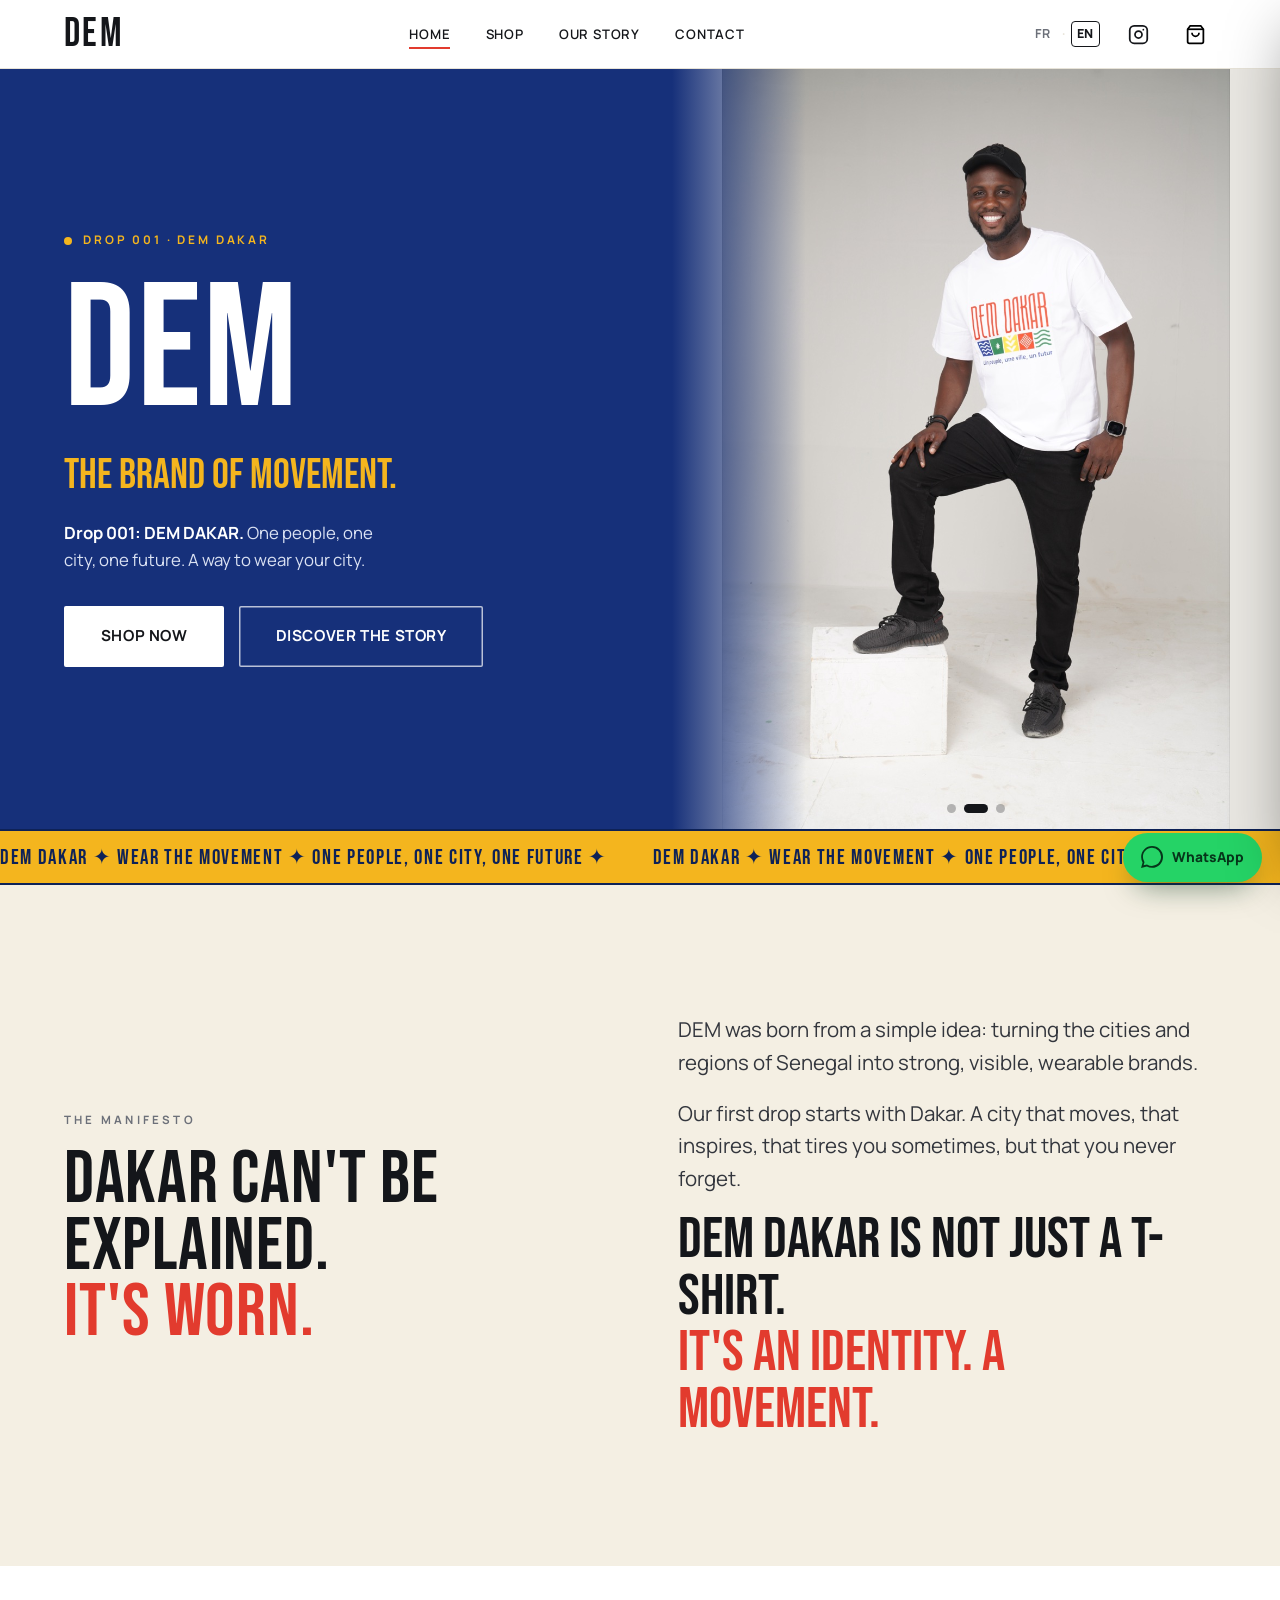
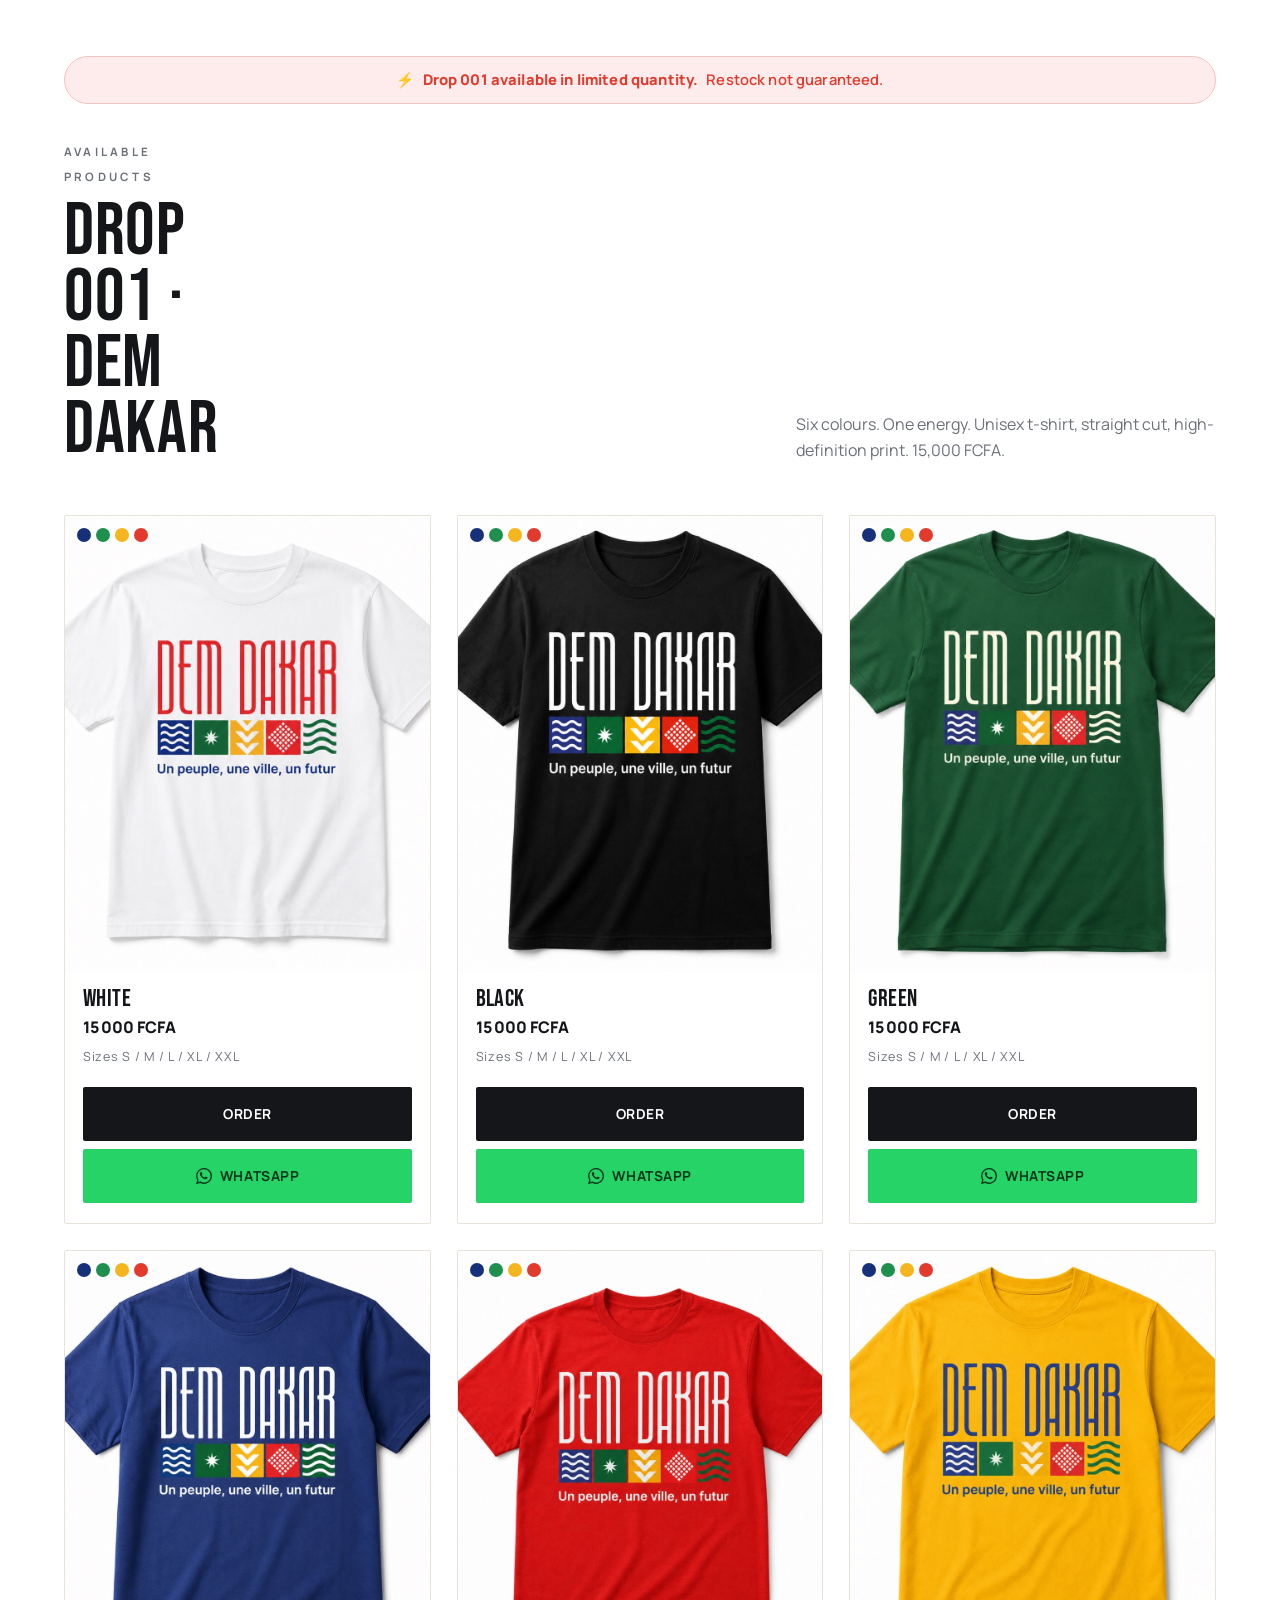
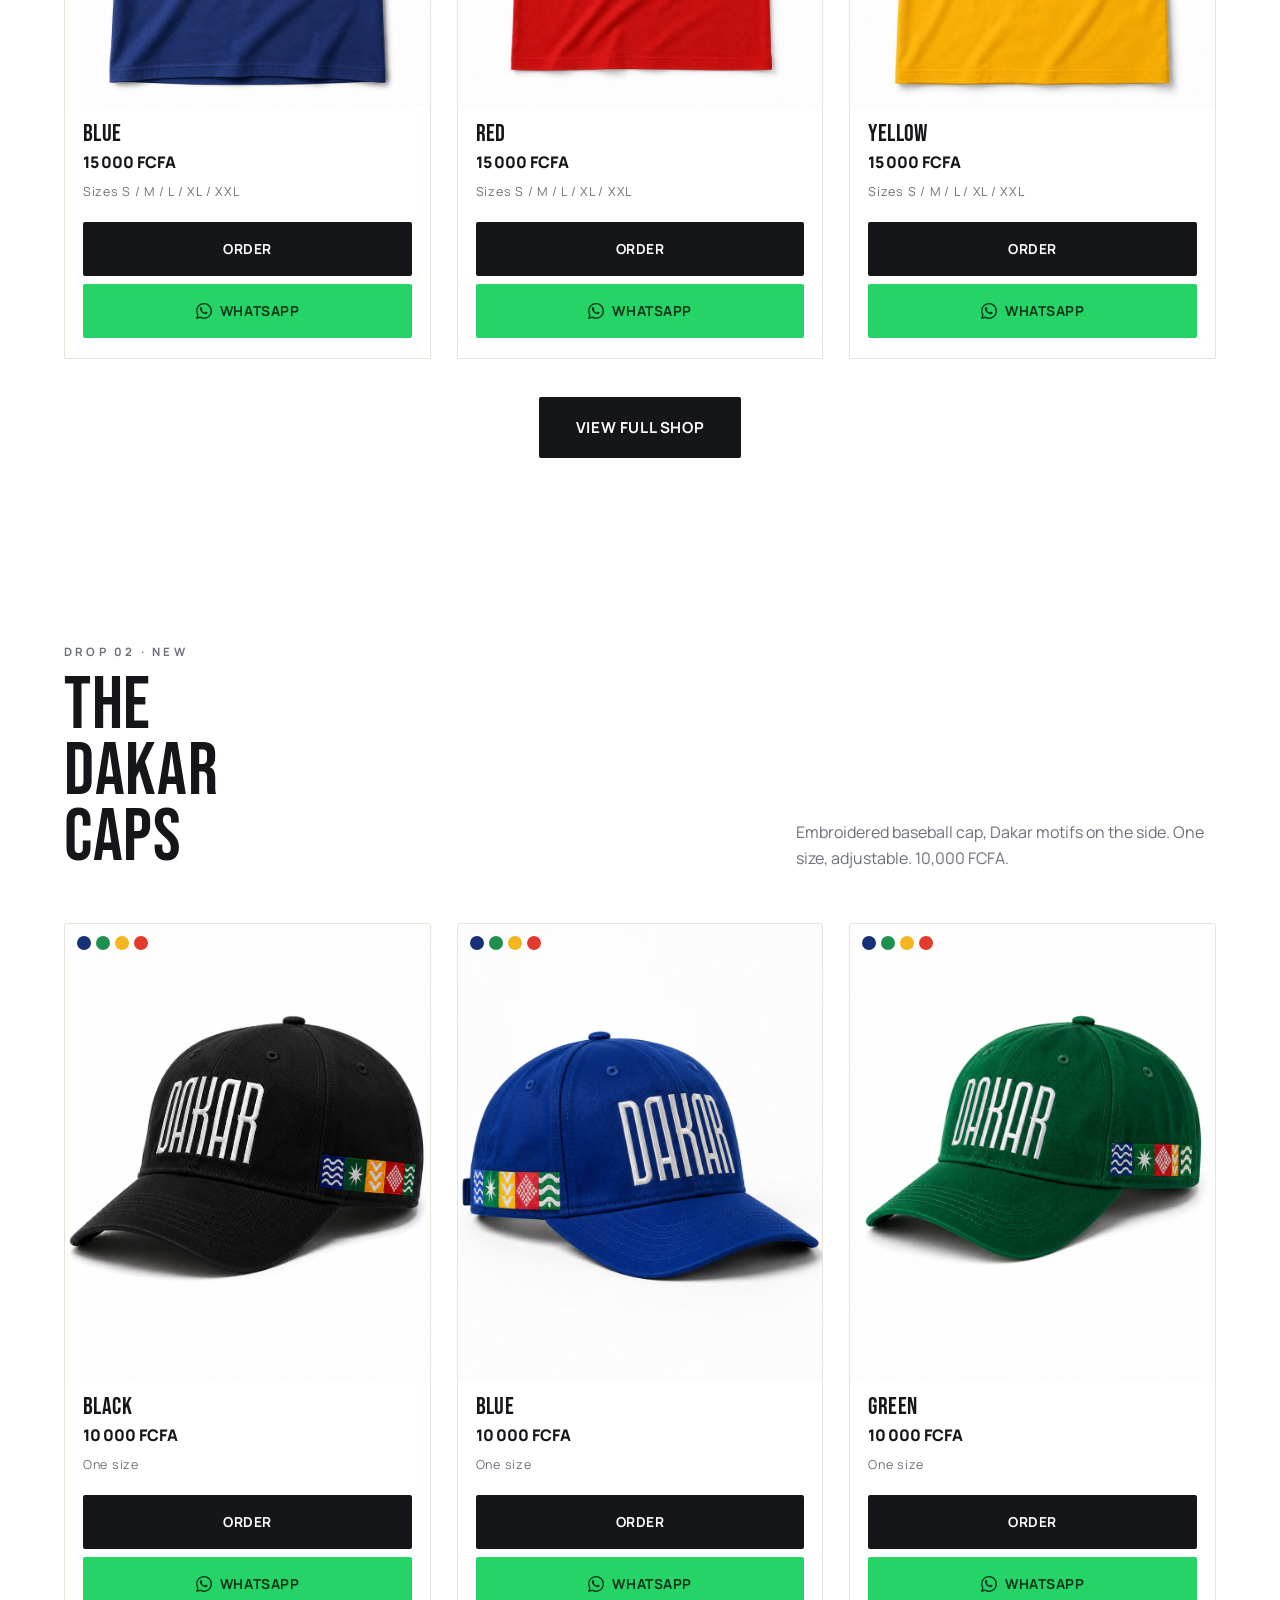
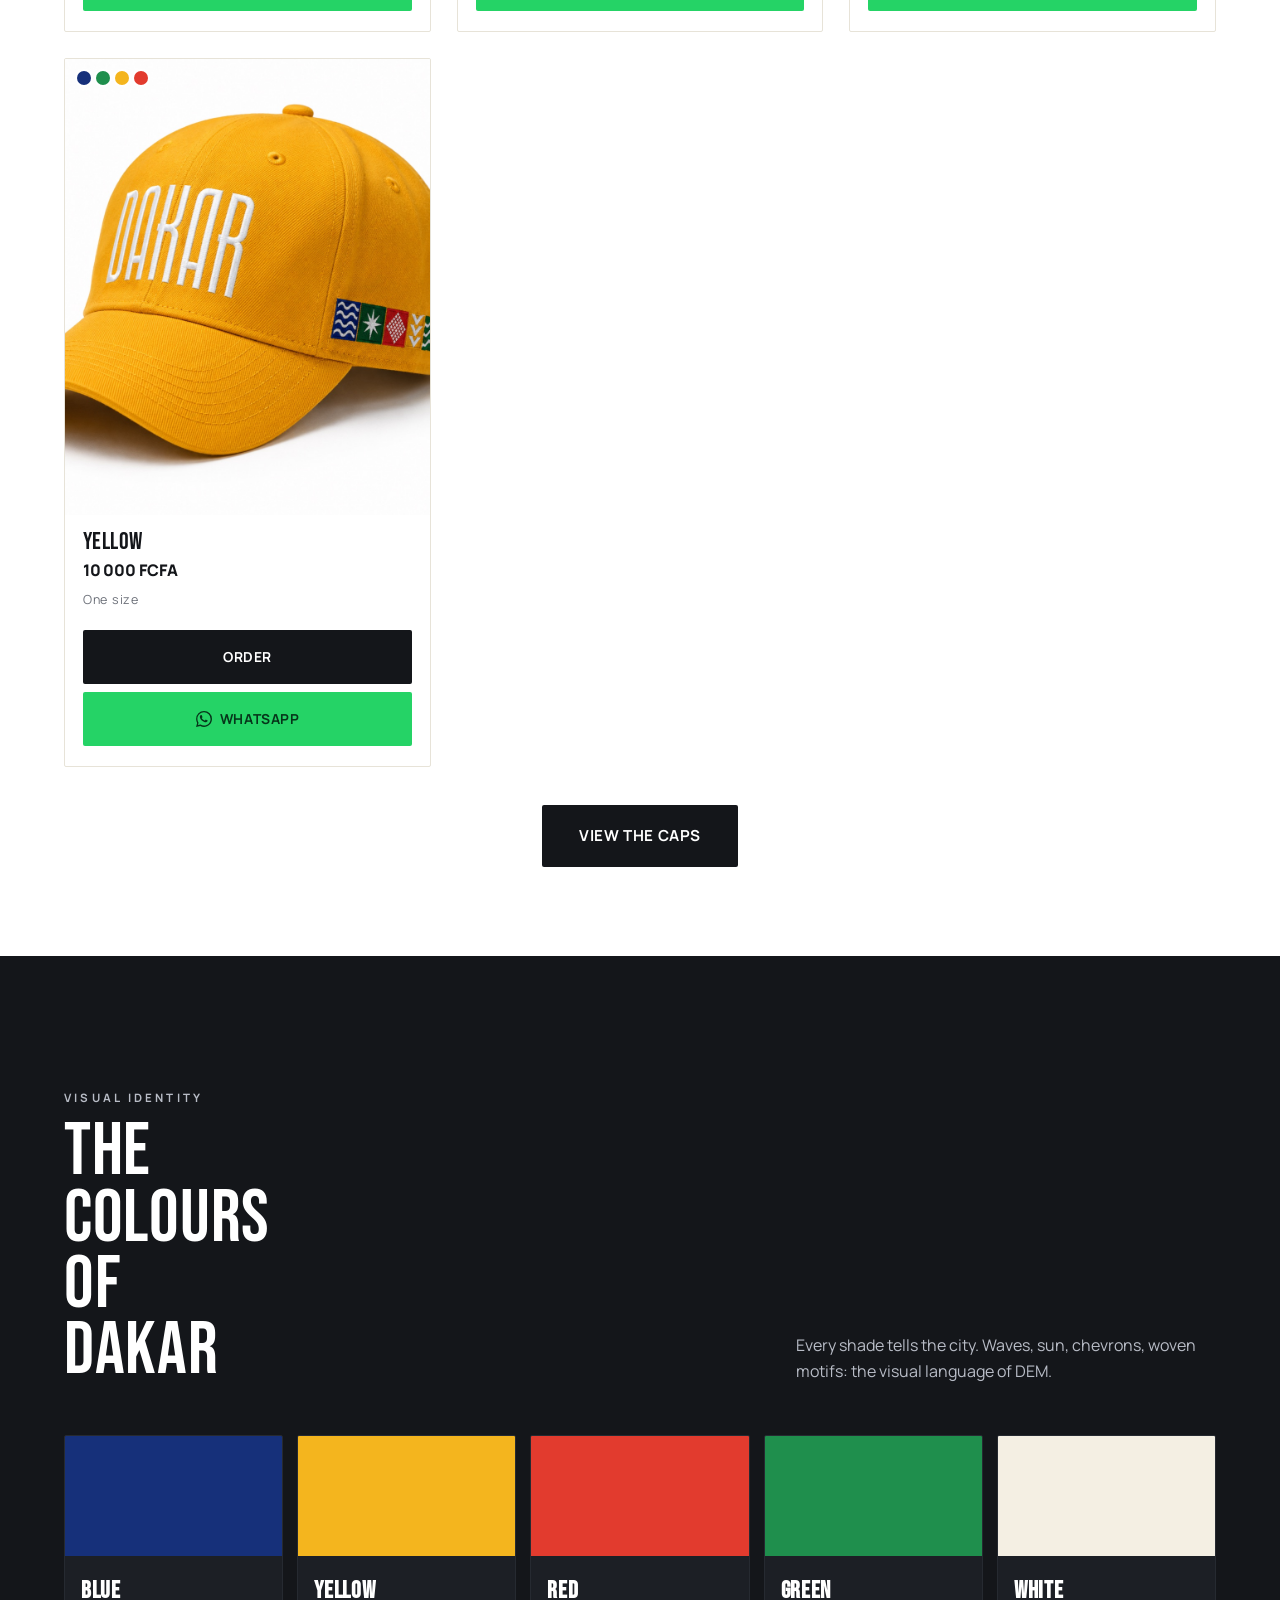
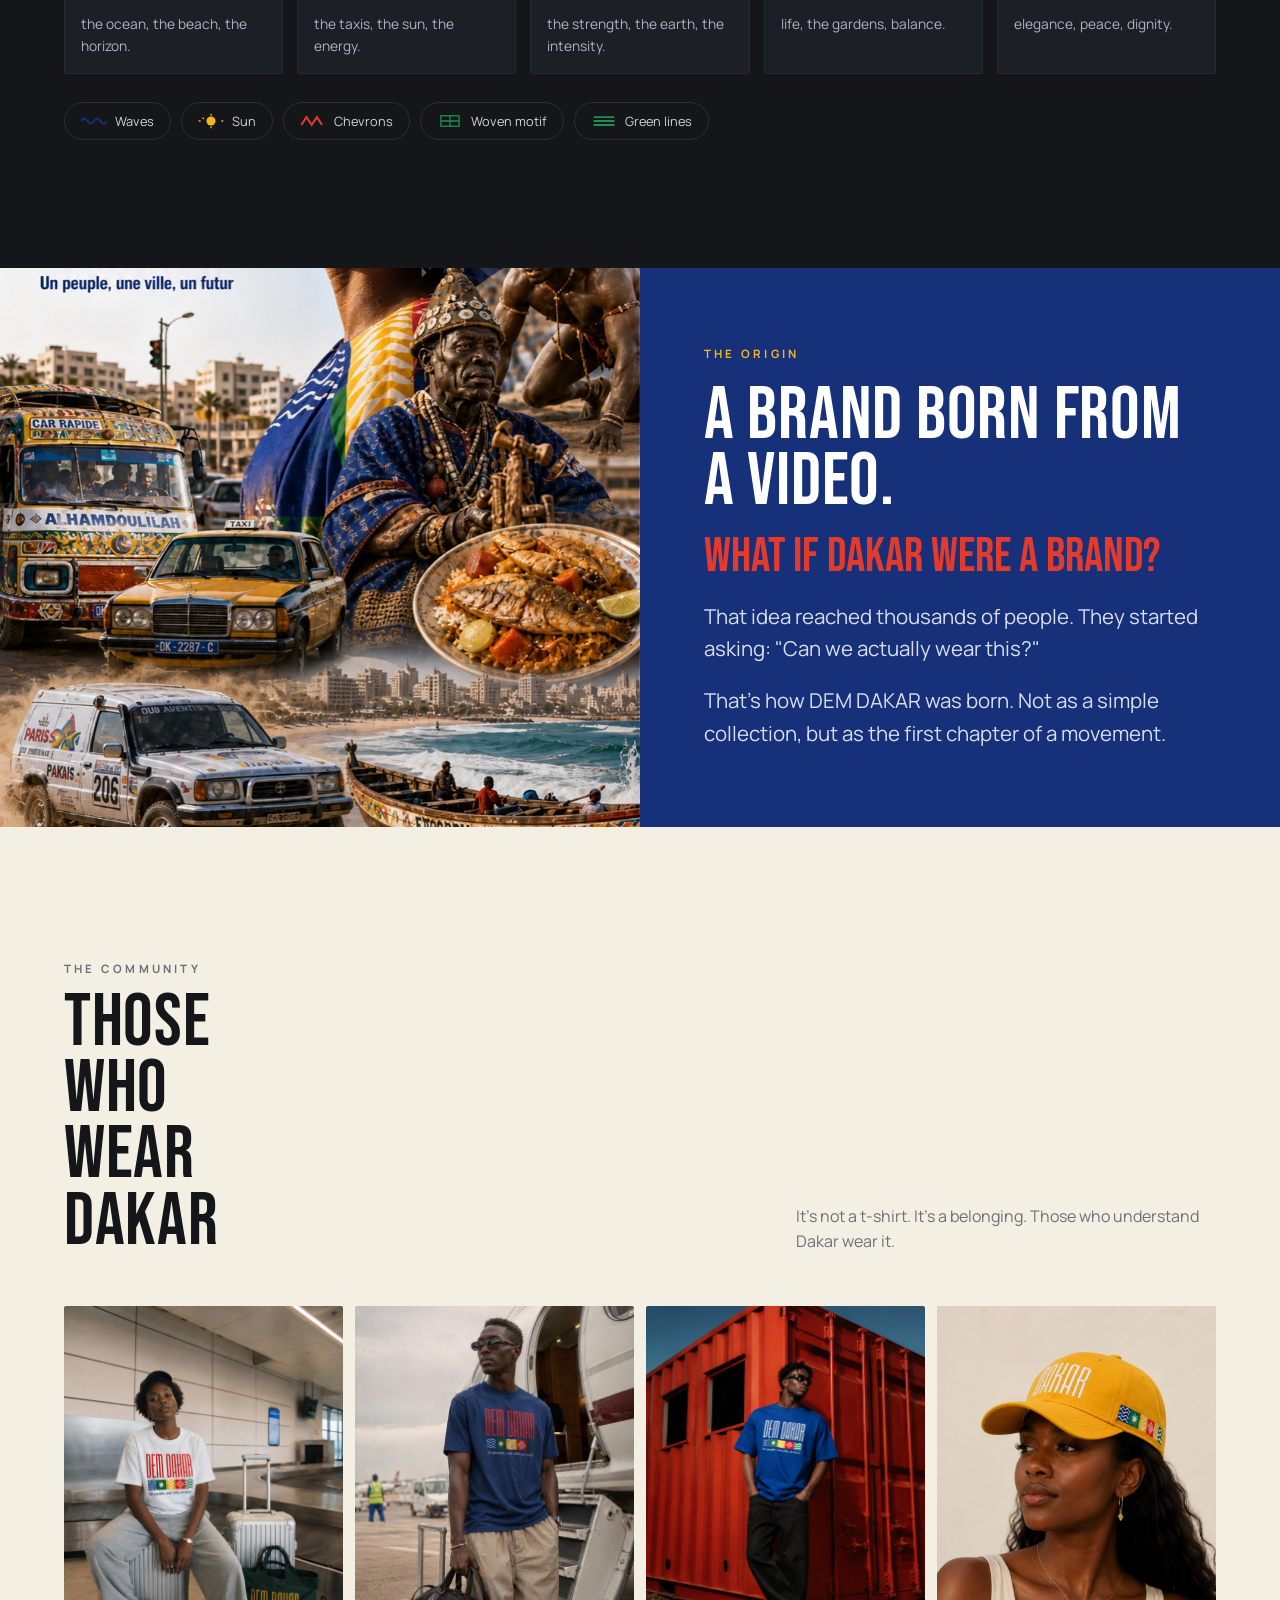
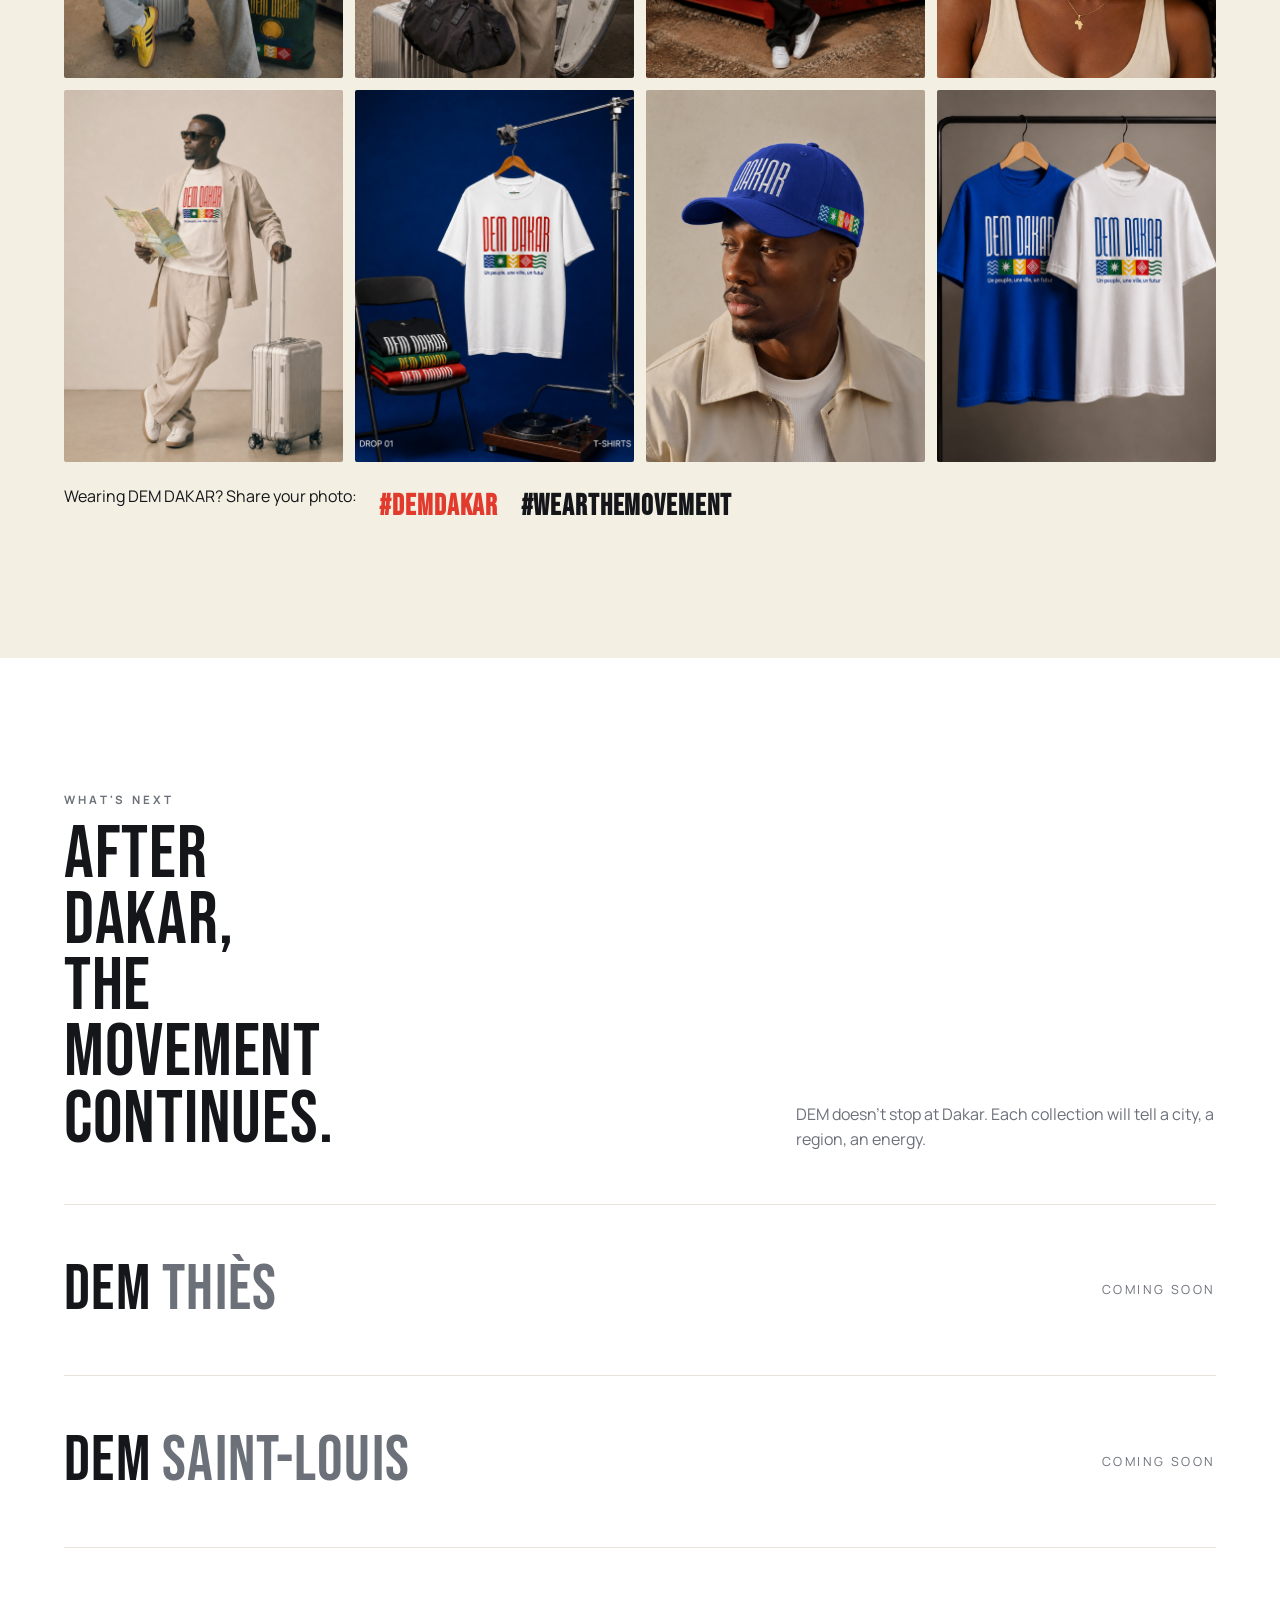
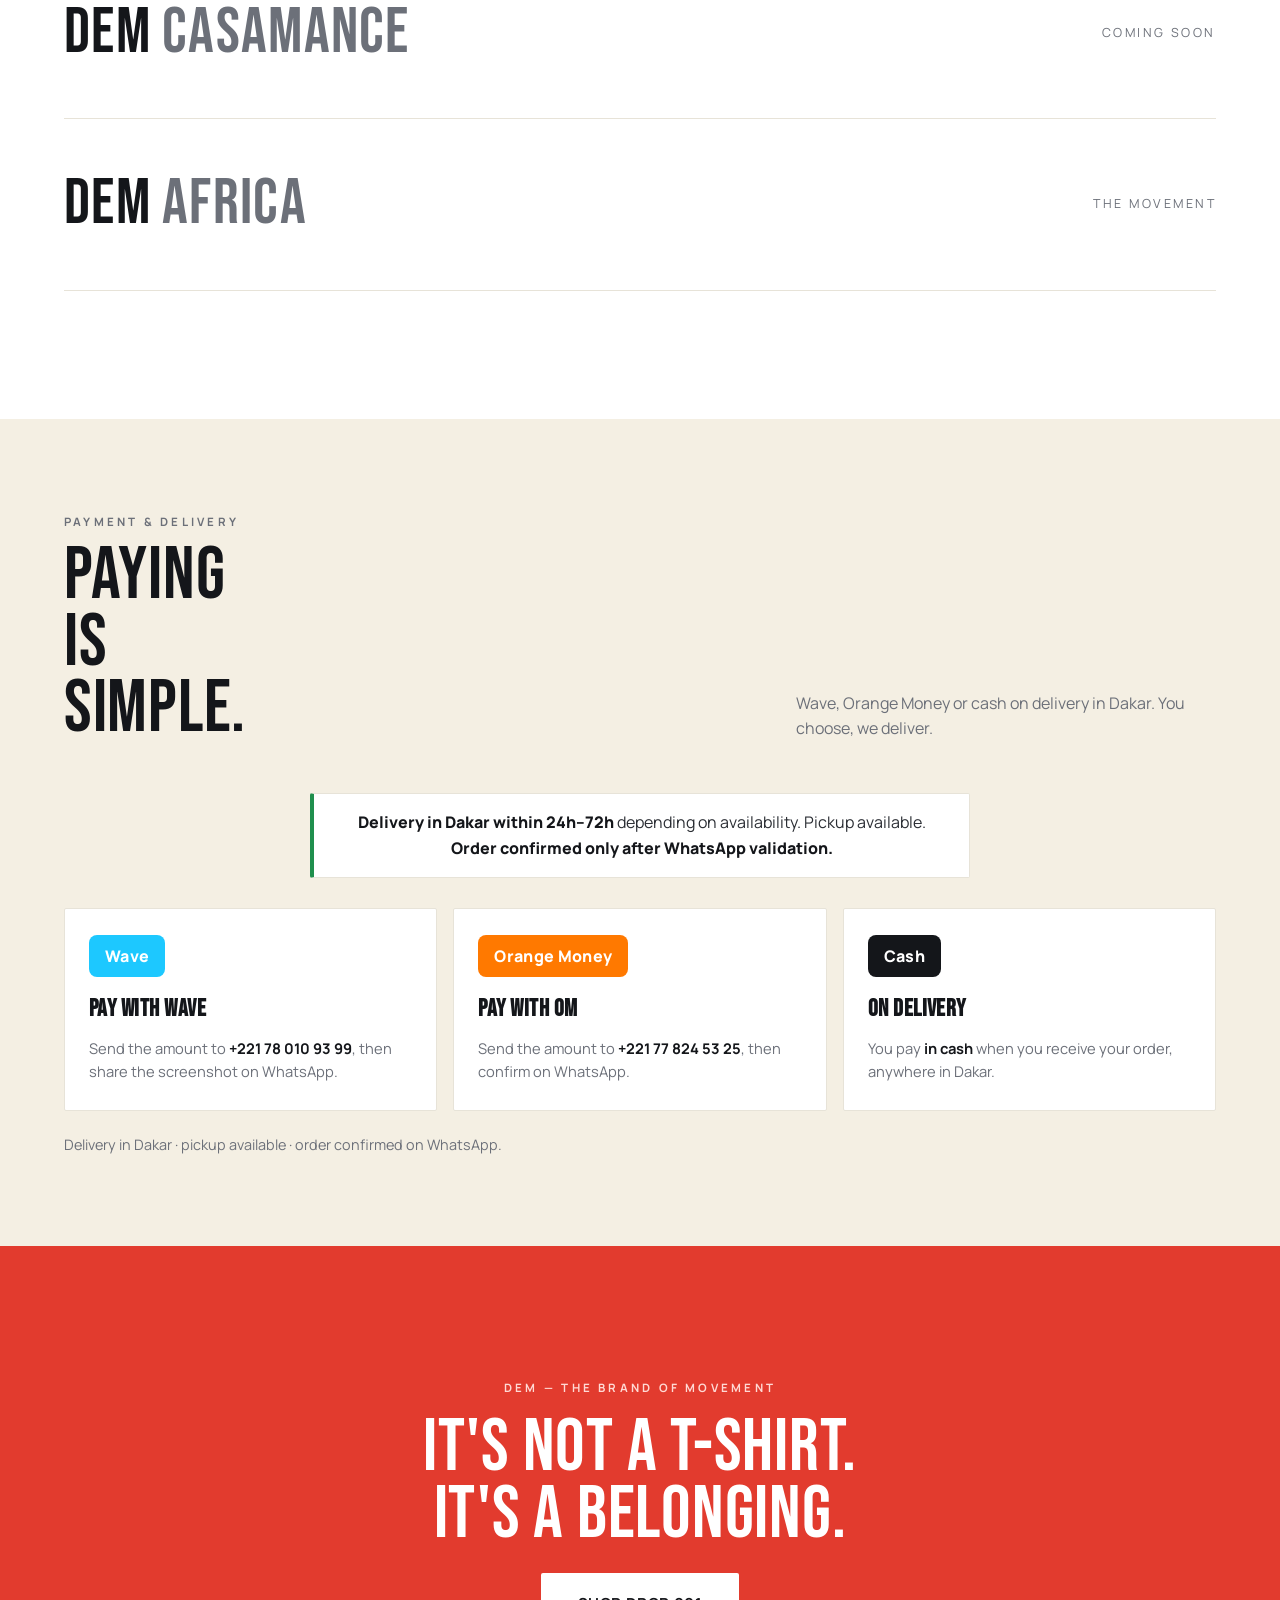
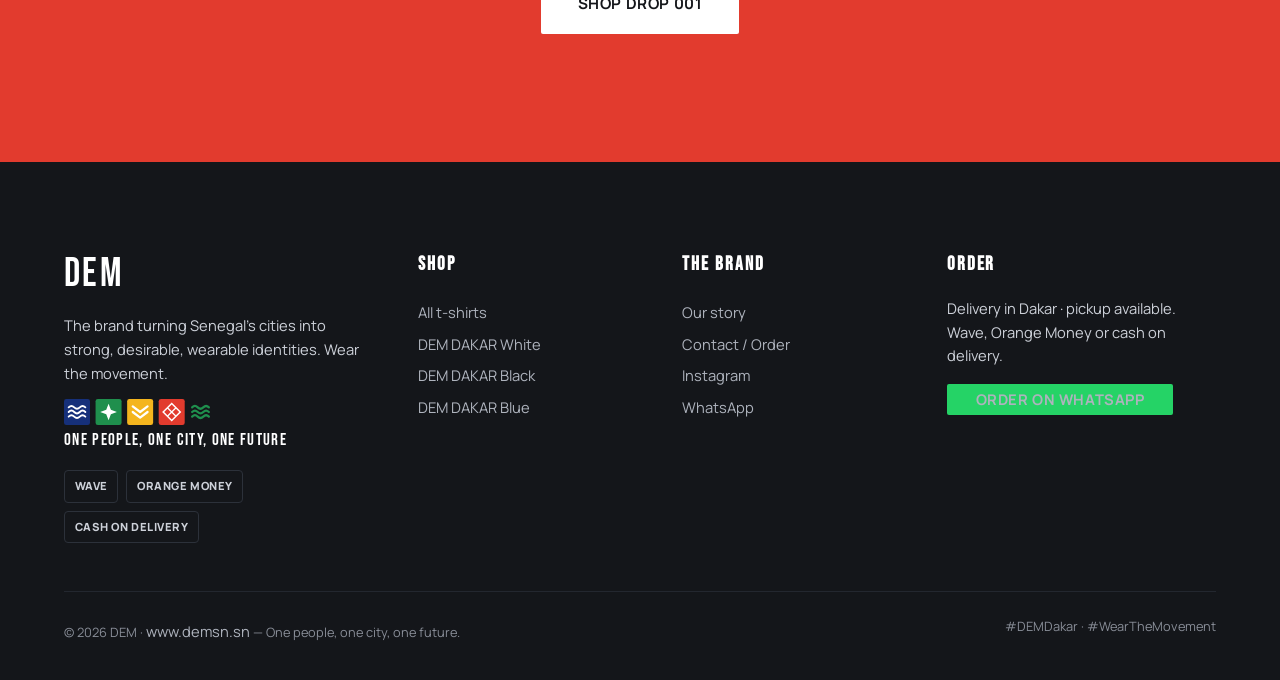
==== en/index.html @ 46beb291 "Photos verticales : cache-bust hero (v2) + grille communauté en portrait (3/4) Co-Authored-By: Claud" ====
<!DOCTYPE html>
<html lang="en">
<head>
<meta charset="UTF-8">
<meta name="viewport" content="width=device-width, initial-scale=1">
<meta name="google-site-verification" content="v9NeFC_WLlWBevtPf4V9yKY7LDp27qsuk6rSTomujPk">
<title>DEM DAKAR — Senegalese streetwear t-shirts, caps & art prints from Dakar</title>
<meta name="description" content="DEM DAKAR — the Senegalese streetwear brand of movement. T-shirts (15,000 FCFA), caps and art prints inspired by Dakar. Delivery in Dakar, Wave / Orange Money. One people, one city, one future.">
<meta name="keywords" content="DEM DAKAR, Senegalese streetwear, Dakar t-shirt, African streetwear, Dakar cap, Senegal fashion, Dakar brand, demsn">
<meta name="robots" content="index, follow, max-image-preview:large">
<meta name="author" content="DEM">
<meta name="theme-color" content="#16307a">
<link rel="canonical" href="https://www.demsn.sn/en/">
<meta property="og:type" content="website">
<meta property="og:site_name" content="DEM DAKAR">
<meta property="og:locale" content="en">
<meta property="og:title" content="DEM DAKAR — The brand of movement">
<meta property="og:description" content="Senegalese streetwear t-shirts, caps & art prints inspired by Dakar. Delivery in Dakar · Wave / Orange Money. One people, one city, one future.">
<meta property="og:url" content="https://www.demsn.sn/en/">
<meta property="og:image" content="https://www.demsn.sn/assets/lifestyle/hero-couple.jpg">
<meta name="twitter:card" content="summary_large_image">
<meta name="twitter:title" content="DEM DAKAR — The brand of movement">
<meta name="twitter:description" content="Senegalese streetwear t-shirts, caps & art prints inspired by Dakar.">
<meta name="twitter:image" content="https://www.demsn.sn/assets/lifestyle/hero-couple.jpg">
<link rel="preconnect" href="https://fonts.googleapis.com">
<link rel="preconnect" href="https://fonts.gstatic.com" crossorigin>
<link href="https://fonts.googleapis.com/css2?family=Bebas+Neue&family=Manrope:wght@400;500;600;700;800&display=swap" rel="stylesheet">
<link rel="icon" href="data:image/svg+xml,<svg xmlns='http://www.w3.org/2000/svg' viewBox='0 0 100 100'><rect width='100' height='100' fill='%23e23b2e'/><text x='50' y='72' font-family='Arial Narrow,sans-serif' font-size='62' font-weight='bold' fill='white' text-anchor='middle'>D</text></svg>">
<link rel="stylesheet" href="../css/styles.css">
<script type="application/ld+json">
{
  "@context": "https://schema.org",
  "@type": "ClothingStore",
  "@id": "https://www.demsn.sn/#store",
  "name": "DEM DAKAR",
  "alternateName": "DEM",
  "url": "https://www.demsn.sn/en/",
  "image": "https://www.demsn.sn/assets/lifestyle/hero-couple.jpg",
  "description": "Senegalese streetwear brand of movement: t-shirts, caps and art prints inspired by Dakar.",
  "slogan": "One people, one city, one future.",
  "telephone": "+221780109399",
  "currenciesAccepted": "XOF",
  "paymentAccepted": "Wave, Orange Money, Cash on delivery",
  "priceRange": "10,000 – 45,000 FCFA",
  "areaServed": "Dakar, Senegal",
  "address": { "@type": "PostalAddress", "addressLocality": "Dakar", "addressCountry": "SN" },
  "sameAs": ["https://www.instagram.com/__demsn__/"]
}
</script>
</head>
<body>

<header class="site-header">
  <div class="wrap nav">
    <a class="brand" href="index.html"><span class="brand__mark">DEM</span><span class="brand__sub">Dakar</span></a>
    <nav class="nav__links" id="navLinks">
      <a href="index.html">Home</a>
      <a href="boutique.html">Shop</a>
      <a href="histoire.html">Our story</a>
      <a href="contact.html">Contact</a>
    </nav>
    <div class="nav__actions">
      <a class="icon-btn" data-ig target="_blank" rel="noopener" aria-label="Instagram">
        <svg viewBox="0 0 24 24" fill="none" stroke="currentColor" stroke-width="2"><rect x="2" y="2" width="20" height="20" rx="5"/><circle cx="12" cy="12" r="4"/><circle cx="17.5" cy="6.5" r="1" fill="currentColor" stroke="none"/></svg>
      </a>
      <button class="icon-btn" data-open-cart aria-label="Cart">
        <svg viewBox="0 0 24 24" fill="none" stroke="currentColor" stroke-width="2"><path d="M6 2L3 6v14a2 2 0 0 0 2 2h14a2 2 0 0 0 2-2V6l-3-4z"/><path d="M3 6h18"/><path d="M16 10a4 4 0 0 1-8 0"/></svg>
        <span class="cart-count" data-count="0">0</span>
      </button>
      <button class="burger" id="burger" aria-label="Menu"><span></span><span></span><span></span></button>
    </div>
  </div>
</header>

<section class="hero">
  <div class="hero__grid">
    <div class="hero__content">
      <span class="hero__kicker"><span class="dot"></span> Drop 001 · DEM DAKAR</span>
      <h1>DEM</h1>
      <p class="hero__tag">The brand of movement.</p>
      <p class="hero__sub"><b>Drop 001: DEM DAKAR.</b> One people, one city, one future. A way to wear your city.</p>
      <div class="hero__cta">
        <a href="boutique.html" class="btn btn--light btn--lg">Shop now</a>
        <a href="histoire.html" class="btn btn--ghost btn--lg" style="box-shadow:inset 0 0 0 1.5px rgba(255,255,255,.7);color:#fff">Discover the story</a>
      </div>
    </div>
    <div class="hero__media">
      <div class="hero-slides">
        <img class="hero-slide is-active" src="../assets/lifestyle/hero-1.jpg?v=2" alt="Model wearing the blue DEM DAKAR t-shirt">
        <img class="hero-slide" src="../assets/lifestyle/hero-2.jpg?v=2" alt="Model wearing the white DEM DAKAR t-shirt">
        <img class="hero-slide" src="../assets/lifestyle/hero-3.jpg?v=2" alt="Model seated wearing the blue DEM DAKAR t-shirt">
      </div>
      <div class="hero-dots" id="heroDots"></div>
    </div>
  </div>
</section>

<div class="marquee" aria-hidden="true">
  <div class="marquee__track">
    <span>DEM&nbsp;DAKAR&nbsp;✦&nbsp;WEAR&nbsp;THE&nbsp;MOVEMENT&nbsp;✦&nbsp;ONE&nbsp;PEOPLE,&nbsp;ONE&nbsp;CITY,&nbsp;ONE&nbsp;FUTURE&nbsp;✦&nbsp;</span>
    <span>DEM&nbsp;DAKAR&nbsp;✦&nbsp;WEAR&nbsp;THE&nbsp;MOVEMENT&nbsp;✦&nbsp;ONE&nbsp;PEOPLE,&nbsp;ONE&nbsp;CITY,&nbsp;ONE&nbsp;FUTURE&nbsp;✦&nbsp;</span>
  </div>
</div>

<!-- MANIFESTO -->
<section class="section manifeste">
  <div class="wrap manifeste__inner">
    <div>
      <span class="eyebrow">The manifesto</span>
      <h2 style="margin-top:1rem">Dakar can't be explained.<br><span style="color:var(--red)">It's worn.</span></h2>
    </div>
    <div class="stack">
      <p class="lead">DEM was born from a simple idea: turning the cities and regions of Senegal into strong, visible, wearable brands.</p>
      <p class="lead">Our first drop starts with Dakar. A city that moves, that inspires, that tires you sometimes, but that you never forget.</p>
      <p class="bigquote">DEM DAKAR is not just a t-shirt.<br><em>It's an identity. A movement.</em></p>
    </div>
  </div>
</section>

<!-- PRODUCTS -->
<section class="section section--tight" id="boutique">
  <div class="wrap">
    <p class="stock-urgency">⚡ <strong>Drop 001 available in limited quantity.</strong> Restock not guaranteed.</p>
    <div class="sec-head">
      <div class="sec-head__t">
        <span class="eyebrow">Available products</span>
        <h2 style="margin-top:.6rem">Drop 001 · DEM DAKAR</h2>
      </div>
      <p>Six colours. One energy. Unisex t-shirt, straight cut, high-definition print. 15,000 FCFA.</p>
    </div>
    <div class="grid-products" id="homeGrid"></div>
    <div class="center" style="margin-top:2.4rem">
      <a href="boutique.html" class="btn btn--solid btn--lg">View full shop</a>
    </div>
  </div>
</section>

<!-- CAPS (DROP 02) -->
<section class="section section--tight" id="casquettes">
  <div class="wrap">
    <div class="sec-head">
      <div class="sec-head__t">
        <span class="eyebrow">Drop 02 · New</span>
        <h2 style="margin-top:.6rem">The DAKAR caps</h2>
      </div>
      <p>Embroidered baseball cap, Dakar motifs on the side. One size, adjustable. 10,000 FCFA.</p>
    </div>
    <div class="grid-products" id="homeCapsGrid"></div>
    <div class="center" style="margin-top:2.4rem">
      <a href="boutique.html#casquettes" class="btn btn--solid btn--lg">View the caps</a>
    </div>
  </div>
</section>

<!-- COLOURS OF DAKAR -->
<section class="section colors">
  <div class="wrap">
    <div class="sec-head">
      <div class="sec-head__t">
        <span class="eyebrow">Visual identity</span>
        <h2 style="color:#fff;margin-top:.6rem">The colours of Dakar</h2>
      </div>
      <p>Every shade tells the city. Waves, sun, chevrons, woven motifs: the visual language of DEM.</p>
    </div>
    <div class="color-grid">
      <div class="color-card"><div class="color-card__swatch" style="background:#16307a"></div><div class="color-card__b"><h4>Blue</h4><p>the ocean, the beach, the horizon.</p></div></div>
      <div class="color-card"><div class="color-card__swatch" style="background:#f4b51e"></div><div class="color-card__b"><h4>Yellow</h4><p>the taxis, the sun, the energy.</p></div></div>
      <div class="color-card"><div class="color-card__swatch" style="background:#e23b2e"></div><div class="color-card__b"><h4>Red</h4><p>the strength, the earth, the intensity.</p></div></div>
      <div class="color-card"><div class="color-card__swatch" style="background:#1f8f4d"></div><div class="color-card__b"><h4>Green</h4><p>life, the gardens, balance.</p></div></div>
      <div class="color-card"><div class="color-card__swatch" style="background:#f4efe3"></div><div class="color-card__b"><h4 style="color:#fff">White</h4><p>elegance, peace, dignity.</p></div></div>
    </div>
    <div class="motifs">
      <span class="motif"><svg viewBox="0 0 40 24"><path d="M0 12 Q5 4 10 12 T20 12 T30 12 T40 12" fill="none" stroke="#16307a" stroke-width="3"/></svg> Waves</span>
      <span class="motif"><svg viewBox="0 0 40 24"><circle cx="20" cy="12" r="7" fill="#f4b51e"/><g stroke="#f4b51e" stroke-width="2"><path d="M20 1v3M20 20v3M1 12h3M36 12h3M7 7l2 2M31 31"/></g></svg> Sun</span>
      <span class="motif"><svg viewBox="0 0 40 24"><path d="M2 18 L10 6 L18 18 L26 6 L34 18" fill="none" stroke="#e23b2e" stroke-width="3"/></svg> Chevrons</span>
      <span class="motif"><svg viewBox="0 0 40 24"><rect x="6" y="4" width="28" height="16" fill="none" stroke="#1f8f4d" stroke-width="2"/><path d="M6 12h28M20 4v16" stroke="#1f8f4d" stroke-width="2"/></svg> Woven motif</span>
      <span class="motif"><svg viewBox="0 0 40 24"><path d="M4 6h32M4 12h32M4 18h32" stroke="#1f8f4d" stroke-width="3"/></svg> Green lines</span>
    </div>
  </div>
</section>

<!-- STORYTELLING -->
<section class="split split--blue">
  <div class="split__media"><img src="../assets/lifestyle/collage.jpg" alt="Dakar — taxis, wrestling, sea, culture"></div>
  <div class="split__body">
    <span class="eyebrow" style="color:var(--yellow)">The origin</span>
    <h2 style="color:#fff">A brand born from a video.</h2>
    <p class="askquote">What if Dakar were a brand?</p>
    <p class="lead">That idea reached thousands of people. They started asking: "Can we actually wear this?"</p>
    <p class="lead">That's how DEM DAKAR was born. Not as a simple collection, but as the first chapter of a movement.</p>
  </div>
</section>

<!-- COMMUNITY -->
<section class="section community">
  <div class="wrap">
    <div class="sec-head">
      <div class="sec-head__t">
        <span class="eyebrow">The community</span>
        <h2 style="margin-top:.6rem">Those who wear Dakar</h2>
      </div>
      <p>It's not a t-shirt. It's a belonging. Those who understand Dakar wear it.</p>
    </div>
    <div class="comm-grid">
      <figure><img src="../assets/lifestyle/travel-airport.jpg" alt="DEM DAKAR — airport, the movement" loading="lazy"></figure>
      <figure><img src="../assets/lifestyle/travel-jet.jpg" alt="DEM DAKAR — departure" loading="lazy"></figure>
      <figure><img src="../assets/lifestyle/street-container.jpg" alt="DEM DAKAR — streetwear" loading="lazy"></figure>
      <figure><img src="../assets/caps/cap-jaune-worn.jpg" alt="DEM DAKAR — cap" loading="lazy"></figure>
      <figure><img src="../assets/lifestyle/travel-suit.jpg" alt="DEM DAKAR — premium travel" loading="lazy"></figure>
      <figure><img src="../assets/lifestyle/studio-rack.jpg" alt="DEM DAKAR — the collection" loading="lazy"></figure>
      <figure><img src="../assets/caps/cap-bleu-worn.jpg" alt="DEM DAKAR — cap" loading="lazy"></figure>
      <figure><img src="../assets/lifestyle/rack-duo.jpg" alt="DEM DAKAR — t-shirts" loading="lazy"></figure>
    </div>
    <div class="hashtags">
      <span>Wearing DEM DAKAR? Share your photo:</span>
      <b>#DEMDakar</b><b>#WearTheMovement</b>
    </div>
  </div>
</section>

<!-- FUTURE COLLECTIONS -->
<section class="section future">
  <div class="wrap">
    <div class="sec-head">
      <div class="sec-head__t">
        <span class="eyebrow">What's next</span>
        <h2 style="margin-top:.6rem">After Dakar,<br>the movement continues.</h2>
      </div>
      <p>DEM doesn't stop at Dakar. Each collection will tell a city, a region, an energy.</p>
    </div>
    <div class="drop-list">
      <div class="drop"><div class="drop__name">DEM <span>Thiès</span></div><div class="drop__meta">Coming soon</div></div>
      <div class="drop"><div class="drop__name">DEM <span>Saint-Louis</span></div><div class="drop__meta">Coming soon</div></div>
      <div class="drop"><div class="drop__name">DEM <span>Casamance</span></div><div class="drop__meta">Coming soon</div></div>
      <div class="drop"><div class="drop__name">DEM <span>Africa</span></div><div class="drop__meta">The movement</div></div>
    </div>
  </div>
</section>

<!-- PAYMENT METHODS -->
<section class="section section--tight paymethods">
  <div class="wrap">
    <div class="sec-head">
      <div class="sec-head__t">
        <span class="eyebrow">Payment &amp; delivery</span>
        <h2 style="margin-top:.6rem">Paying is simple.</h2>
      </div>
      <p>Wave, Orange Money or cash on delivery in Dakar. You choose, we deliver.</p>
    </div>
    <p class="reassurance"><strong>Delivery in Dakar within 24h–72h</strong> depending on availability. Pickup available. <strong>Order confirmed only after WhatsApp validation.</strong></p>
    <div class="pm-grid">
      <div class="pm-card">
        <span class="pm-card__badge pm-card__badge--wave">Wave</span>
        <h4>Pay with Wave</h4>
        <p>Send the amount to <b data-pay-wave>+221 78 010 93 99</b>, then share the screenshot on WhatsApp.</p>
      </div>
      <div class="pm-card">
        <span class="pm-card__badge pm-card__badge--om">Orange Money</span>
        <h4>Pay with OM</h4>
        <p>Send the amount to <b data-pay-om>+221 77 824 53 25</b>, then confirm on WhatsApp.</p>
      </div>
      <div class="pm-card">
        <span class="pm-card__badge pm-card__badge--cod">Cash</span>
        <h4>On delivery</h4>
        <p>You pay <b>in cash</b> when you receive your order, anywhere in Dakar.</p>
      </div>
    </div>
    <p class="pm-note">Delivery in Dakar · pickup available · order confirmed on WhatsApp.</p>
  </div>
</section>

<!-- CTA BAND -->
<section class="section cta-band">
  <div class="wrap">
    <span class="eyebrow" style="color:#ffd9d4">DEM — The brand of movement</span>
    <h2 style="margin-top:1rem;max-width:16ch;margin-inline:auto">It's not a t-shirt.<br>It's a belonging.</h2>
    <a href="boutique.html" class="btn btn--light btn--lg">Shop Drop 001</a>
  </div>
</section>

<!-- FOOTER -->
<footer class="site-footer">
  <div class="wrap">
    <div class="footer-grid">
      <div class="footer-brand">
        <a class="brand" href="index.html"><span class="brand__mark">DEM</span><span class="brand__sub">Dakar</span></a>
        <p>The brand turning Senegal's cities into strong, desirable, wearable identities. Wear the movement.</p>
        <div class="pay-row"><span class="pay">WAVE</span><span class="pay">ORANGE MONEY</span><span class="pay">CASH ON DELIVERY</span></div>
      </div>
      <div>
        <h4>Shop</h4>
        <a href="boutique.html">All t-shirts</a><br>
        <a href="produit.html?id=blanc">DEM DAKAR White</a><br>
        <a href="produit.html?id=noir">DEM DAKAR Black</a><br>
        <a href="produit.html?id=bleu">DEM DAKAR Blue</a>
      </div>
      <div>
        <h4>The brand</h4>
        <a href="histoire.html">Our story</a><br>
        <a href="contact.html">Contact / Order</a><br>
        <a data-ig target="_blank" rel="noopener">Instagram</a><br>
        <a data-wa target="_blank" rel="noopener">WhatsApp</a>
      </div>
      <div>
        <h4>Order</h4>
        <p style="font-size:.92rem">Delivery in Dakar · pickup available.<br>Wave, Orange Money or cash on delivery.</p>
        <a class="btn btn--wa" data-wa target="_blank" rel="noopener" style="margin-top:1rem">Order on WhatsApp</a>
      </div>
    </div>
    <div class="foot-bottom">
      <span>© <span data-year></span> DEM · <a href="https://www.demsn.sn" style="color:#aeb3bd">www.demsn.sn</a> — One people, one city, one future.</span>
      <span>#DEMDakar · #WearTheMovement</span>
    </div>
  </div>
</footer>

<a class="wa-float" data-wa="Hello, I'd like to order a DEM DAKAR t-shirt." target="_blank" rel="noopener">
  <svg viewBox="0 0 24 24" fill="currentColor"><path d="M.06 24l1.68-6.13A11.86 11.86 0 0 1 .16 11.9 11.94 11.94 0 0 1 12.07 0a11.86 11.86 0 0 1 8.44 3.5 11.82 11.82 0 0 1 3.49 8.42c0 6.56-5.35 11.9-11.93 11.9a12 12 0 0 1-5.7-1.45L.06 24zM6.6 20.13l.36.21a9.86 9.86 0 0 0 5.02 1.38h.01c5.45 0 9.9-4.43 9.9-9.88a9.82 9.82 0 0 0-2.9-6.99 9.8 9.8 0 0 0-6.99-2.9c-5.46 0-9.9 4.44-9.9 9.89a9.83 9.83 0 0 0 1.51 5.26l.24.38-1 3.63 3.75-.98z"/></svg>
  <span>WhatsApp</span>
</a>

<div class="overlay" id="overlay"></div>
<aside class="drawer" id="cartDrawer" aria-label="Cart">
  <div class="drawer__head">
    <h3>Your cart</h3>
    <button class="icon-btn" id="cartClose" aria-label="Close">
      <svg viewBox="0 0 24 24" fill="none" stroke="currentColor" stroke-width="2"><path d="M6 6l12 12M18 6L6 18"/></svg>
    </button>
  </div>
  <div class="drawer__body" id="cartBody"></div>
  <div class="drawer__foot" id="cartFoot">
    <div class="drawer__total"><span>Total</span><span id="cartTotal">0 FCFA</span></div>
    <button class="btn btn--wa btn--block btn--lg" id="cartCheckout">
      <svg viewBox="0 0 24 24" fill="currentColor" width="18" height="18"><path d="M.06 24l1.68-6.13A11.86 11.86 0 0 1 .16 11.9 11.94 11.94 0 0 1 12.07 0a11.86 11.86 0 0 1 8.44 3.5 11.82 11.82 0 0 1 3.49 8.42c0 6.56-5.35 11.9-11.93 11.9a12 12 0 0 1-5.7-1.45L.06 24z"/></svg>
      Order on WhatsApp
    </button>
    <p class="drawer__note">Wave · Orange Money · cash on delivery in Dakar</p>
  </div>
</aside>

<script src="../js/main.js"></script>
</body>
</html>
---- css/styles.css ----
/* =========================================================
   DEM — La marque du mouvement
   Design system : premium / streetwear / africain moderne
   ========================================================= */

:root{
  /* Couleurs de Dakar */
  --blue:   #16307a;   /* océan, profondeur */
  --blue-d: #0e2257;
  --red:    #e23b2e;   /* force, terre */
  --green:  #1f8f4d;   /* vie, équilibre */
  --yellow: #f4b51e;   /* taxis, soleil */
  --black:  #121212;
  --white:  #ffffff;
  --cream:  #f4efe3;   /* fond doux, élégant */
  --ink:    #14161a;   /* texte principal */
  --muted:  #6c7079;   /* texte secondaire */
  --line:   #e7e3d8;   /* filets / bordures */
  --wa:     #25d366;   /* whatsapp */

  --maxw: 1280px;
  --gutter: clamp(20px, 5vw, 64px);
  --radius: 2px;

  --font-display: "Bebas Neue", "Arial Narrow", sans-serif;
  --font-body: "Manrope", -apple-system, BlinkMacSystemFont, "Segoe UI", sans-serif;

  --ease: cubic-bezier(.22,.61,.36,1);
}

/* ---------- Reset ---------- */
*,*::before,*::after{box-sizing:border-box;margin:0;padding:0}
html{scroll-behavior:smooth;-webkit-text-size-adjust:100%}
body{
  font-family:var(--font-body);
  color:var(--ink);
  background:var(--white);
  line-height:1.6;
  font-size:16px;
  -webkit-font-smoothing:antialiased;
  overflow-x:hidden;
}
img{display:block;max-width:100%;height:auto}
a{color:inherit;text-decoration:none}
ul{list-style:none}
button{font-family:inherit;cursor:pointer;border:none;background:none}

/* ---------- Typo ---------- */
.display{
  font-family:var(--font-display);
  font-weight:400;
  line-height:.86;
  letter-spacing:.01em;
  text-transform:uppercase;
}
h1,h2,h3{font-family:var(--font-display);font-weight:400;line-height:.9;text-transform:uppercase;letter-spacing:.01em}
h1{font-size:clamp(3.4rem,12vw,9rem)}
h2{font-size:clamp(2.4rem,6vw,4.6rem)}
h3{font-size:clamp(1.6rem,3.4vw,2.4rem)}
.eyebrow{
  font-family:var(--font-body);
  font-weight:700;
  font-size:.72rem;
  letter-spacing:.28em;
  text-transform:uppercase;
  color:var(--muted);
}
.lead{font-size:clamp(1.05rem,1.6vw,1.3rem);color:#33363d;max-width:60ch}

/* ---------- Layout ---------- */
.wrap{max-width:var(--maxw);margin-inline:auto;padding-inline:var(--gutter)}
.section{padding-block:clamp(72px,10vw,140px)}
.section--tight{padding-block:clamp(48px,7vw,90px)}
.center{text-align:center}
.stack>*+*{margin-top:1.1rem}

/* ---------- Buttons ---------- */
.btn{
  display:inline-flex;align-items:center;gap:.6em;
  font-weight:700;font-size:.86rem;letter-spacing:.04em;
  padding:1rem 1.8rem;border-radius:var(--radius);
  transition:transform .25s var(--ease), background .25s, color .25s, box-shadow .25s;
  text-transform:uppercase;white-space:nowrap;
}
.btn:active{transform:translateY(1px)}
.btn--solid{background:var(--ink);color:#fff}
.btn--solid:hover{background:var(--blue)}
.btn--ghost{background:transparent;color:var(--ink);box-shadow:inset 0 0 0 1.5px var(--ink)}
.btn--ghost:hover{background:var(--ink);color:#fff}
.btn--light{background:#fff;color:var(--ink)}
.btn--light:hover{background:var(--yellow)}
.btn--wa{background:var(--wa);color:#06351a}
.btn--wa:hover{background:#1fb857;color:#fff}
.btn--block{display:flex;width:100%;justify-content:center}
.btn--lg{padding:1.15rem 2.3rem;font-size:.95rem}

/* ---------- Header ---------- */
.site-header{
  position:sticky;top:0;z-index:60;
  background:rgba(255,255,255,.86);
  backdrop-filter:saturate(160%) blur(12px);
  border-bottom:1px solid var(--line);
}
.nav{display:flex;align-items:center;justify-content:space-between;height:68px}
.brand{display:flex;align-items:baseline;gap:.5rem}
.brand__mark{font-family:var(--font-display);font-size:2.5rem;line-height:1;letter-spacing:.06em;color:var(--ink)}
.brand__sub{display:none}
.nav__links{display:flex;align-items:center;gap:2.2rem}
.nav__links a{
  font-weight:600;font-size:.82rem;letter-spacing:.06em;text-transform:uppercase;
  position:relative;padding-block:4px;color:var(--ink);
}
.nav__links a::after{
  content:"";position:absolute;left:0;bottom:0;height:2px;width:0;background:var(--red);
  transition:width .3s var(--ease);
}
.nav__links a:hover::after,.nav__links a.is-active::after{width:100%}
.nav__actions{display:flex;align-items:center;gap:.9rem}
.icon-btn{
  display:grid;place-items:center;width:42px;height:42px;border-radius:50%;
  position:relative;transition:background .2s;
}
.icon-btn:hover{background:var(--cream)}
.icon-btn svg{width:21px;height:21px}
.cart-count{
  position:absolute;top:2px;right:2px;min-width:18px;height:18px;padding:0 4px;
  background:var(--red);color:#fff;border-radius:9px;font-size:.66rem;font-weight:800;
  display:grid;place-items:center;line-height:1;
}
.cart-count:empty,.cart-count[data-count="0"]{display:none}
.burger{display:none;flex-direction:column;gap:5px;width:42px;height:42px;align-items:center;justify-content:center}
.burger span{width:22px;height:2px;background:var(--ink);transition:.3s var(--ease)}

/* ---------- Hero ---------- */
.hero{position:relative;background:var(--blue);color:#fff;overflow:hidden}
.hero__grid{
  display:grid;grid-template-columns:1.05fr .95fr;align-items:stretch;min-height:min(86vh,760px);
}
.hero__content{display:flex;flex-direction:column;justify-content:center;padding:clamp(40px,6vw,80px) var(--gutter);gap:1.5rem;z-index:2}
.hero__kicker{display:inline-flex;align-items:center;gap:.7rem;font-weight:700;font-size:.74rem;letter-spacing:.24em;text-transform:uppercase;color:var(--yellow)}
.hero__kicker .dot{width:8px;height:8px;border-radius:50%;background:var(--yellow);animation:pulse 2s infinite}
@keyframes pulse{0%,100%{opacity:1}50%{opacity:.35}}
.hero h1{font-size:clamp(4.5rem,16vw,11rem);color:#fff}
.hero__tag{font-family:var(--font-display);font-size:clamp(1.5rem,3.4vw,2.6rem);color:var(--yellow);line-height:.95}
.hero__sub{max-width:34ch;color:#dbe2f3;font-size:1.05rem}
.hero__sub b{color:#fff}
.hero__cta{display:flex;flex-wrap:wrap;gap:.9rem;margin-top:.5rem}
.hero__media{position:relative;background:#e9e7e2}
.hero__media img{position:absolute;inset:0;width:100%;height:100%;object-fit:cover}
.hero__media::after{content:"";position:absolute;inset:0;background:linear-gradient(90deg,var(--blue) 0%,transparent 22%);pointer-events:none}
.marquee{
  background:var(--yellow);color:var(--blue-d);overflow:hidden;white-space:nowrap;
  border-block:2px solid var(--blue-d);
}
.marquee__track{display:inline-flex;gap:2.5rem;padding-block:.6rem;font-family:var(--font-display);font-size:1.3rem;letter-spacing:.08em;animation:scroll 24s linear infinite}
.marquee__track span{display:inline-flex;gap:2.5rem}
@keyframes scroll{from{transform:translateX(0)}to{transform:translateX(-50%)}}

/* ---------- Manifeste ---------- */
.manifeste{background:var(--cream)}
.manifeste__inner{display:grid;grid-template-columns:1fr 1fr;gap:clamp(32px,6vw,80px);align-items:center}
.manifeste h2{max-width:14ch}
.manifeste .lead+.lead{margin-top:1.1rem}
.bigquote{font-family:var(--font-display);font-size:clamp(2rem,5vw,3.6rem);line-height:.98;color:var(--ink)}
.bigquote em{font-style:normal;color:var(--red)}

/* ---------- Section heading ---------- */
.sec-head{display:flex;align-items:flex-end;justify-content:space-between;gap:2rem;margin-bottom:clamp(28px,4vw,52px);flex-wrap:wrap}
.sec-head__t{max-width:18ch}
.sec-head p{color:var(--muted);max-width:42ch}

/* ---------- Product grid ---------- */
.grid-products{display:grid;grid-template-columns:repeat(3,1fr);gap:clamp(16px,2vw,28px)}
.pcard{
  display:flex;flex-direction:column;background:#fff;border:1px solid var(--line);border-radius:var(--radius);
  overflow:hidden;transition:transform .35s var(--ease),box-shadow .35s var(--ease);
}
.pcard:hover{transform:translateY(-6px);box-shadow:0 24px 50px -28px rgba(20,22,26,.45)}
.pcard__media{position:relative;aspect-ratio:4/5;background:var(--cream);overflow:hidden}
.pcard__media img{width:100%;height:100%;object-fit:cover;transition:transform .6s var(--ease),opacity .4s}
.pcard__media img.alt{position:absolute;inset:0;opacity:0}
.pcard:hover .pcard__media img.main{transform:scale(1.04)}
.pcard:hover .pcard__media img.alt{opacity:1}
.pcard__flag{position:absolute;top:12px;left:12px;display:flex;gap:5px}
.pcard__flag i{width:14px;height:14px;border-radius:50%;box-shadow:0 0 0 2px #fff}
.pcard__body{padding:16px 18px 20px;display:flex;flex-direction:column;gap:6px;flex:1}
.pcard__name{font-family:var(--font-display);font-size:1.5rem;letter-spacing:.02em}
.pcard__price{font-weight:800;color:var(--ink)}
.pcard__sizes{font-size:.78rem;color:var(--muted);letter-spacing:.06em}
.pcard__actions{margin-top:auto;padding-top:14px;display:grid;gap:8px}
.swatch-row{display:flex;gap:7px;margin-top:4px}
.swatch{width:20px;height:20px;border-radius:50%;box-shadow:inset 0 0 0 1px rgba(0,0,0,.15)}

/* ---------- Couleurs de Dakar ---------- */
.colors{background:var(--ink);color:#fff}
.colors .sec-head p,.colors .eyebrow{color:#b8bcc6}
.color-grid{display:grid;grid-template-columns:repeat(5,1fr);gap:14px}
.color-card{border-radius:var(--radius);overflow:hidden;background:#1c1f25;border:1px solid #262a31}
.color-card__swatch{height:120px}
.color-card__b{padding:16px}
.color-card__b h4{font-family:var(--font-display);font-size:1.5rem;letter-spacing:.03em}
.color-card__b p{font-size:.86rem;color:#aeb3bd;margin-top:2px}
.motifs{display:flex;flex-wrap:wrap;gap:10px;margin-top:28px}
.motif{display:inline-flex;align-items:center;gap:.5rem;font-size:.8rem;color:#cfd3db;border:1px solid #2a2e36;border-radius:40px;padding:.5rem 1rem}
.motif svg{width:26px;height:18px}

/* ---------- Storytelling / split ---------- */
.split{display:grid;grid-template-columns:1fr 1fr;align-items:stretch;min-height:520px}
.split__media{position:relative;overflow:hidden;min-height:360px}
.split__media img{position:absolute;inset:0;width:100%;height:100%;object-fit:cover}
.split__body{display:flex;flex-direction:column;justify-content:center;padding:clamp(40px,6vw,90px) var(--gutter);gap:1.2rem}
.split--blue .split__body{background:var(--blue);color:#fff}
.split--blue .split__body .lead{color:#d8def0}
.split--cream .split__body{background:var(--cream)}
.askquote{font-family:var(--font-display);font-size:clamp(1.8rem,4vw,3rem);color:var(--red);line-height:.96}

/* ---------- Communauté ---------- */
.community{background:var(--cream)}
.comm-grid{display:grid;grid-template-columns:repeat(4,1fr);gap:12px}
.comm-grid figure{position:relative;aspect-ratio:3/4;overflow:hidden;border-radius:var(--radius);background:#ddd}
.comm-grid img{width:100%;height:100%;object-fit:cover;transition:transform .6s var(--ease)}
.comm-grid figure:hover img{transform:scale(1.06)}
.hashtags{display:flex;gap:1.4rem;flex-wrap:wrap;margin-top:1.4rem}
.hashtags b{font-family:var(--font-display);font-size:1.8rem;letter-spacing:.03em}
.hashtags b:nth-child(2){color:var(--red)}

/* ---------- Future collections ---------- */
.future{background:#fff}
.drop-list{border-top:1px solid var(--line)}
.drop{
  display:flex;align-items:center;justify-content:space-between;gap:1rem;
  padding:clamp(18px,3vw,34px) 0;border-bottom:1px solid var(--line);
  transition:padding-left .3s var(--ease),background .3s;
}
.drop:hover{padding-left:18px;background:linear-gradient(90deg,var(--cream),transparent)}
.drop__name{font-family:var(--font-display);font-size:clamp(2rem,6vw,4rem);letter-spacing:.02em}
.drop__name span{color:var(--muted)}
.drop:hover .drop__name span{color:var(--red)}
.drop__meta{font-size:.78rem;letter-spacing:.2em;text-transform:uppercase;color:var(--muted)}

/* ---------- CTA band ---------- */
.cta-band{background:var(--red);color:#fff;text-align:center}
.cta-band h2{color:#fff}
.cta-band .btn--light{margin-top:1.6rem}

/* ---------- Footer ---------- */
.site-footer{background:var(--ink);color:#cdd1d9;padding-block:clamp(56px,7vw,88px) 32px}
.footer-grid{display:grid;grid-template-columns:1.4fr 1fr 1fr 1.2fr;gap:40px}
.site-footer h4{font-family:var(--font-display);color:#fff;font-size:1.2rem;letter-spacing:.1em;margin-bottom:1rem}
.site-footer a{color:#aeb3bd;font-size:.92rem;display:inline-block;padding-block:4px;transition:color .2s}
.site-footer a:hover{color:#fff}
.footer-brand .brand__mark{color:#fff}
.footer-brand p{margin-top:1rem;max-width:34ch;font-size:.92rem}
.pay-row{display:flex;gap:8px;margin-top:1rem;flex-wrap:wrap}
.pay{font-size:.7rem;font-weight:800;letter-spacing:.05em;border:1px solid #2c313a;border-radius:4px;padding:.4rem .6rem;color:#cdd1d9}
.foot-bottom{display:flex;justify-content:space-between;gap:1rem;flex-wrap:wrap;margin-top:48px;padding-top:24px;border-top:1px solid #23272f;font-size:.8rem;color:#888d97}

/* ---------- Cart drawer ---------- */
.overlay{position:fixed;inset:0;background:rgba(10,12,16,.5);opacity:0;visibility:hidden;transition:.3s;z-index:90}
.overlay.open{opacity:1;visibility:visible}
.drawer{
  position:fixed;top:0;right:0;height:100%;width:min(420px,92vw);background:#fff;z-index:100;
  transform:translateX(100%);transition:transform .4s var(--ease);display:flex;flex-direction:column;
  box-shadow:-20px 0 60px -30px rgba(0,0,0,.4);
}
.drawer.open{transform:none}
.drawer__head{display:flex;align-items:center;justify-content:space-between;padding:22px 24px;border-bottom:1px solid var(--line)}
.drawer__head h3{font-size:1.6rem}
.drawer__body{flex:1;overflow-y:auto;padding:20px 24px;display:flex;flex-direction:column;gap:18px}
.drawer__empty{color:var(--muted);text-align:center;margin:auto;padding:40px 0}
.citem{display:grid;grid-template-columns:64px 1fr auto;gap:14px;align-items:start}
.citem img{width:64px;height:80px;object-fit:cover;border-radius:var(--radius);background:var(--cream)}
.citem__t{font-weight:700;font-size:.95rem;line-height:1.2}
.citem__m{font-size:.78rem;color:var(--muted);margin-top:2px}
.qty{display:inline-flex;align-items:center;border:1px solid var(--line);border-radius:40px;margin-top:8px}
.qty button{width:28px;height:28px;font-weight:800;color:var(--ink)}
.qty span{min-width:26px;text-align:center;font-weight:700;font-size:.85rem}
.citem__price{font-weight:800;font-size:.9rem;white-space:nowrap}
.citem__rm{font-size:.72rem;color:var(--muted);text-decoration:underline;margin-top:8px}
.drawer__foot{border-top:1px solid var(--line);padding:20px 24px;display:grid;gap:12px}
.drawer__total{display:flex;justify-content:space-between;font-weight:800;font-size:1.05rem}
.drawer__note{font-size:.76rem;color:var(--muted);text-align:center}

/* ---------- Sélecteur de paiement ---------- */
.pay-select{display:grid;gap:8px}
.pay-select__label{font-size:.72rem;font-weight:800;letter-spacing:.14em;text-transform:uppercase;color:var(--muted)}
.pay-opt{display:flex;align-items:center;gap:.7rem;border:1.5px solid var(--line);border-radius:var(--radius);padding:.7rem .9rem;cursor:pointer;transition:border-color .2s,background .2s}
.pay-opt:hover{border-color:var(--ink)}
.pay-opt input{position:absolute;opacity:0;pointer-events:none}
.pay-opt__dot{width:18px;height:18px;border-radius:50%;border:2px solid var(--line);flex:none;display:grid;place-items:center;transition:border-color .2s}
.pay-opt__dot::after{content:"";width:8px;height:8px;border-radius:50%;background:var(--red);transform:scale(0);transition:transform .2s var(--ease)}
.pay-opt__txt{font-weight:700;font-size:.92rem}
.pay-opt:has(input:checked){border-color:var(--ink);background:var(--cream)}
.pay-opt:has(input:checked) .pay-opt__dot{border-color:var(--red)}
.pay-opt:has(input:checked) .pay-opt__dot::after{transform:scale(1)}

/* ---------- Section moyens de paiement (accueil) ---------- */
.paymethods{background:var(--cream)}
.pm-grid{display:grid;grid-template-columns:repeat(3,1fr);gap:16px;margin-top:8px}
.pm-card{background:#fff;border:1px solid var(--line);border-radius:var(--radius);padding:26px 24px;display:flex;flex-direction:column;gap:.5rem}
.pm-card__badge{display:inline-flex;align-items:center;justify-content:center;height:42px;padding:0 16px;border-radius:8px;font-weight:800;letter-spacing:.02em;font-size:1rem;width:max-content;color:#fff}
.pm-card__badge--wave{background:#1dc8ff}
.pm-card__badge--om{background:#ff7900}
.pm-card__badge--cod{background:var(--ink)}
.pm-card h4{font-family:var(--font-display);font-size:1.5rem;letter-spacing:.02em;margin-top:.3rem}
.pm-card p{font-size:.92rem;color:var(--muted)}
.pm-card b{color:var(--ink)}
.pm-note{margin-top:1.4rem;font-size:.9rem;color:var(--muted)}

/* ---------- Catégorie boutique (séparateur) ---------- */
.cat-head{display:flex;align-items:flex-end;justify-content:space-between;gap:1.5rem;flex-wrap:wrap;margin-bottom:clamp(20px,3vw,36px);padding-top:clamp(20px,4vw,48px);border-top:2px solid var(--ink)}
.cat-head h2{font-size:clamp(2rem,5vw,3.4rem)}
.cat-head .eyebrow{color:var(--red)}
.cat-head p{color:var(--muted);max-width:36ch}

/* ---------- Bouton small ---------- */
.btn--sm{padding:.6rem 1rem;font-size:.74rem}

/* ---------- Tableau Timbres à imprimer ---------- */
.timbres{background:#fff}
.tbl-wrap{border:1px solid var(--line);border-radius:var(--radius);overflow:hidden}
.tbl-timbres{width:100%;border-collapse:collapse;font-size:.95rem}
.tbl-timbres thead th{
  text-align:left;font-family:var(--font-body);font-weight:800;font-size:.7rem;letter-spacing:.16em;
  text-transform:uppercase;color:var(--muted);padding:16px 18px;background:var(--cream);border-bottom:1px solid var(--line);
}
.tbl-timbres th:last-child,.tbl-timbres td:last-child{text-align:right}
.tbl-timbres tbody tr{border-bottom:1px solid var(--line);transition:background .2s}
.tbl-timbres tbody tr:last-child{border-bottom:none}
.tbl-timbres tbody tr:hover{background:var(--cream)}
.tbl-timbres td{padding:14px 18px;vertical-align:middle}
.tbl-thumb{cursor:zoom-in;position:relative;width:62px}
.tbl-thumb img{width:62px;height:80px;object-fit:cover;border-radius:4px;box-shadow:0 6px 16px -10px rgba(0,0,0,.5);background:var(--cream);transition:transform .3s var(--ease)}
.tbl-thumb__zoom{position:absolute;inset:0;display:grid;place-items:center;color:#fff;font-size:1.3rem;background:rgba(20,22,26,.42);border-radius:4px;opacity:0;transition:opacity .25s}
.tbl-timbres tbody tr:hover .tbl-thumb img{transform:scale(1.05)}
.tbl-timbres tbody tr:hover .tbl-thumb__zoom{opacity:1}
.tbl-name{display:block;font-family:var(--font-display);font-size:1.45rem;letter-spacing:.02em;line-height:1}
.tbl-serie-m{display:none;font-size:.78rem;color:var(--muted);margin-top:4px}
.tbl-zoom{display:inline-flex;align-items:center;gap:.3rem;margin-top:7px;font-size:.76rem;font-weight:700;letter-spacing:.02em;color:var(--blue);text-decoration:underline;text-underline-offset:2px;cursor:zoom-in}
.tbl-zoom:hover{color:var(--red)}

/* ---------- Lightbox tableaux (aperçu grand format) ---------- */
.lbx{position:fixed;inset:0;z-index:120;background:rgba(9,11,15,.93);backdrop-filter:blur(5px);display:none;align-items:center;justify-content:center;padding:28px;animation:lbxFade .25s var(--ease)}
.lbx.open{display:flex}
@keyframes lbxFade{from{opacity:0}to{opacity:1}}
.lbx__fig{display:flex;flex-direction:column;align-items:center;gap:16px;max-height:100%;max-width:min(640px,94vw)}
.lbx__fig img{max-height:80vh;max-width:100%;width:auto;object-fit:contain;border-radius:3px;box-shadow:0 40px 90px -25px rgba(0,0,0,.8)}
.lbx__cap{display:flex;align-items:center;justify-content:space-between;gap:20px;width:100%;color:#fff;flex-wrap:wrap}
.lbx__actions{display:flex;gap:10px;flex-wrap:wrap}
.lbx__name{font-family:var(--font-display);font-size:1.9rem;letter-spacing:.02em;line-height:1;display:block}
.lbx__meta{display:block;color:#b8bcc6;font-size:.92rem;margin-top:3px}
.lbx__close{position:fixed;top:18px;right:20px;width:46px;height:46px;border-radius:50%;background:rgba(255,255,255,.12);color:#fff;font-size:1.7rem;line-height:1;display:grid;place-items:center;transition:background .2s}
.lbx__close:hover{background:rgba(255,255,255,.24)}
.lbx__nav{position:fixed;top:50%;transform:translateY(-50%);width:54px;height:54px;border-radius:50%;background:rgba(255,255,255,.12);color:#fff;font-size:2rem;line-height:1;display:grid;place-items:center;transition:background .2s}
.lbx__nav:hover{background:rgba(255,255,255,.24)}
.lbx__prev{left:18px}
.lbx__next{right:18px}
@media (max-width:560px){
  .lbx{padding:16px}
  .lbx__fig img{max-height:72vh}
  .lbx__name{font-size:1.5rem}
  .lbx__nav{width:42px;height:42px;font-size:1.5rem}
  .lbx__prev{left:8px}.lbx__next{right:8px}
  .lbx__cap{justify-content:center;text-align:center}
}
.col-serie{font-size:.86rem;color:var(--muted)}
.tbl-price{font-weight:800;white-space:nowrap}
.tbl-note{margin-top:1.1rem;font-size:.86rem;color:var(--muted)}

@media (max-width:680px){
  .tbl-timbres .col-serie{display:none}
  .tbl-timbres .tbl-serie-m{display:block}
  .tbl-timbres td,.tbl-timbres thead th{padding:12px 12px}
  .tbl-thumb img{width:48px;height:62px}
  .tbl-name{font-size:1.2rem}
  .btn--sm{padding:.55rem .7rem;font-size:.7rem}
  .btn--sm svg{display:none}
}

/* ---------- Floating WhatsApp ---------- */
.wa-float{
  position:fixed;right:18px;bottom:18px;z-index:80;
  display:inline-flex;align-items:center;gap:.6rem;
  background:var(--wa);color:#06351a;font-weight:800;font-size:.86rem;
  padding:.85rem 1.1rem;border-radius:40px;box-shadow:0 14px 30px -12px rgba(7,53,26,.6);
  transition:transform .25s var(--ease);
}
.wa-float:hover{transform:translateY(-3px)}
.wa-float svg{width:22px;height:22px}

/* =========================================================
   PRODUCT DETAIL PAGE
   ========================================================= */
.pd{display:grid;grid-template-columns:1.05fr .95fr;gap:clamp(28px,5vw,64px);align-items:start}
.pd__gallery{display:grid;gap:14px;position:sticky;top:88px}
.pd__main{aspect-ratio:4/5;background:var(--cream);border-radius:var(--radius);overflow:hidden}
.pd__main img{width:100%;height:100%;object-fit:cover}
.pd__thumbs{display:grid;grid-template-columns:repeat(3,1fr);gap:10px}
.pd__thumb{aspect-ratio:1;border-radius:var(--radius);overflow:hidden;background:var(--cream);border:2px solid transparent;cursor:pointer}
.pd__thumb.is-active{border-color:var(--ink)}
.pd__thumb img{width:100%;height:100%;object-fit:cover}
.pd__info{padding-top:6px}
.pd__price{font-size:1.5rem;font-weight:800;margin-top:.4rem}
.pd__opt{margin-top:1.6rem}
.pd__opt h5{font-size:.76rem;letter-spacing:.18em;text-transform:uppercase;color:var(--muted);margin-bottom:.7rem;font-weight:800}
.size-row,.color-row{display:flex;flex-wrap:wrap;gap:10px}
.size{
  min-width:48px;padding:.6rem .4rem;text-align:center;border:1.5px solid var(--line);
  border-radius:var(--radius);font-weight:700;font-size:.9rem;transition:.2s;color:var(--ink);
}
.size:hover{border-color:var(--ink)}
.size.is-active{background:var(--ink);color:#fff;border-color:var(--ink)}
.color-dot{width:34px;height:34px;border-radius:50%;box-shadow:inset 0 0 0 1px rgba(0,0,0,.15);position:relative}
.color-dot.is-active{outline:2px solid var(--ink);outline-offset:3px}
.pd__qtyrow{display:flex;align-items:center;gap:16px;margin-top:1.6rem}
.pd__buy{display:grid;gap:10px;margin-top:1.8rem}
.pd__meta{margin-top:2.4rem;border-top:1px solid var(--line);padding-top:1.6rem}
.pd__meta ul{display:grid;gap:.5rem}
.pd__meta li{display:flex;gap:.7rem;font-size:.94rem}
.pd__meta li::before{content:"";width:6px;height:6px;border-radius:50%;background:var(--red);margin-top:.6rem;flex:none}
.longdesc{color:#33363d;margin-top:1rem}
.longdesc p+p{margin-top:.8rem}

/* ---------- Form ---------- */
.form-card{background:var(--cream);border-radius:var(--radius);padding:clamp(24px,4vw,44px)}
.field{margin-bottom:1.1rem}
.field label{display:block;font-size:.78rem;font-weight:800;letter-spacing:.1em;text-transform:uppercase;color:var(--ink);margin-bottom:.45rem}
.field input,.field select,.field textarea{
  width:100%;font-family:inherit;font-size:1rem;color:var(--ink);
  background:#fff;border:1.5px solid var(--line);border-radius:var(--radius);padding:.85rem 1rem;
  transition:border-color .2s;
}
.field input:focus,.field select:focus,.field textarea:focus{outline:none;border-color:var(--blue)}
.field textarea{resize:vertical;min-height:110px}
.field-2{display:grid;grid-template-columns:1fr 1fr;gap:1.1rem}
.contact-grid{display:grid;grid-template-columns:1fr 1fr;gap:clamp(28px,5vw,60px);align-items:start}
.contact-side .lead{margin-bottom:1.4rem}
.contact-card{border:1px solid var(--line);border-radius:var(--radius);padding:22px;margin-bottom:14px}
.contact-card h4{font-family:var(--font-display);font-size:1.4rem;margin-bottom:.3rem}
.contact-card a{color:var(--blue);font-weight:700}

/* ---------- Page hero (interior) ---------- */
.page-hero{background:var(--cream);padding-block:clamp(56px,8vw,110px)}
.page-hero .eyebrow{color:var(--red)}
.page-hero h1{font-size:clamp(3rem,9vw,6.5rem)}
.breadcrumb{font-size:.8rem;color:var(--muted);margin-bottom:1rem;letter-spacing:.04em}
.breadcrumb a:hover{color:var(--ink)}

/* page-hero coloré (page commander) */
.page-hero--order{background:var(--blue);color:#fff}
.page-hero--order h1{color:#fff}
.page-hero--order .breadcrumb{color:#aab4d4}
.page-hero--order .breadcrumb a:hover{color:#fff}

/* Bandeau urgence */
.urgency-bar{background:var(--red);color:#fff;text-align:center;font-weight:600;font-size:.88rem;letter-spacing:.01em;padding:.7rem 1rem;display:flex;align-items:center;justify-content:center;gap:.55rem;flex-wrap:wrap}
.urgency-bar b{font-weight:800}
.urgency-bar .pulse{width:9px;height:9px;border-radius:50%;background:#fff;animation:pulse 1.5s infinite;flex:none}

/* ---------- Urgence stock + réassurance ---------- */
.stock-urgency{
  display:flex;align-items:center;justify-content:center;gap:.5rem;flex-wrap:wrap;
  background:#fdeceb;color:var(--red);border:1px solid #f3c3bf;border-radius:40px;
  padding:.7rem 1.3rem;margin-bottom:clamp(20px,3vw,34px);
  font-size:.92rem;font-weight:600;text-align:center;letter-spacing:.01em;
}
.stock-urgency strong{font-weight:800}
.reassurance{
  max-width:66ch;margin:0 auto clamp(20px,3vw,30px);text-align:center;line-height:1.6;
  font-size:1rem;color:#2b2e34;background:#fff;border:1px solid var(--line);
  border-left:4px solid var(--green);border-radius:var(--radius);padding:1rem 1.3rem;
}
.reassurance strong{color:var(--ink);font-weight:800}

/* Bloc motifs du logo (footer) */
.logo-motifs{display:block;height:26px;width:auto;margin:14px 0 2px}
.footer-tag{font-family:var(--font-display);font-size:1.05rem;letter-spacing:.08em;color:#fff}

/* ---------- Histoire ---------- */
.prose{max-width:62ch}
.prose p{margin-bottom:1.1rem;font-size:1.1rem;color:#2b2e34}
.prose .big{font-family:var(--font-display);font-size:clamp(2rem,5vw,3.4rem);line-height:.98;color:var(--ink);margin-block:1.4rem}
.values{display:grid;grid-template-columns:repeat(3,1fr);gap:18px;margin-top:8px}
.value{border-top:3px solid var(--ink);padding-top:16px}
.value h4{font-family:var(--font-display);font-size:1.5rem;margin-bottom:.4rem}
.value:nth-child(1){border-color:var(--blue)}
.value:nth-child(2){border-color:var(--red)}
.value:nth-child(3){border-color:var(--green)}

/* =========================================================
   RESPONSIVE
   ========================================================= */
@media (max-width:1000px){
  .grid-products{grid-template-columns:repeat(2,1fr)}
  .color-grid{grid-template-columns:repeat(3,1fr)}
  .footer-grid{grid-template-columns:1fr 1fr}
  .comm-grid{grid-template-columns:repeat(3,1fr)}
}
@media (max-width:820px){
  .nav__links{
    position:fixed;inset:68px 0 auto 0;flex-direction:column;gap:0;align-items:stretch;
    background:#fff;border-bottom:1px solid var(--line);padding:8px var(--gutter) 20px;
    transform:translateY(-130%);transition:transform .35s var(--ease);box-shadow:0 20px 40px -24px rgba(0,0,0,.3);
  }
  .nav__links.open{transform:none}
  .nav__links a{padding:14px 0;border-bottom:1px solid var(--line);font-size:1rem}
  .nav__links a::after{display:none}
  .burger{display:flex}
  .burger.open span:nth-child(1){transform:translateY(7px) rotate(45deg)}
  .burger.open span:nth-child(2){opacity:0}
  .burger.open span:nth-child(3){transform:translateY(-7px) rotate(-45deg)}

  .hero__grid{grid-template-columns:1fr}
  .hero__media{min-height:54vh;order:-1}
  .hero__media::after{background:linear-gradient(0deg,var(--blue) 2%,transparent 40%)}
  .manifeste__inner,.split,.pd,.contact-grid,.field-2{grid-template-columns:1fr}
  .split__media{min-height:300px}
  .pd__gallery{position:static}
  .values{grid-template-columns:1fr}
}
@media (max-width:560px){
  .grid-products{grid-template-columns:1fr 1fr;gap:12px}
  .color-grid{grid-template-columns:1fr 1fr}
  .comm-grid{grid-template-columns:1fr 1fr}
  .pm-grid{grid-template-columns:1fr}
  .footer-grid{grid-template-columns:1fr}
  .pcard__name{font-size:1.25rem}
  .hero__cta .btn{flex:1}
  .wa-float span{display:none}
  .wa-float{padding:.9rem;right:14px;bottom:14px}
}

/* ============================================================
   URGENCE — UNIQUEMENT les en-têtes de page en ROUGE
   (le reste — manifeste, communauté, paiement, splits — reste beige)
   ============================================================ */
.page-hero:not(.page-hero--order){ background:var(--red); color:#fff; }
.page-hero:not(.page-hero--order) h1,
.page-hero:not(.page-hero--order) .lead,
.page-hero:not(.page-hero--order) .lead b{ color:#fff; }
.page-hero:not(.page-hero--order) .eyebrow{ color:#ffe2de; }
.page-hero:not(.page-hero--order) .breadcrumb{ color:#ffd4cf; }
.page-hero:not(.page-hero--order) .breadcrumb a:hover{ color:#fff; }
.page-hero:not(.page-hero--order) .btn--ghost{ box-shadow:inset 0 0 0 1.5px #fff; color:#fff; }
.page-hero:not(.page-hero--order) .btn--ghost:hover{ background:#fff; color:var(--red); }

/* ---------- Sélecteur de langue FR / EN ---------- */
.lang-switch{display:inline-flex;align-items:center;gap:.35rem;font-weight:700;font-size:.78rem;letter-spacing:.05em;margin-right:.2rem}
.lang-switch a{color:var(--muted);padding:3px 5px;border-radius:4px;transition:color .2s,background .2s}
.lang-switch a:hover{color:var(--ink);background:var(--cream)}
.lang-switch .lang-active{color:var(--ink);font-weight:800;border:1.5px solid var(--ink);border-radius:4px;padding:2px 5px;pointer-events:none}
.lang-switch .sep{color:var(--line)}
@media (max-width:380px){ .lang-switch{font-size:.72rem} }

/* ---------- Hero slideshow (photo verticale entière) ---------- */
.hero-slides{position:absolute;inset:0}
.hero__media .hero-slide{position:absolute;inset:0;width:100%;height:100%;object-fit:contain;object-position:center bottom;opacity:0;transition:opacity 1.1s var(--ease)}
.hero__media .hero-slide.is-active{opacity:1}
.hero-dots{position:absolute;bottom:16px;left:50%;transform:translateX(-50%);display:flex;gap:8px;z-index:3}
.hero-dot{width:9px;height:9px;padding:0;border-radius:50%;background:rgba(20,22,26,.28);cursor:pointer;transition:background .3s,width .3s}
.hero-dot.is-active{background:var(--ink);width:24px;border-radius:5px}
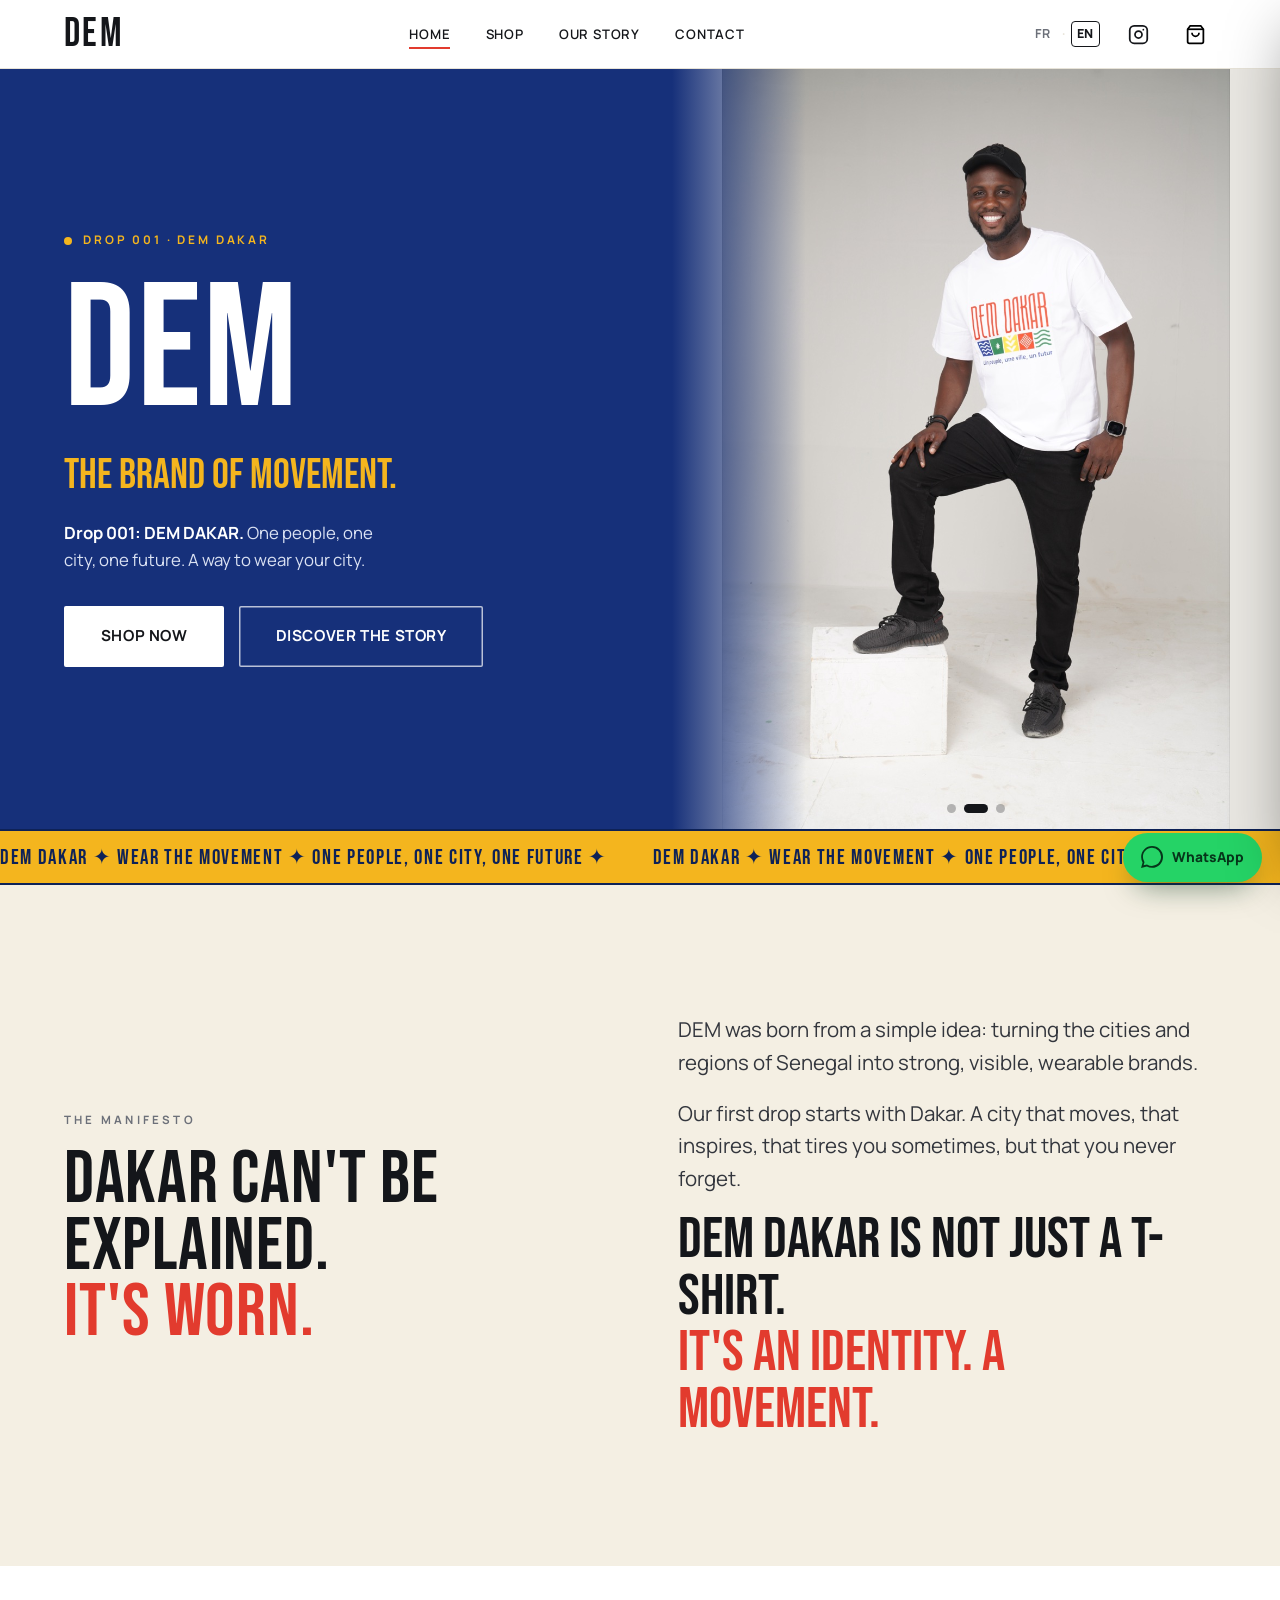
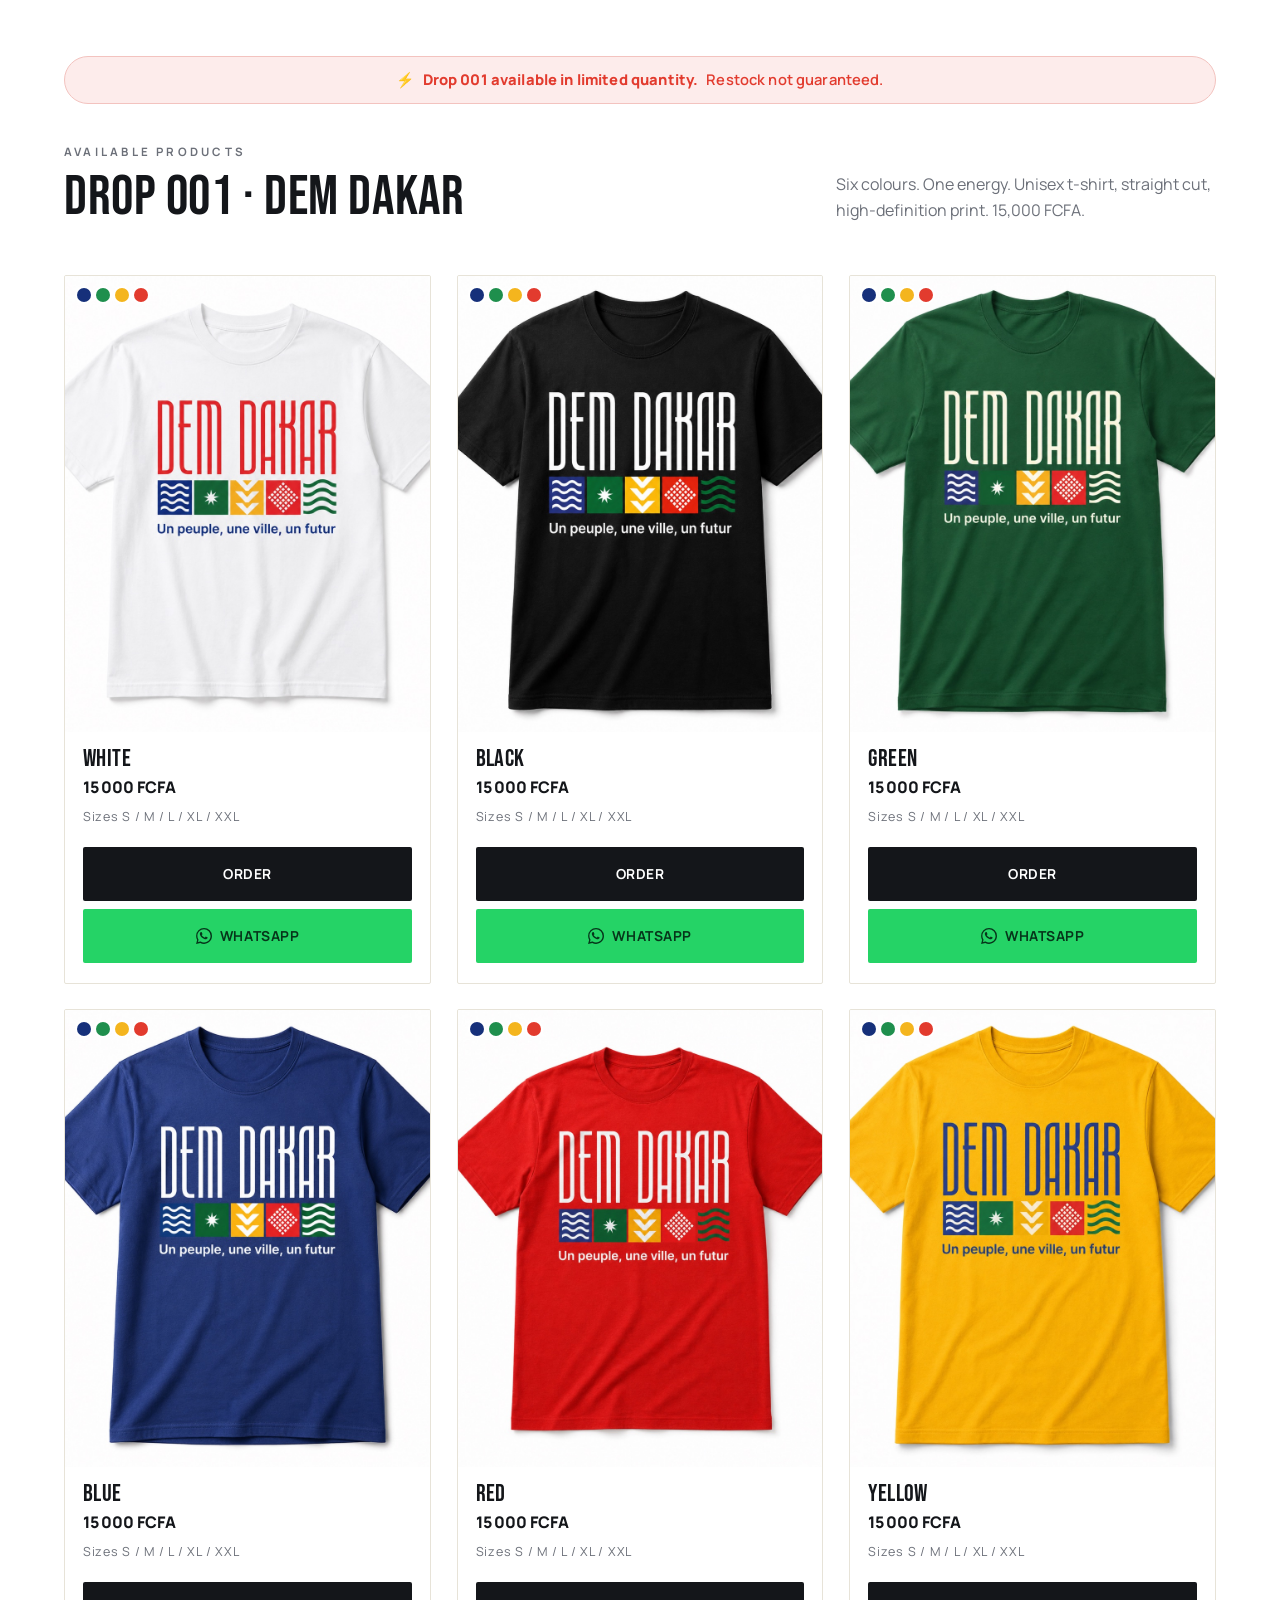
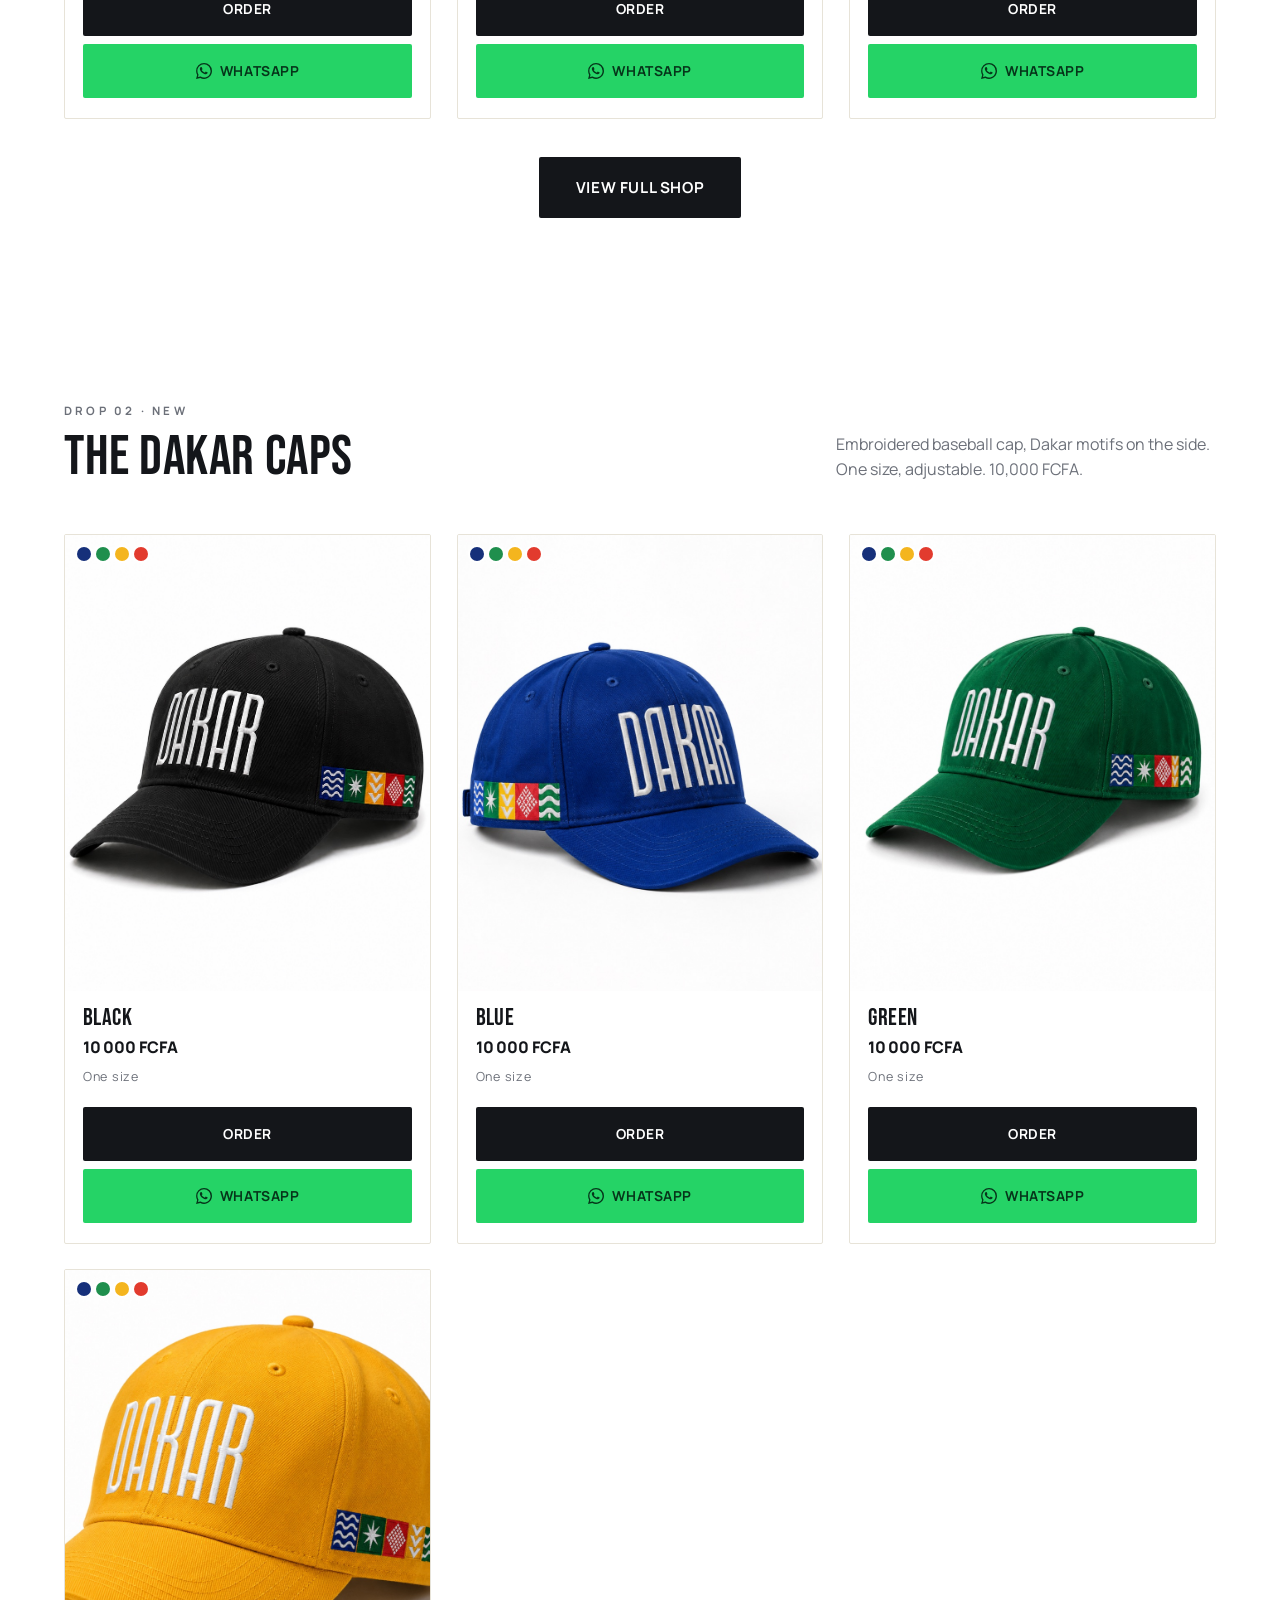
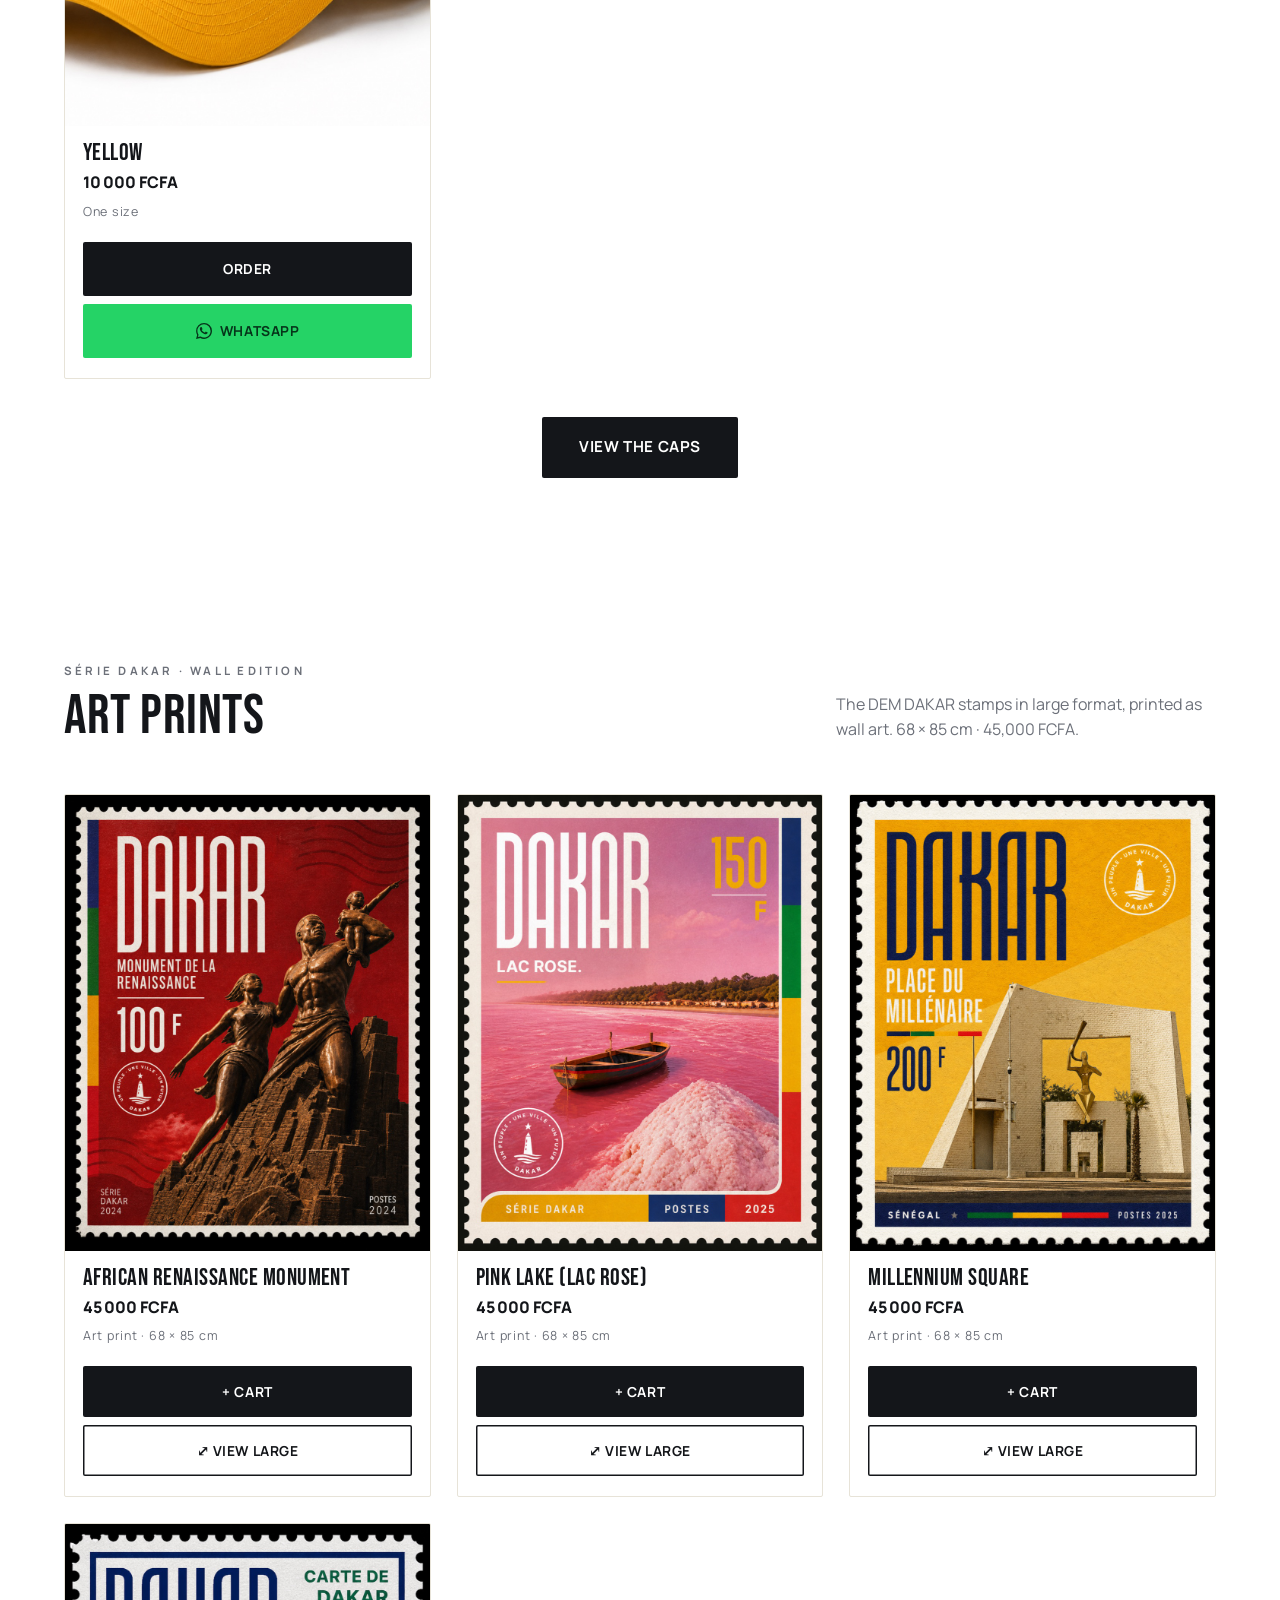
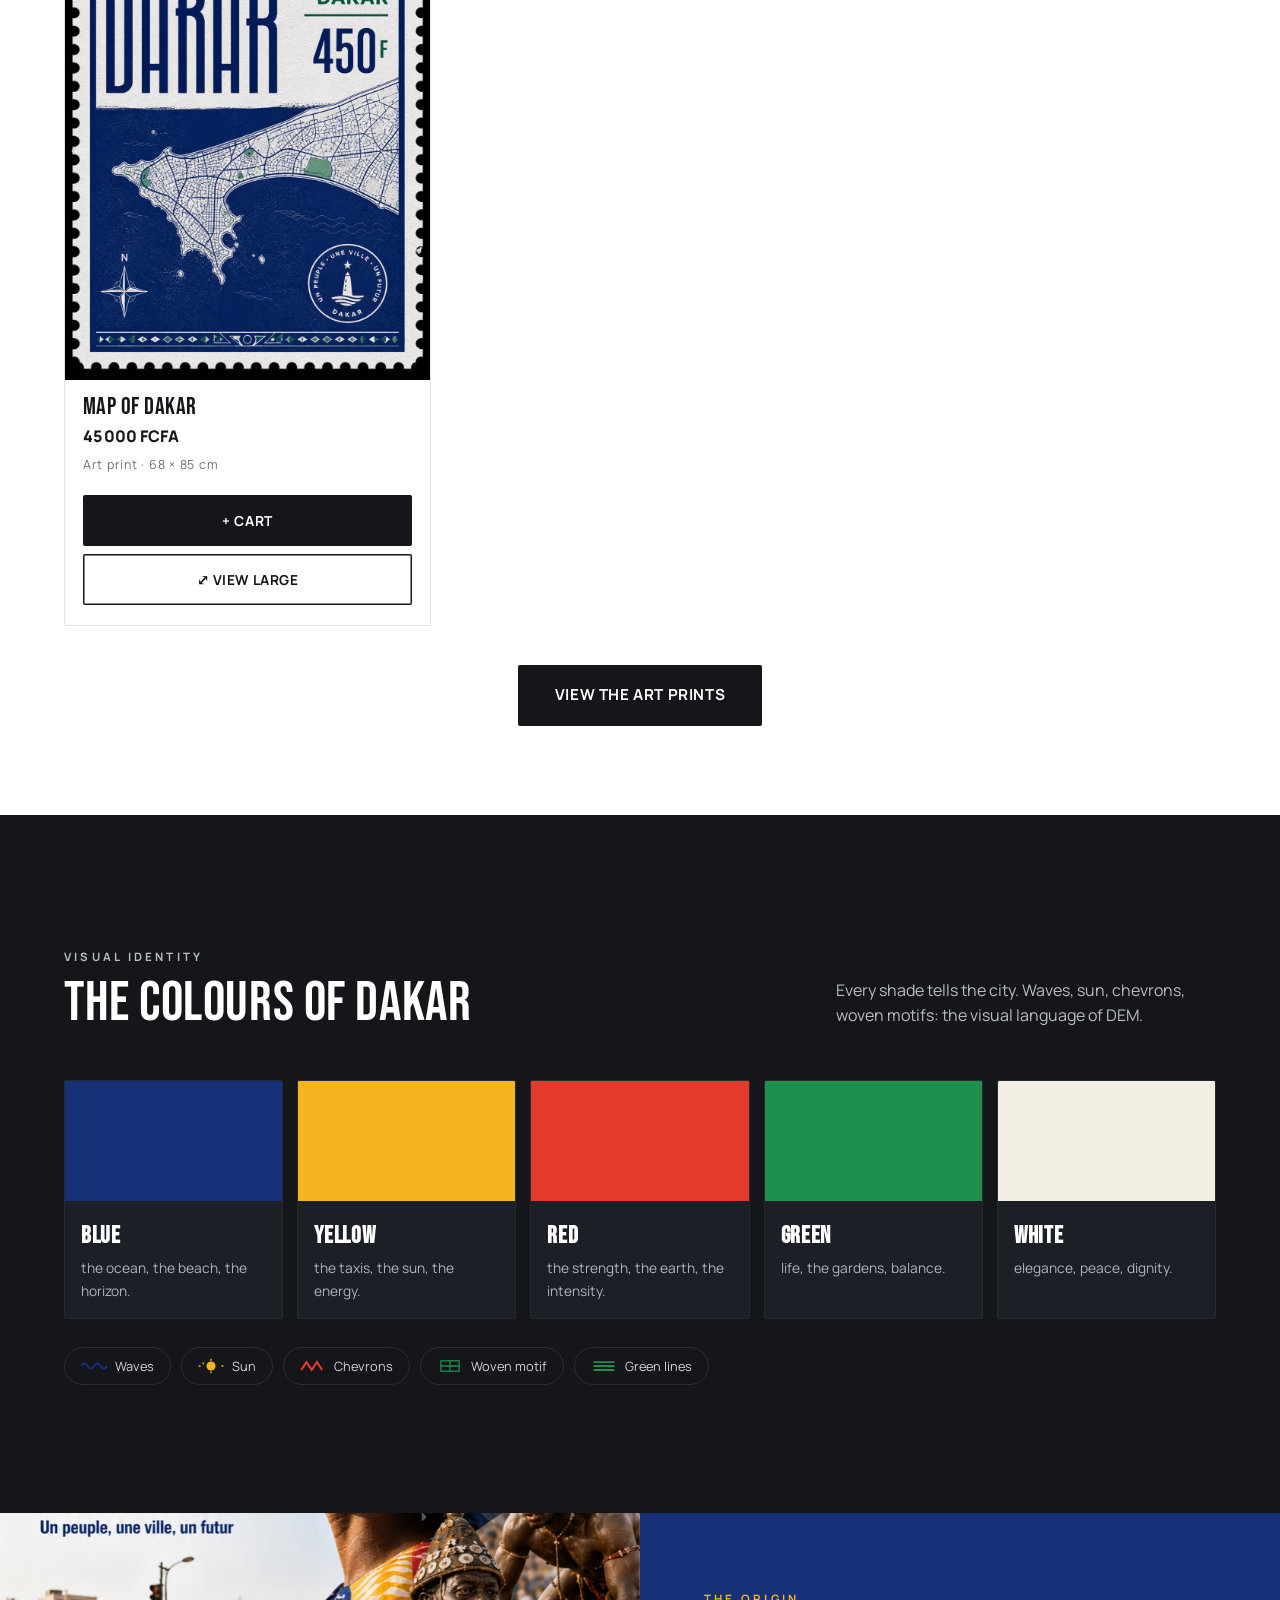
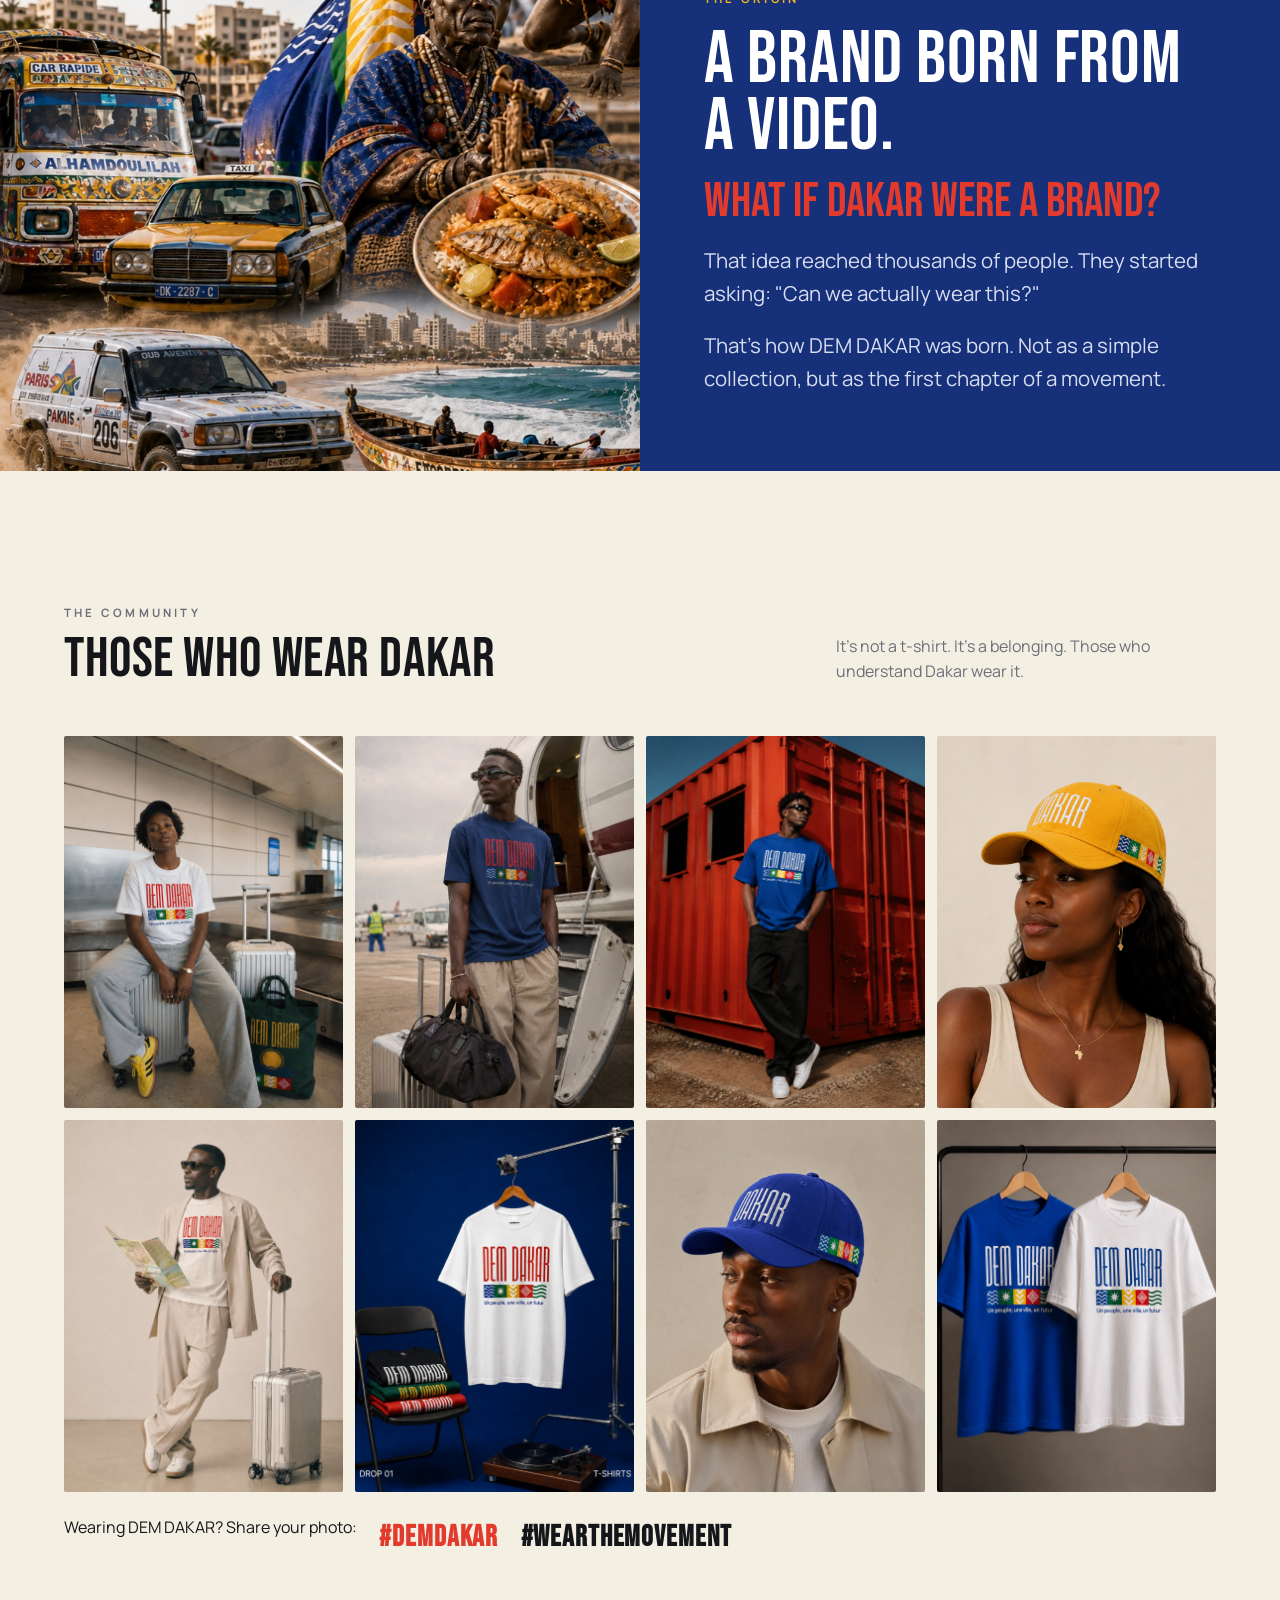
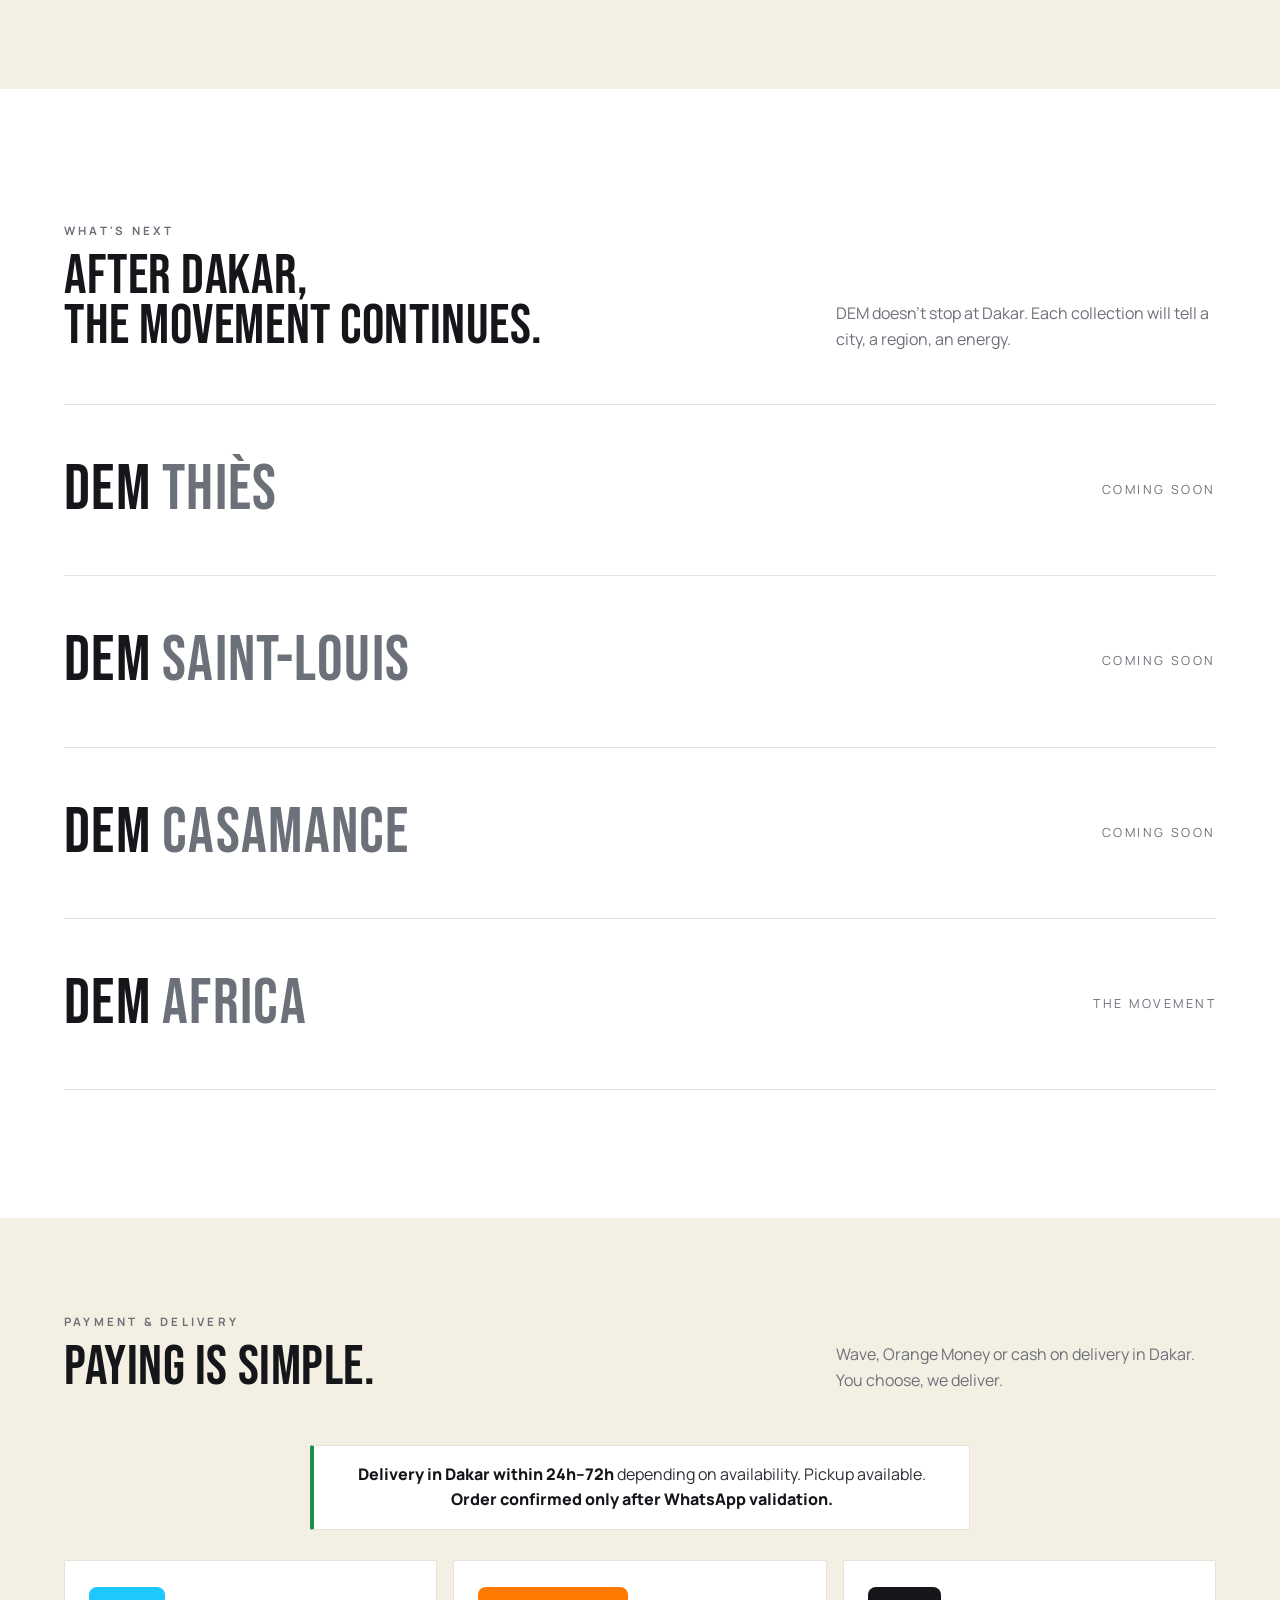
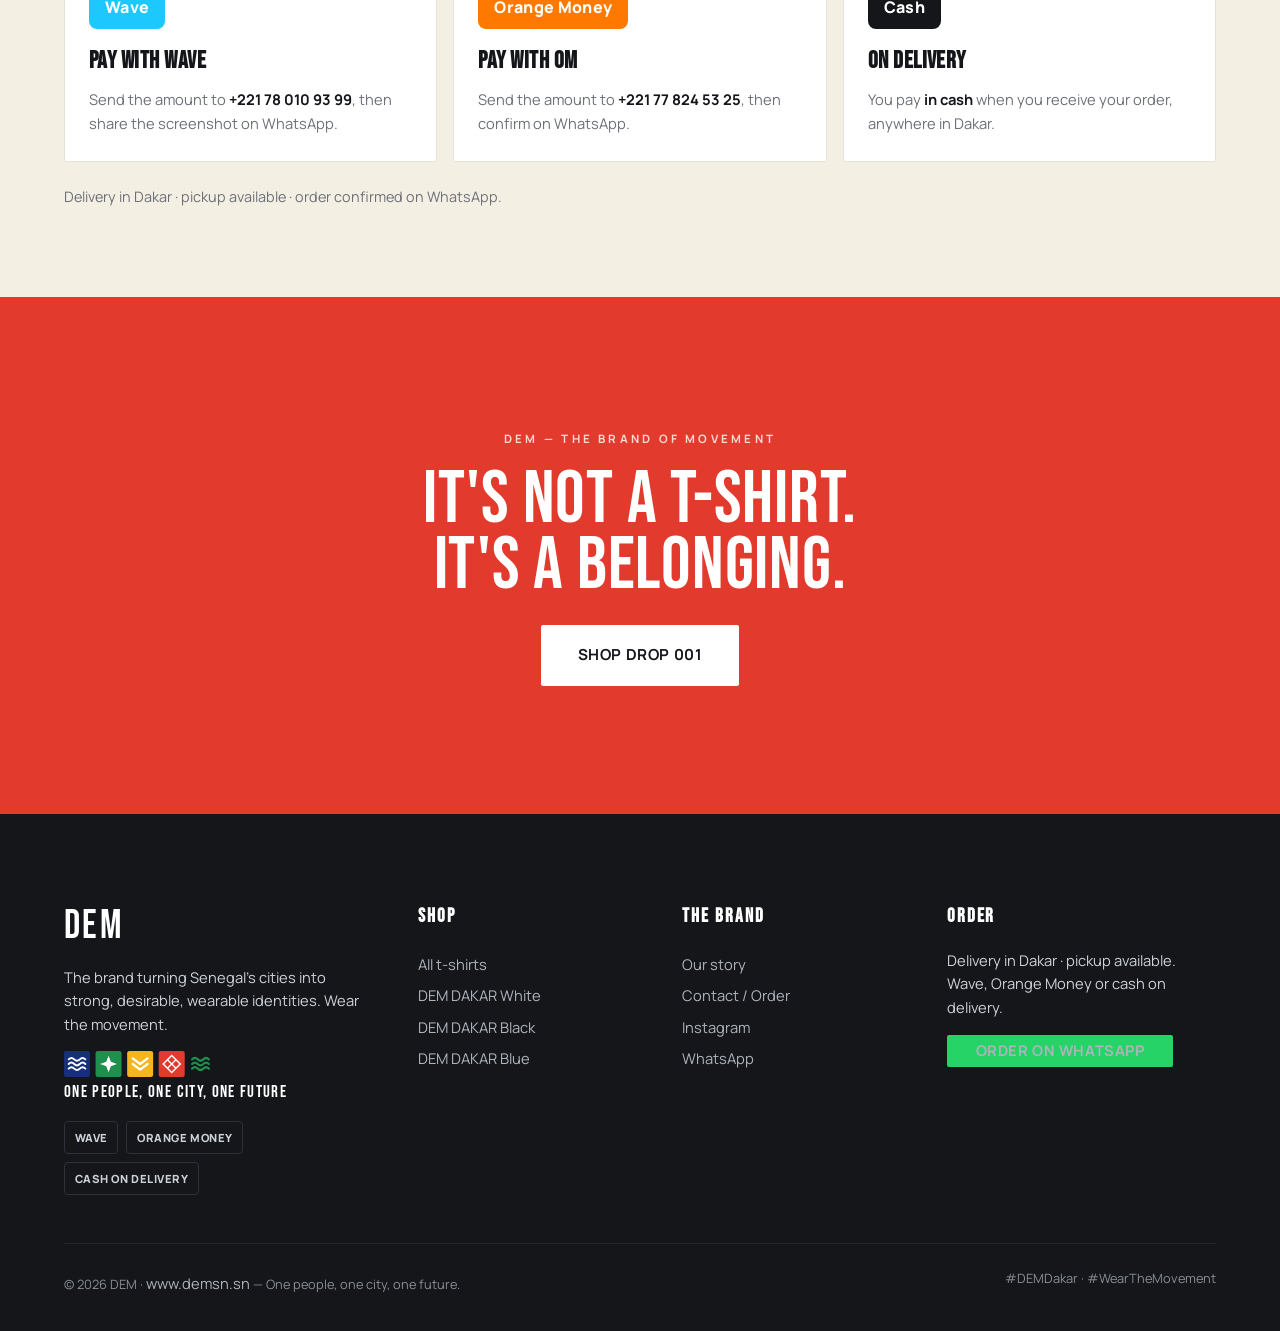
==== commit e50de56f: "Tableaux affichés en cartes produit (comme les t-shirts) + section accueil, FR & EN Co-Authored-By: " ====
--- a/en/index.html
+++ b/en/index.html
@@ -152,6 +152,23 @@
   </div>
 </section>
 
+<!-- ============ ART PRINTS ============ -->
+<section class="section section--tight timbres" id="tableaux">
+  <div class="wrap">
+    <div class="sec-head">
+      <div class="sec-head__t">
+        <span class="eyebrow">Série Dakar · wall edition</span>
+        <h2 style="margin-top:.6rem">Art prints</h2>
+      </div>
+      <p>The DEM DAKAR stamps in large format, printed as wall art. 68 × 85 cm · 45,000 FCFA.</p>
+    </div>
+    <div class="grid-products" id="homeTableauxGrid"></div>
+    <div class="center" style="margin-top:2.4rem">
+      <a href="boutique.html#timbres" class="btn btn--solid btn--lg">View the art prints</a>
+    </div>
+  </div>
+</section>
+
 <!-- COLOURS OF DAKAR -->
 <section class="section colors">
   <div class="wrap">
--- a/css/styles.css
+++ b/css/styles.css
@@ -166,8 +166,9 @@
 
 /* ---------- Section heading ---------- */
 .sec-head{display:flex;align-items:flex-end;justify-content:space-between;gap:2rem;margin-bottom:clamp(28px,4vw,52px);flex-wrap:wrap}
-.sec-head__t{max-width:18ch}
-.sec-head p{color:var(--muted);max-width:42ch}
+.sec-head__t{flex:1 1 24rem;max-width:none}
+.sec-head__t h2{font-size:clamp(2rem,4.4vw,3.5rem)}
+.sec-head p{color:var(--muted);max-width:38ch}
 
 /* ---------- Product grid ---------- */
 .grid-products{display:grid;grid-template-columns:repeat(3,1fr);gap:clamp(16px,2vw,28px)}
@@ -559,3 +560,9 @@
 .hero-dots{position:absolute;bottom:16px;left:50%;transform:translateX(-50%);display:flex;gap:8px;z-index:3}
 .hero-dot{width:9px;height:9px;padding:0;border-radius:50%;background:rgba(20,22,26,.28);cursor:pointer;transition:background .3s,width .3s}
 .hero-dot.is-active{background:var(--ink);width:24px;border-radius:5px}
+
+/* ---------- Cartes tableaux (zoom) ---------- */
+.pcard__media--zoom{cursor:zoom-in}
+.pcard__media .pcard__zoom{position:absolute;inset:0;display:grid;place-items:center;color:#fff;font-size:2.2rem;background:rgba(20,22,26,.30);opacity:0;transition:opacity .25s}
+.pcard:hover .pcard__media--zoom .pcard__zoom{opacity:1}
+.timbres .grid-products .pcard__media{background:#fff}
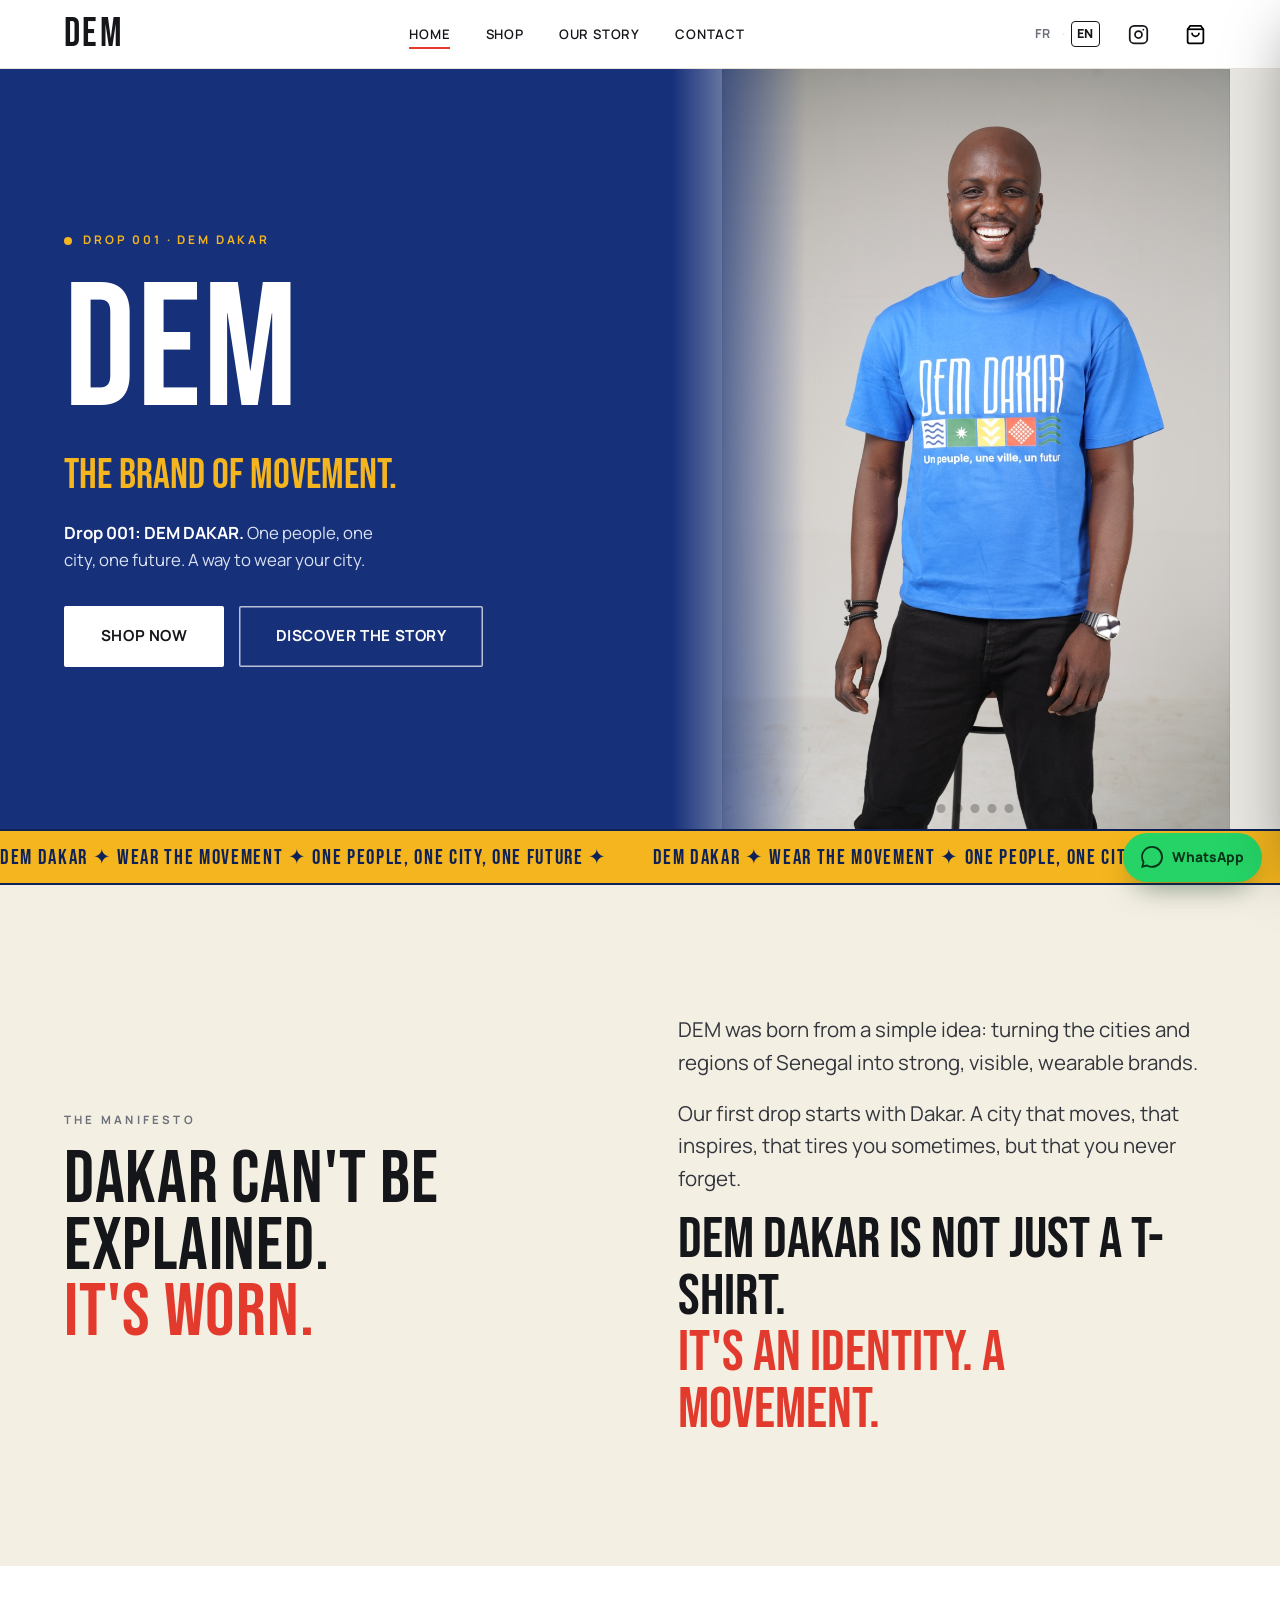
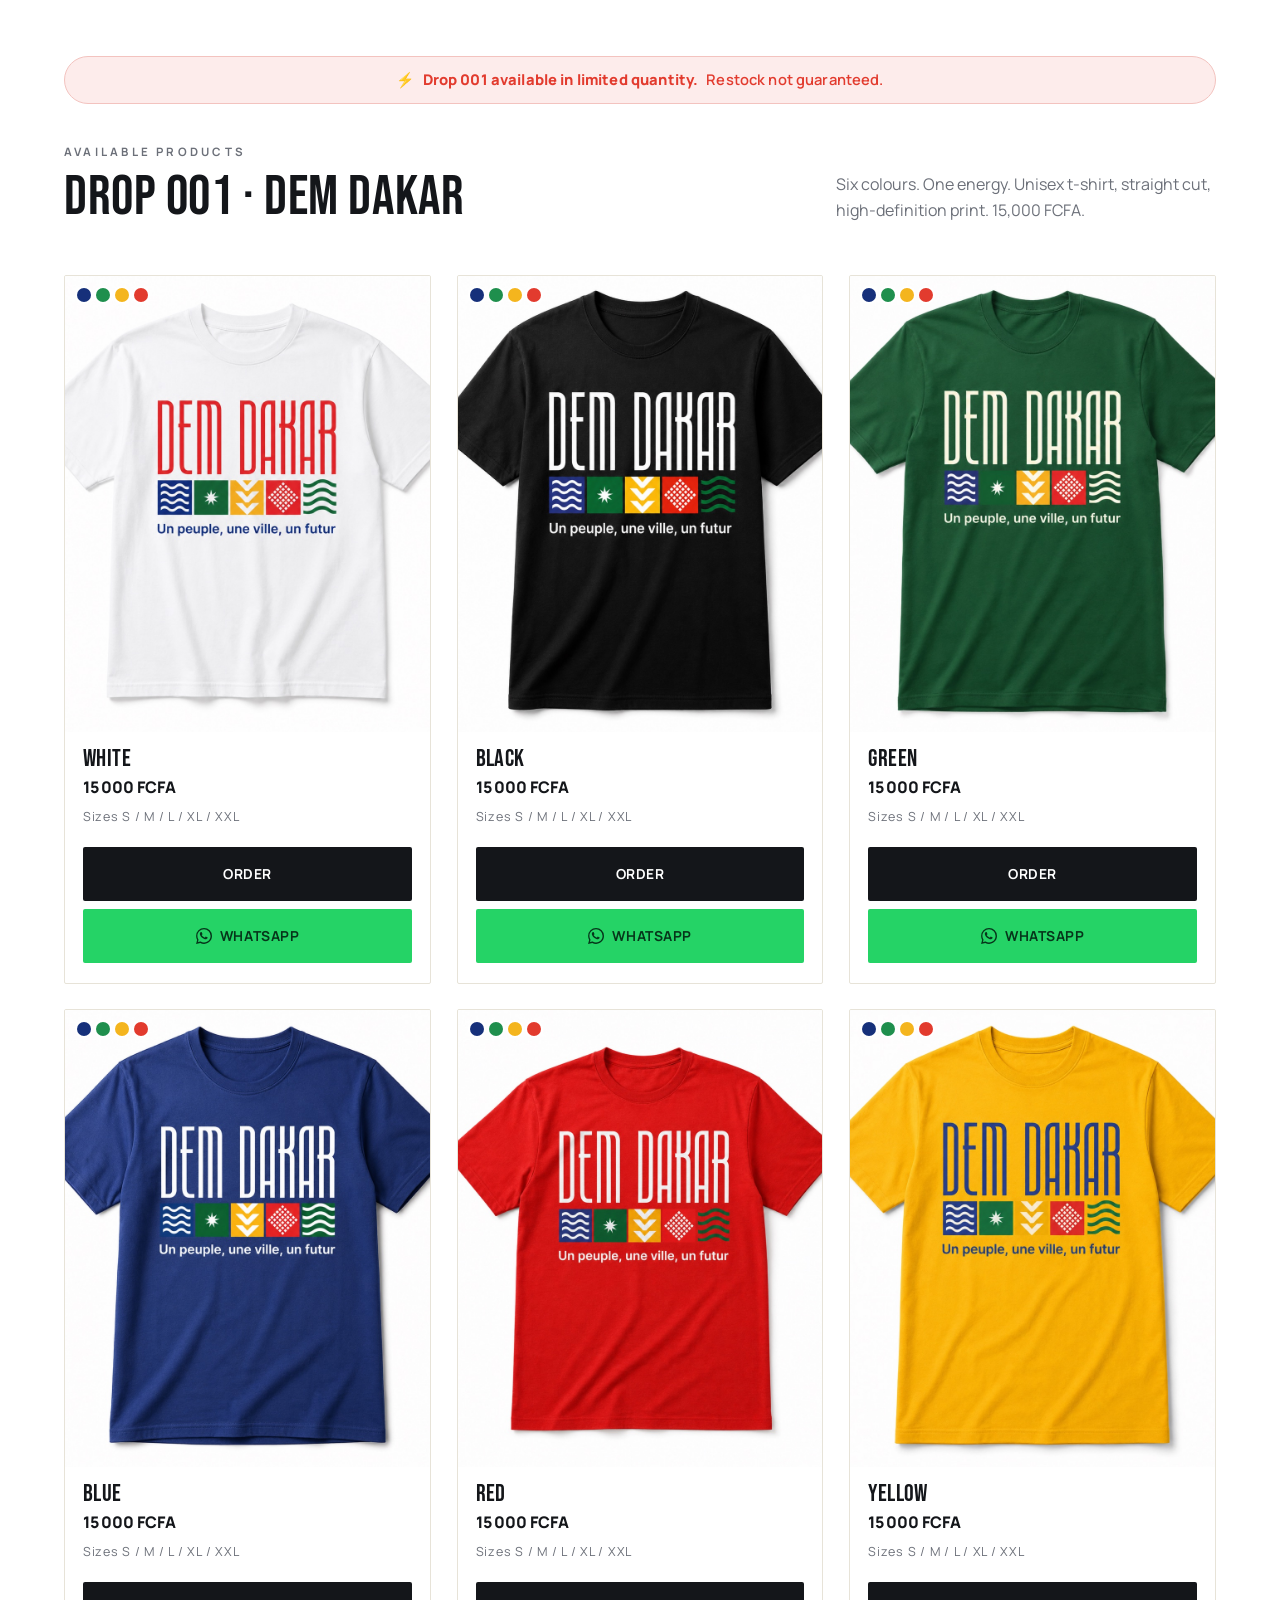
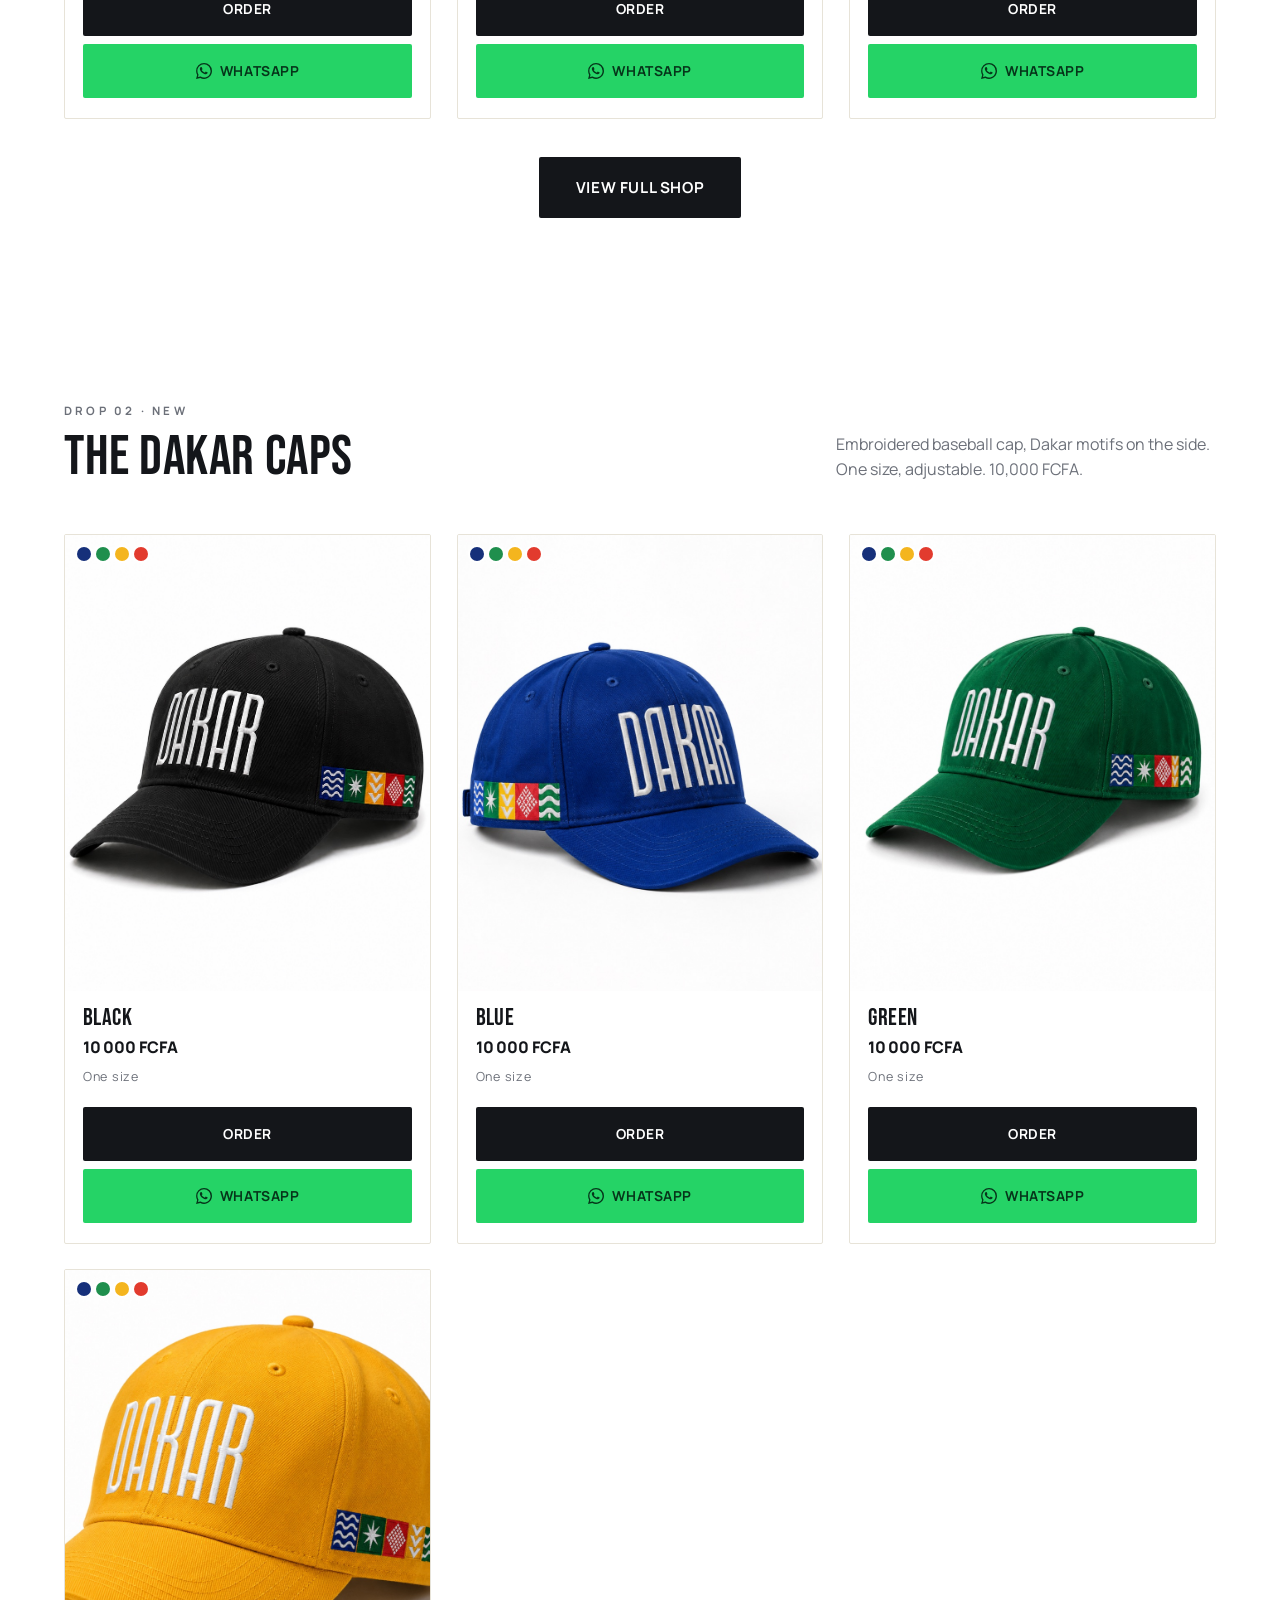
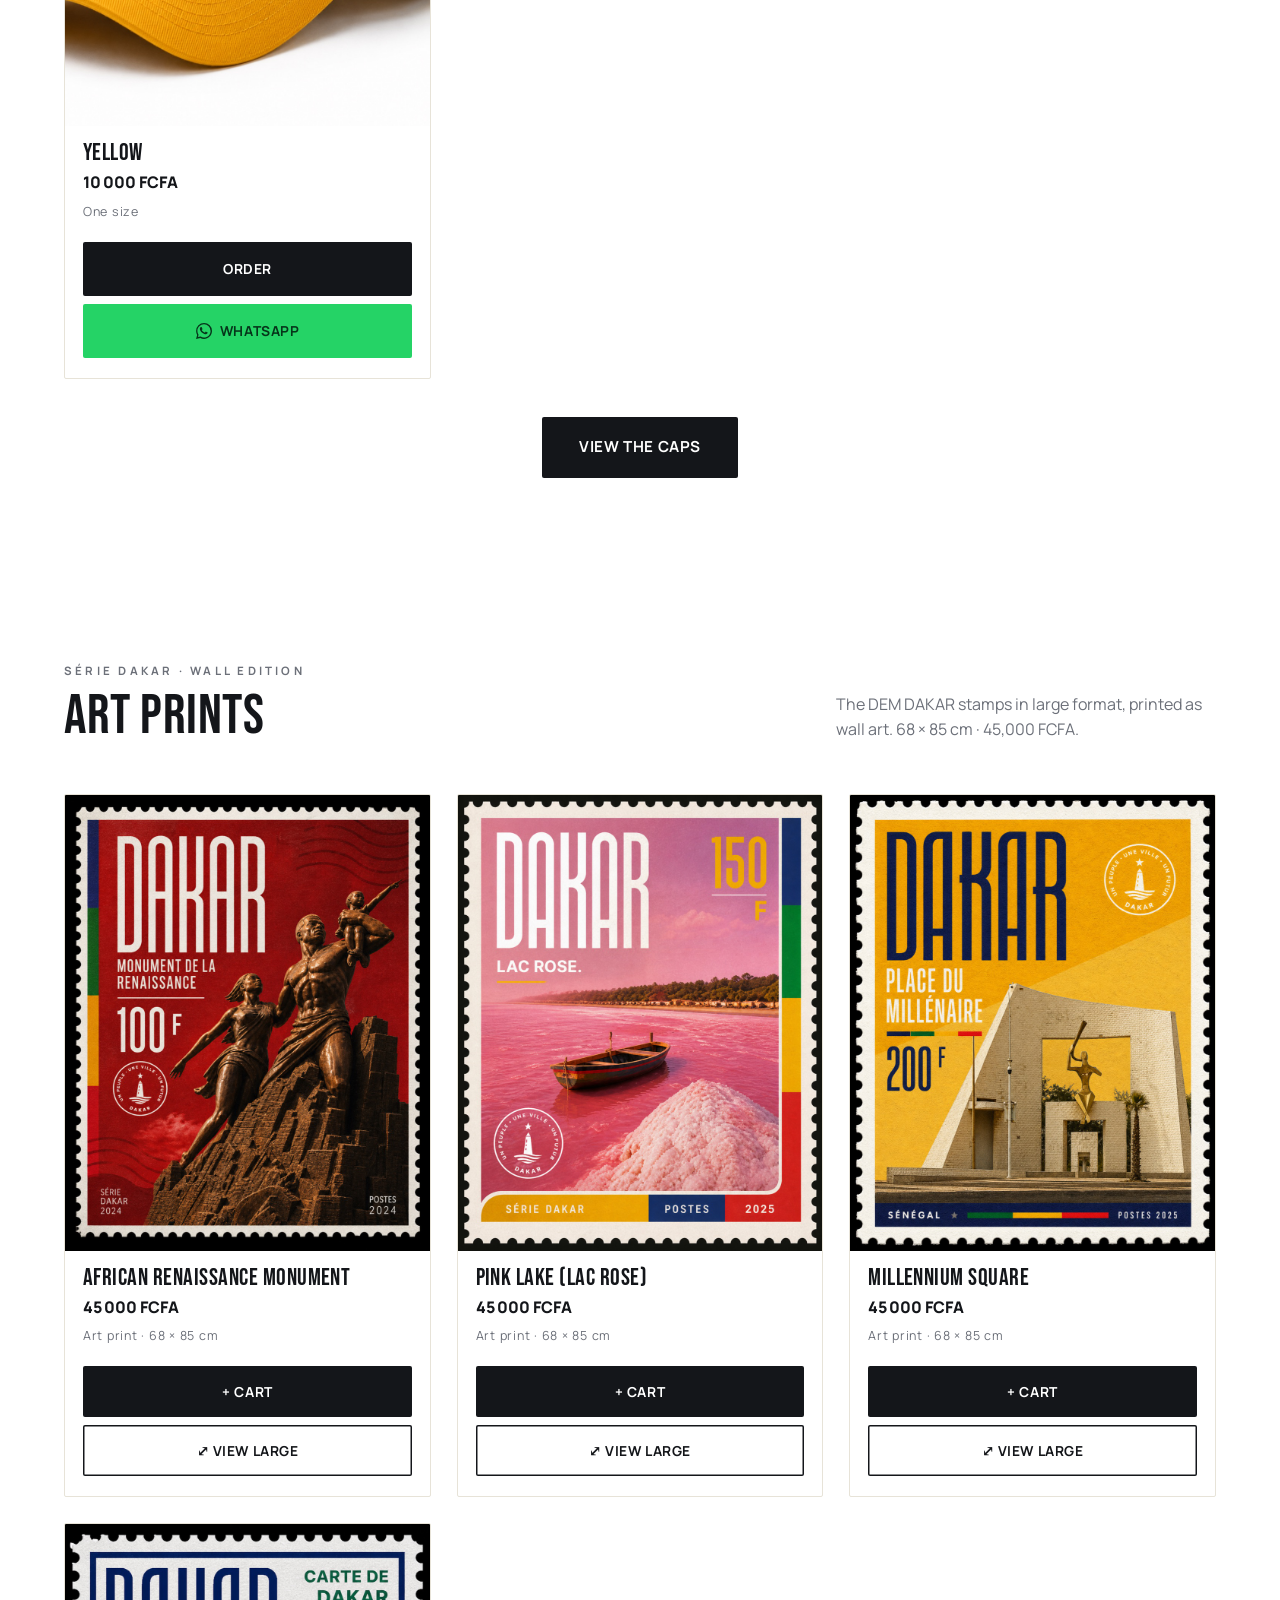
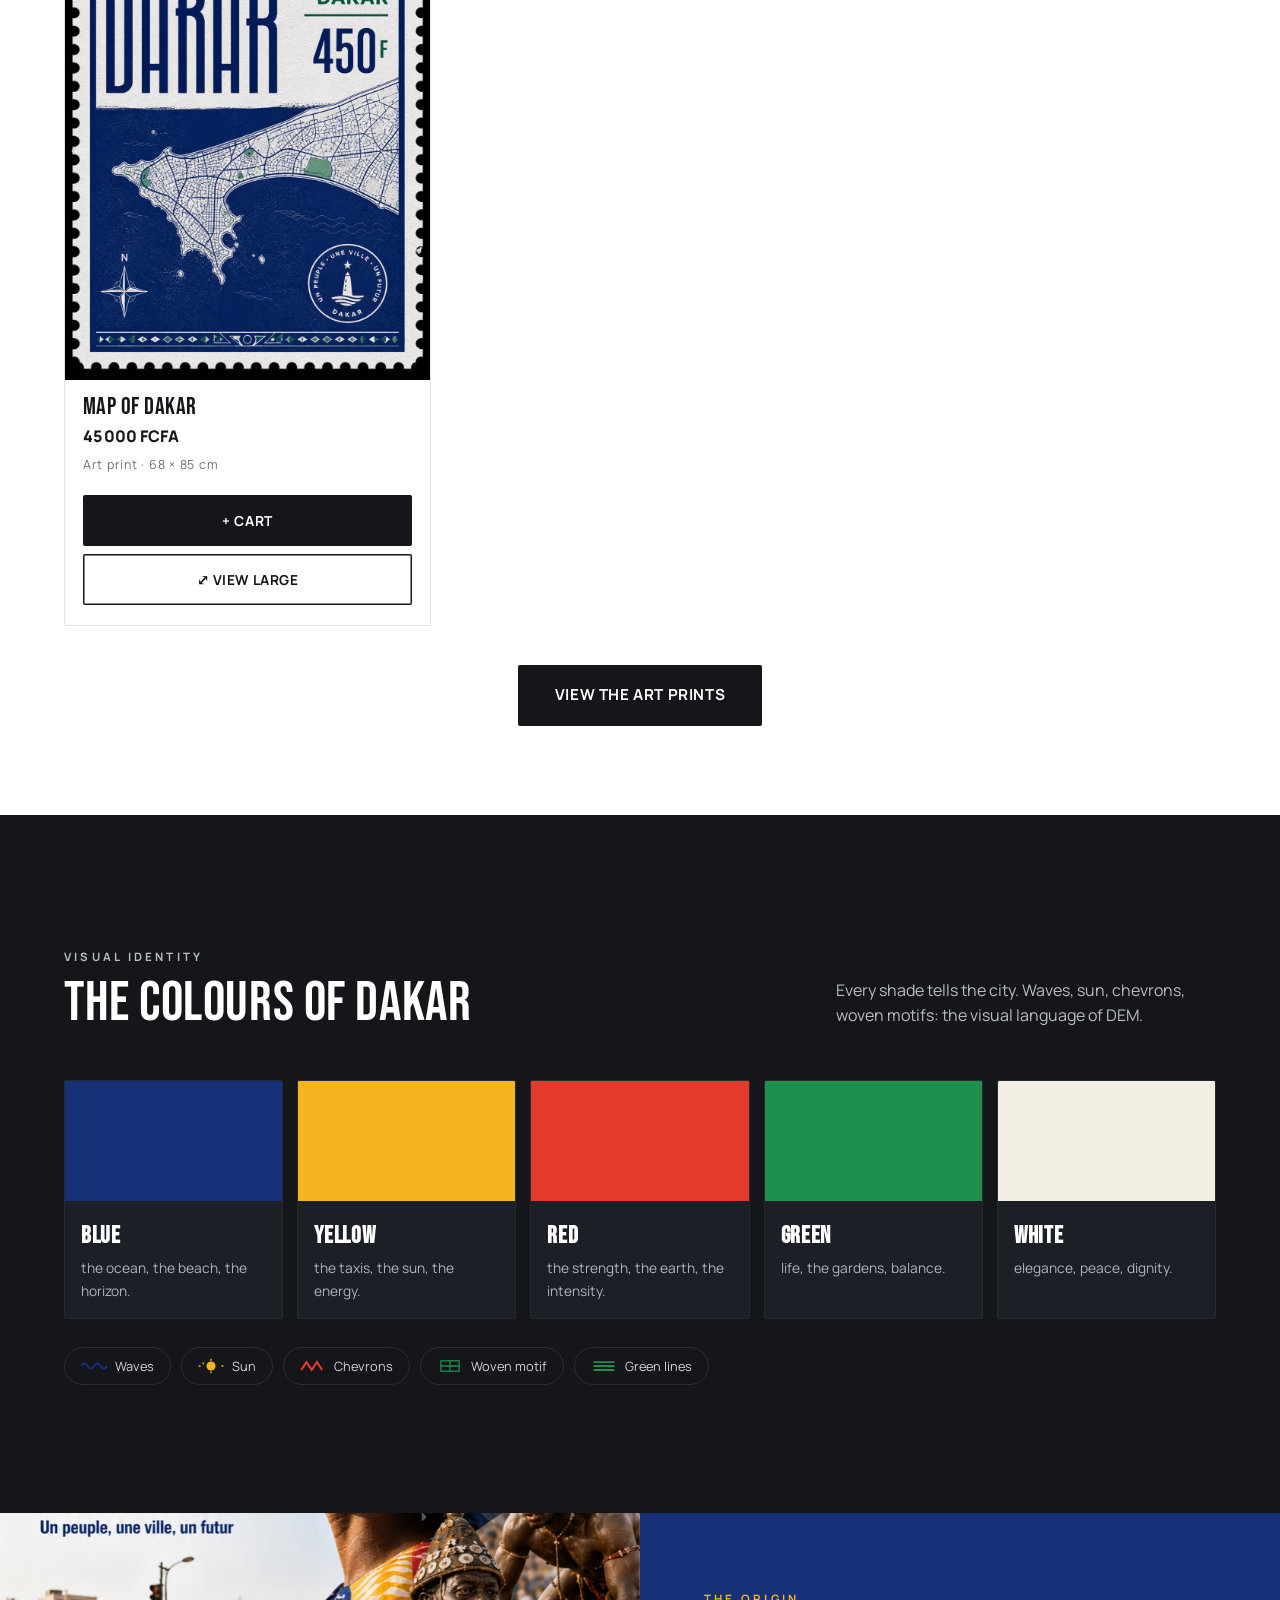
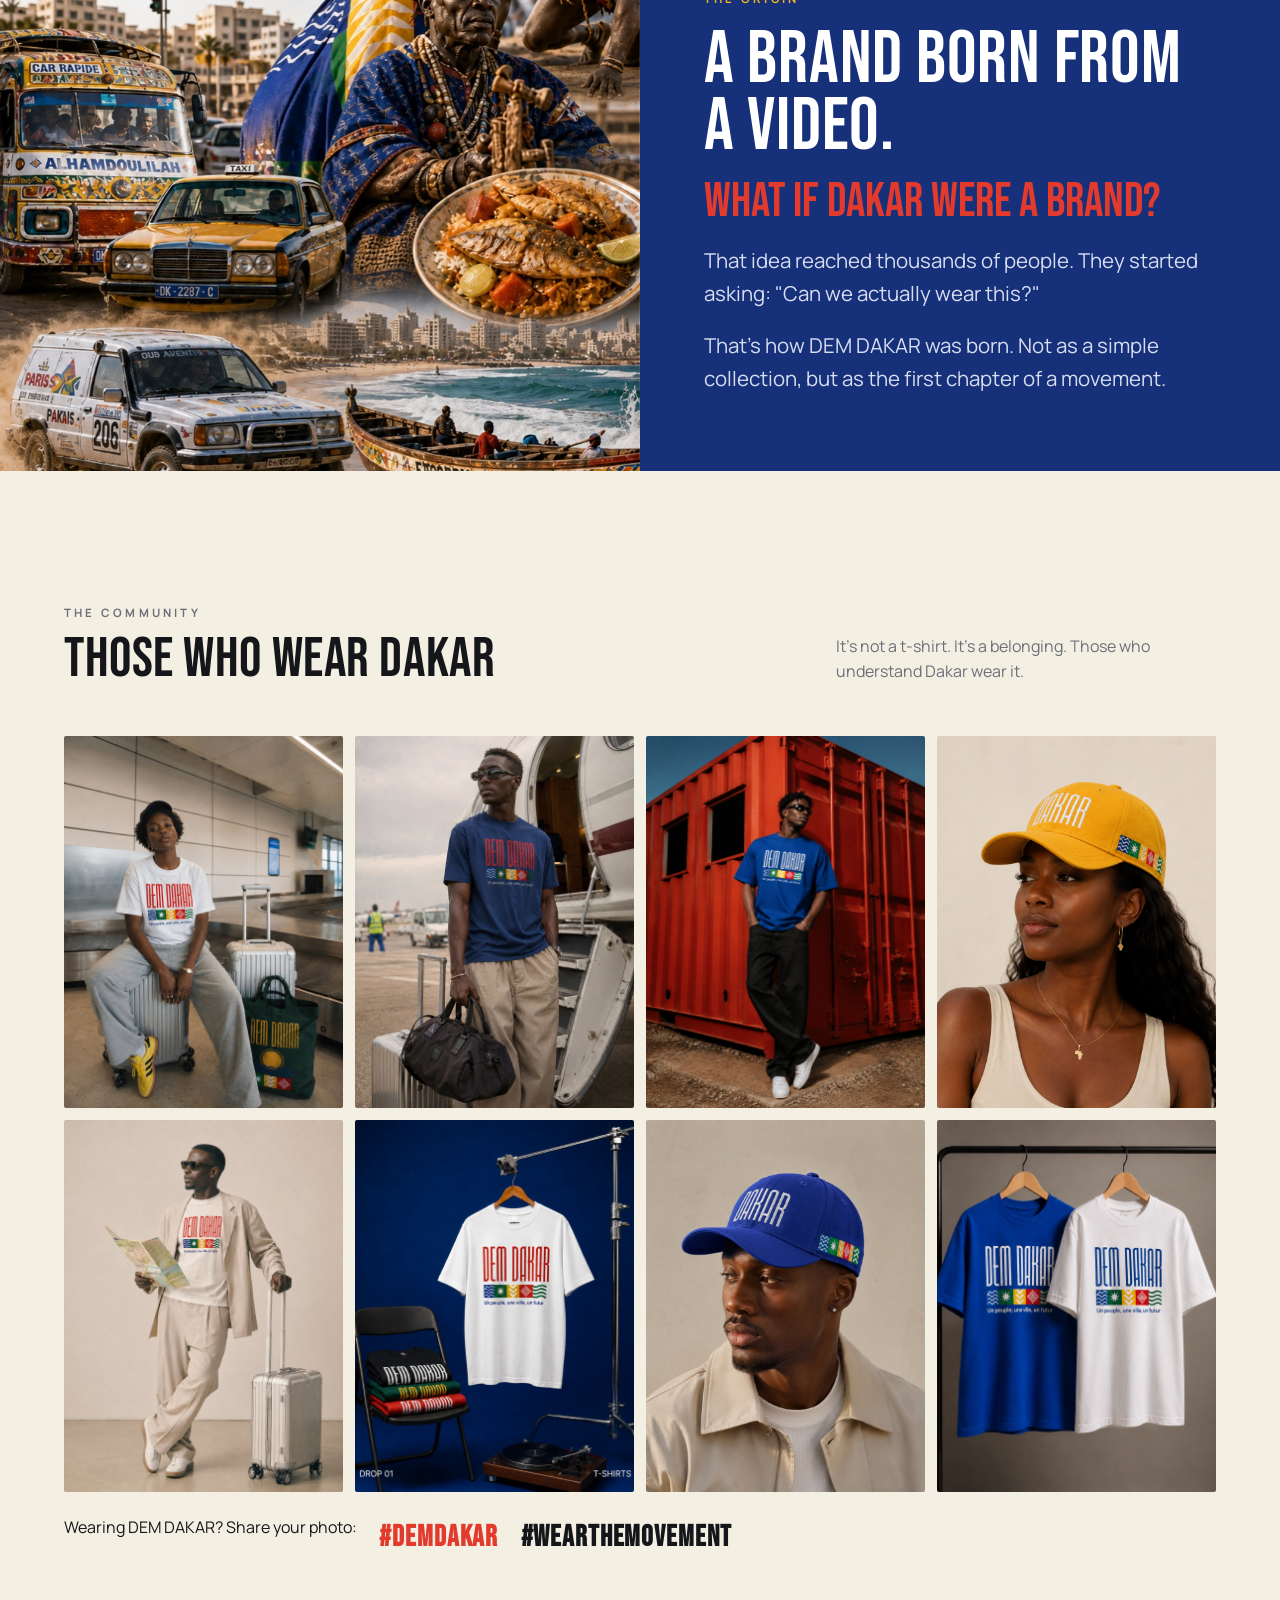
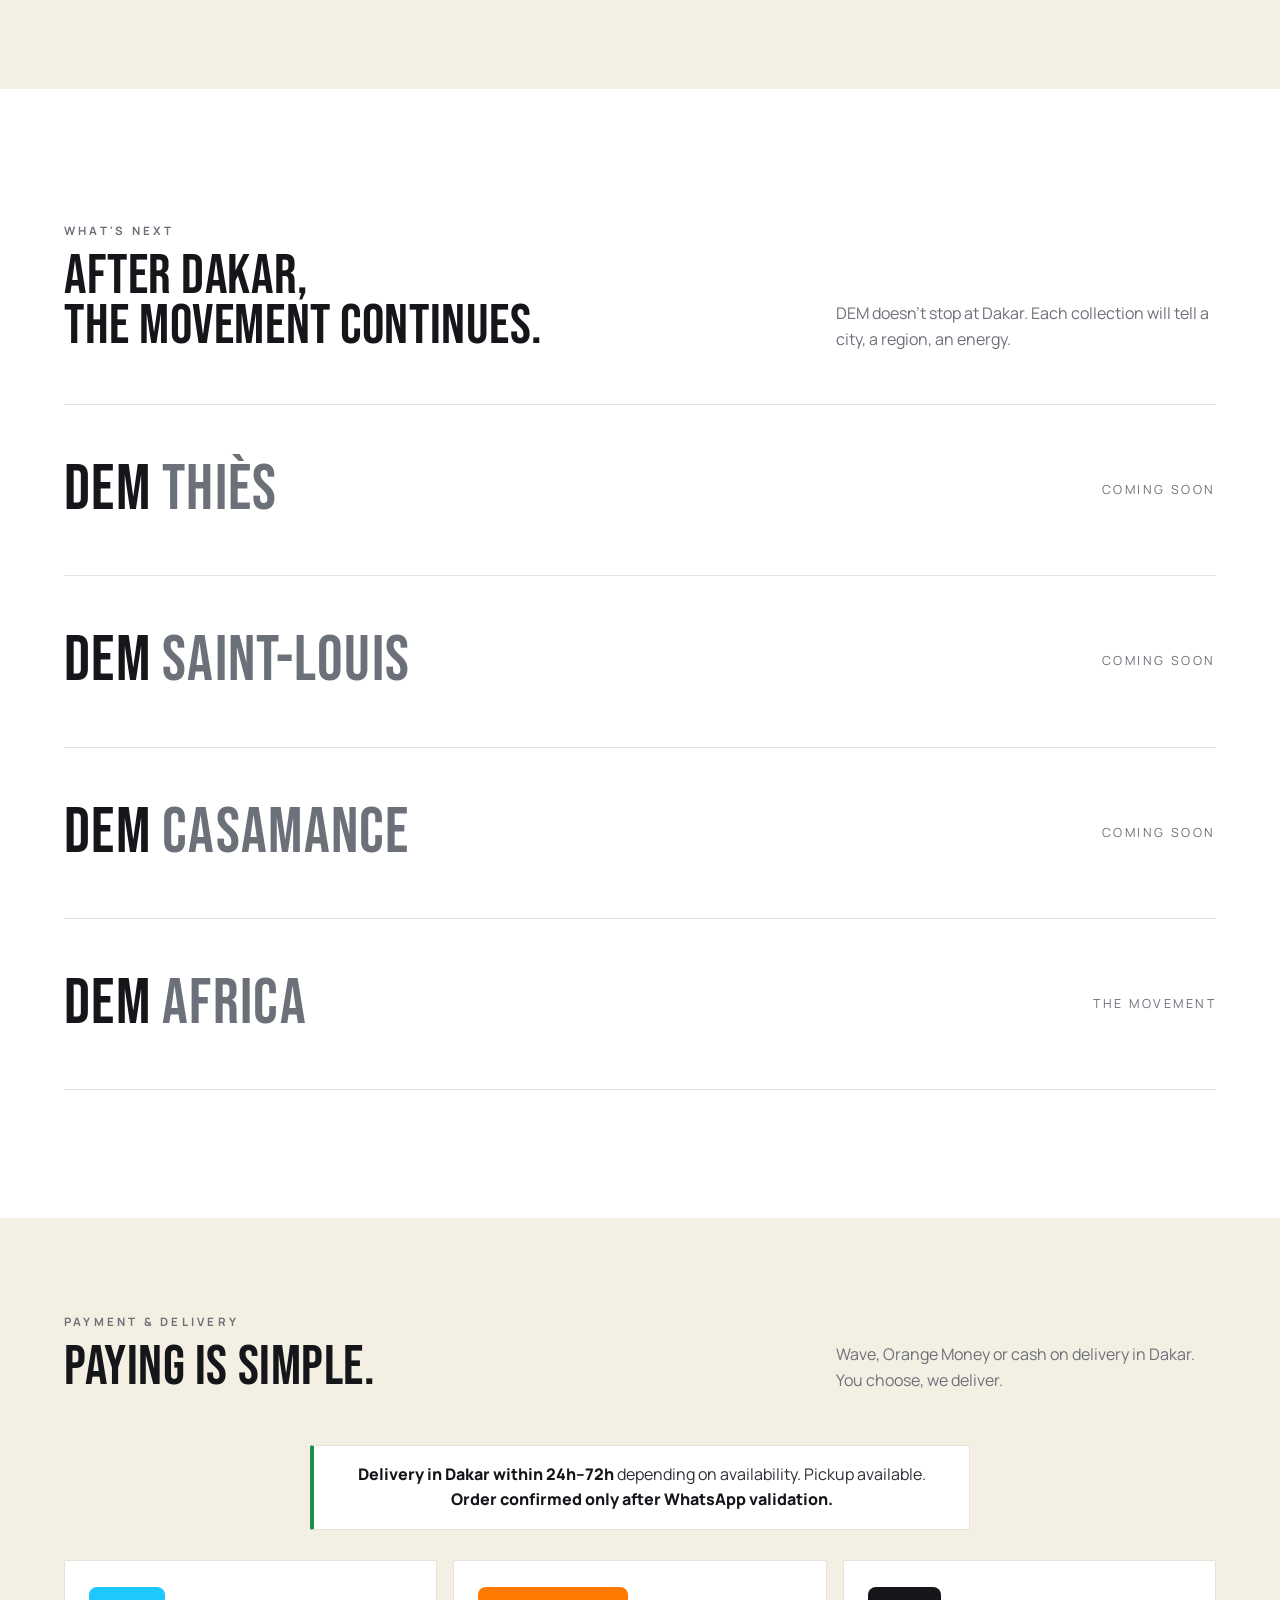
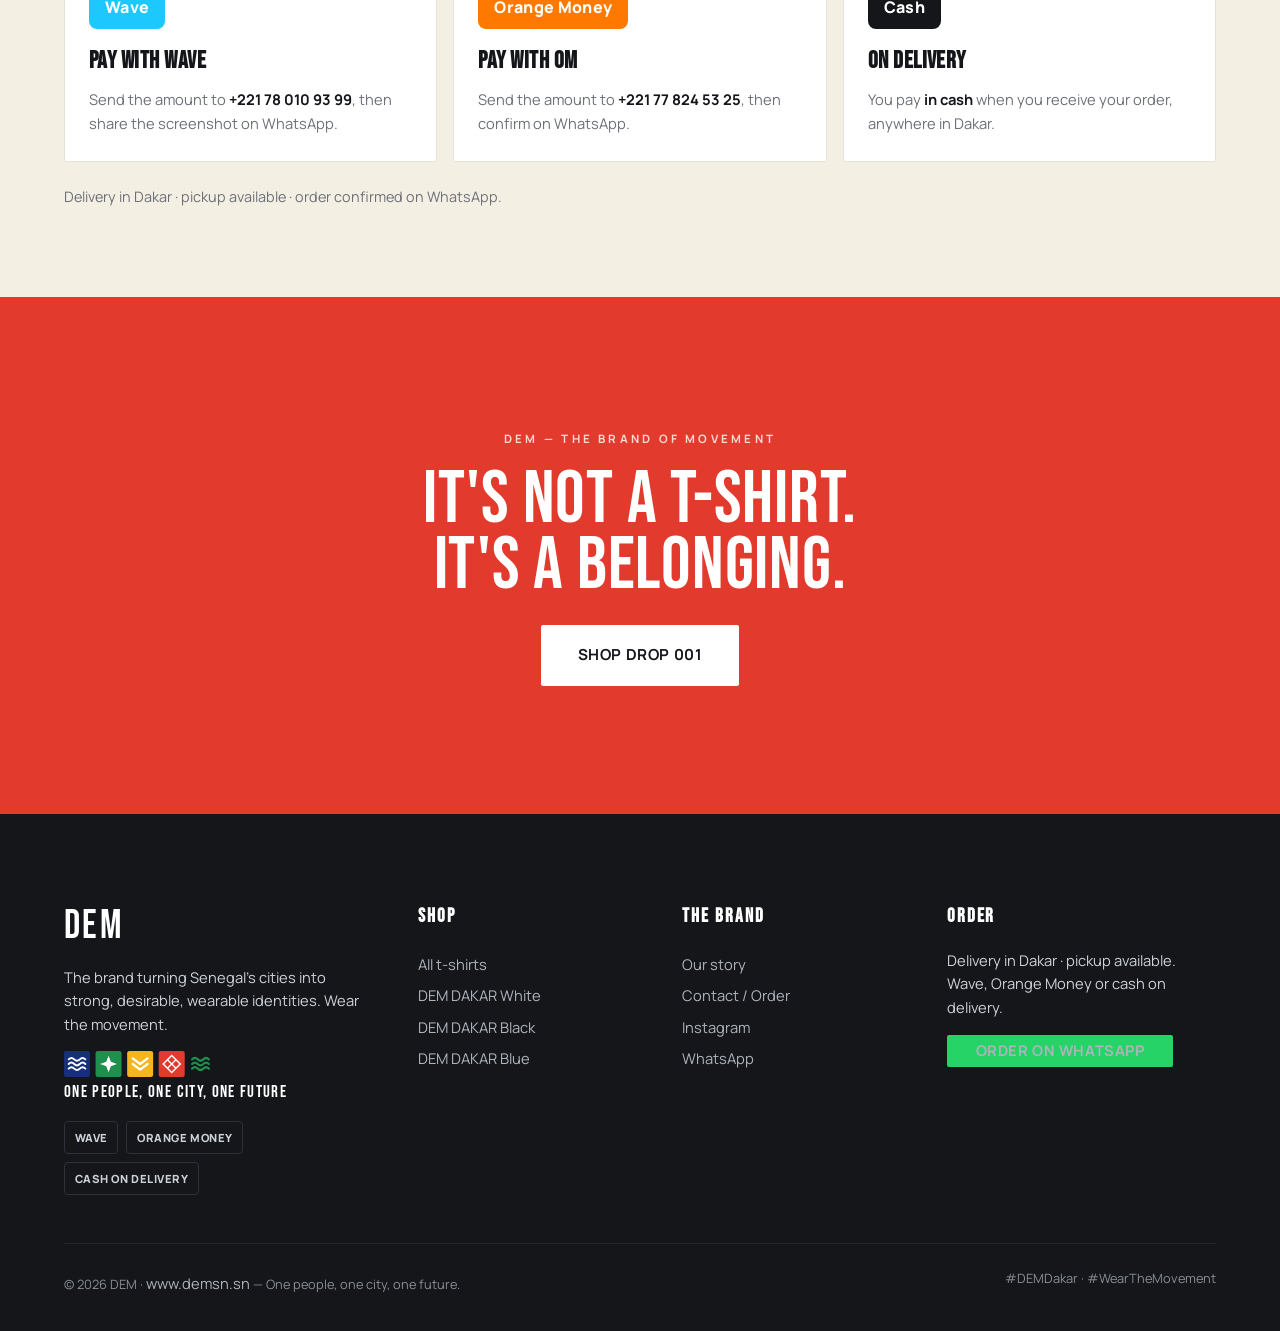
==== commit e2d5851f: "Hero: +3 photos lifestyle (femme aéroport, t-shirt vert, rue Dakar) + voyage = 8 slides, affichées e" ====
--- a/en/index.html
+++ b/en/index.html
@@ -86,9 +86,14 @@
     </div>
     <div class="hero__media">
       <div class="hero-slides">
-        <img class="hero-slide is-active" src="../assets/lifestyle/hero-1.jpg?v=2" alt="Model wearing the blue DEM DAKAR t-shirt">
-        <img class="hero-slide" src="../assets/lifestyle/hero-2.jpg?v=2" alt="Model wearing the white DEM DAKAR t-shirt">
-        <img class="hero-slide" src="../assets/lifestyle/hero-3.jpg?v=2" alt="Model seated wearing the blue DEM DAKAR t-shirt">
+        <img class="hero-slide is-active" src="../assets/lifestyle/hero-1.jpg?v=3" alt="Model wearing the blue DEM DAKAR t-shirt">
+        <img class="hero-slide" src="../assets/lifestyle/hero-4.jpg?v=3" alt="Woman wearing the white DEM DAKAR t-shirt at the airport">
+        <img class="hero-slide" src="../assets/lifestyle/hero-2.jpg?v=3" alt="Model wearing the white DEM DAKAR t-shirt">
+        <img class="hero-slide" src="../assets/lifestyle/hero-5.jpg?v=3" alt="Man wearing the green DEM DAKAR t-shirt">
+        <img class="hero-slide" src="../assets/lifestyle/hero-3.jpg?v=3" alt="Model seated wearing the blue DEM DAKAR t-shirt">
+        <img class="hero-slide" src="../assets/lifestyle/hero-6.jpg?v=3" alt="Man wearing the white DEM DAKAR t-shirt in the street in Dakar">
+        <img class="hero-slide" src="../assets/lifestyle/travel-airport.jpg?v=3" alt="Woman wearing DEM DAKAR at the airport">
+        <img class="hero-slide" src="../assets/lifestyle/travel-jet.jpg?v=3" alt="Man wearing the blue DEM DAKAR t-shirt">
       </div>
       <div class="hero-dots" id="heroDots"></div>
     </div>
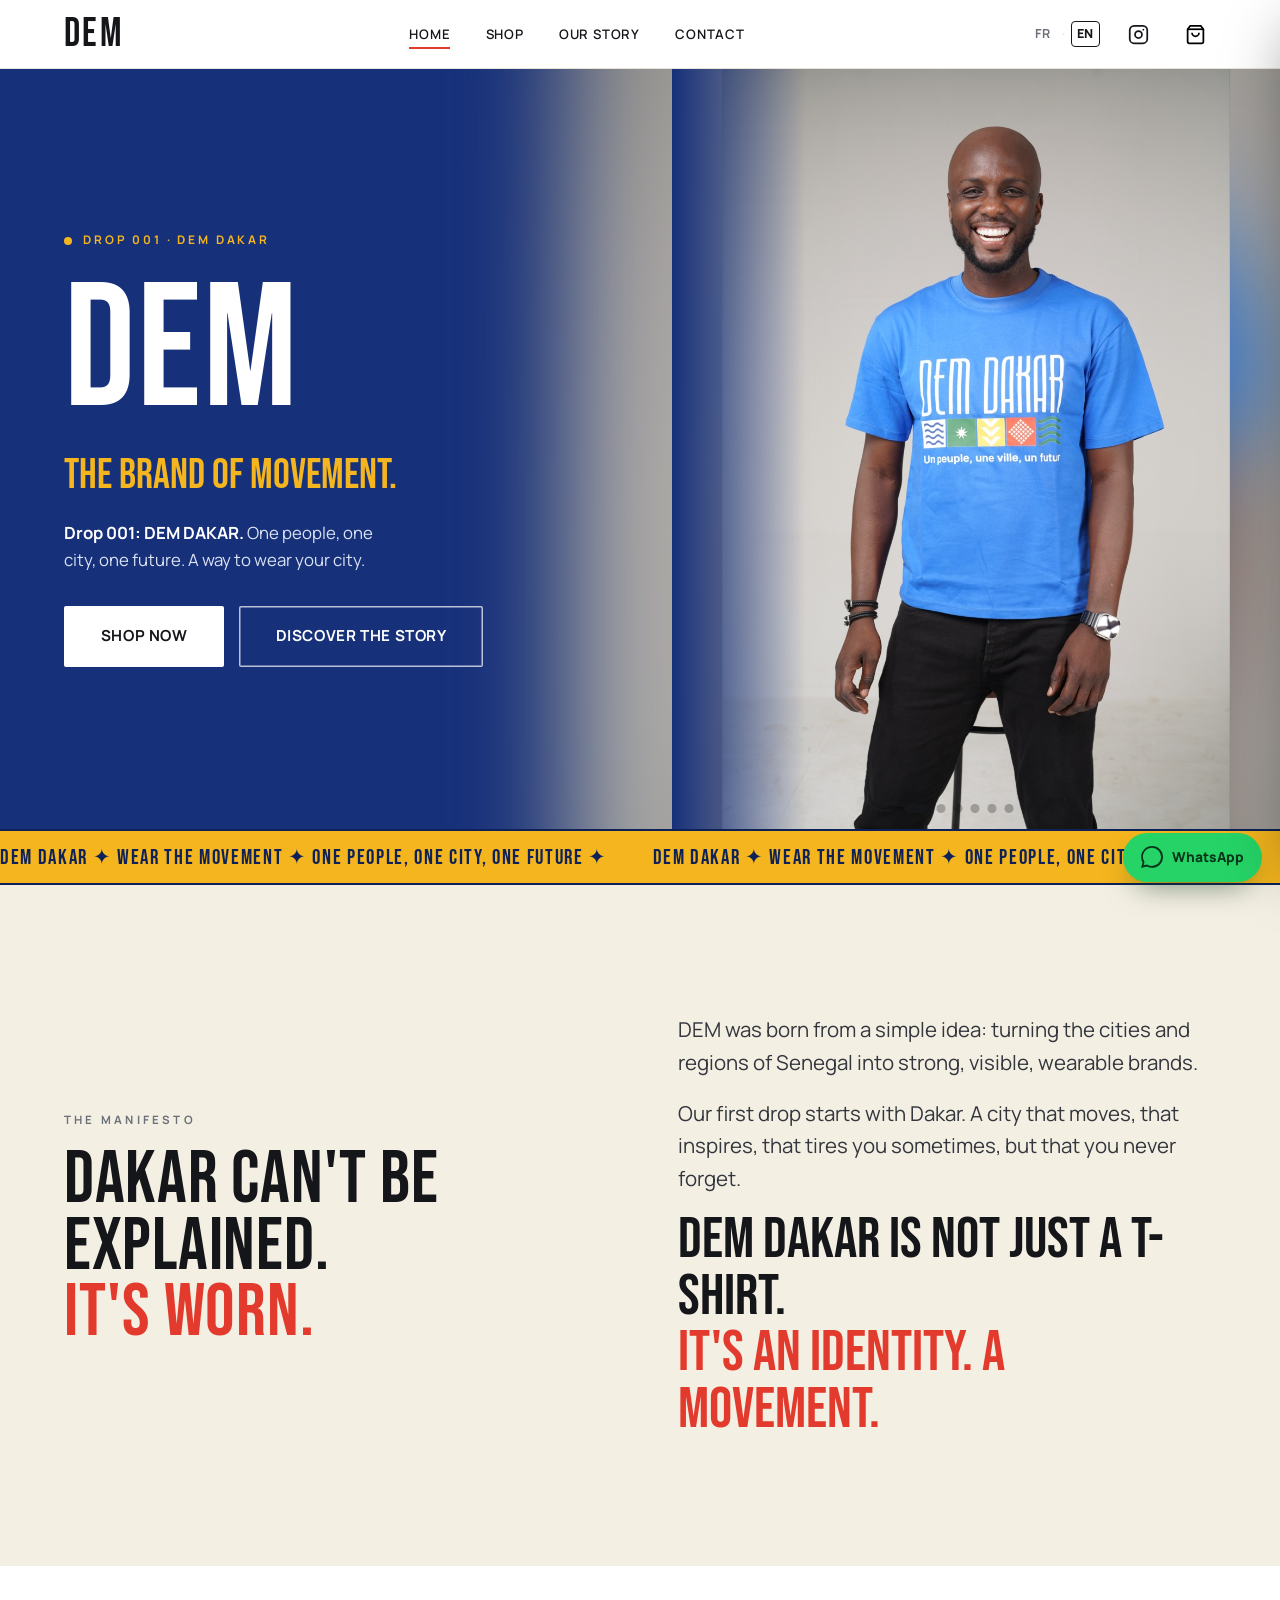
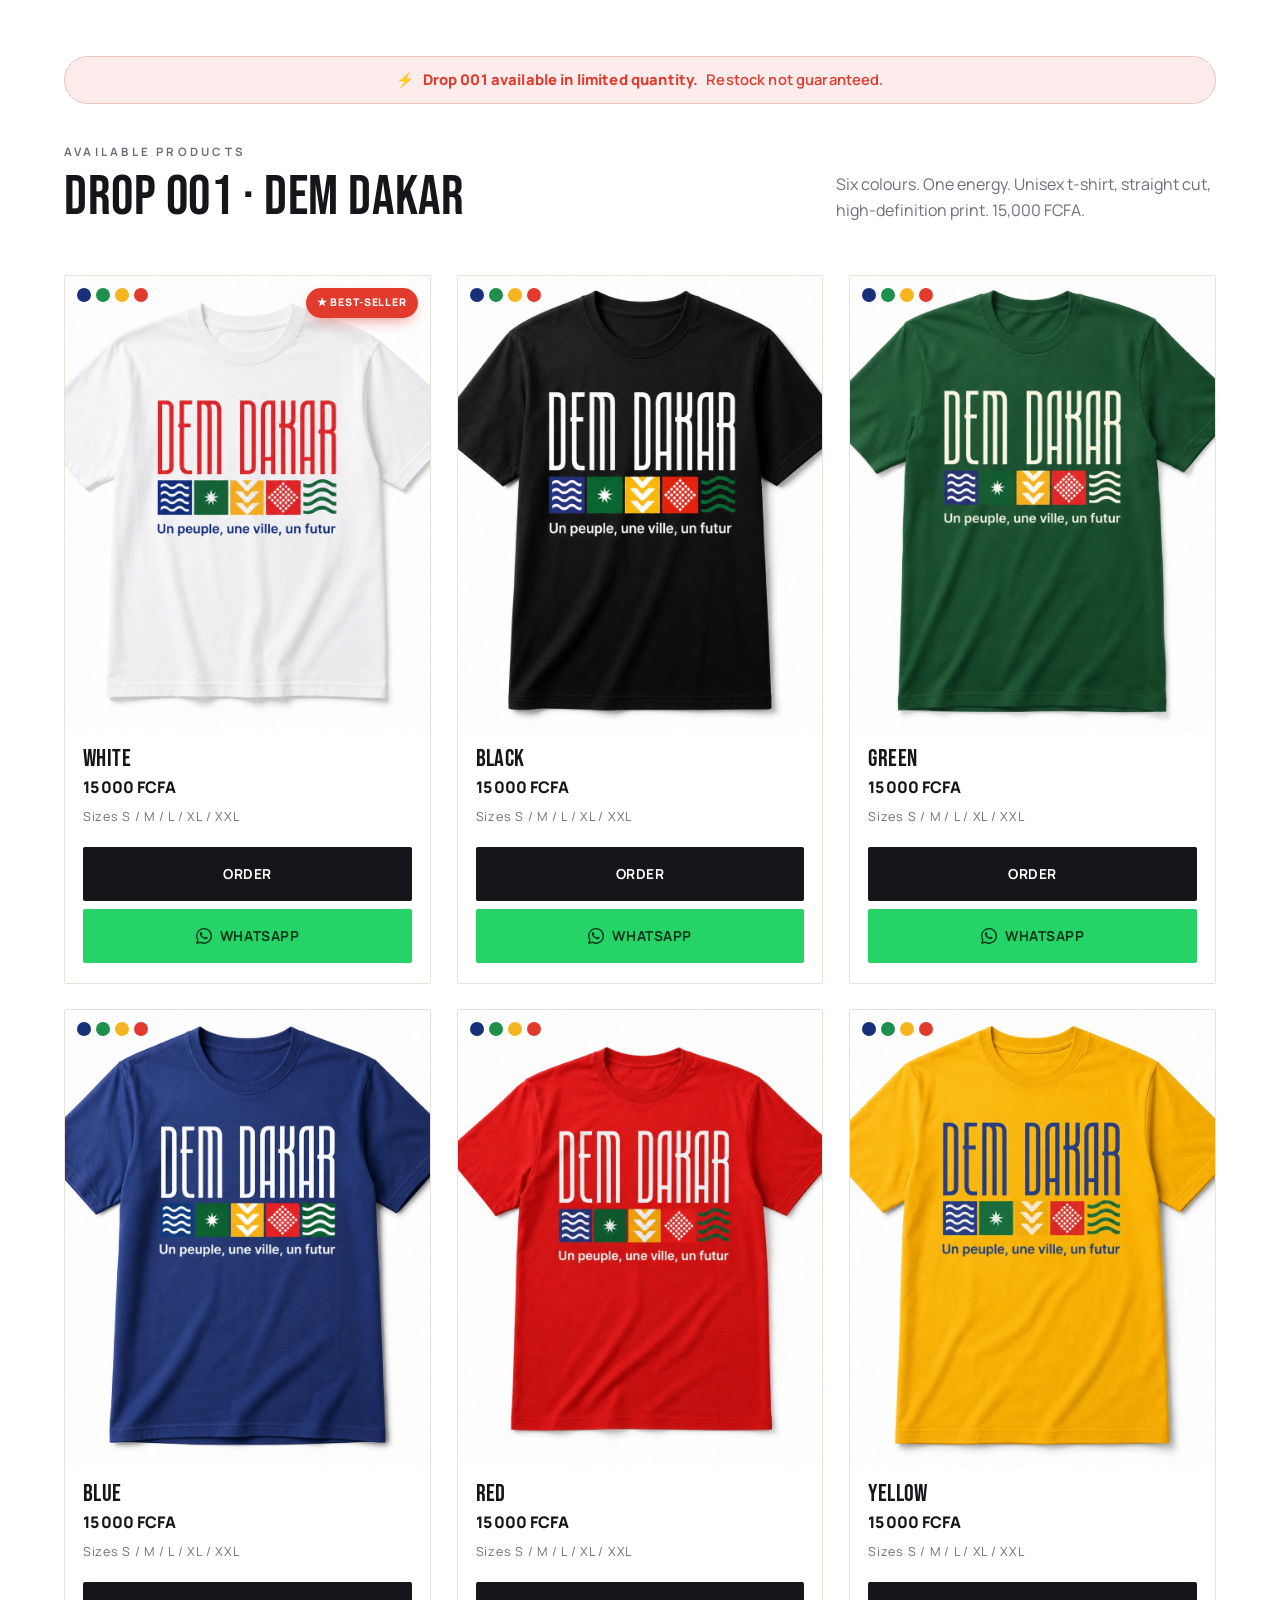
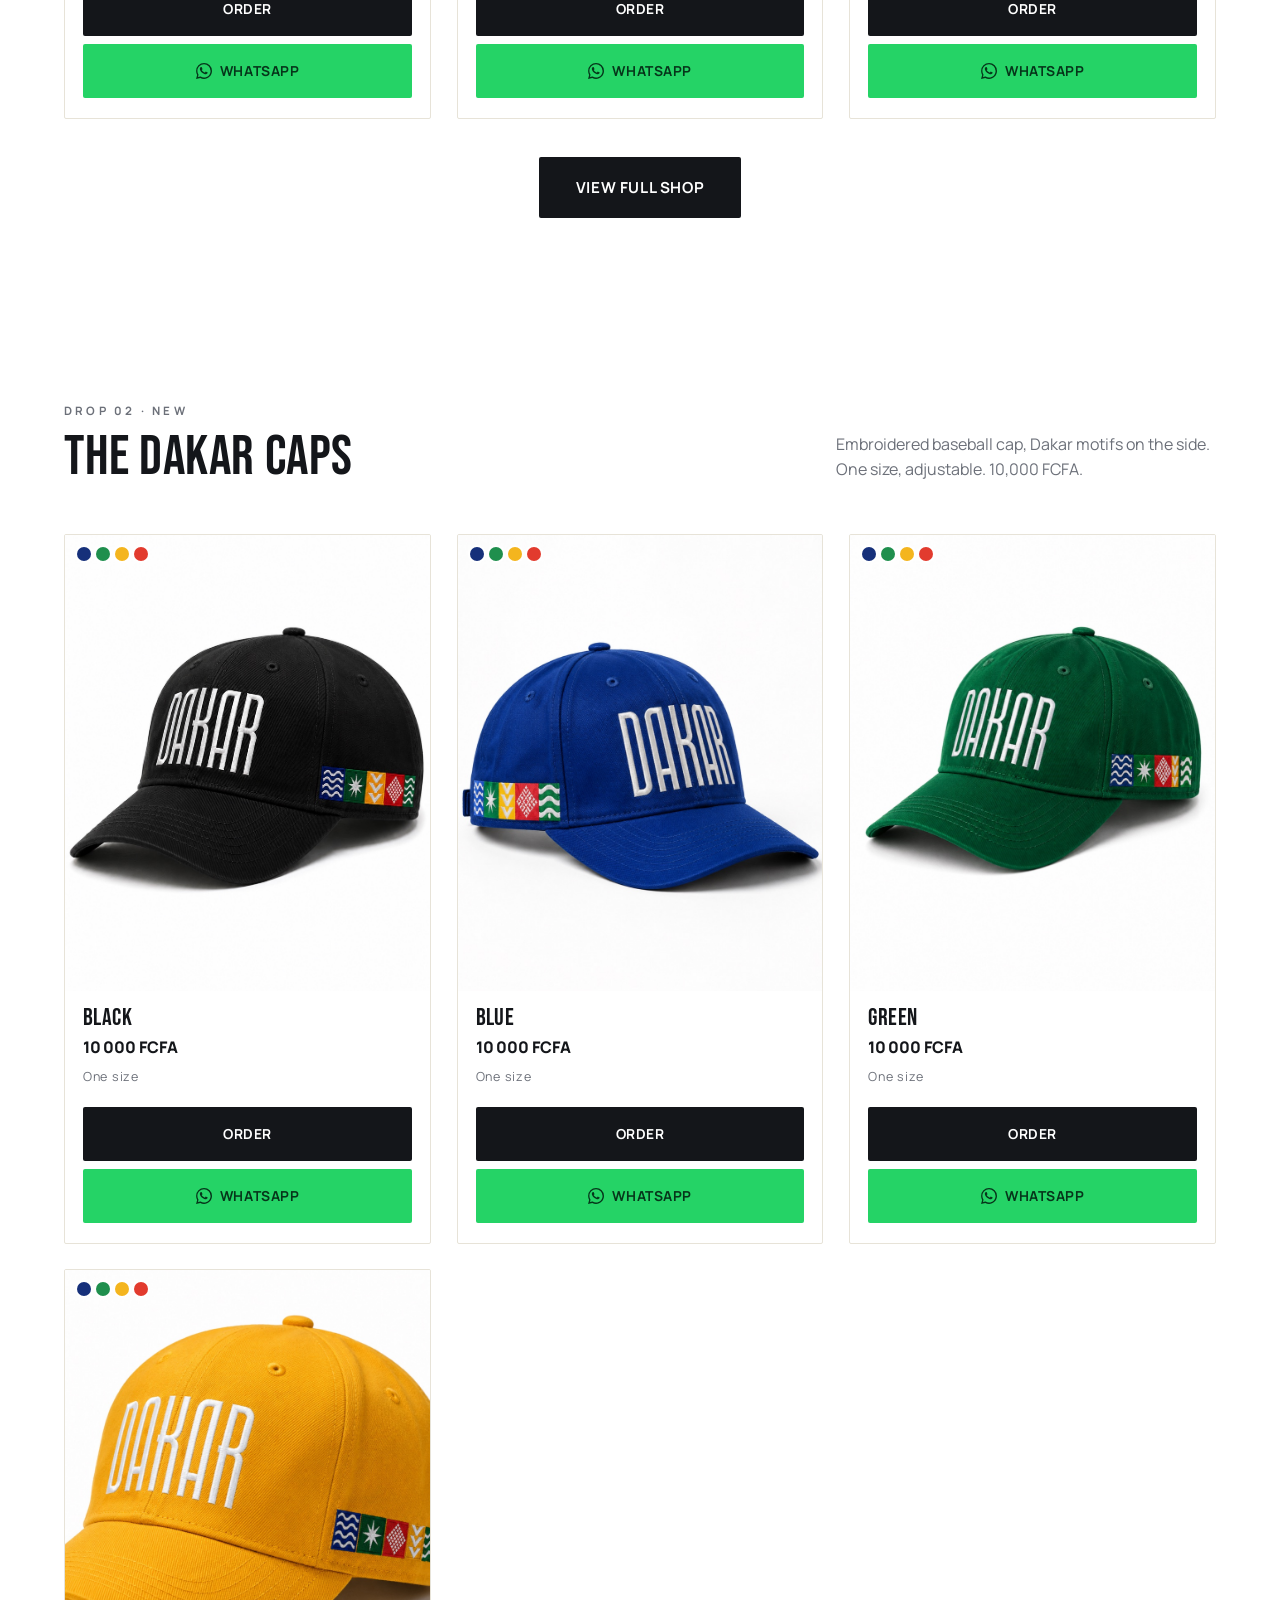
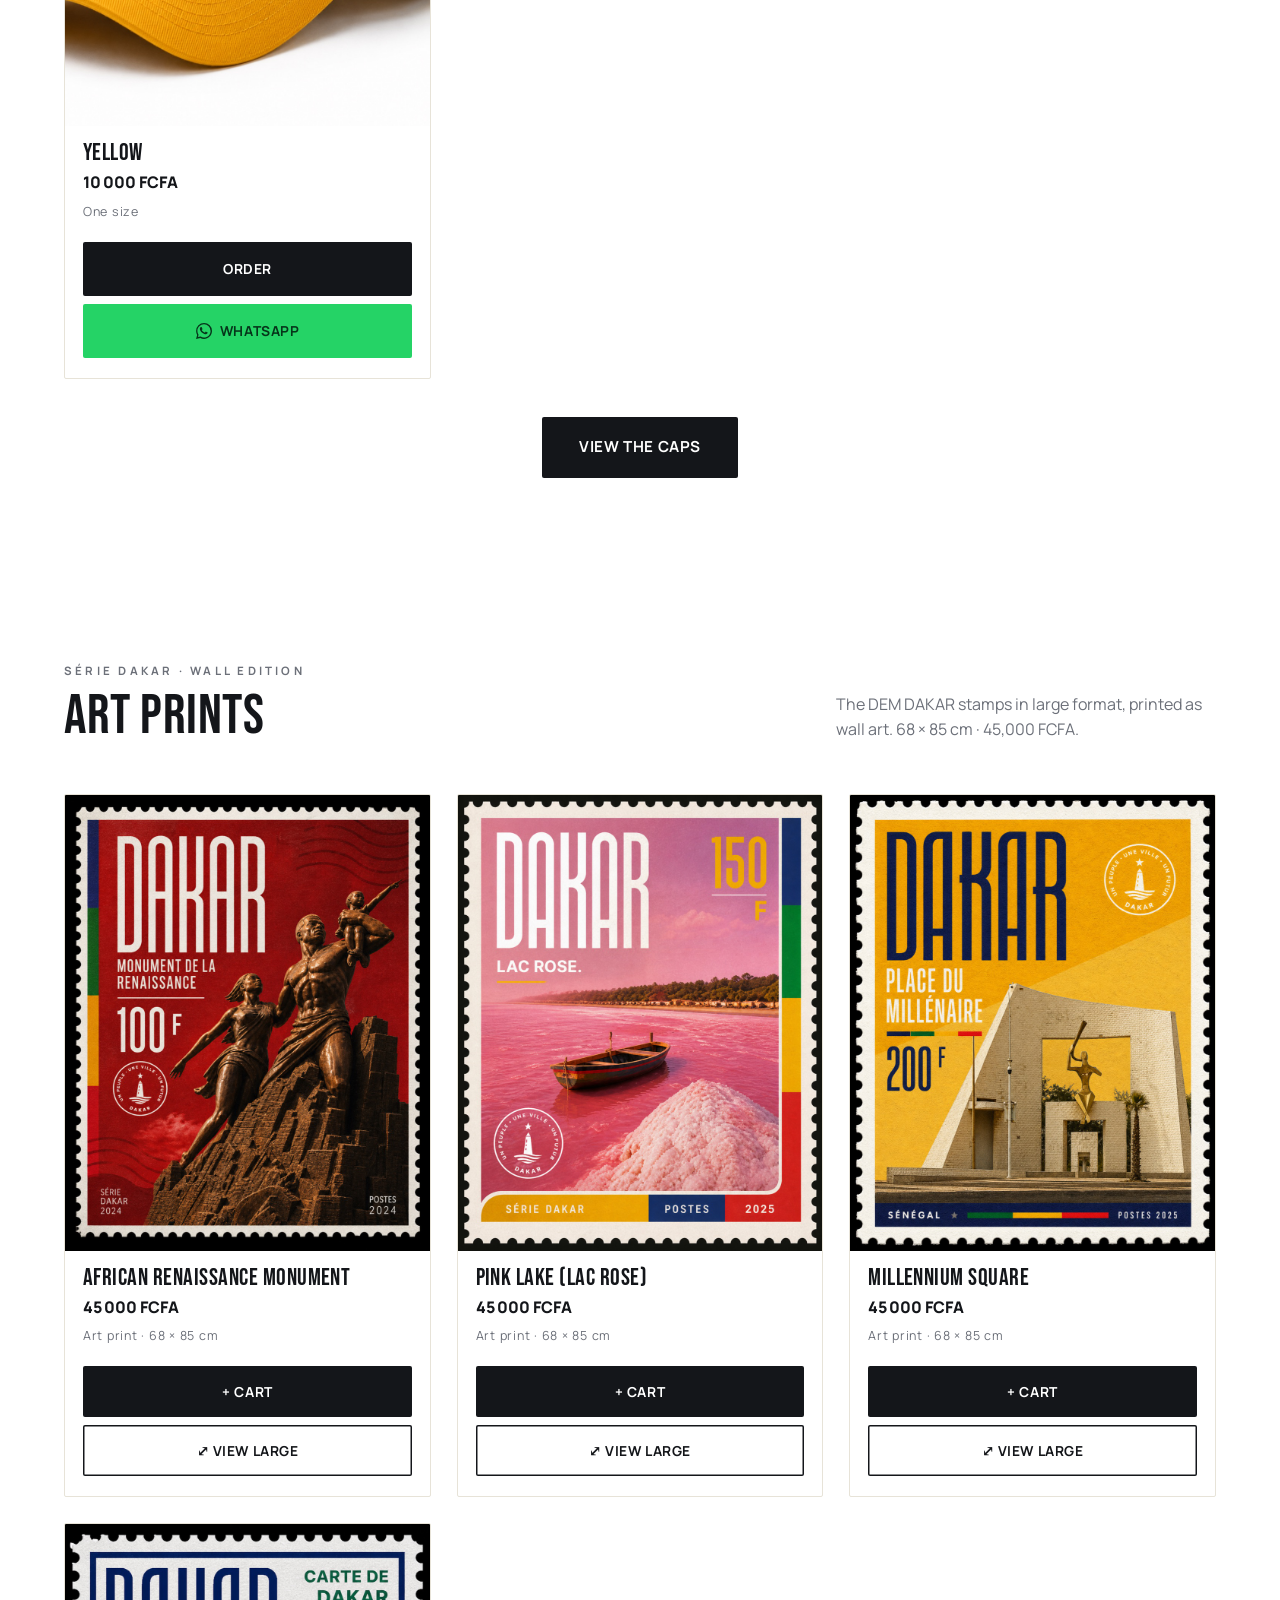
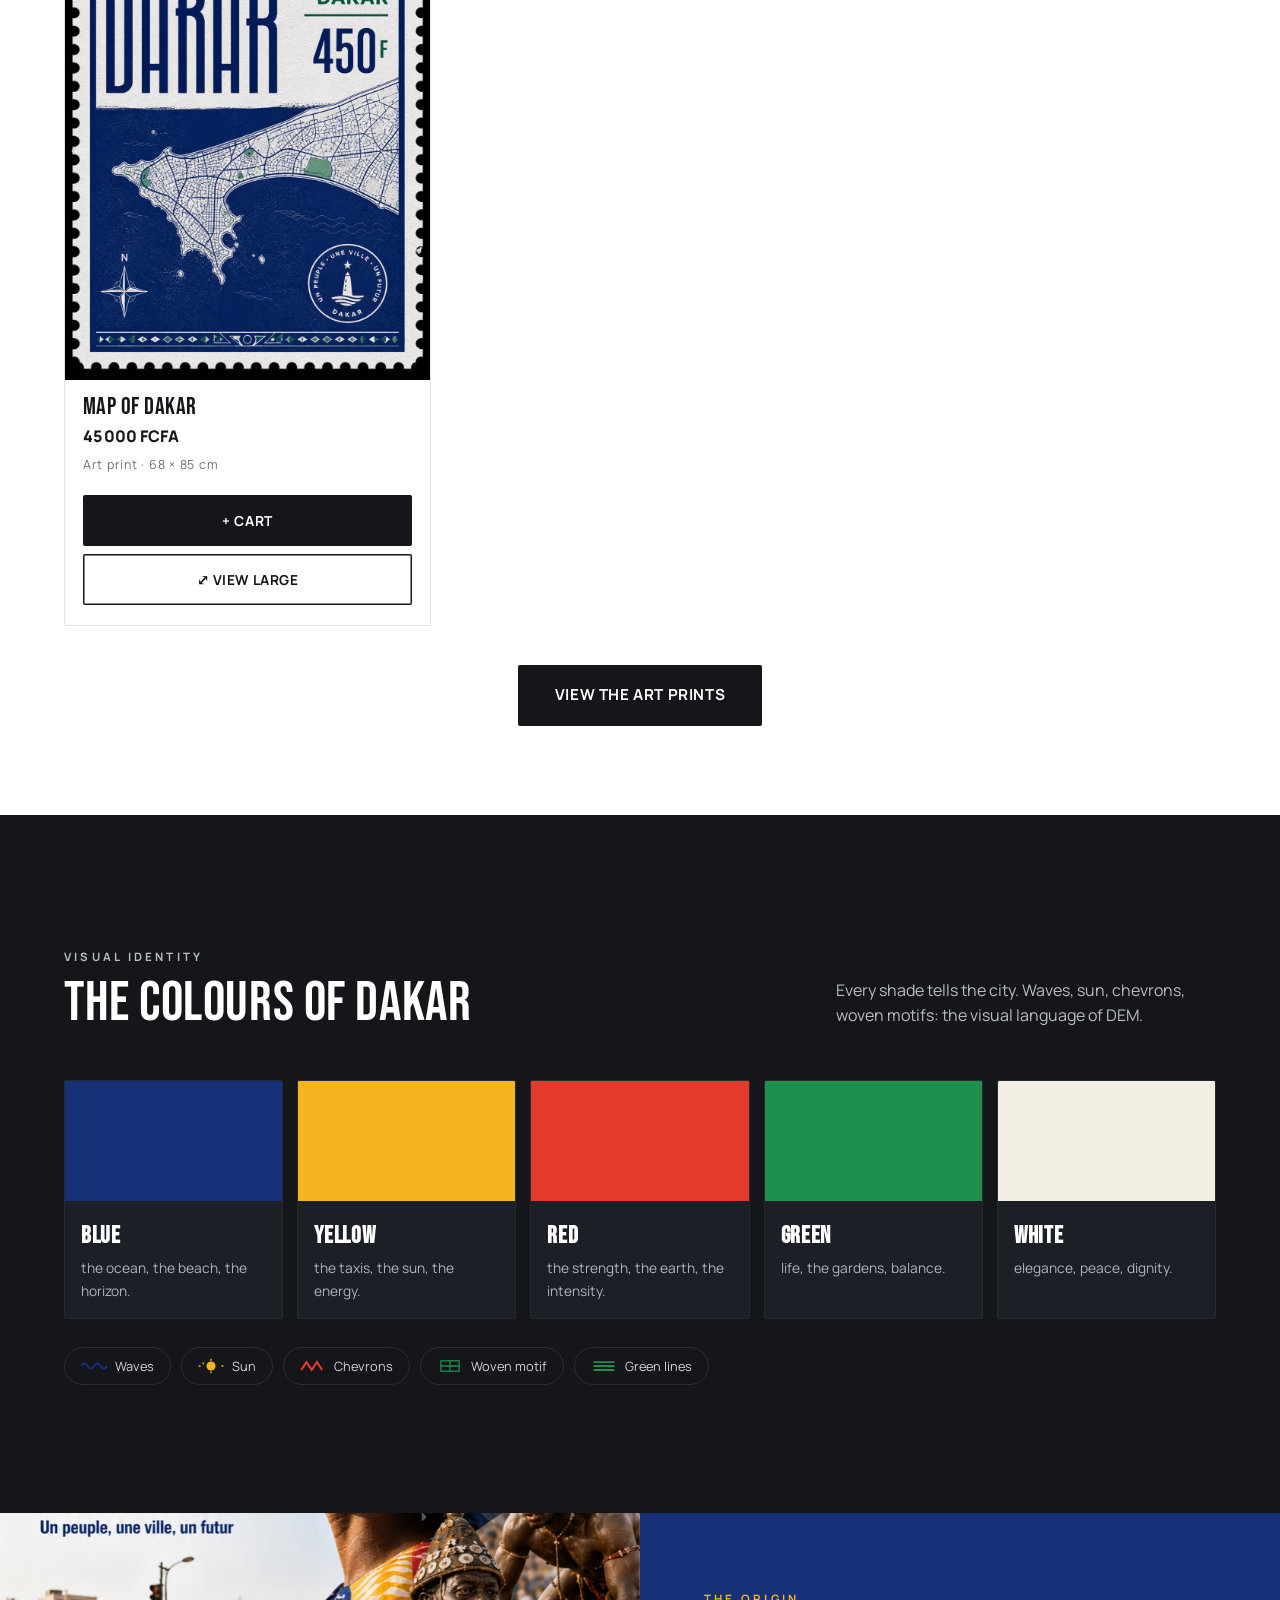
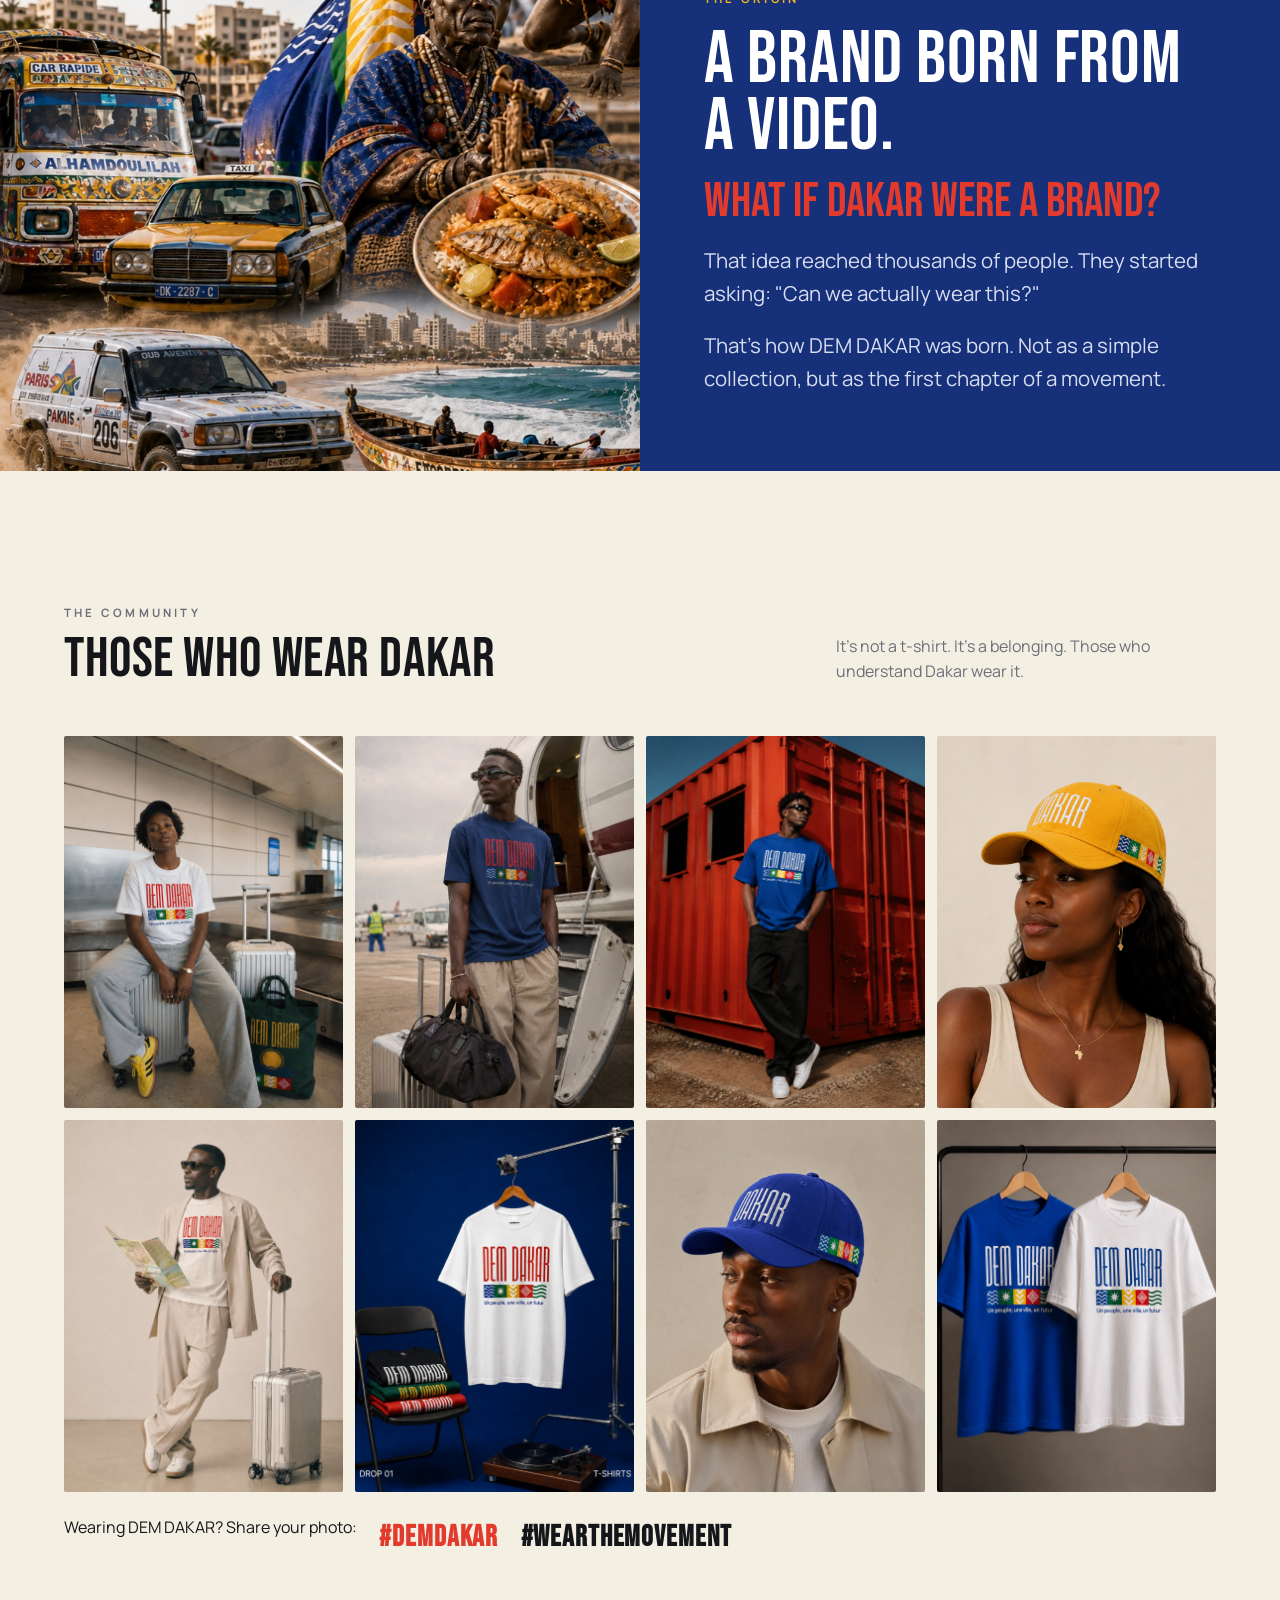
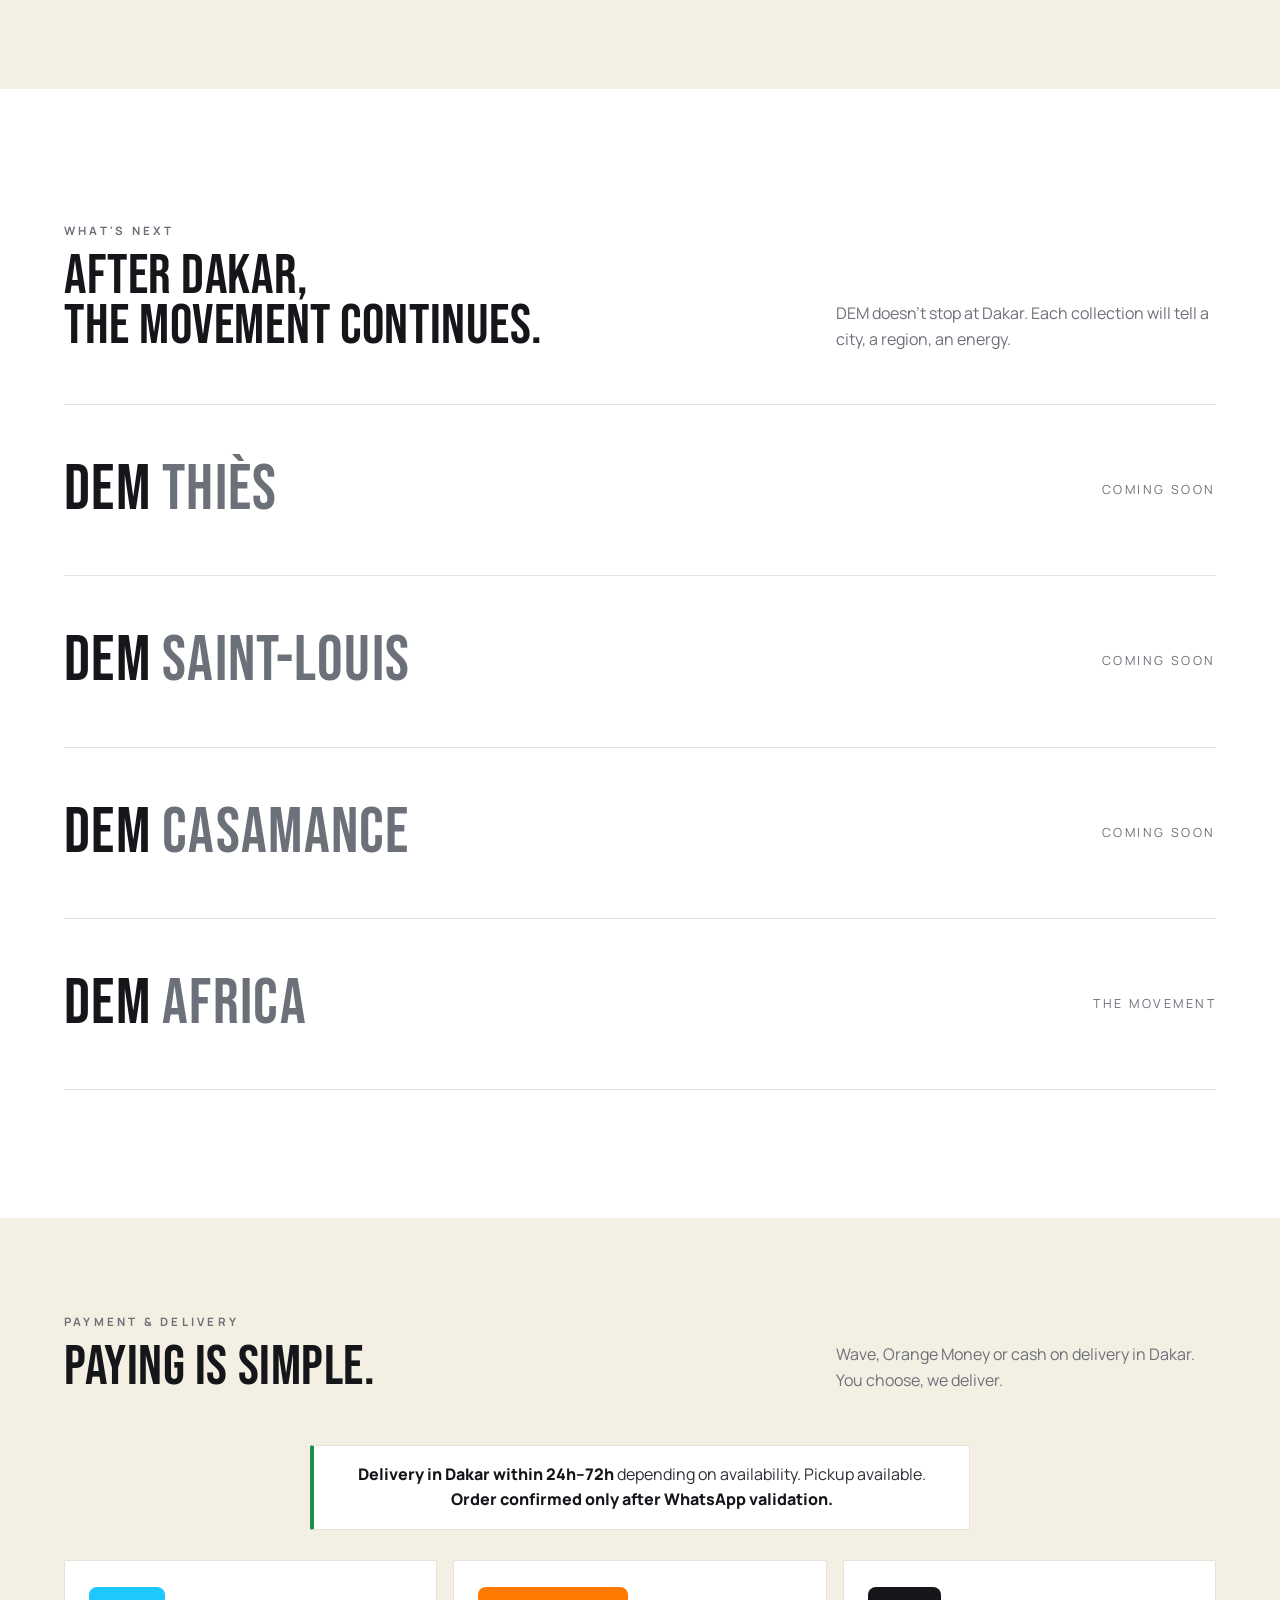
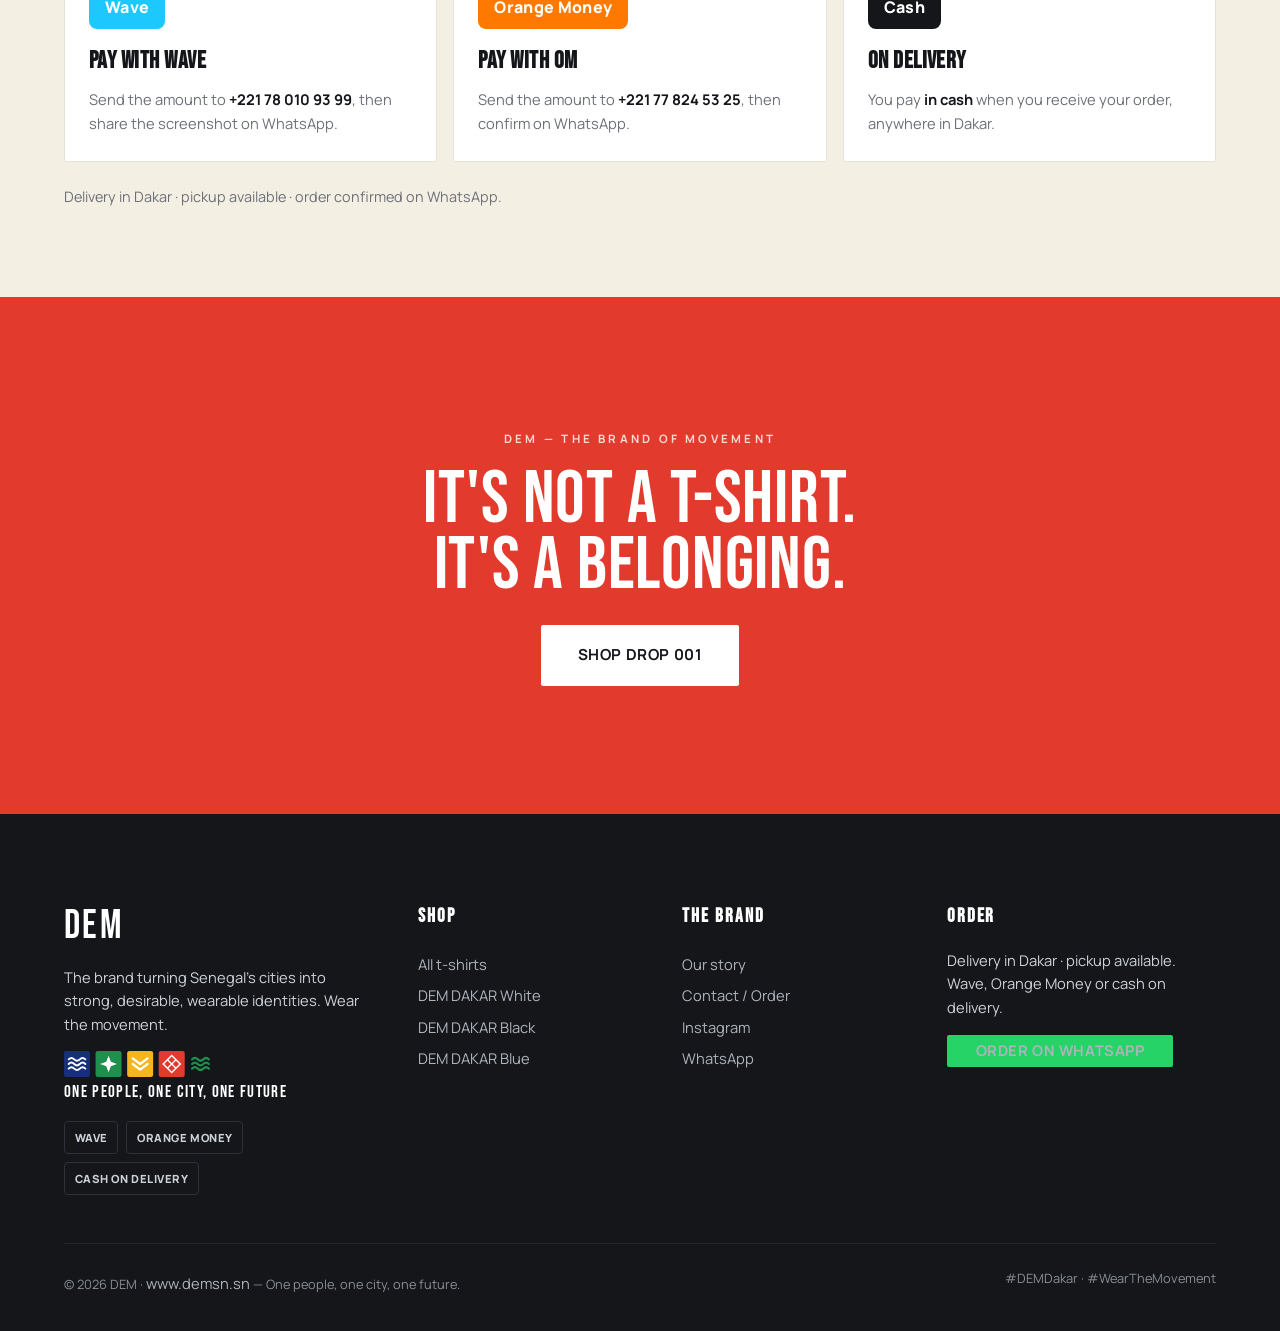
==== commit 595df874: "Hero: fond flou de la photo (plus de gris) + badge Best-seller sur le t-shirt blanc (FR+EN) Co-Autho" ====
--- a/en/index.html
+++ b/en/index.html
@@ -85,6 +85,7 @@
       </div>
     </div>
     <div class="hero__media">
+      <div class="hero-blur" id="heroBlur"></div>
       <div class="hero-slides">
         <img class="hero-slide is-active" src="../assets/lifestyle/hero-1.jpg?v=3" alt="Model wearing the blue DEM DAKAR t-shirt">
         <img class="hero-slide" src="../assets/lifestyle/hero-4.jpg?v=3" alt="Woman wearing the white DEM DAKAR t-shirt at the airport">
--- a/css/styles.css
+++ b/css/styles.css
@@ -566,3 +566,13 @@
 .pcard__media .pcard__zoom{position:absolute;inset:0;display:grid;place-items:center;color:#fff;font-size:2.2rem;background:rgba(20,22,26,.30);opacity:0;transition:opacity .25s}
 .pcard:hover .pcard__media--zoom .pcard__zoom{opacity:1}
 .timbres .grid-products .pcard__media{background:#fff}
+
+/* ---------- Hero : fond flou derrière les photos (plus de bandes grises) ---------- */
+.hero-blur{position:absolute;inset:0;z-index:0;background-size:cover;background-position:center;filter:blur(38px) brightness(.82) saturate(1.08);transform:scale(1.35);transition:background-image .5s var(--ease)}
+.hero__media .hero-slides{position:absolute;inset:0;z-index:1}
+.hero__media::after{z-index:2}
+.hero-dots{z-index:3}
+
+/* ---------- Badge Best-seller ---------- */
+.pcard__badge{position:absolute;top:12px;right:12px;z-index:3;background:var(--red);color:#fff;font-weight:800;font-size:.66rem;letter-spacing:.08em;text-transform:uppercase;padding:.42rem .7rem;border-radius:40px;box-shadow:0 6px 16px -6px rgba(226,59,46,.7);white-space:nowrap}
+.pd-badge{display:inline-block;background:var(--red);color:#fff;font-weight:800;font-size:.68rem;letter-spacing:.08em;text-transform:uppercase;padding:.35rem .7rem;border-radius:40px;margin-left:.5rem;vertical-align:middle}
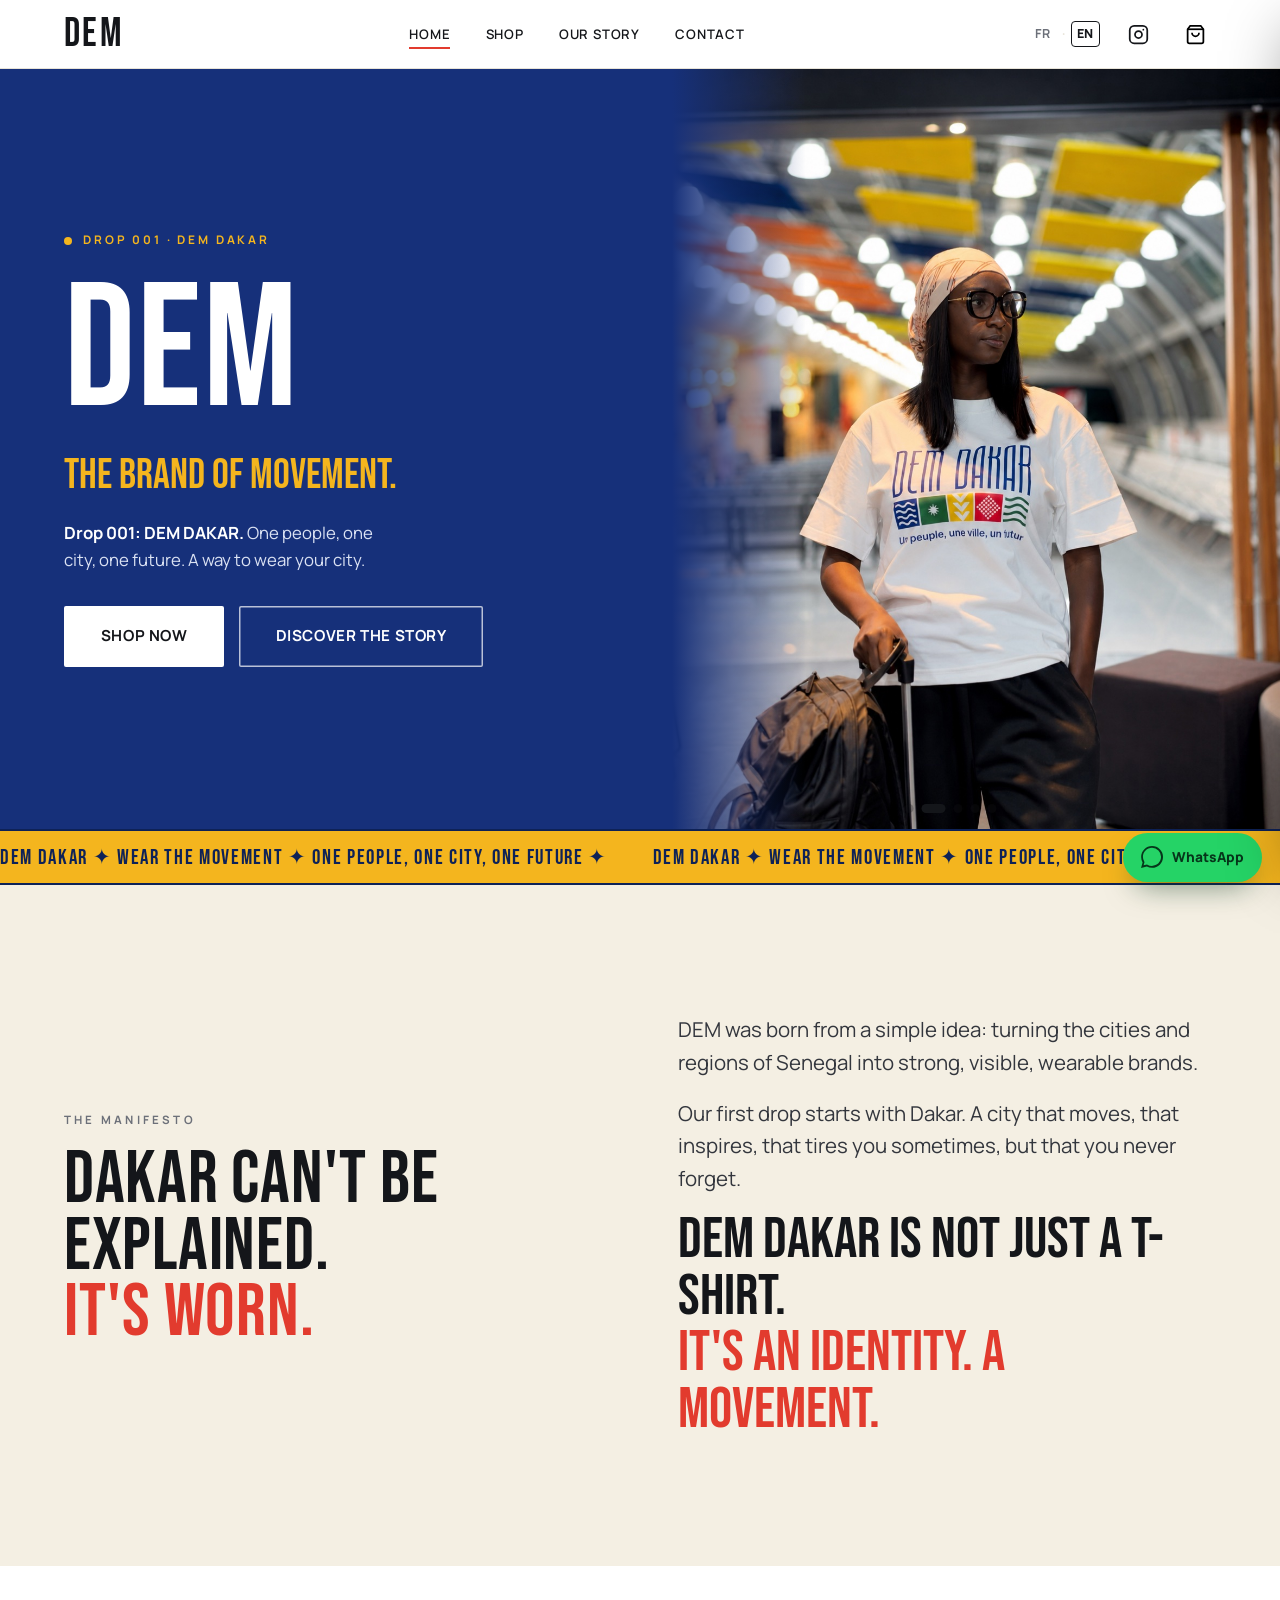
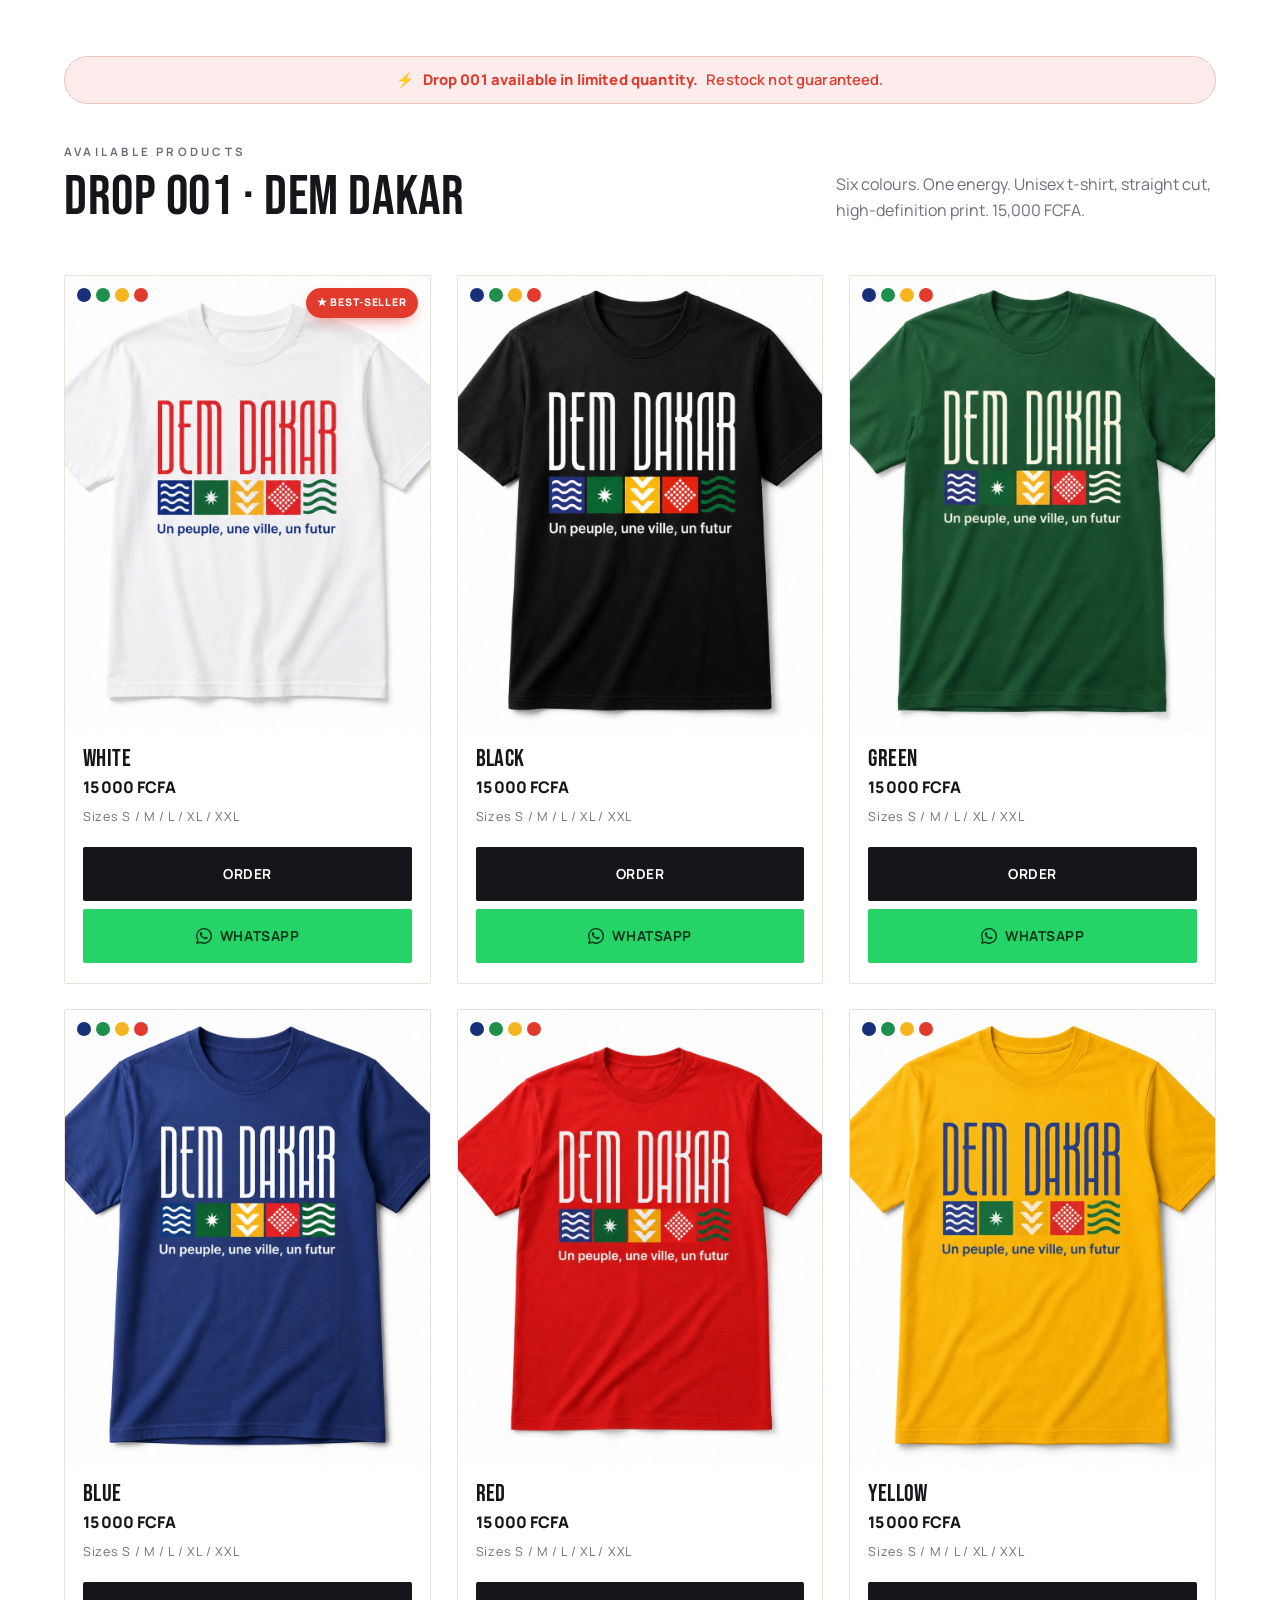
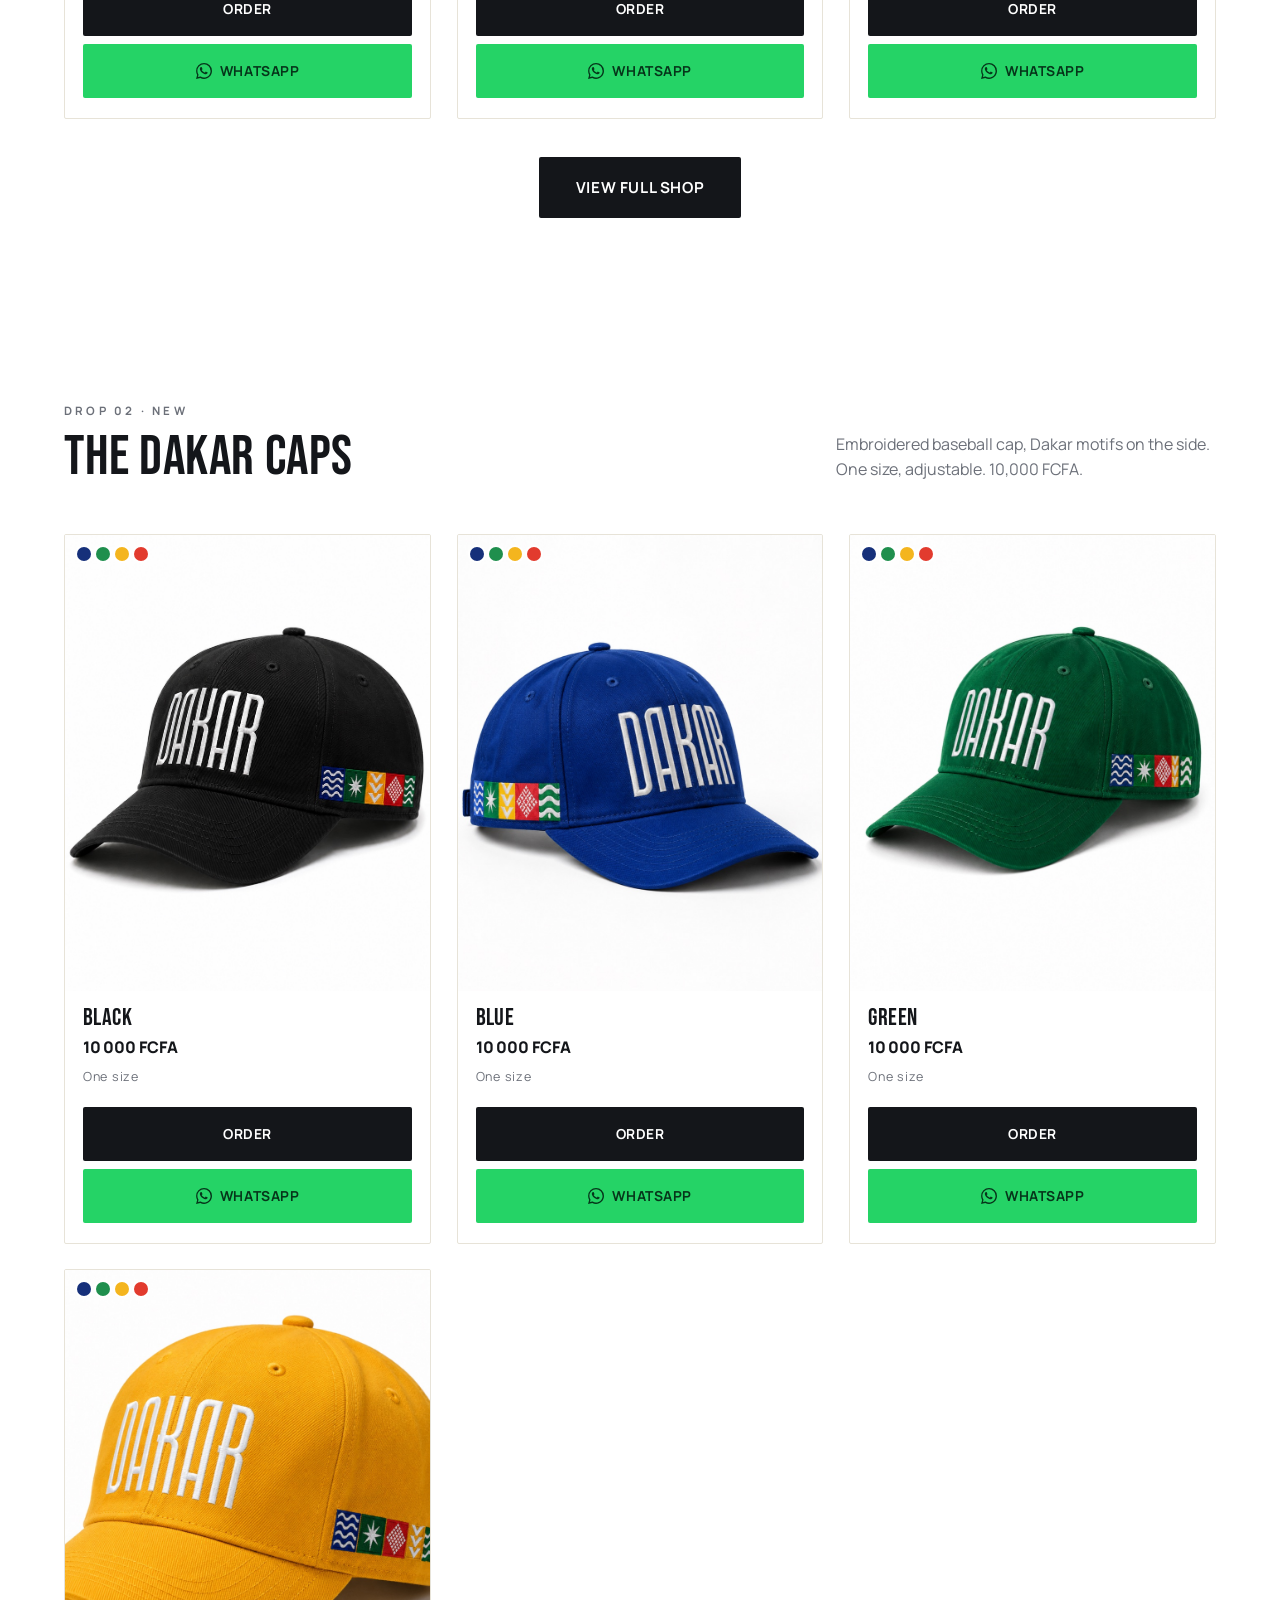
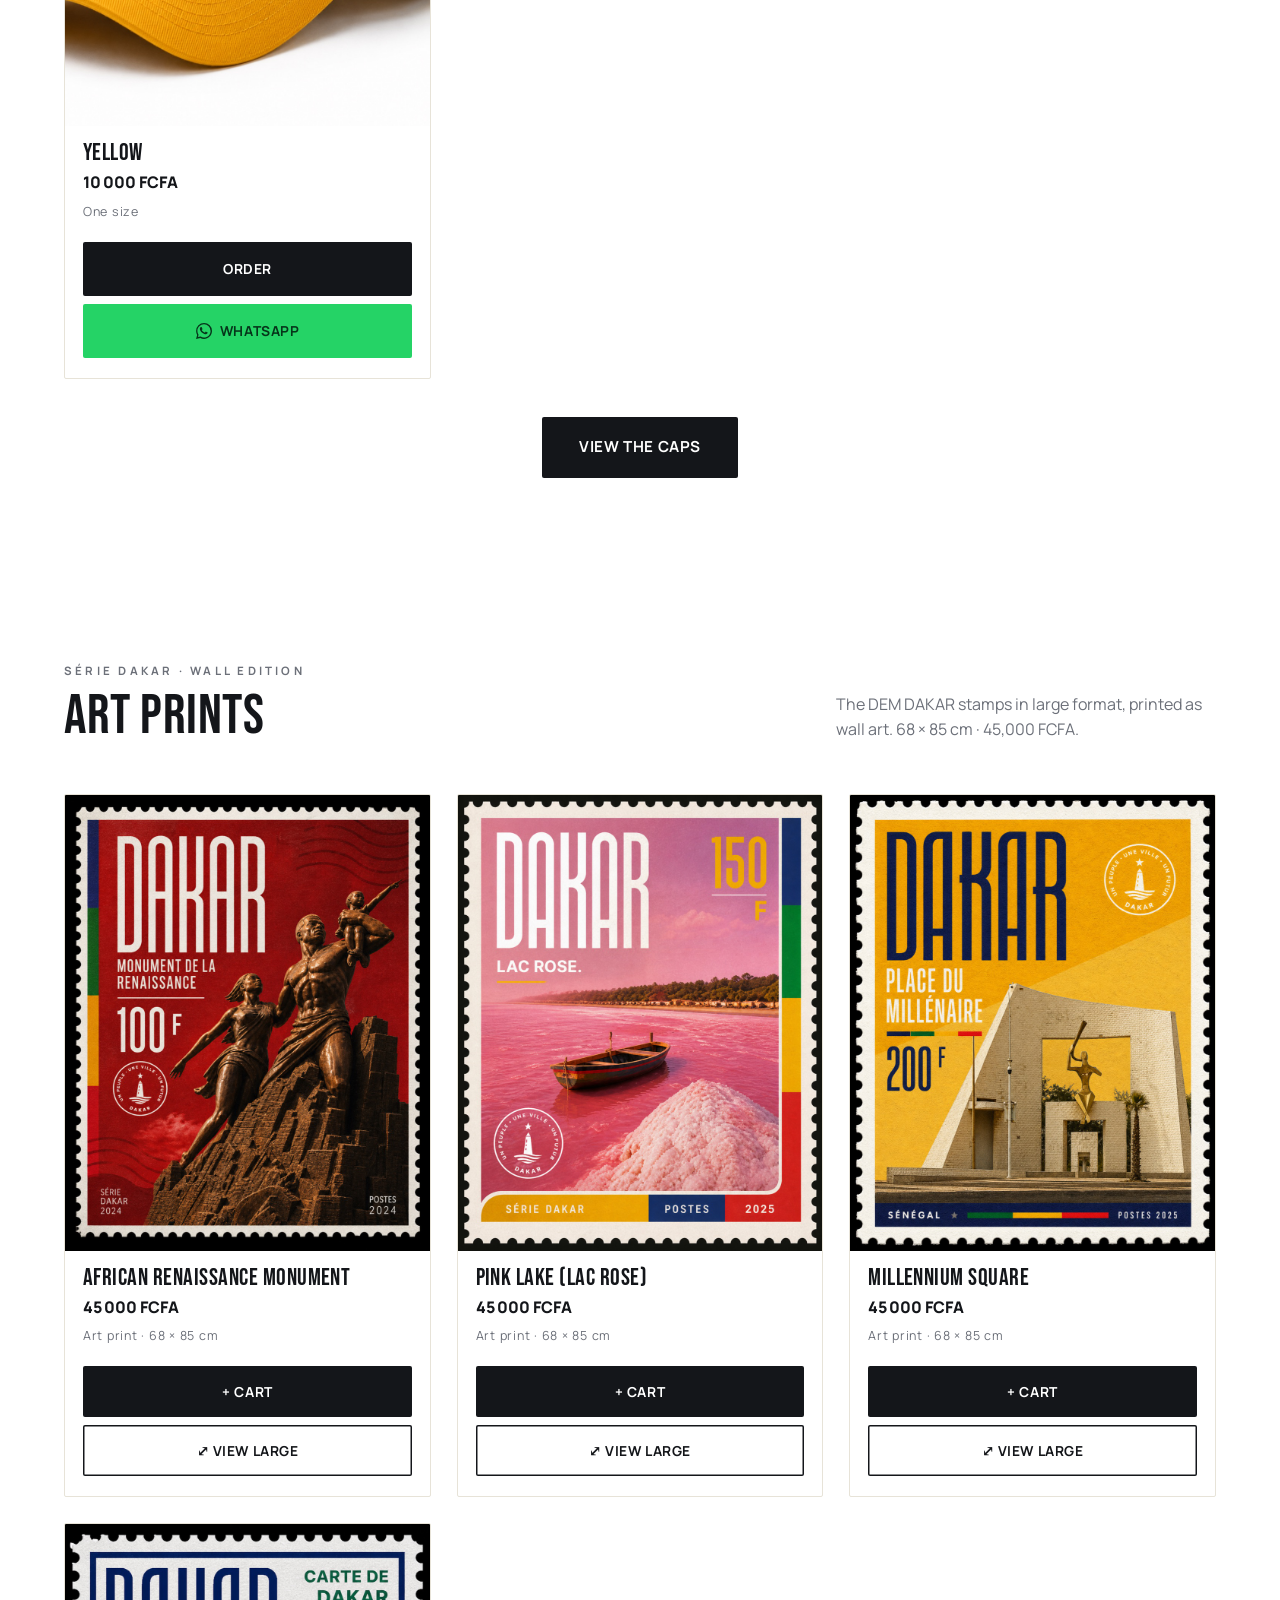
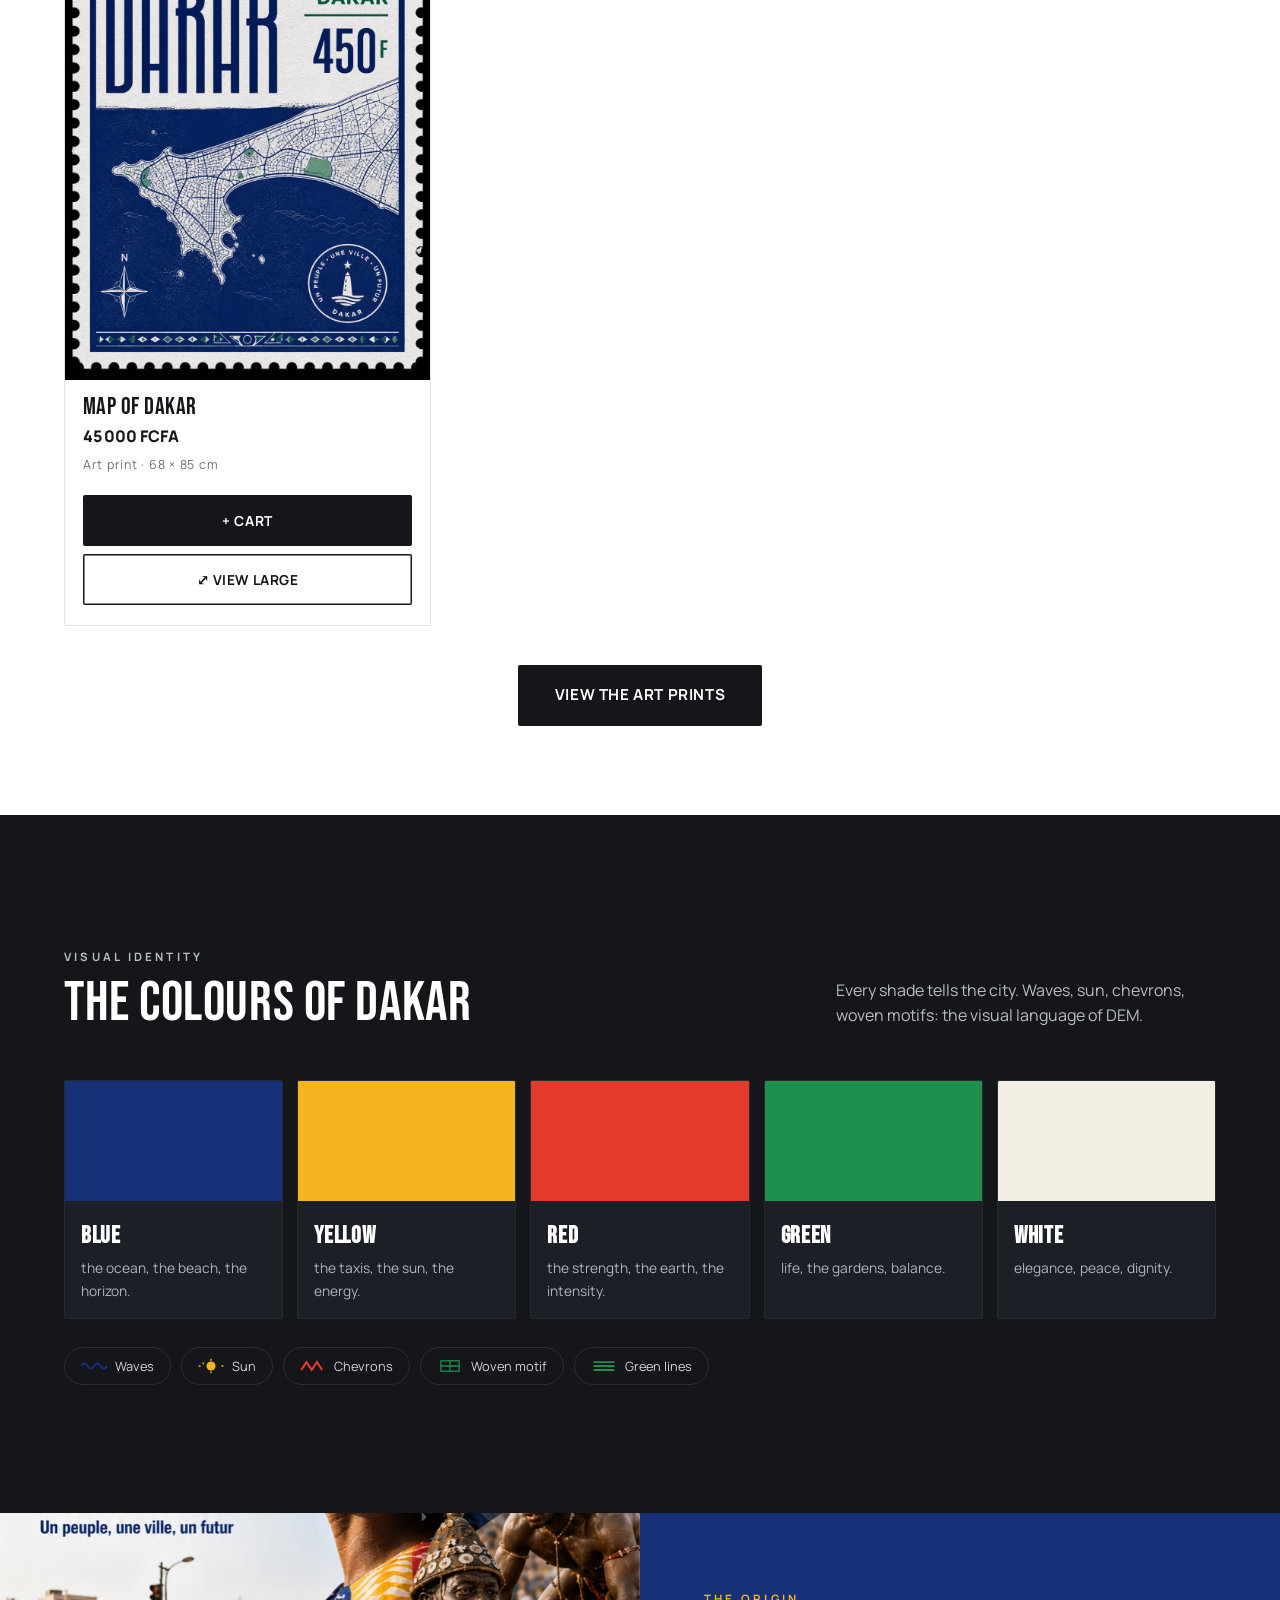
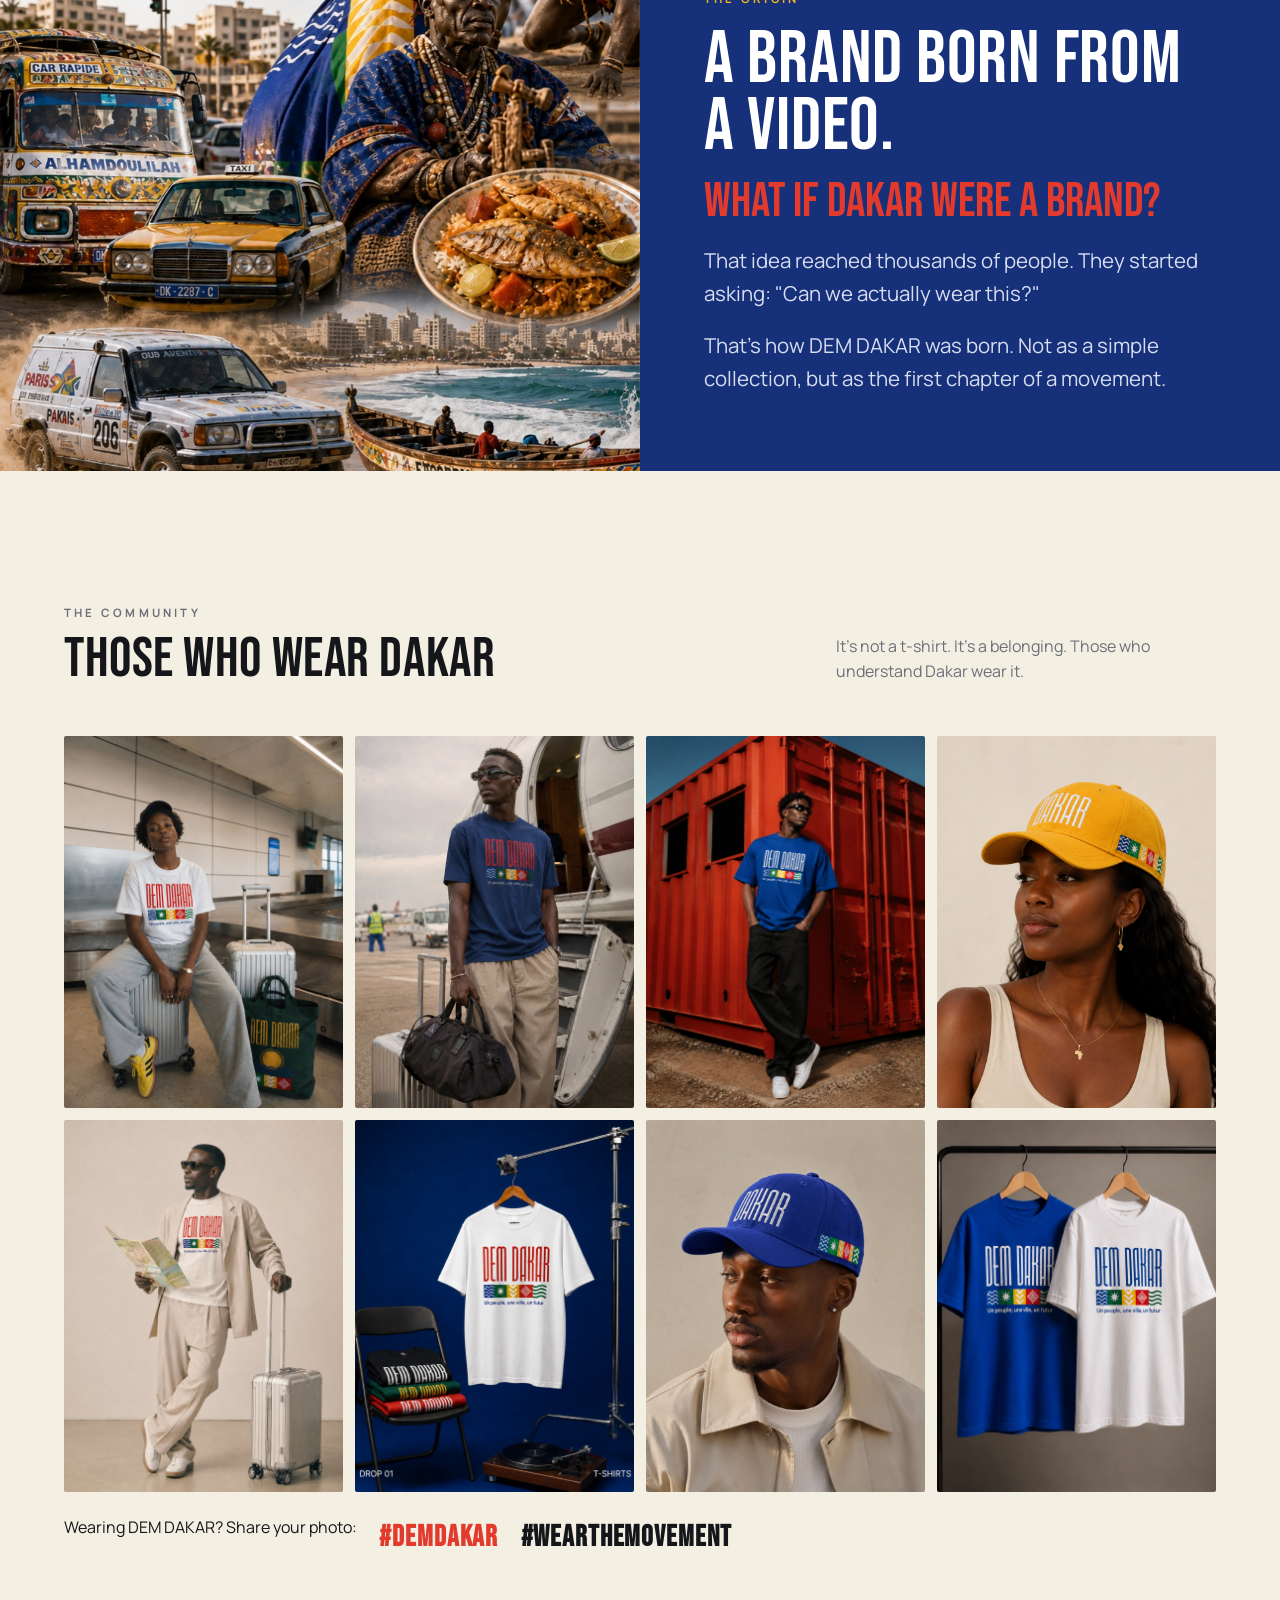
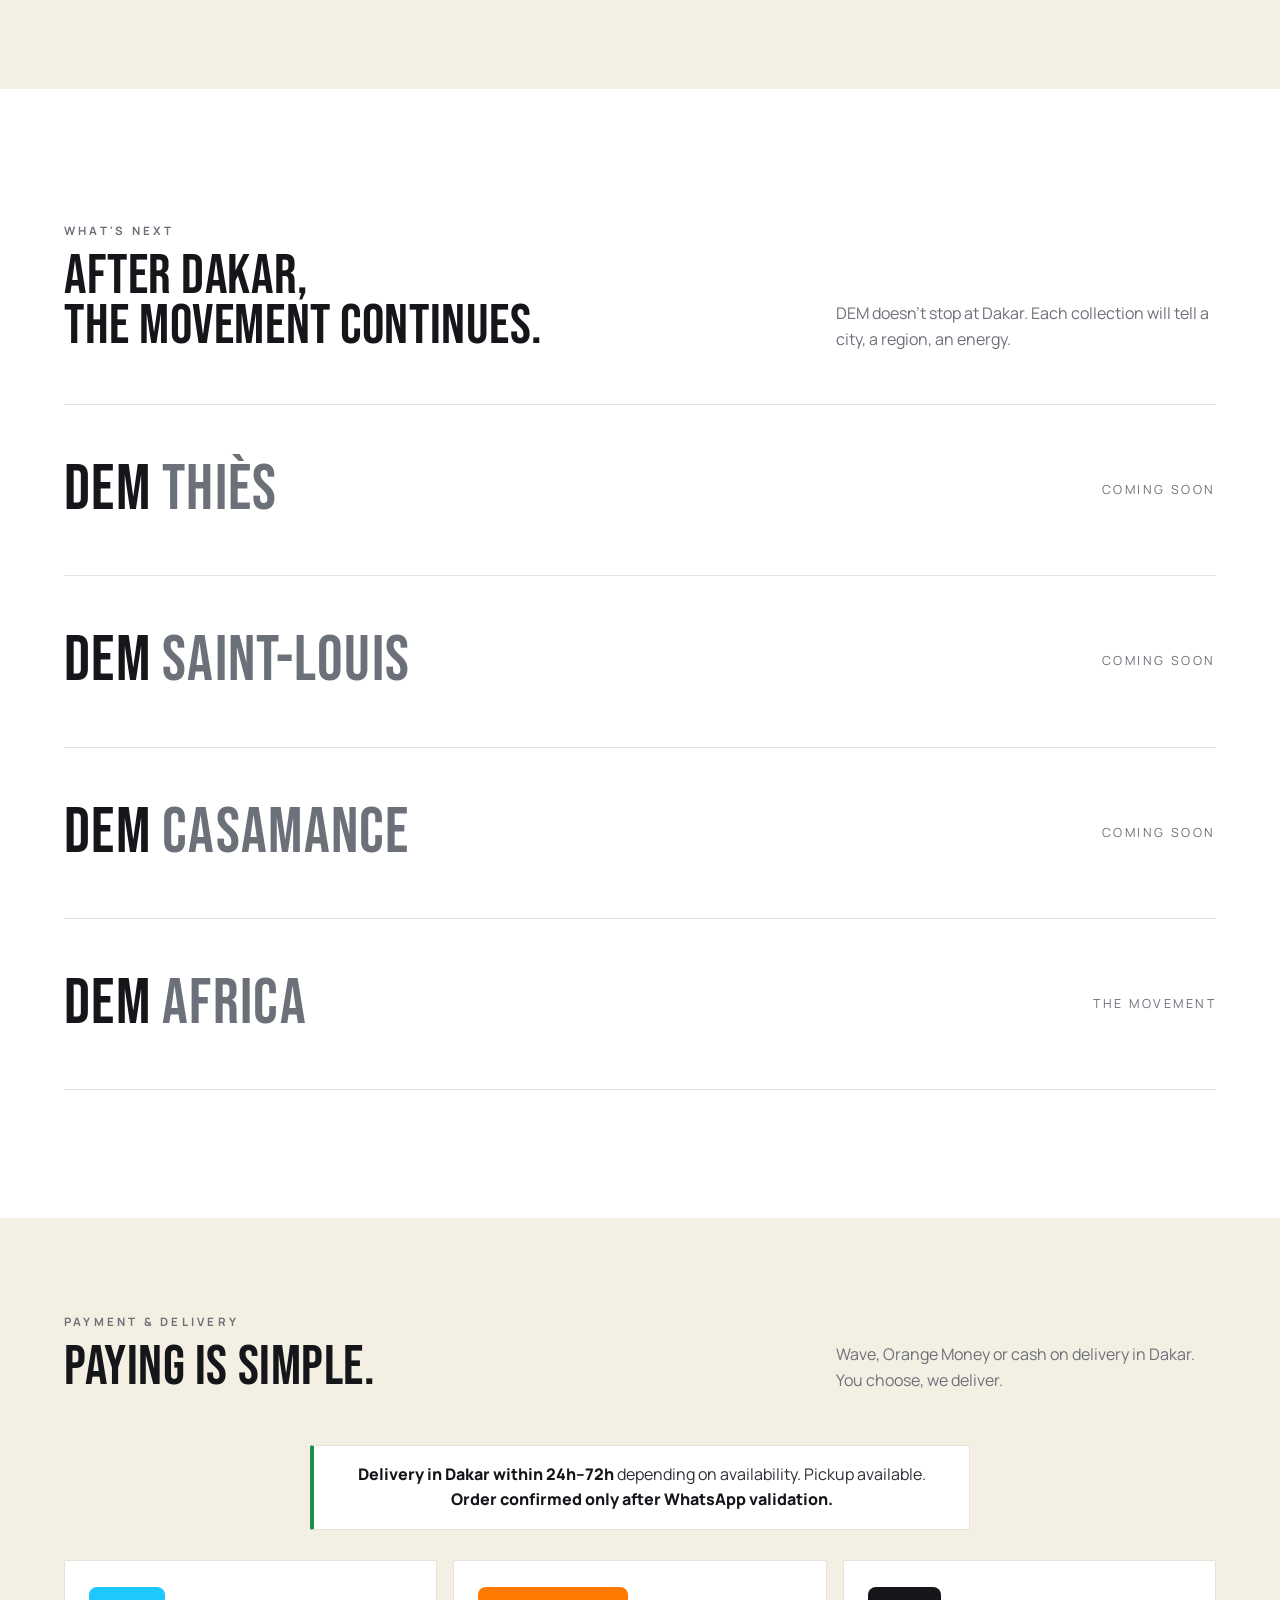
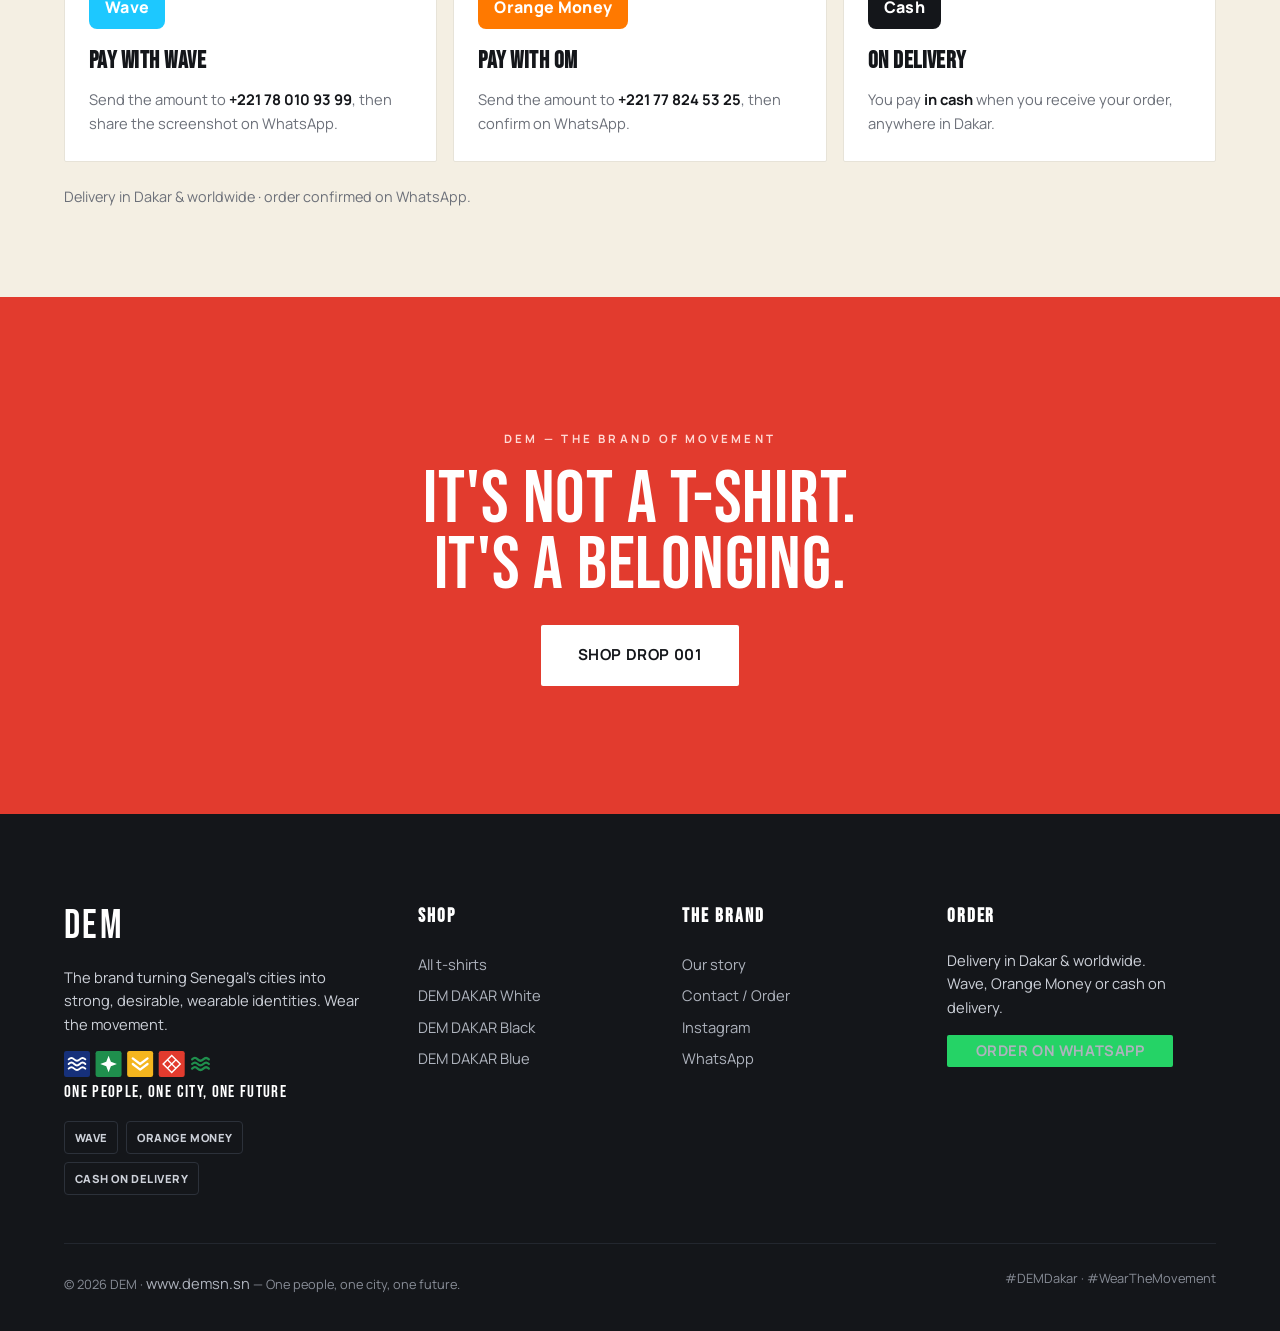
==== commit e82727d5: "Livraison internationale ajoutée (diaspora) — footer, paiement, contact FR+EN Co-Authored-By: Claude" ====
--- a/en/index.html
+++ b/en/index.html
@@ -288,7 +288,7 @@
         <p>You pay <b>in cash</b> when you receive your order, anywhere in Dakar.</p>
       </div>
     </div>
-    <p class="pm-note">Delivery in Dakar · pickup available · order confirmed on WhatsApp.</p>
+    <p class="pm-note">Delivery in Dakar & worldwide · order confirmed on WhatsApp.</p>
   </div>
 </section>
 
@@ -326,7 +326,7 @@
       </div>
       <div>
         <h4>Order</h4>
-        <p style="font-size:.92rem">Delivery in Dakar · pickup available.<br>Wave, Orange Money or cash on delivery.</p>
+        <p style="font-size:.92rem">Delivery in Dakar & worldwide.<br>Wave, Orange Money or cash on delivery.</p>
         <a class="btn btn--wa" data-wa target="_blank" rel="noopener" style="margin-top:1rem">Order on WhatsApp</a>
       </div>
     </div>
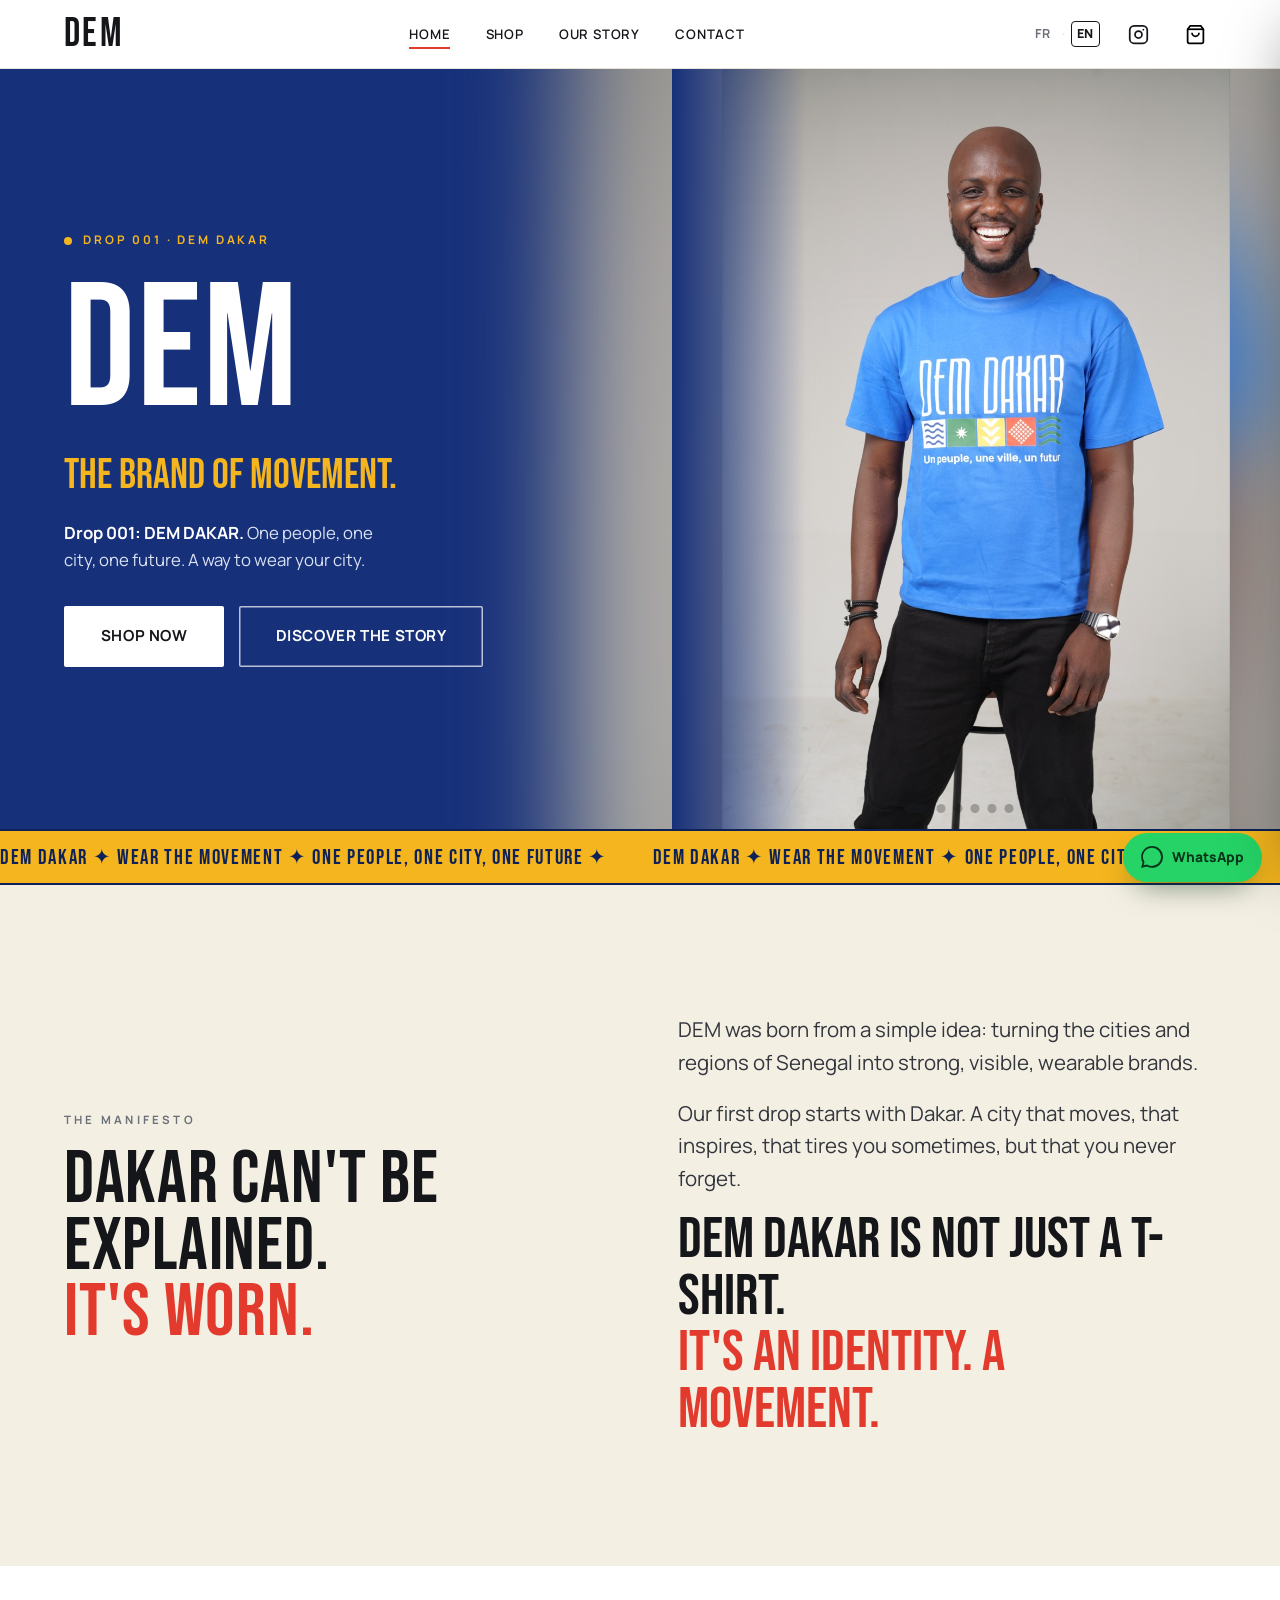
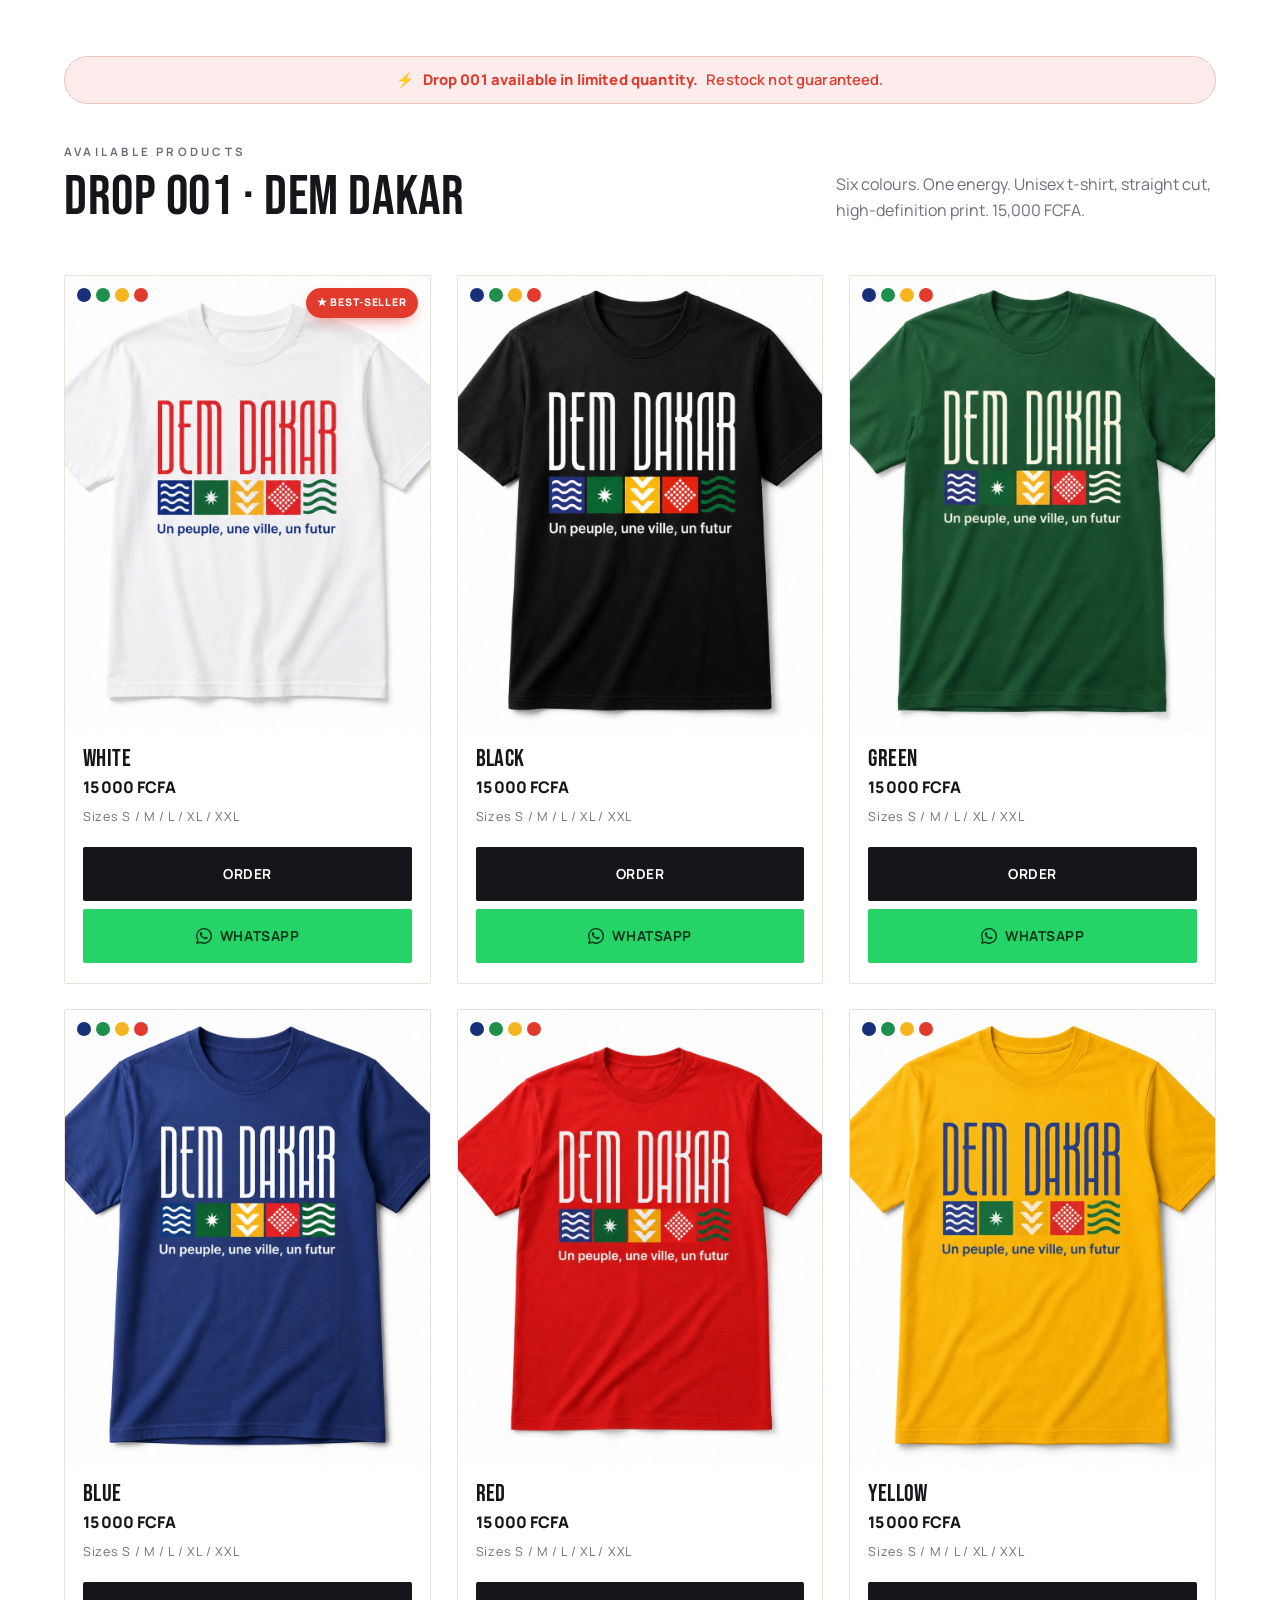
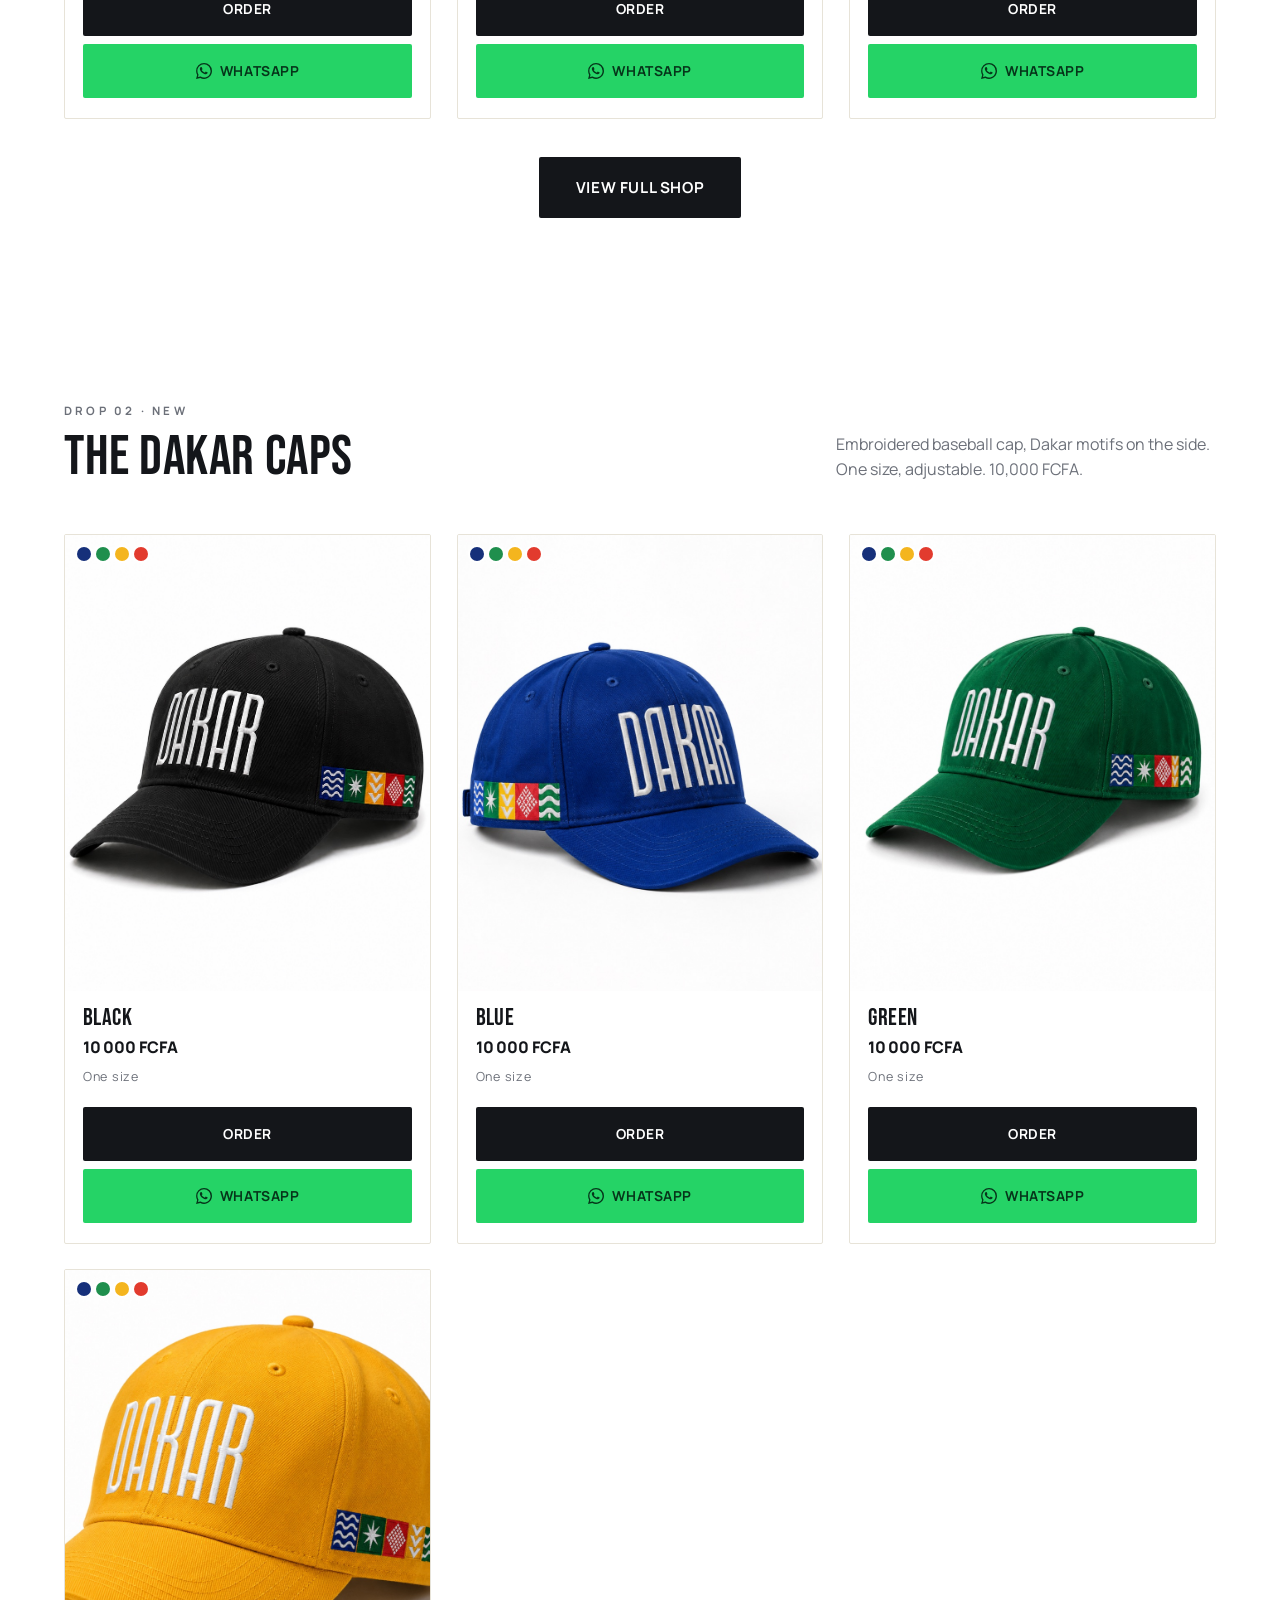
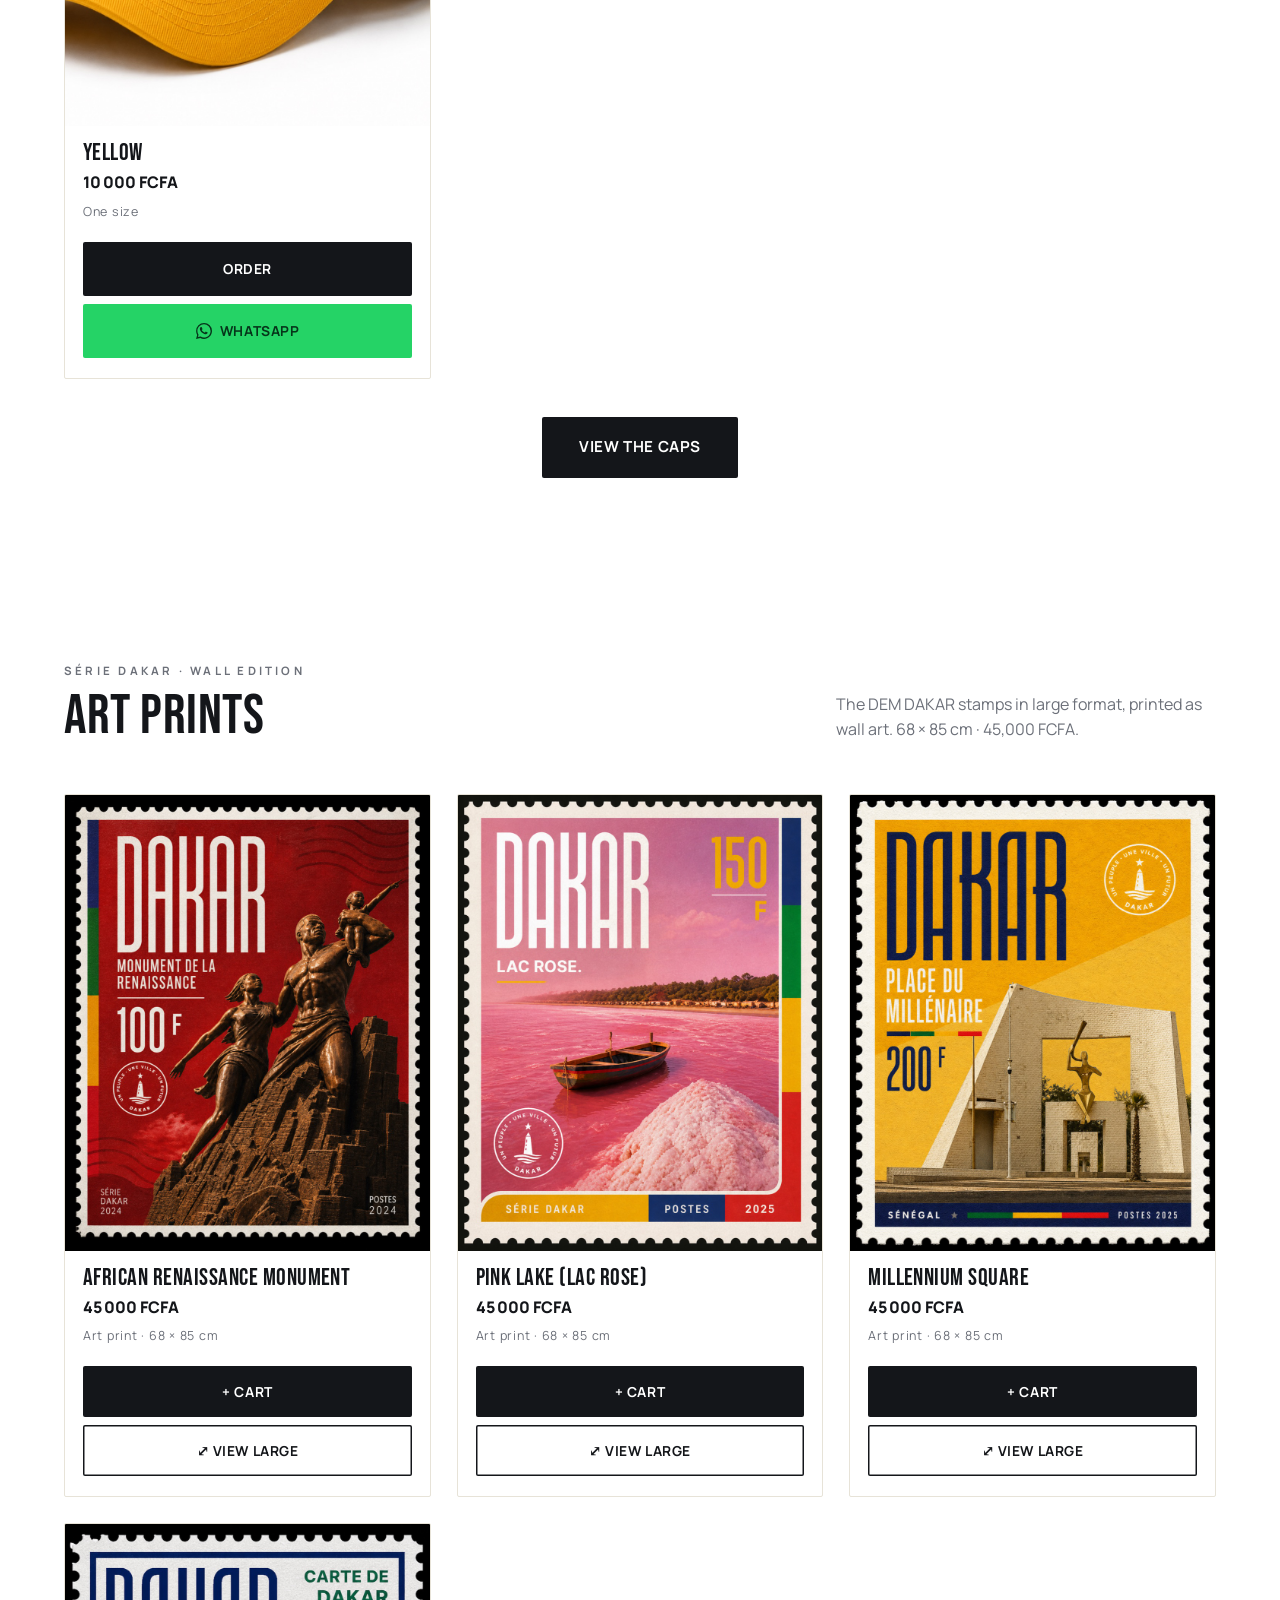
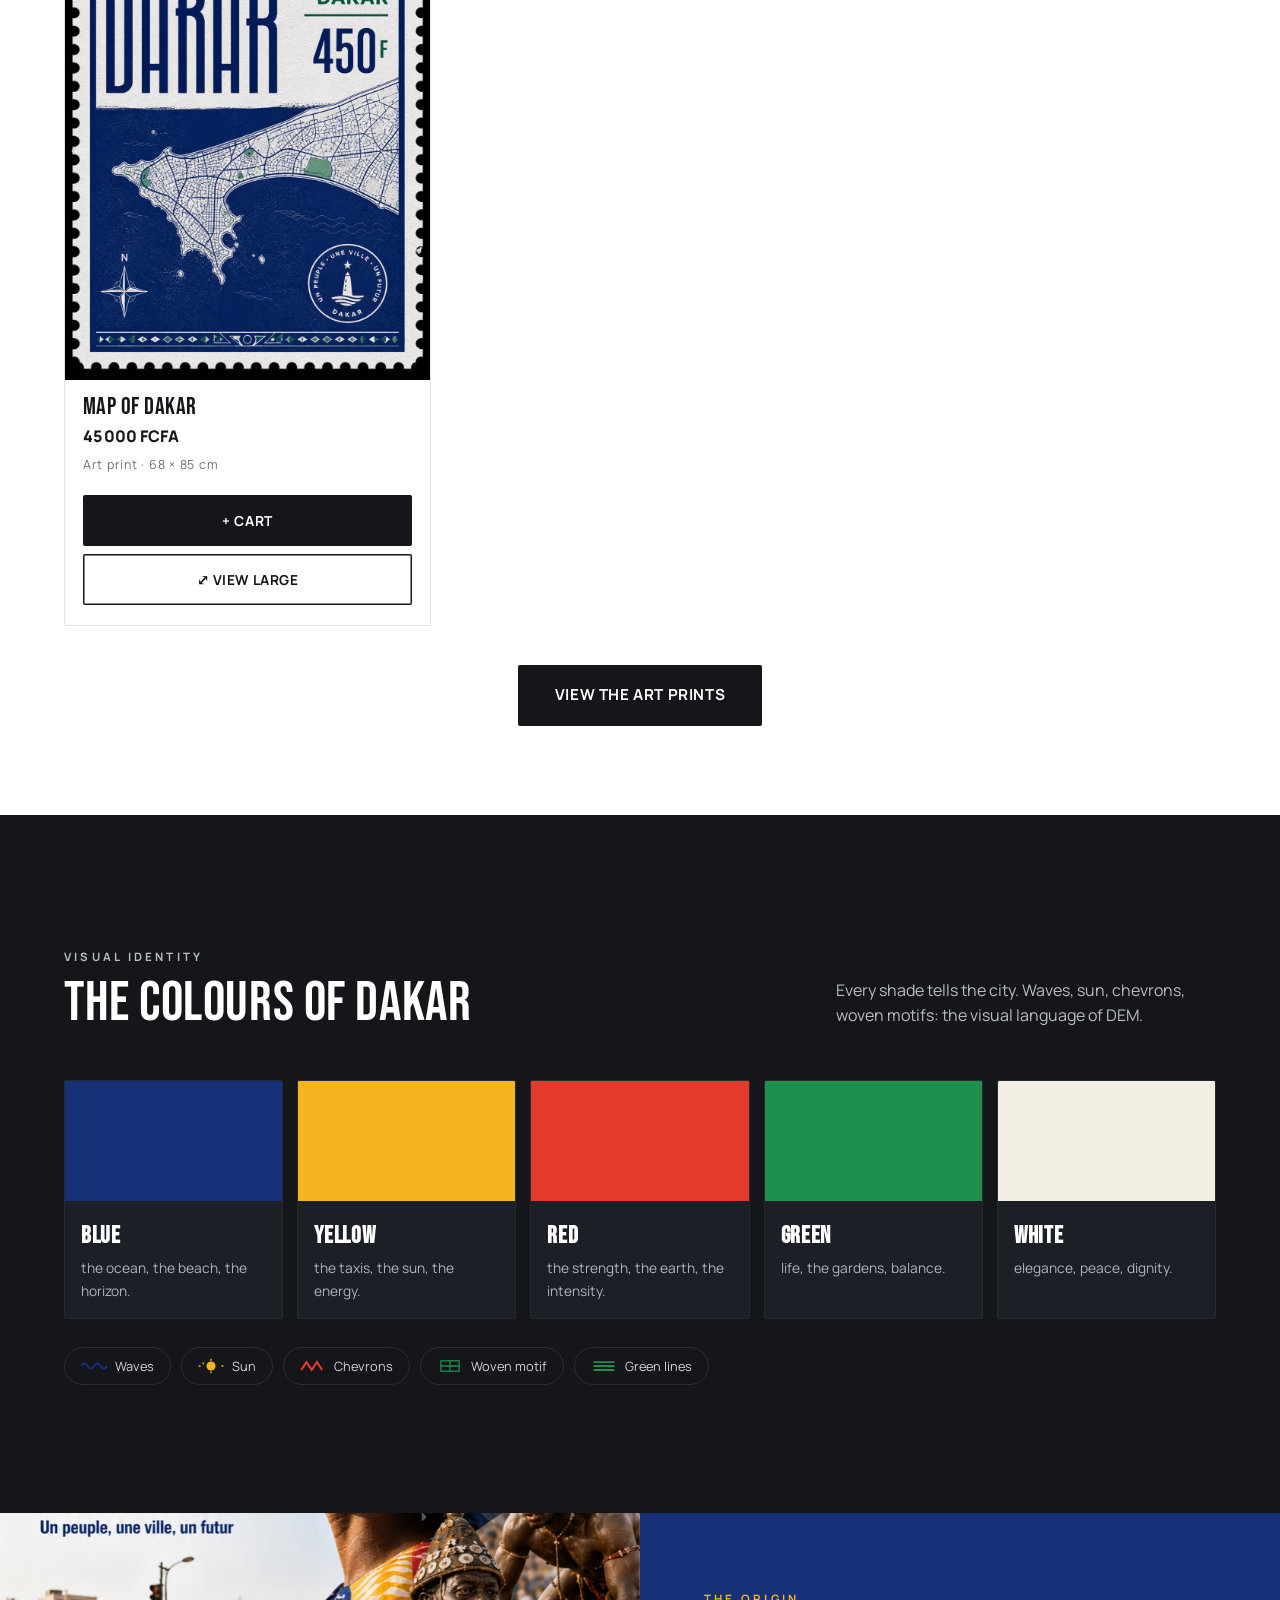
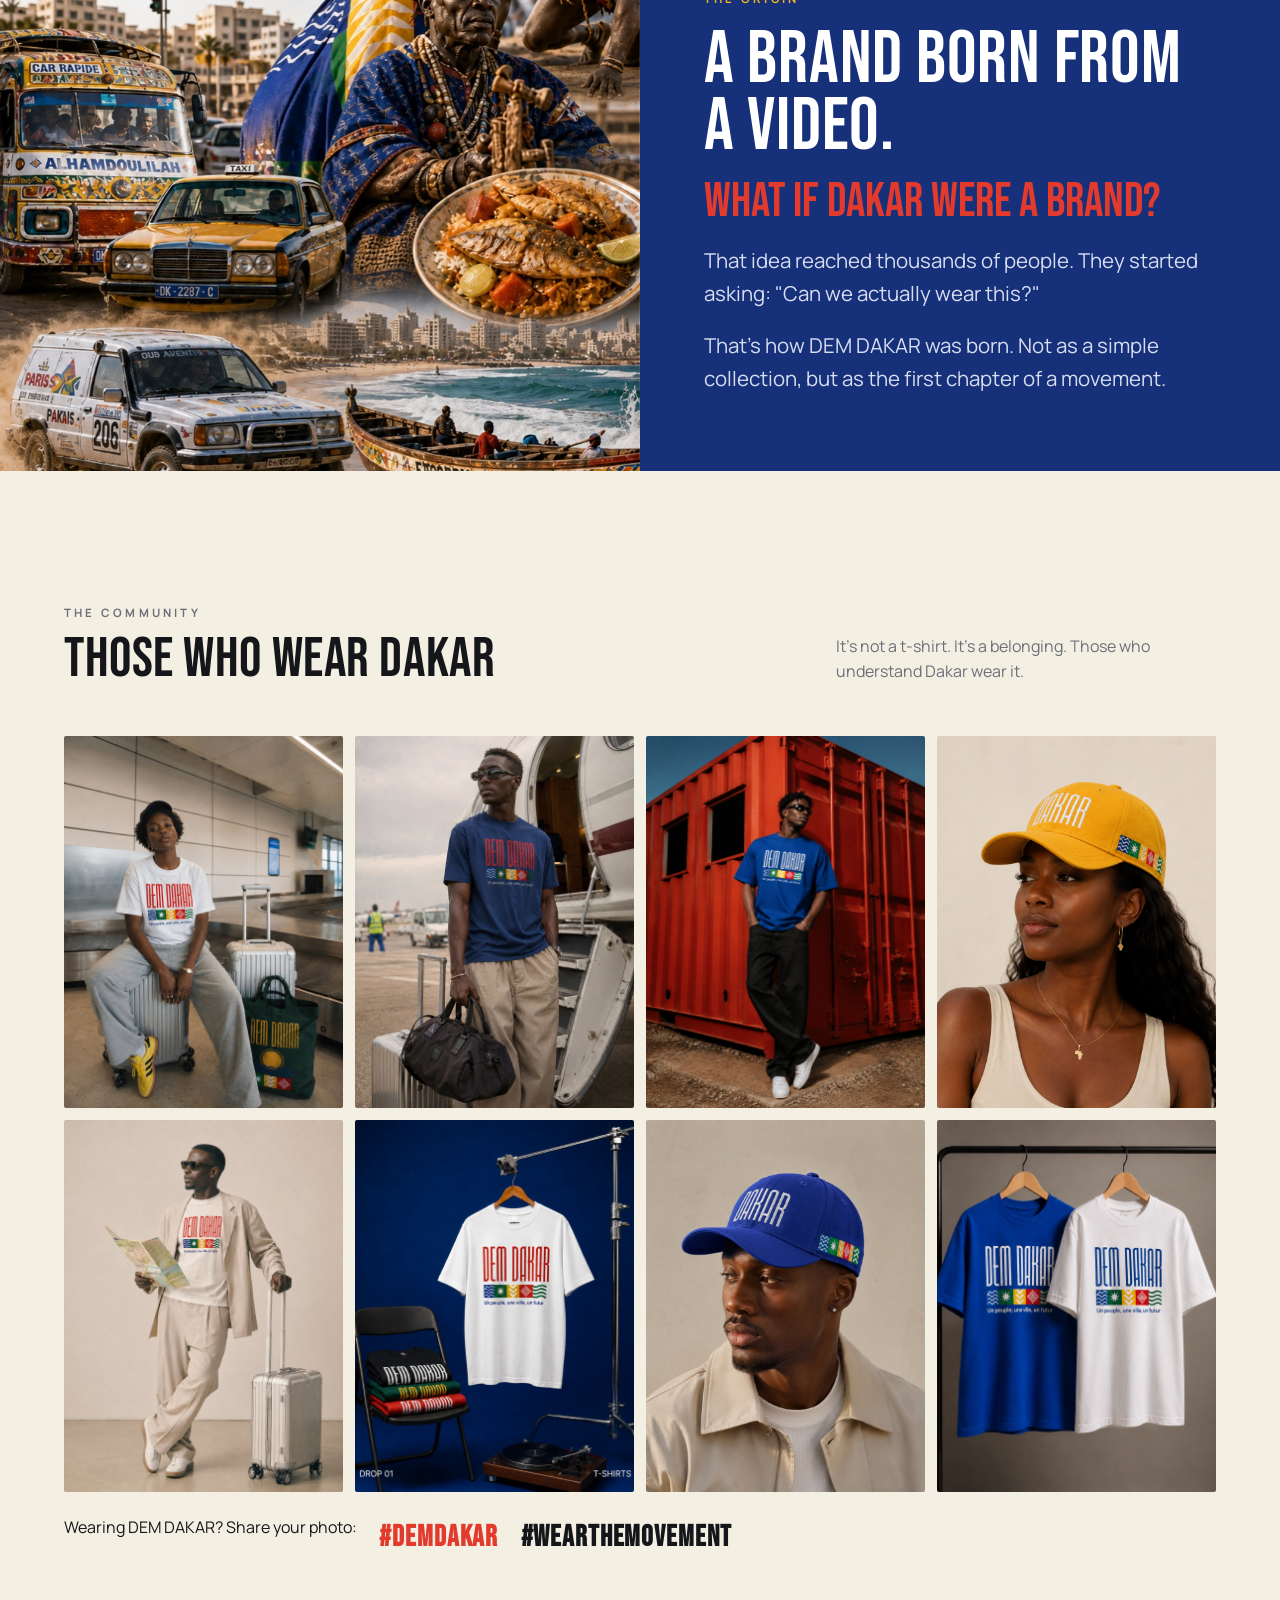
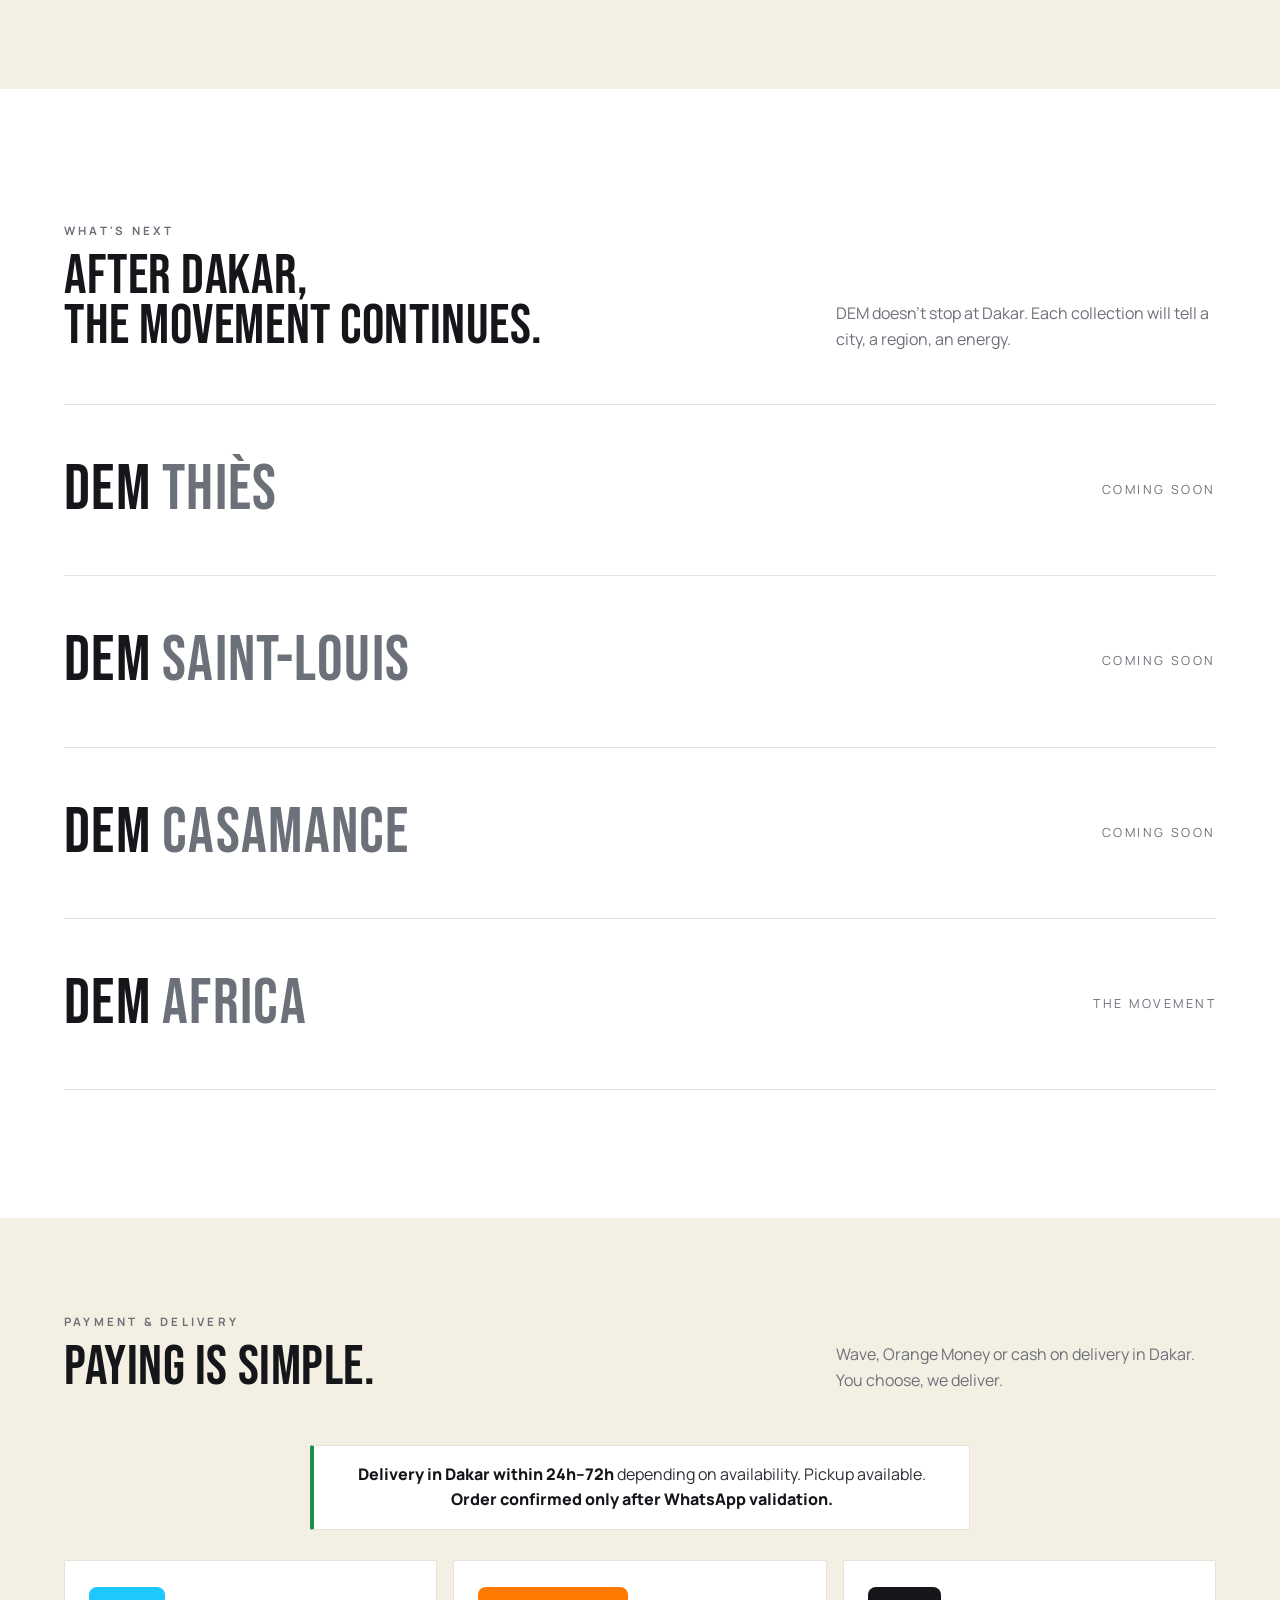
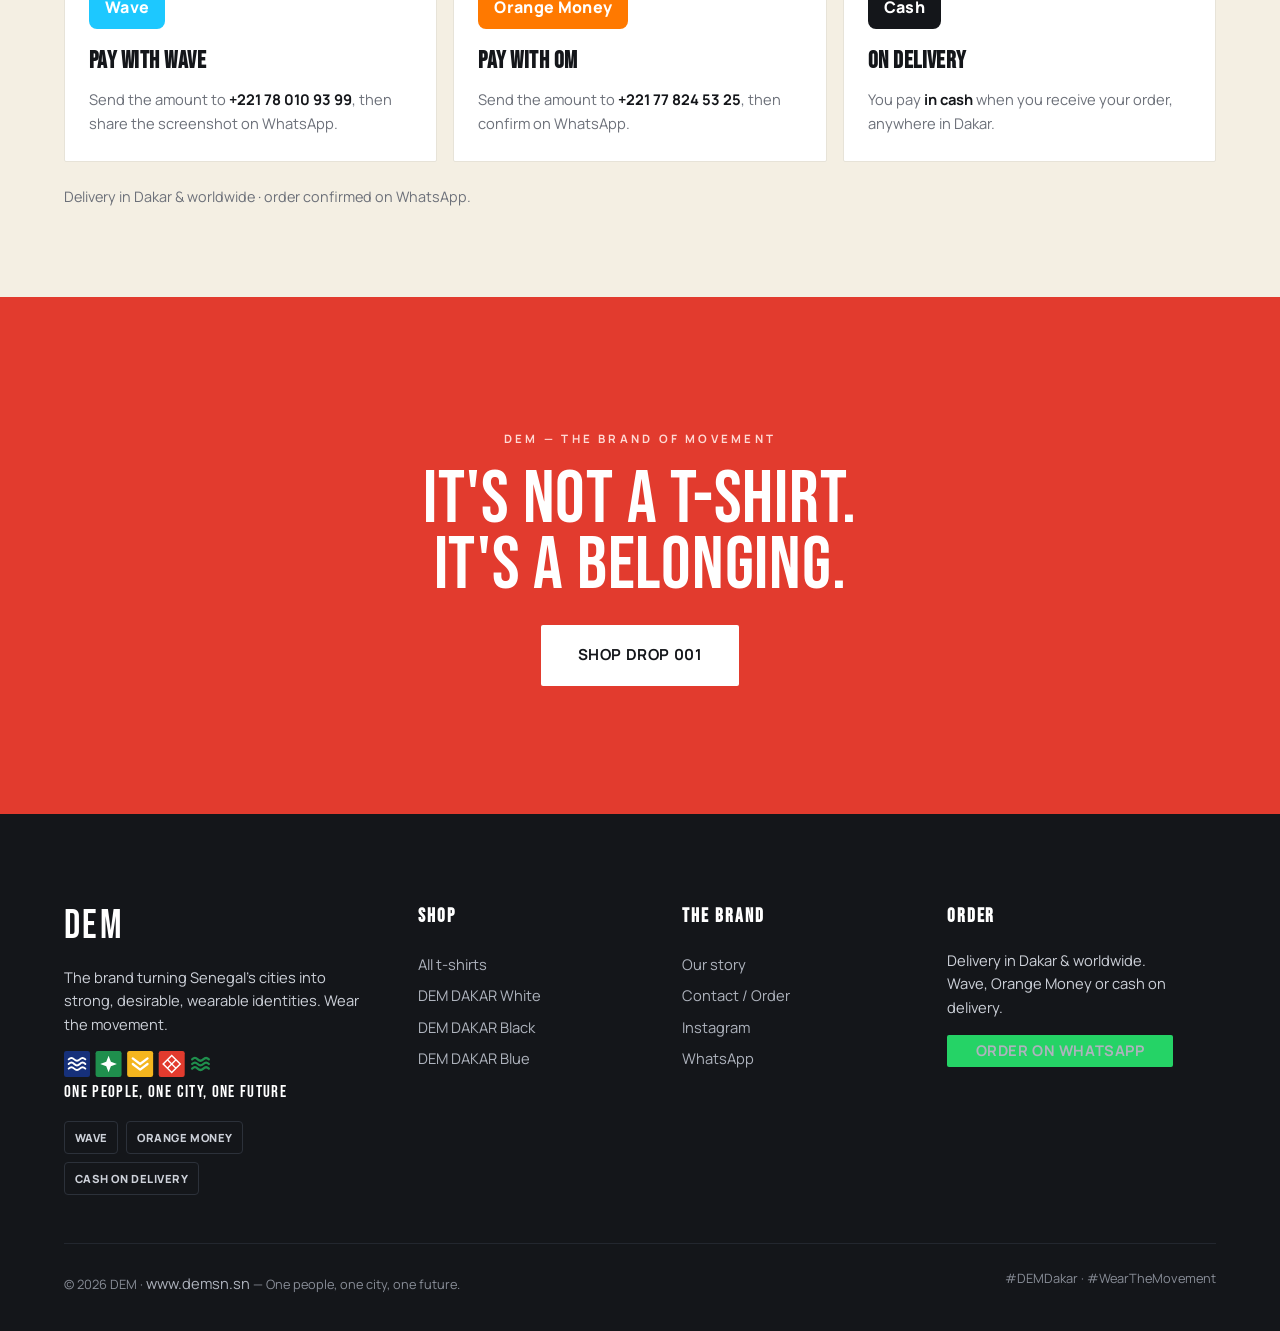
==== commit 08b67456: "Meta Pixel installé (ID 207160157677890) sur 10 pages FR+EN + suivi événements (PageView, ViewConten" ====
--- a/en/index.html
+++ b/en/index.html
@@ -47,6 +47,22 @@
   "sameAs": ["https://www.instagram.com/__demsn__/"]
 }
 </script>
+<!-- Meta Pixel Code -->
+<script>
+!function(f,b,e,v,n,t,s)
+{if(f.fbq)return;n=f.fbq=function(){n.callMethod?
+n.callMethod.apply(n,arguments):n.queue.push(arguments)};
+if(!f._fbq)f._fbq=n;n.push=n;n.loaded=!0;n.version='2.0';
+n.queue=[];t=b.createElement(e);t.async=!0;
+t.src=v;s=b.getElementsByTagName(e)[0];
+s.parentNode.insertBefore(t,s)}(window,document,'script',
+'https://connect.facebook.net/en_US/fbevents.js');
+fbq('init', '207160157677890');
+fbq('track', 'PageView');
+</script>
+<noscript><img height="1" width="1" style="display:none"
+src="https://www.facebook.com/tr?id=207160157677890&ev=PageView&noscript=1"/></noscript>
+<!-- End Meta Pixel Code -->
 </head>
 <body>
 
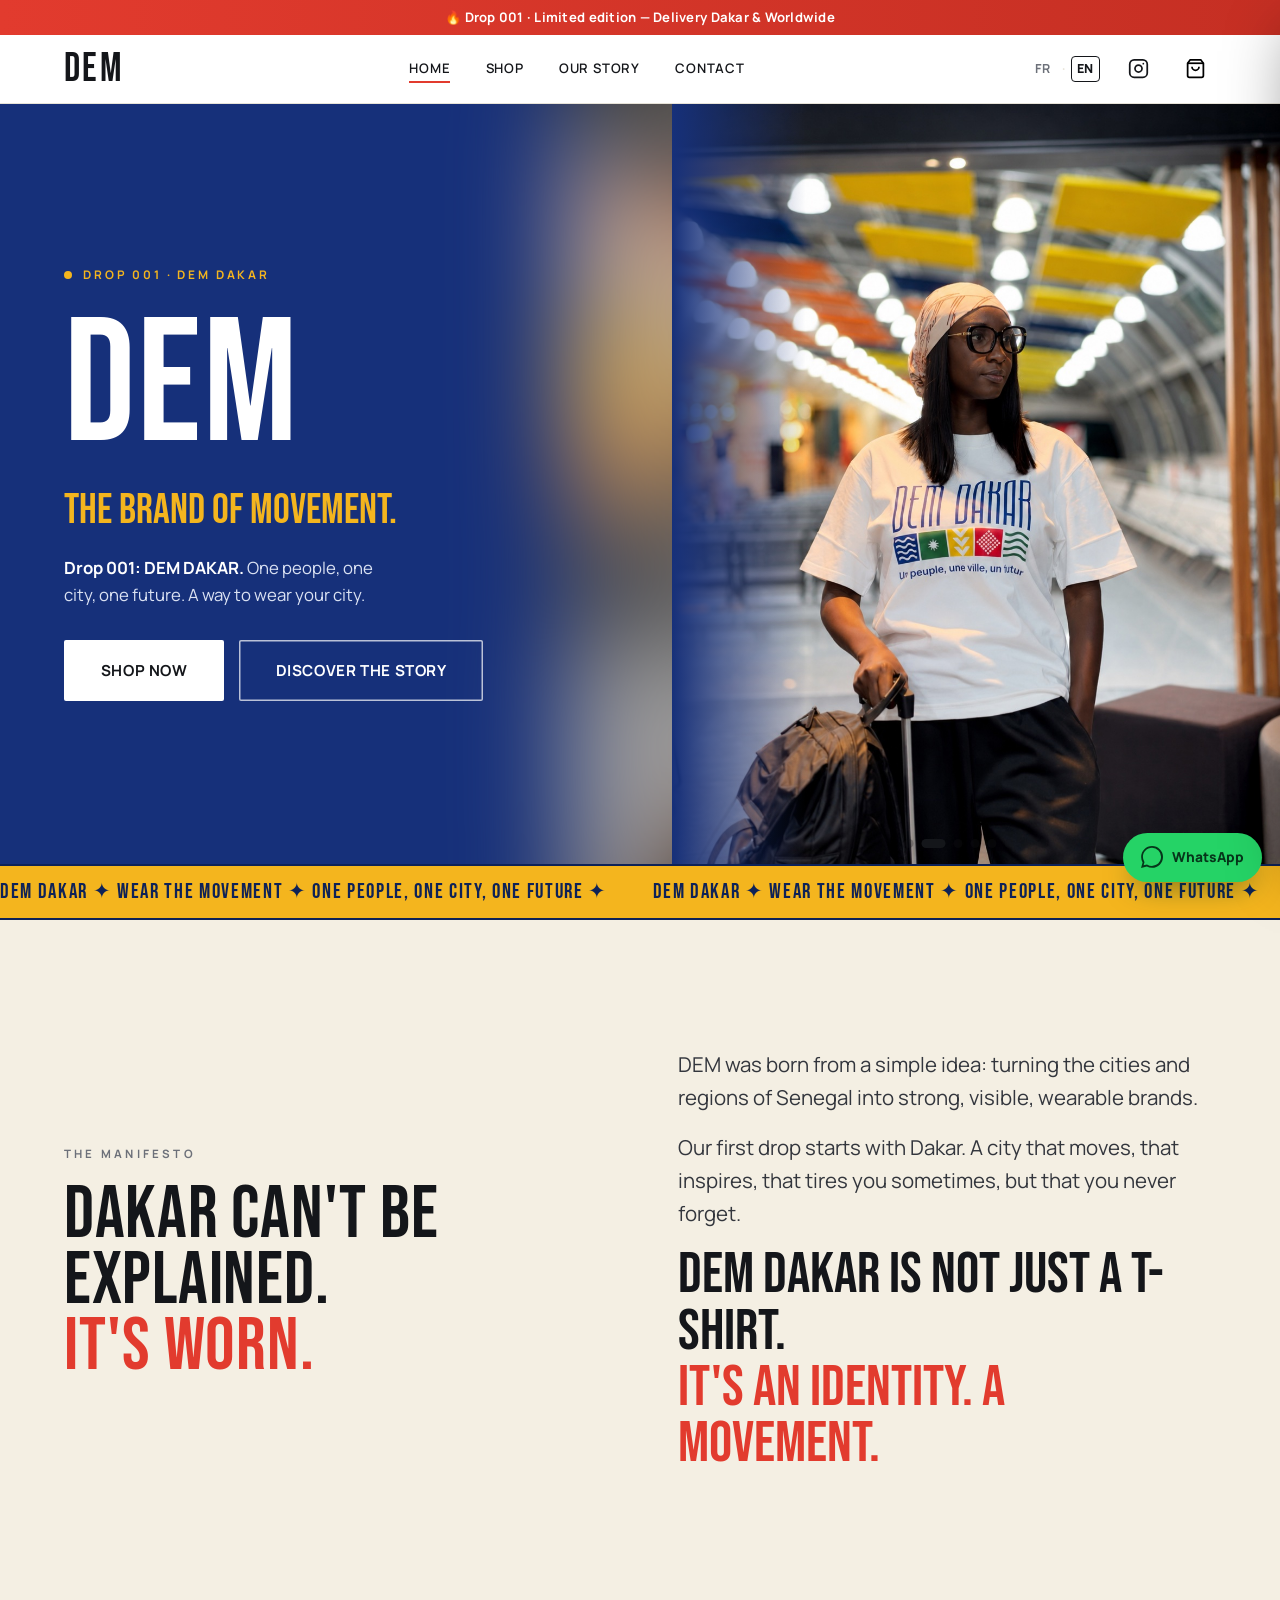
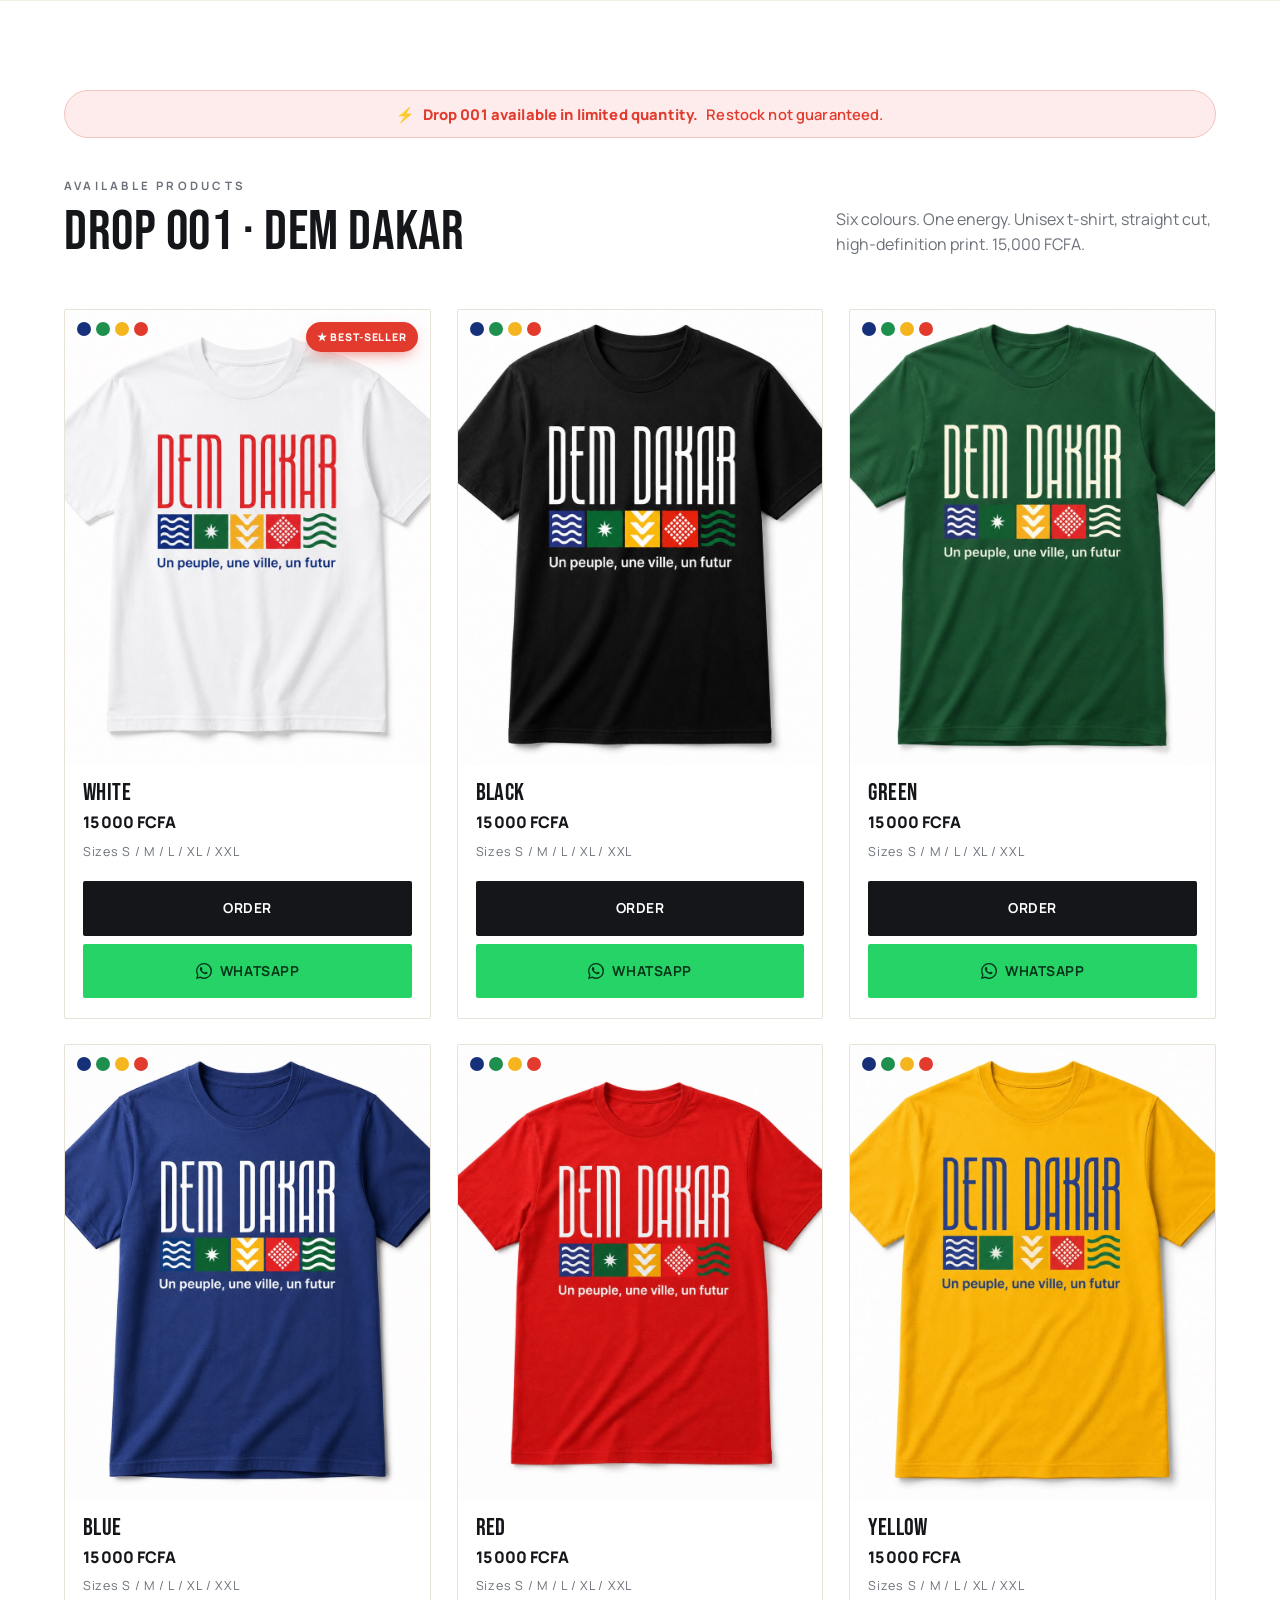
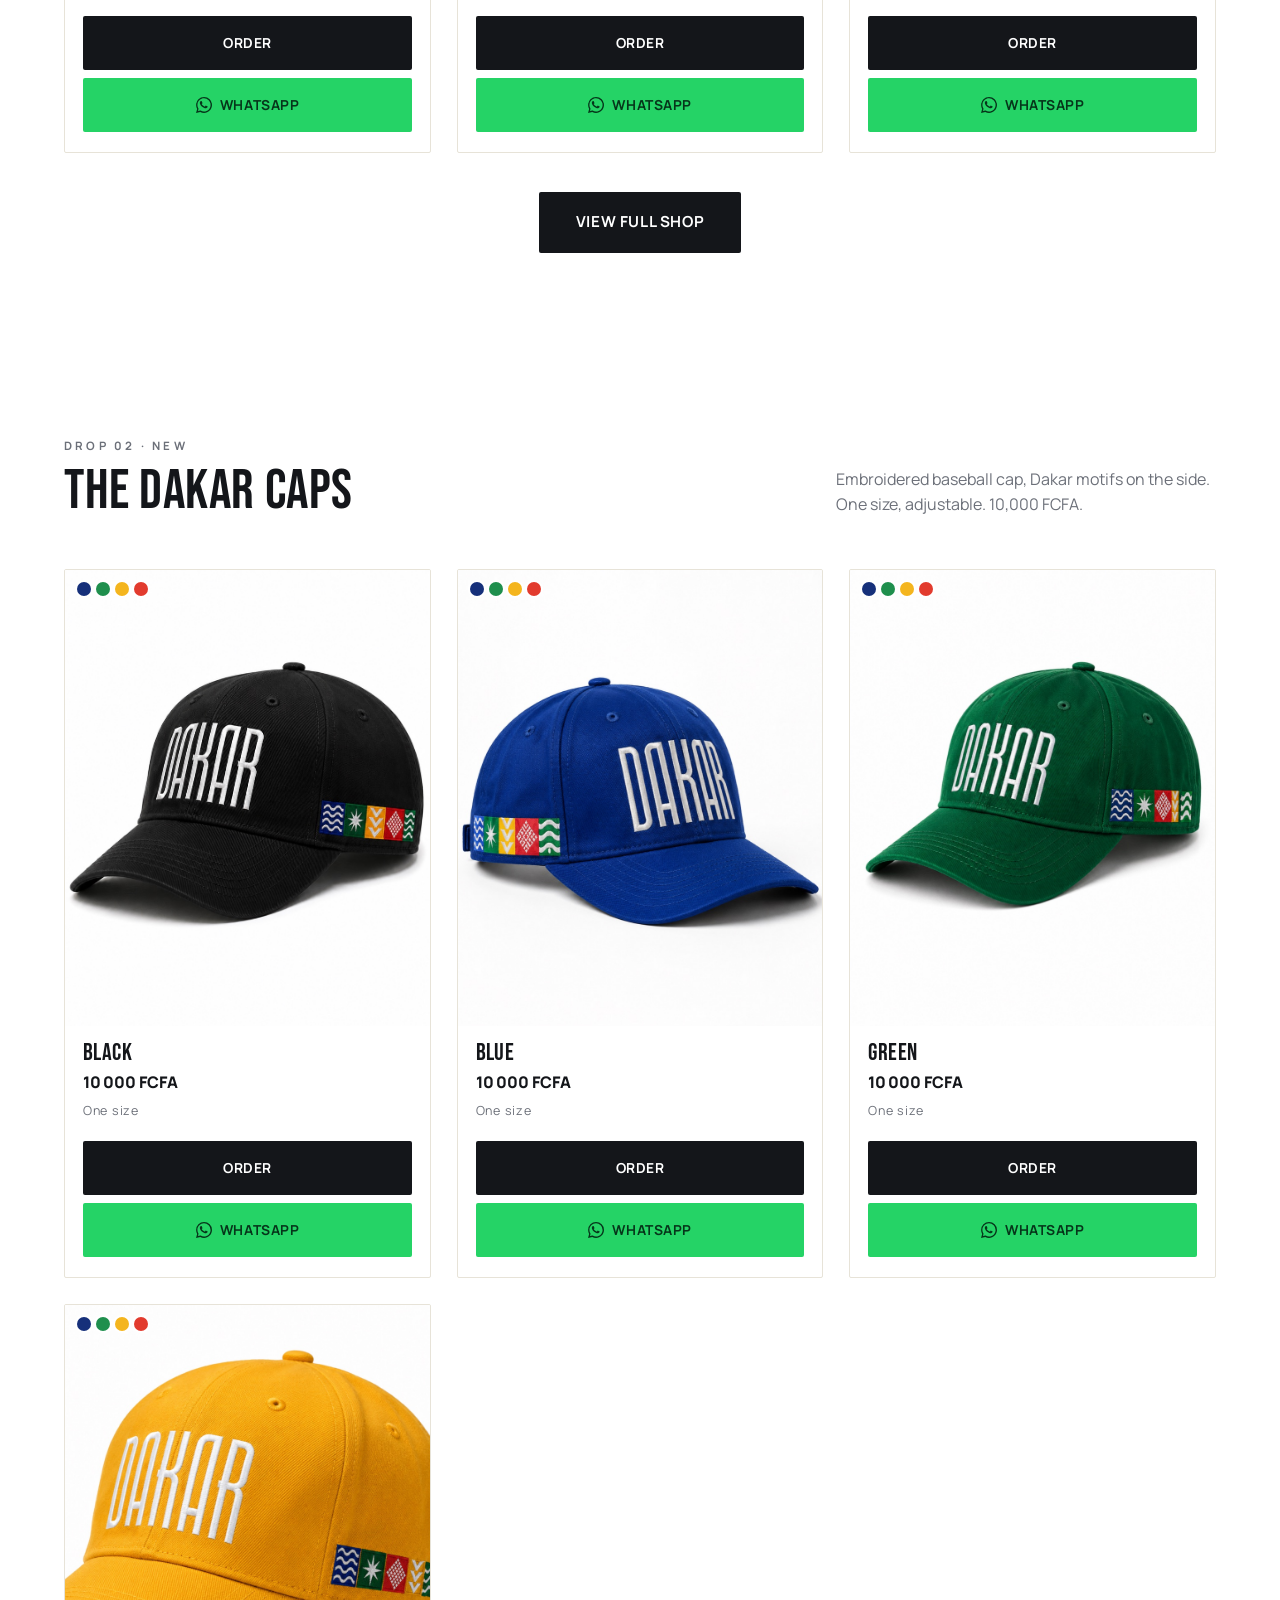
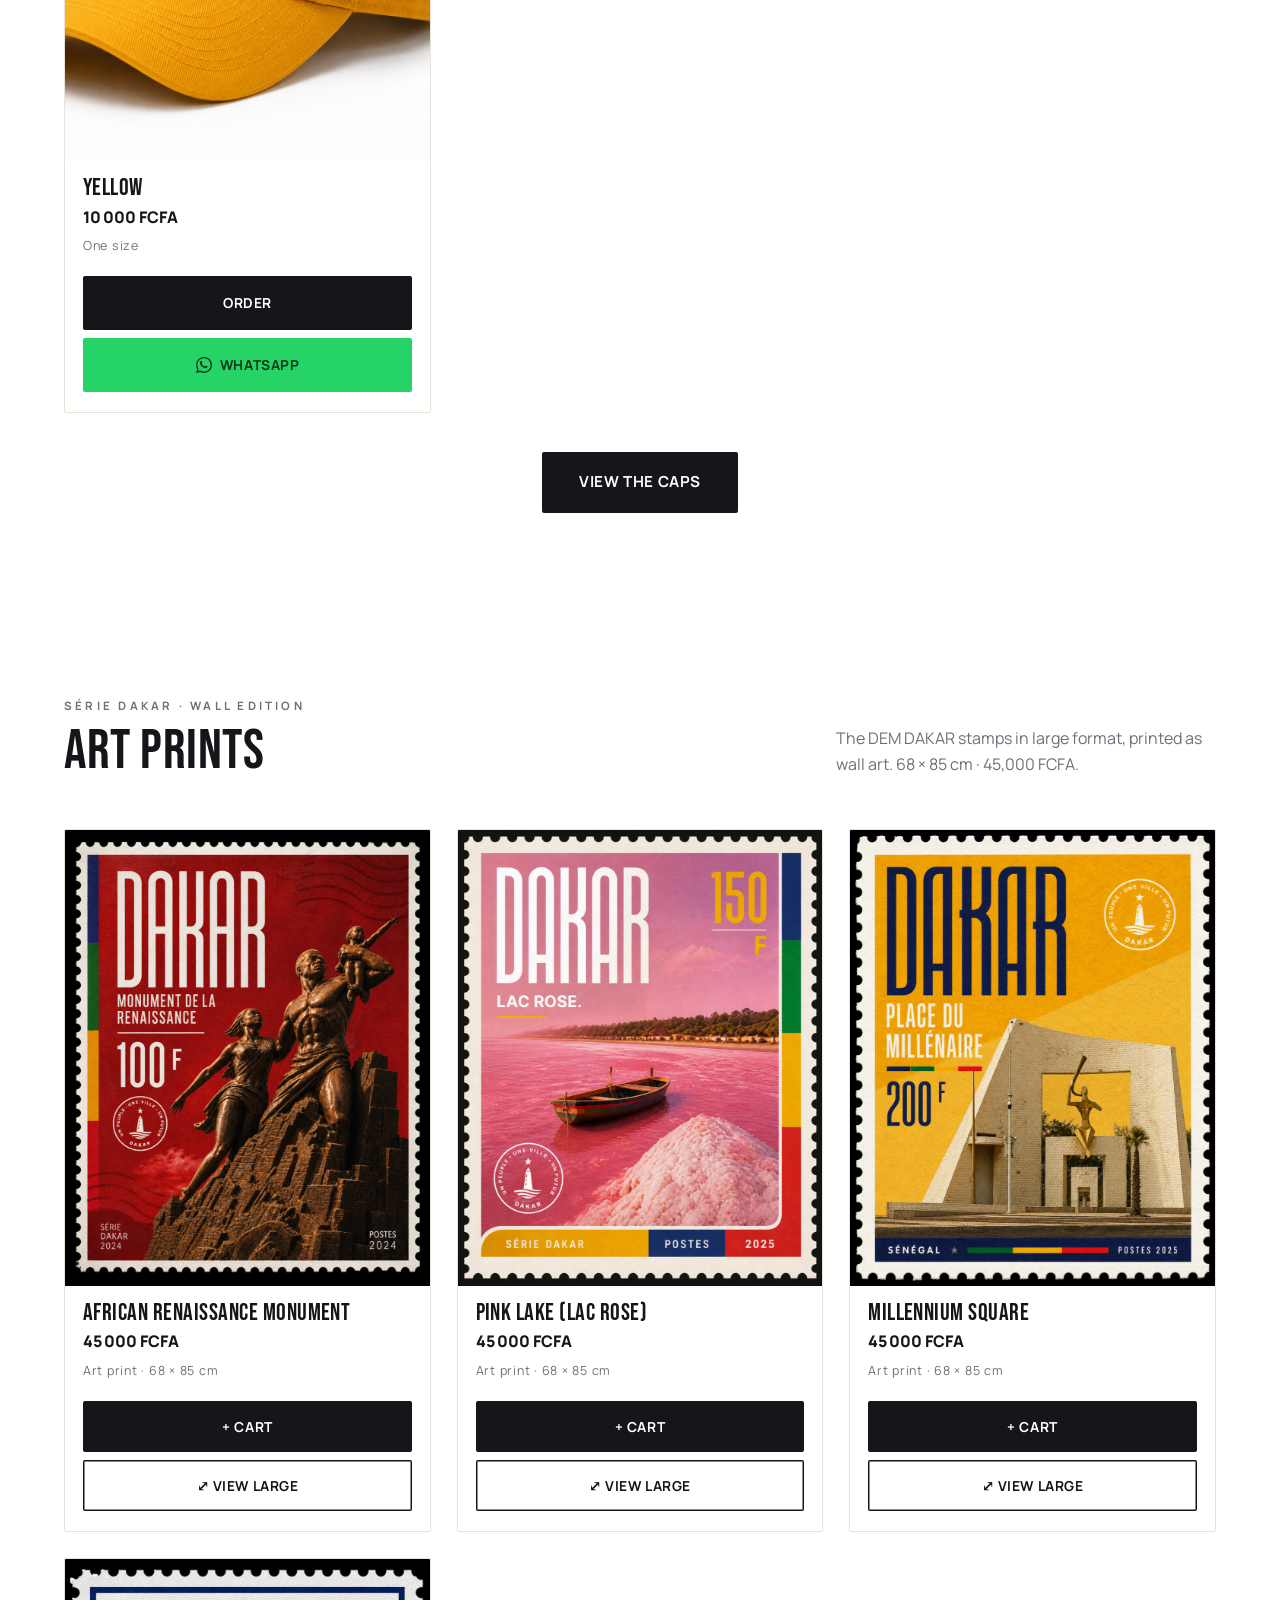
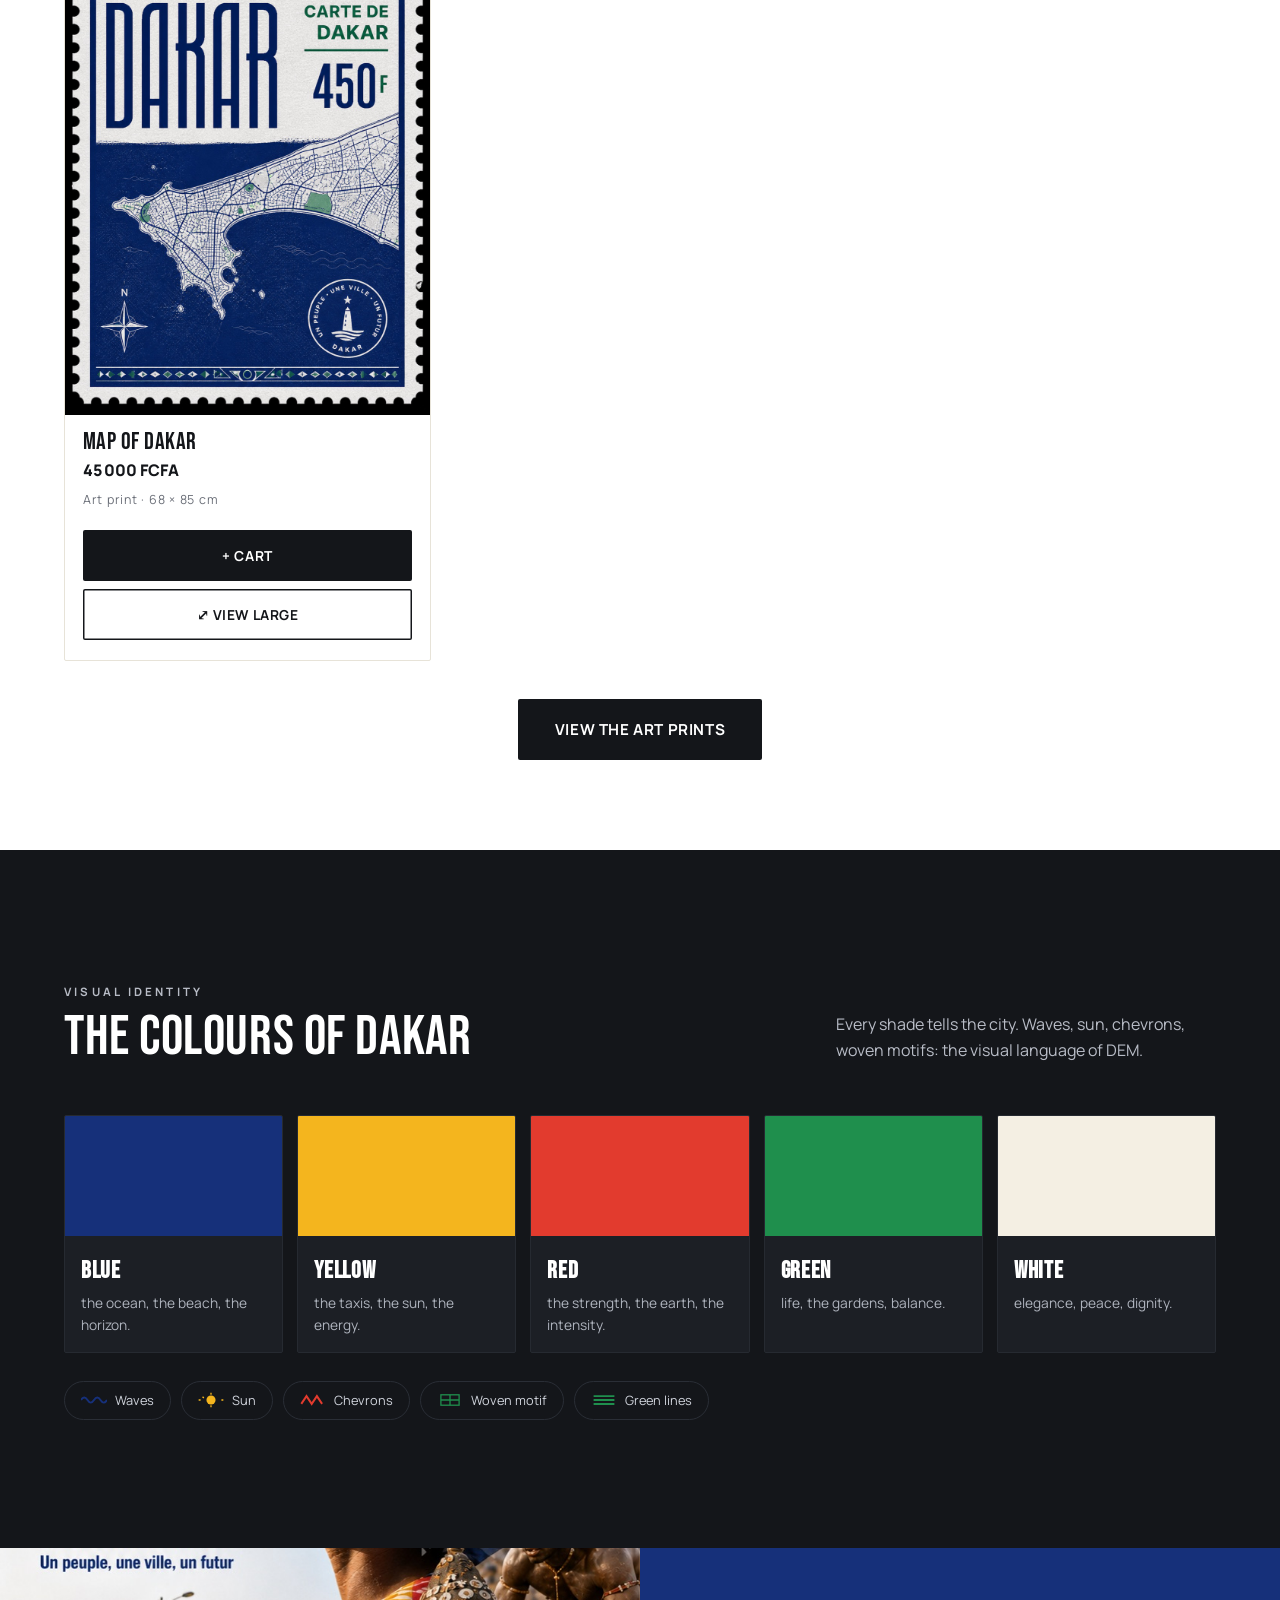
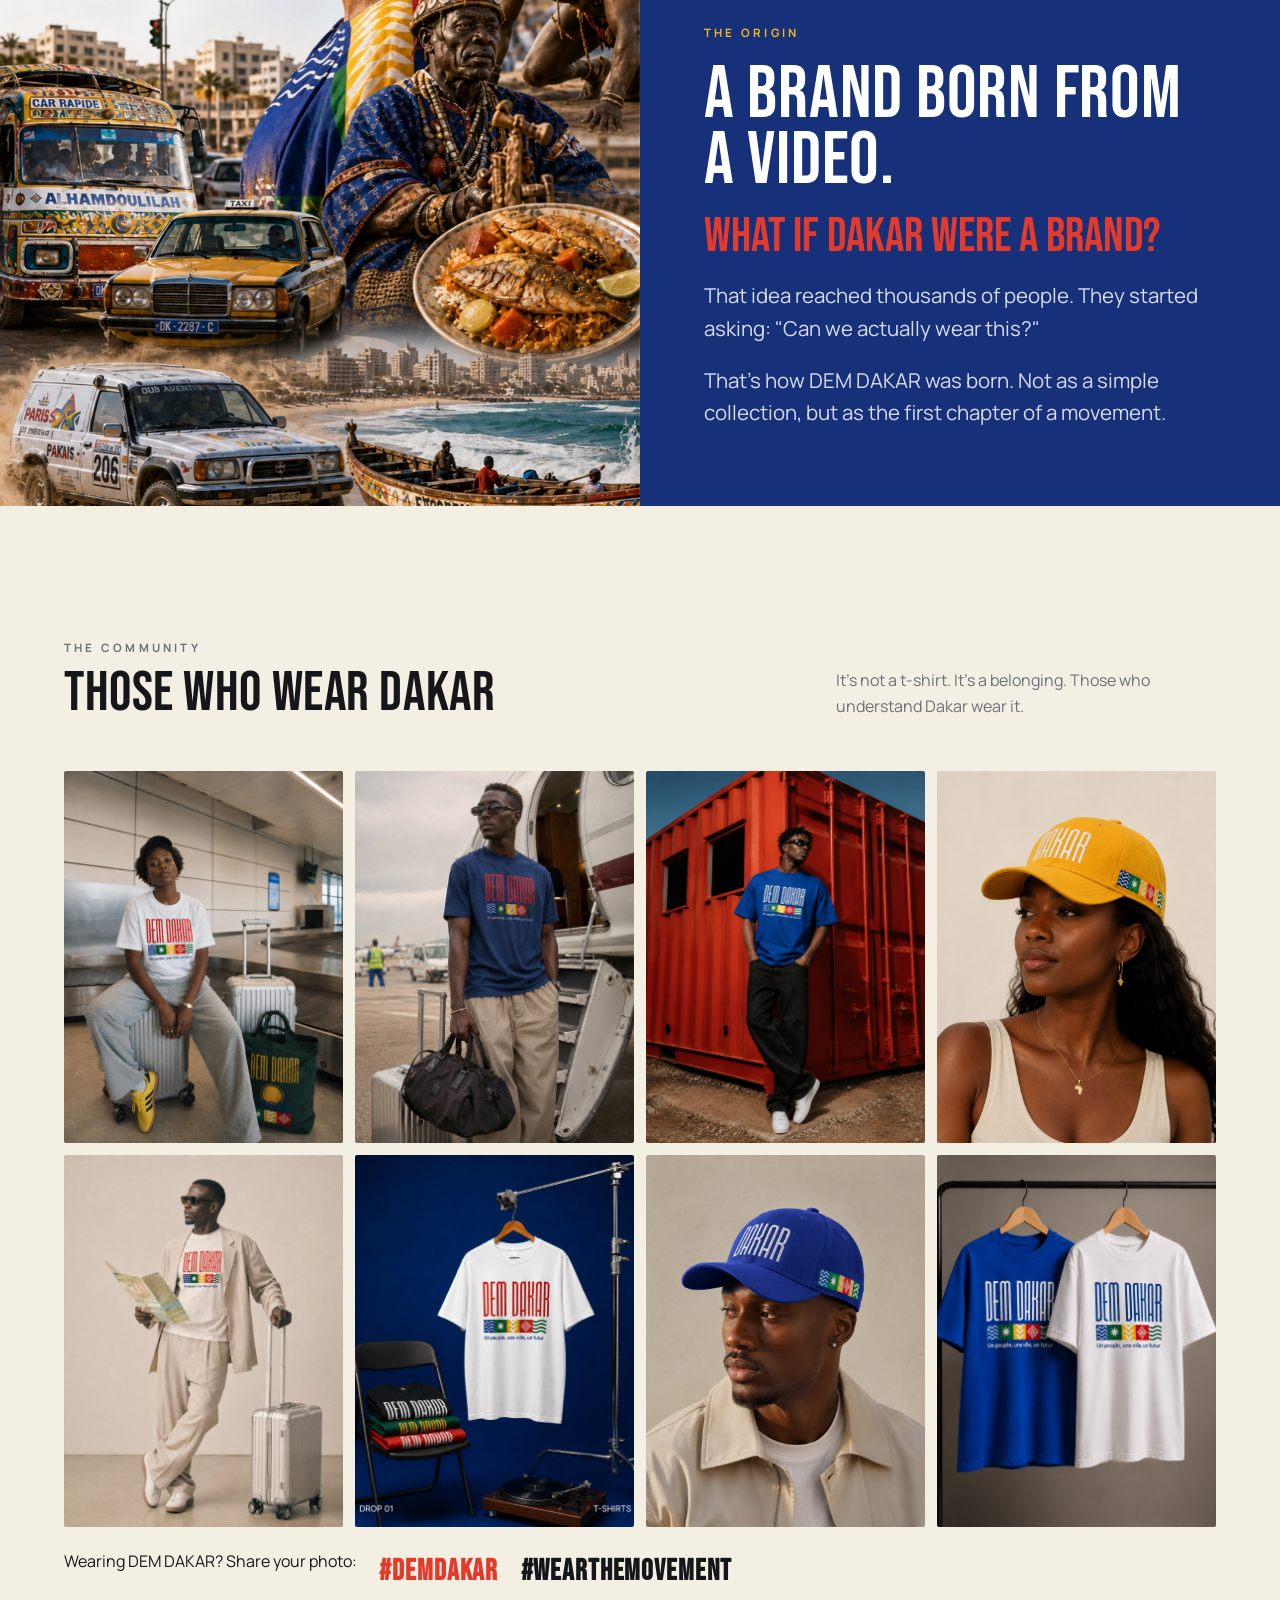
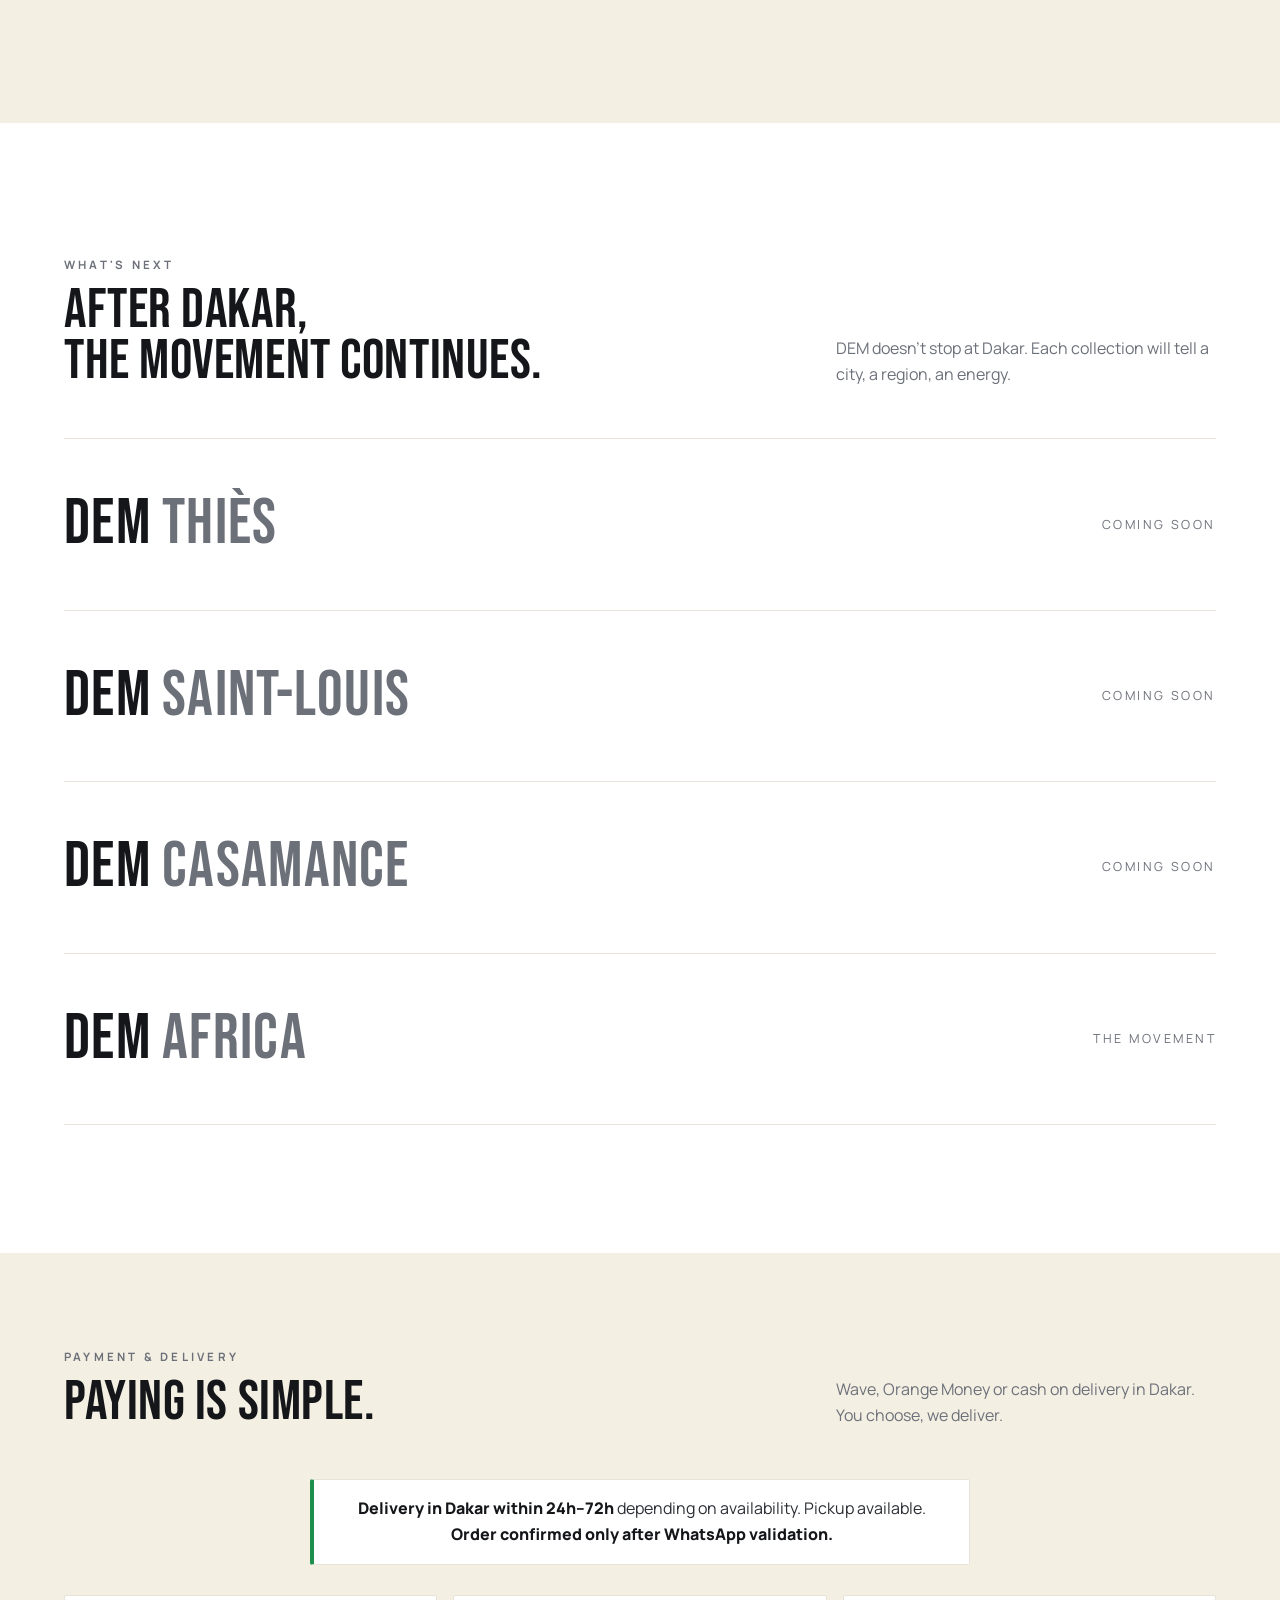
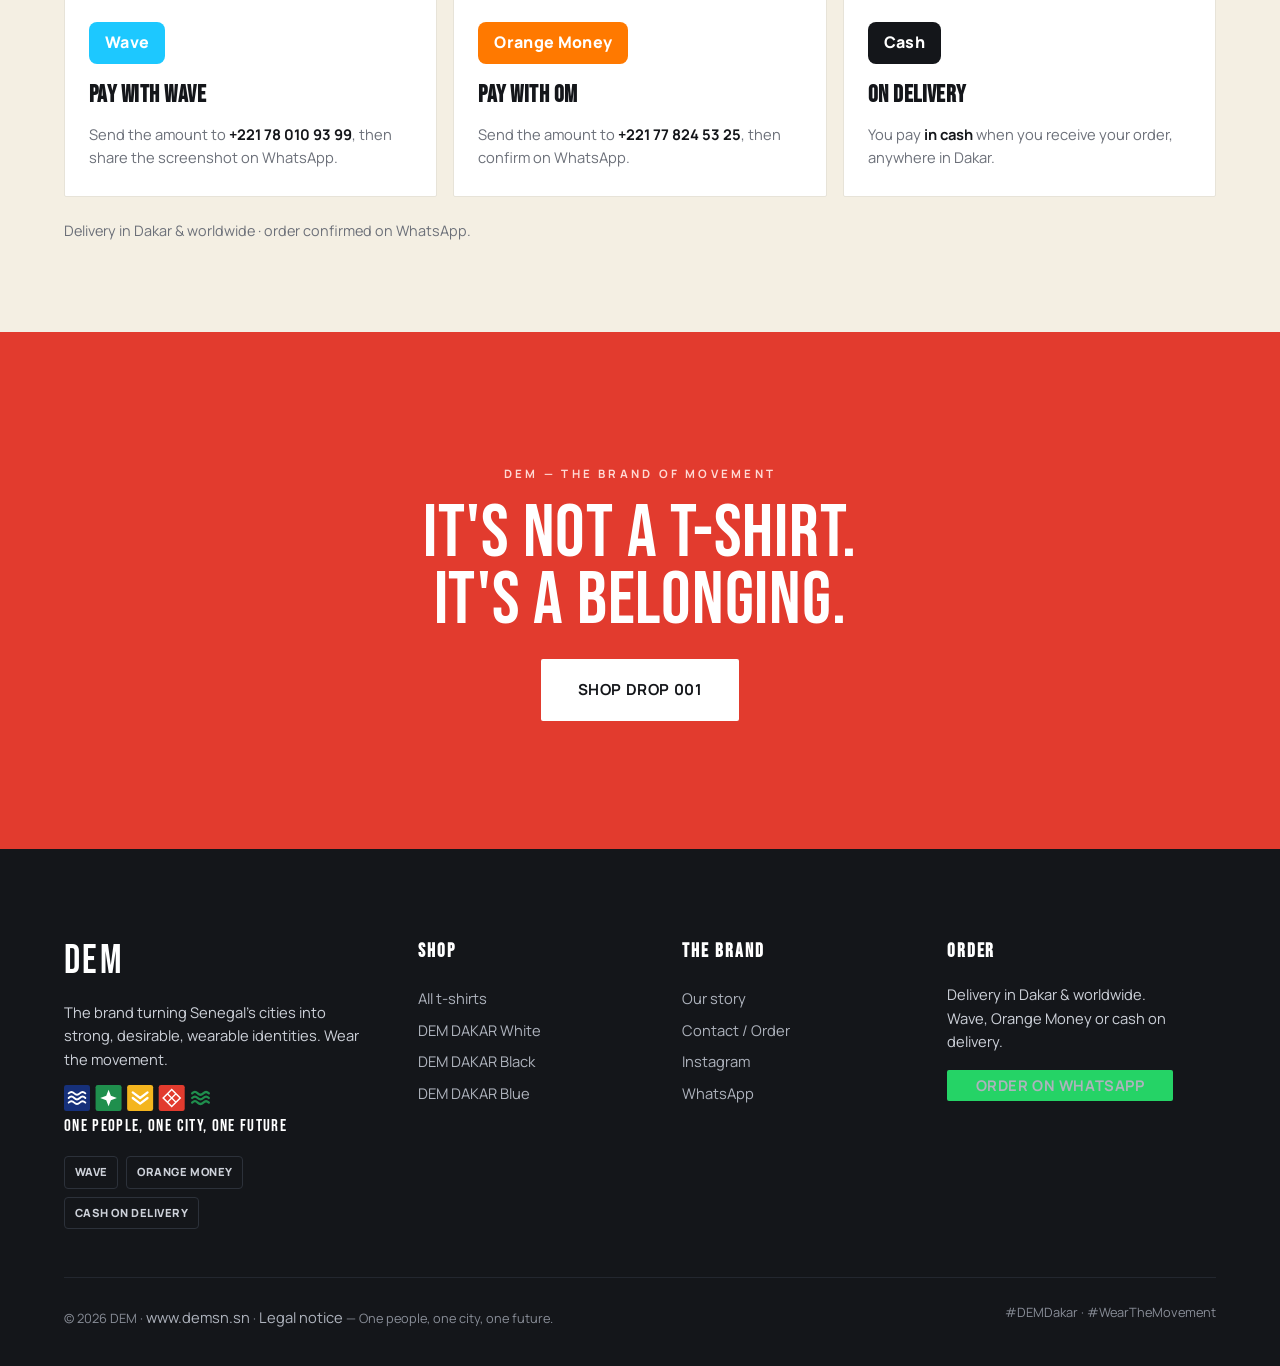
==== commit 5cfaffcf: "Sécurité & protection: anti-copie images (clic-droit/glisser bloqués + filigrane demsn.sn), page Men" ====
--- a/en/index.html
+++ b/en/index.html
@@ -347,7 +347,7 @@
       </div>
     </div>
     <div class="foot-bottom">
-      <span>© <span data-year></span> DEM · <a href="https://www.demsn.sn" style="color:#aeb3bd">www.demsn.sn</a> — One people, one city, one future.</span>
+      <span>© <span data-year></span> DEM · <a href="https://www.demsn.sn" style="color:#aeb3bd">www.demsn.sn</a> · <a href="mentions.html" style="color:#aeb3bd">Legal notice</a> — One people, one city, one future.</span>
       <span>#DEMDakar · #WearTheMovement</span>
     </div>
   </div>
--- a/css/styles.css
+++ b/css/styles.css
@@ -576,3 +576,55 @@
 /* ---------- Badge Best-seller ---------- */
 .pcard__badge{position:absolute;top:12px;right:12px;z-index:3;background:var(--red);color:#fff;font-weight:800;font-size:.66rem;letter-spacing:.08em;text-transform:uppercase;padding:.42rem .7rem;border-radius:40px;box-shadow:0 6px 16px -6px rgba(226,59,46,.7);white-space:nowrap}
 .pd-badge{display:inline-block;background:var(--red);color:#fff;font-weight:800;font-size:.68rem;letter-spacing:.08em;text-transform:uppercase;padding:.35rem .7rem;border-radius:40px;margin-left:.5rem;vertical-align:middle}
+
+/* ===== Conversion : bandeau urgence · confiance · avis ===== */
+.announce-bar{
+  background:linear-gradient(90deg,var(--red),#c52f23);
+  color:#fff;text-align:center;font-weight:700;
+  font-size:.82rem;letter-spacing:.02em;
+  padding:.55rem 1rem;line-height:1.3;
+}
+.pd-limited{
+  display:inline-block;margin:1rem 0 .2rem;
+  background:#fff4f2;color:var(--red);
+  border:1px solid #f4c4be;border-radius:.5rem;
+  padding:.5rem .8rem;font-weight:700;font-size:.9rem;
+}
+.trust-row{
+  list-style:none;margin:1.1rem 0 0;padding:0;
+  display:flex;flex-direction:column;gap:.5rem;
+}
+.trust-row li{
+  font-size:.92rem;font-weight:600;color:var(--ink);
+  background:var(--cream);border-radius:.5rem;padding:.55rem .8rem;
+}
+.reviews{margin-top:3.5rem;border-top:1px solid #e7e2d6;padding-top:2.2rem}
+.reviews__head{display:flex;align-items:baseline;justify-content:space-between;flex-wrap:wrap;gap:.6rem}
+.reviews__title{font-family:var(--font-display);font-size:clamp(1.8rem,4vw,2.6rem);margin:0}
+.reviews__avg{font-size:1rem;color:var(--muted);font-weight:600}
+.reviews__avg b{font-size:1.5rem;color:var(--ink)}
+.reviews .stars{color:var(--yellow);letter-spacing:.06em}
+.reviews__empty{color:var(--muted);margin-top:1rem;font-style:italic}
+.reviews__grid{display:grid;grid-template-columns:repeat(auto-fit,minmax(240px,1fr));gap:1.1rem;margin-top:1.6rem}
+.review{margin:0;background:#fff;border:1px solid #ece7da;border-radius:.9rem;padding:1.2rem 1.3rem;box-shadow:0 4px 18px rgba(20,22,26,.04)}
+.review .stars{font-size:1.05rem}
+.review blockquote{margin:.6rem 0 .8rem;font-size:1rem;line-height:1.5;color:var(--ink)}
+.review figcaption{font-size:.85rem;font-weight:700;color:var(--muted)}
+
+/* ===== Protection des images (anti-copie) ===== */
+img{ -webkit-user-drag:none; -khtml-user-drag:none; -moz-user-drag:none; user-drag:none; }
+.pd__main, .lbx__fig{ position:relative; }
+.pd__main::after, .lbx__fig::after{
+  content:"demsn.sn";
+  position:absolute; right:.8rem; bottom:.7rem;
+  font-family:var(--font-display); font-size:1.05rem; letter-spacing:.1em;
+  color:rgba(255,255,255,.72);
+  text-shadow:0 1px 5px rgba(0,0,0,.55);
+  pointer-events:none; user-select:none; z-index:3;
+}
+
+/* ===== Page légale ===== */
+.prose.legal{max-width:60ch}
+.prose.legal h2{font-family:var(--font-display);font-size:clamp(1.4rem,3vw,1.9rem);margin:2rem 0 .5rem;color:var(--ink)}
+.prose.legal p{color:#3a3d44;line-height:1.65;margin:.4rem 0}
+.prose.legal a{color:var(--blue);font-weight:600}
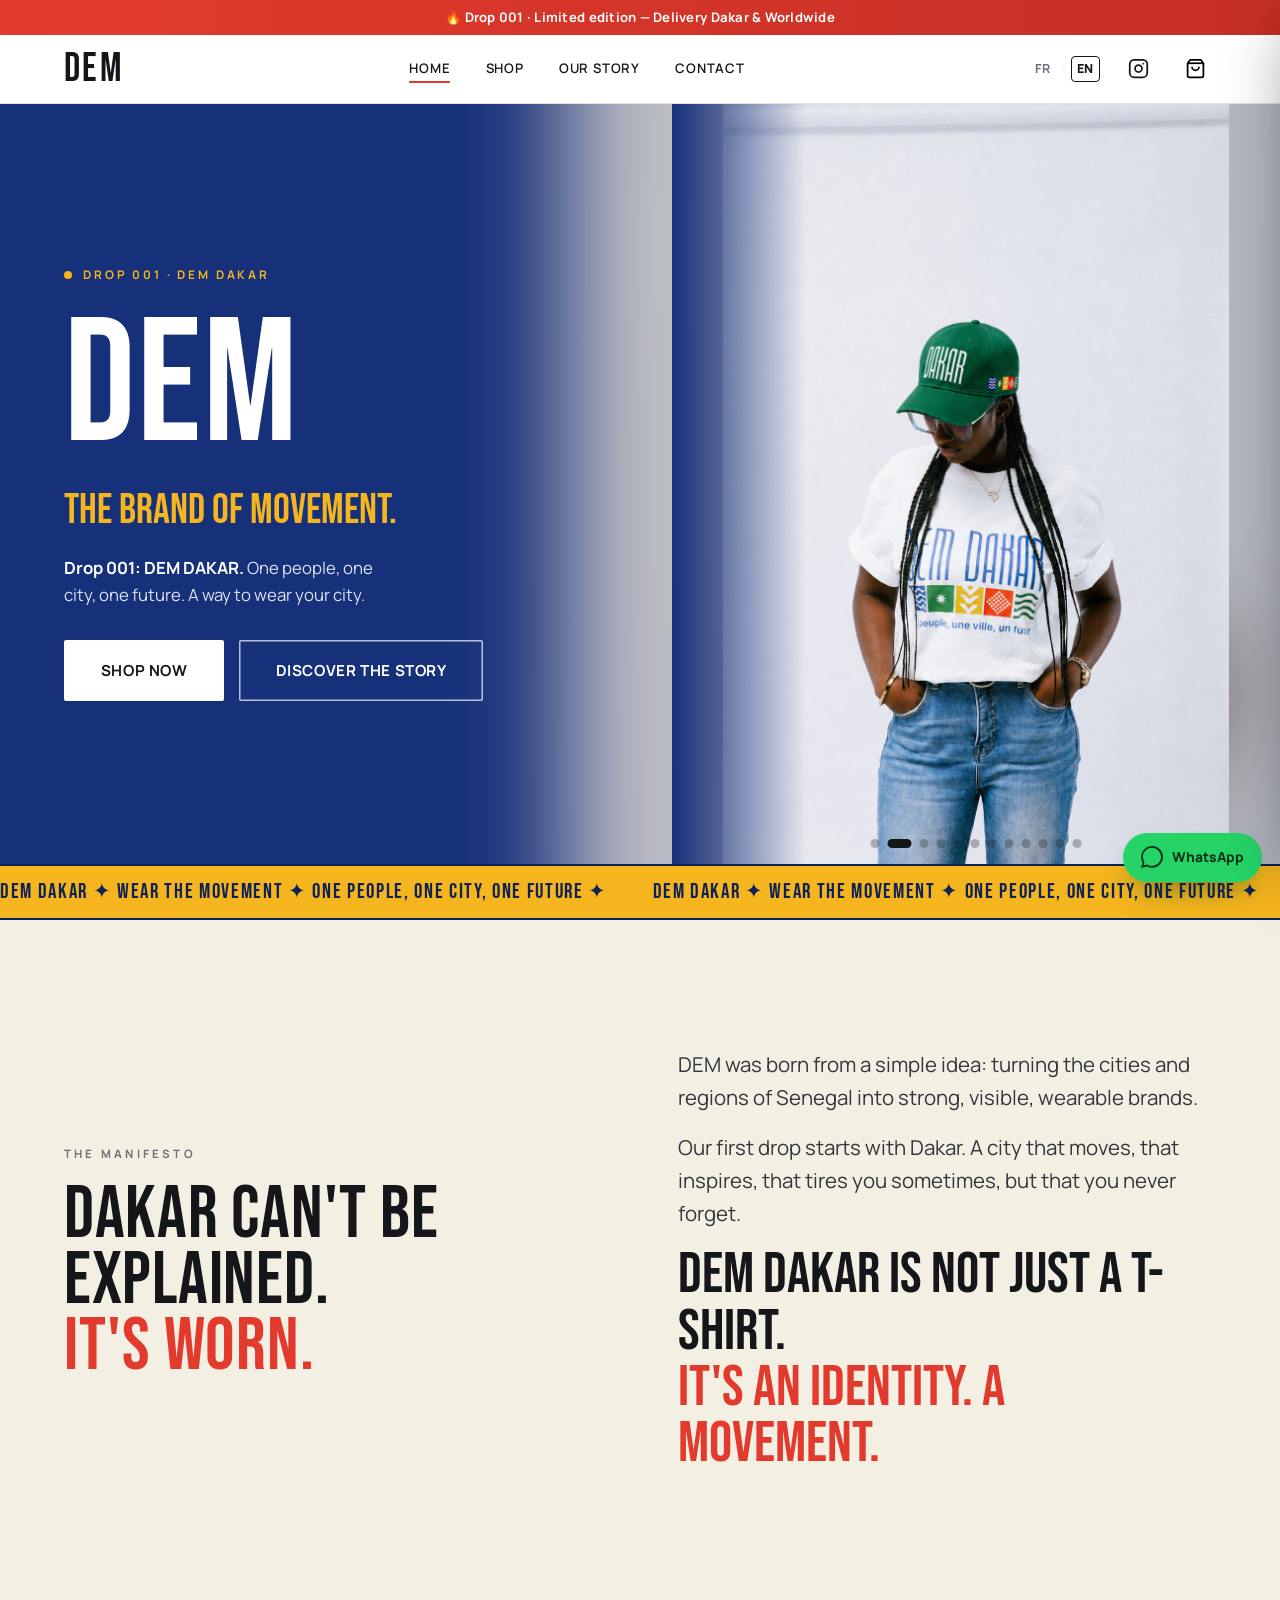
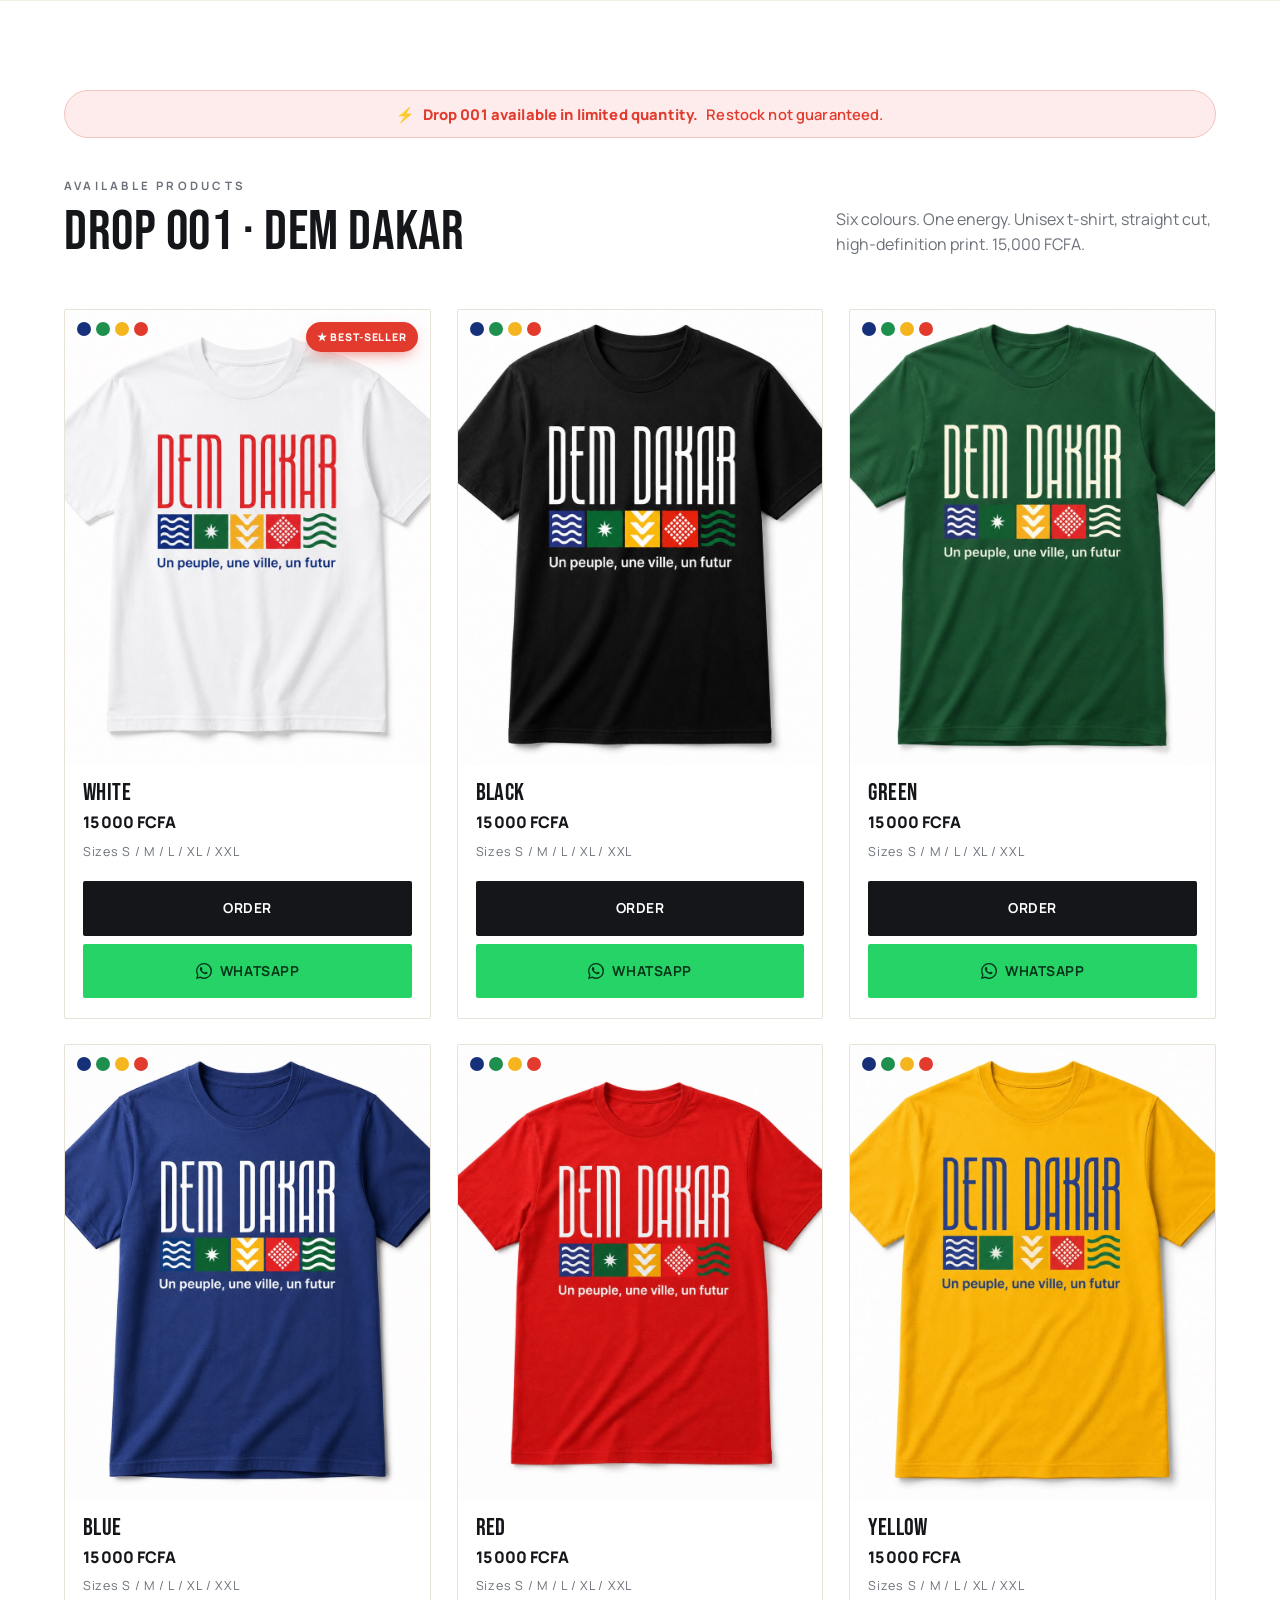
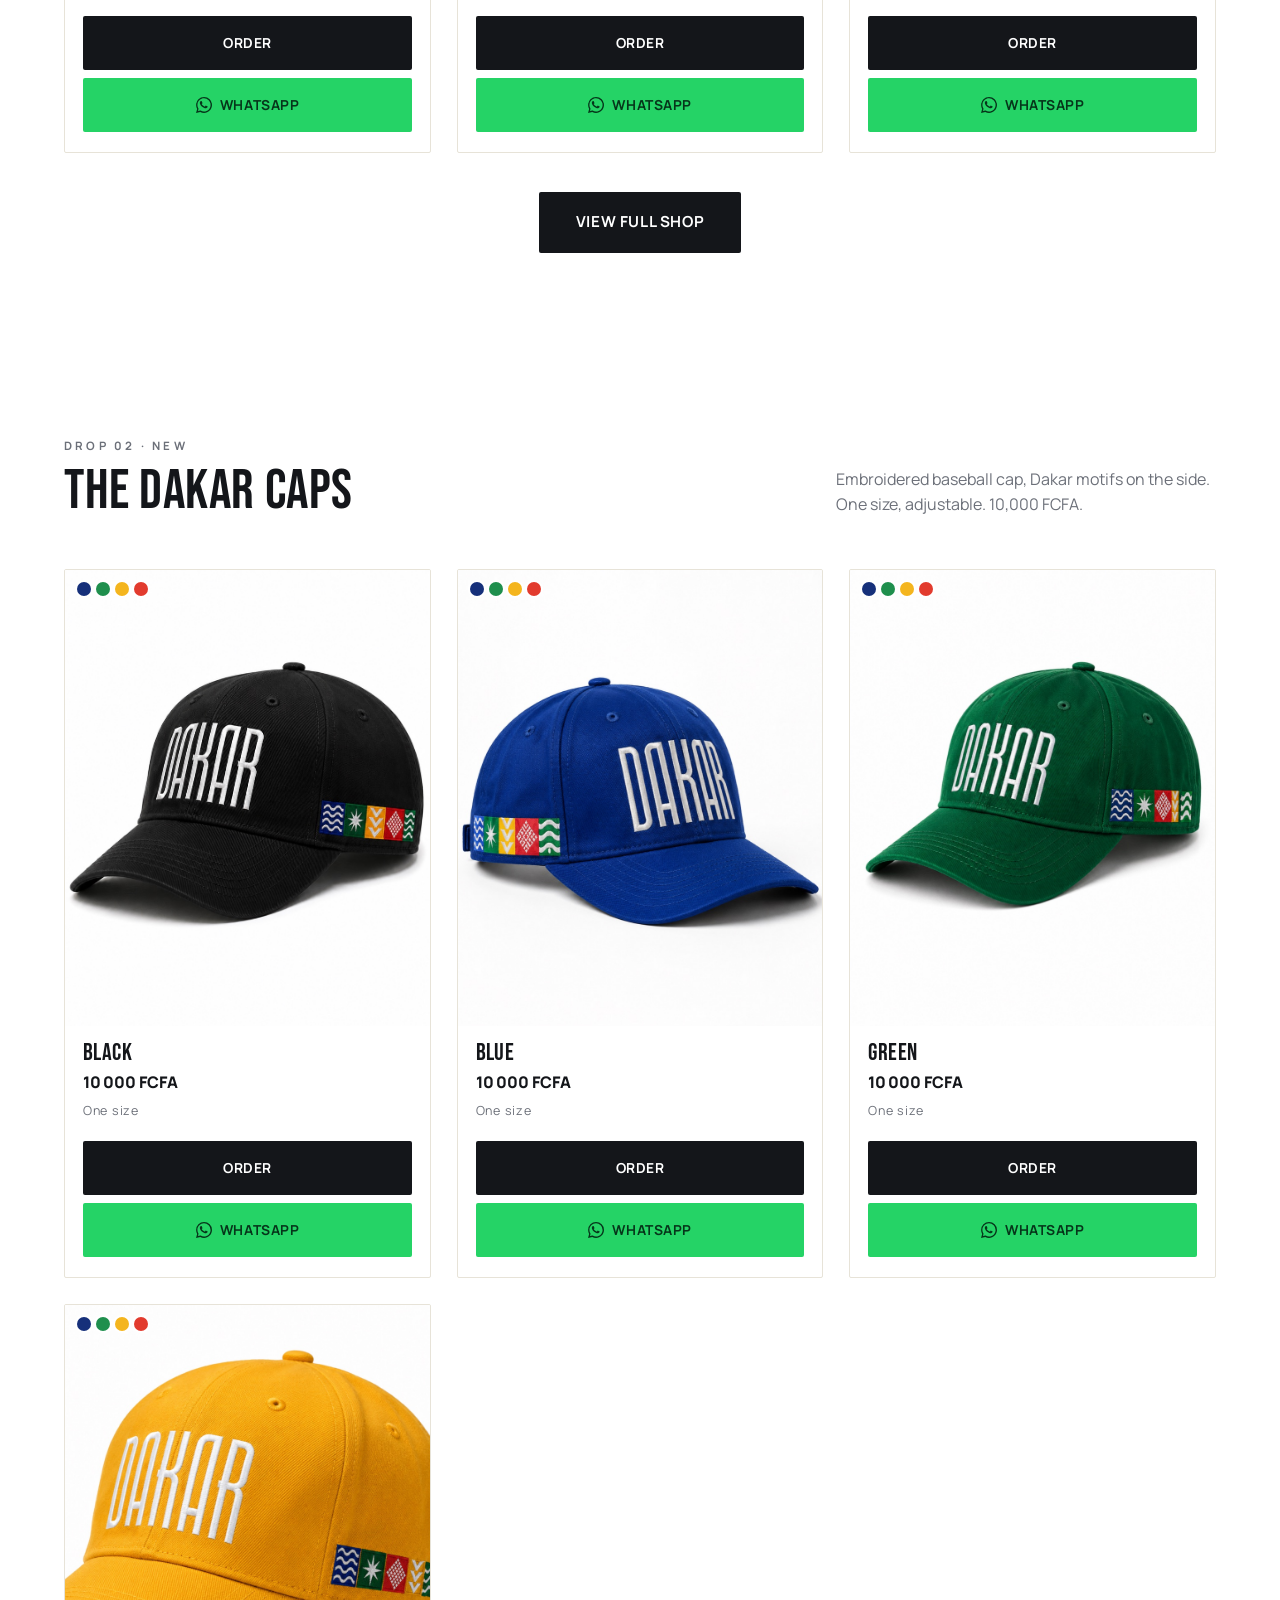
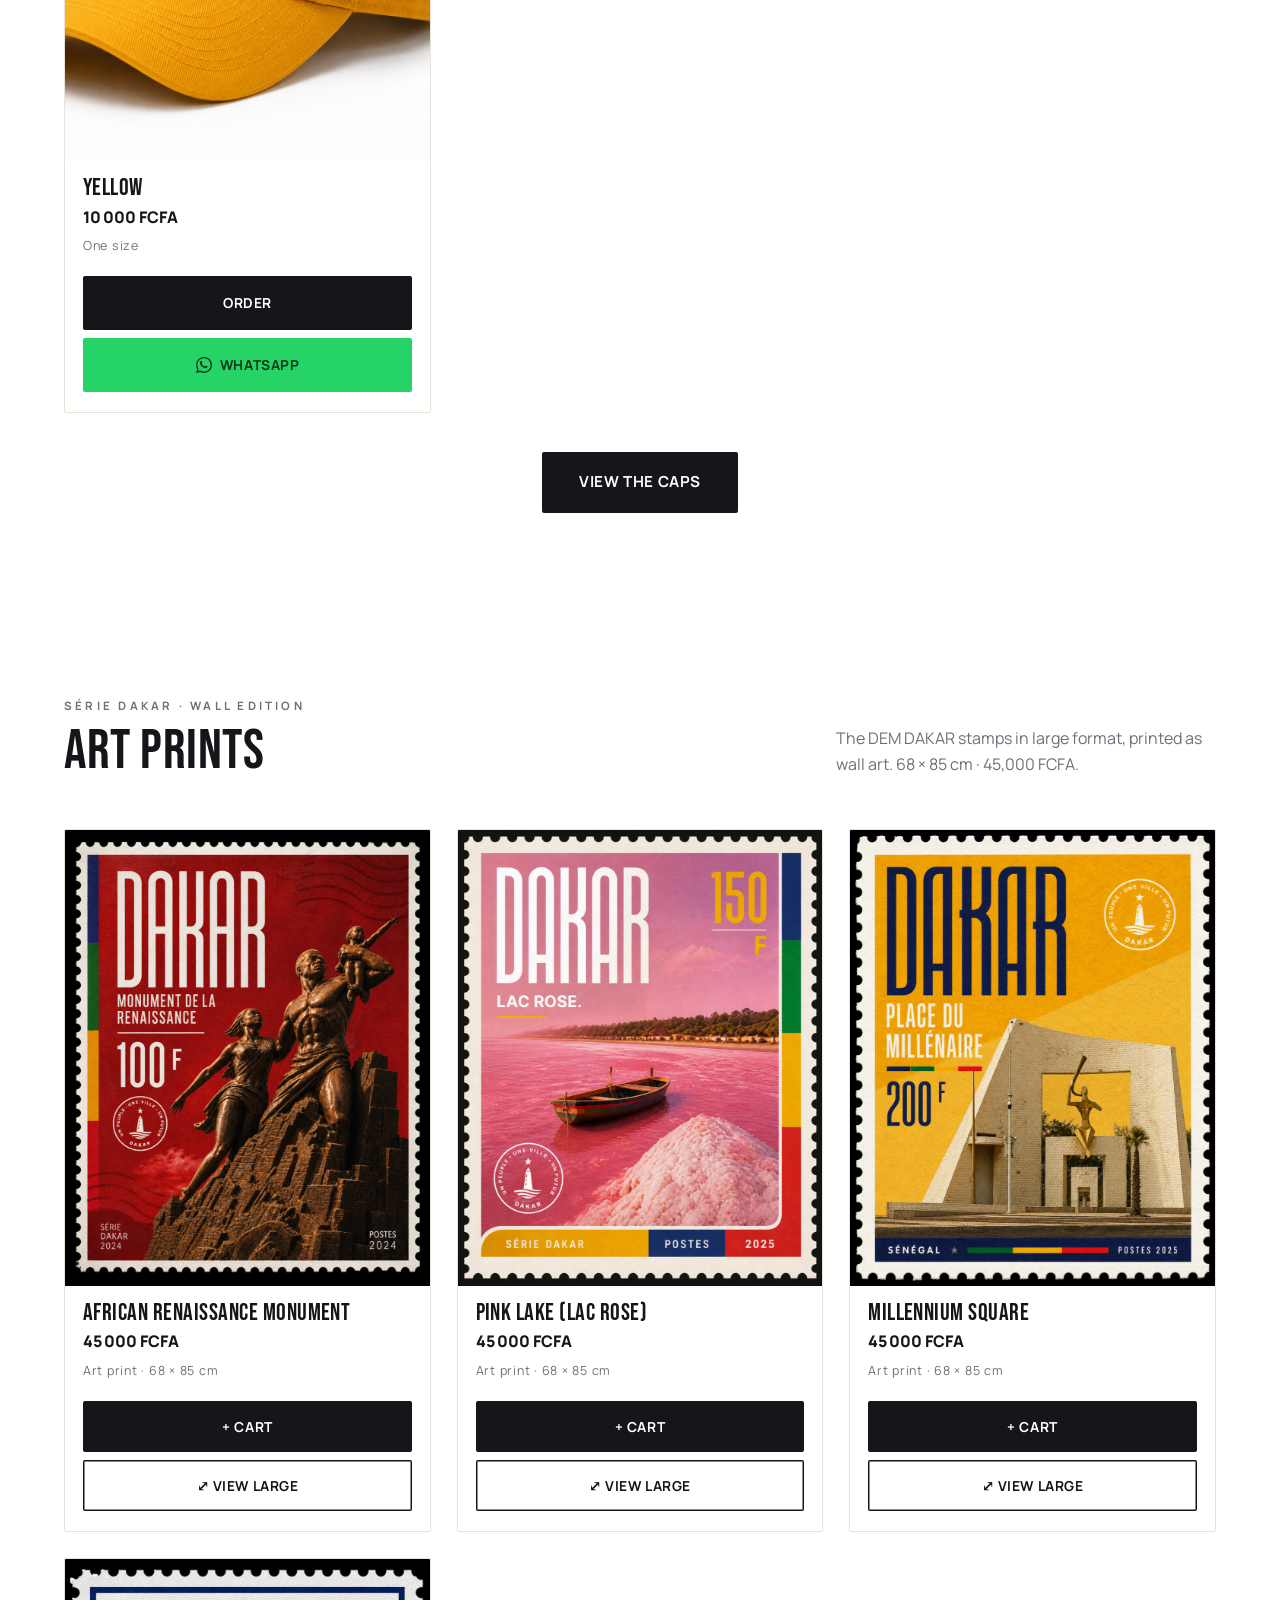
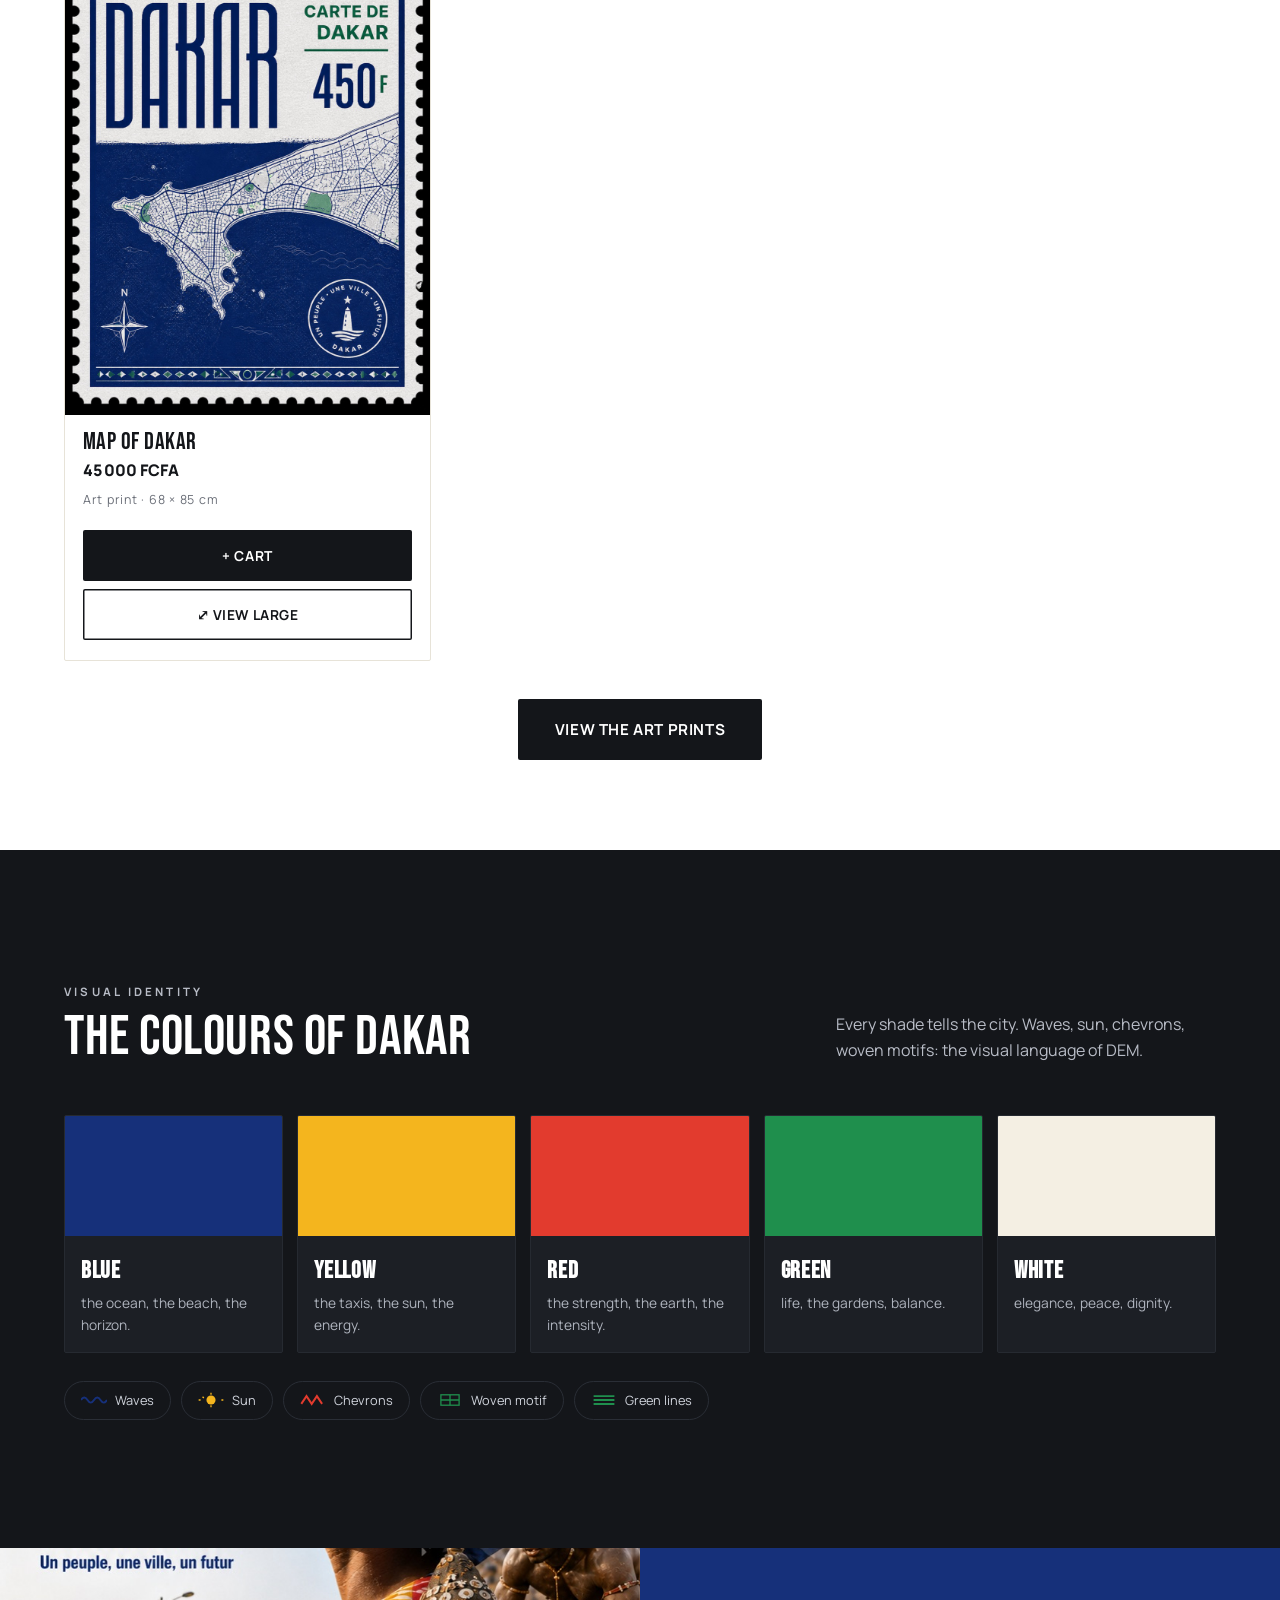
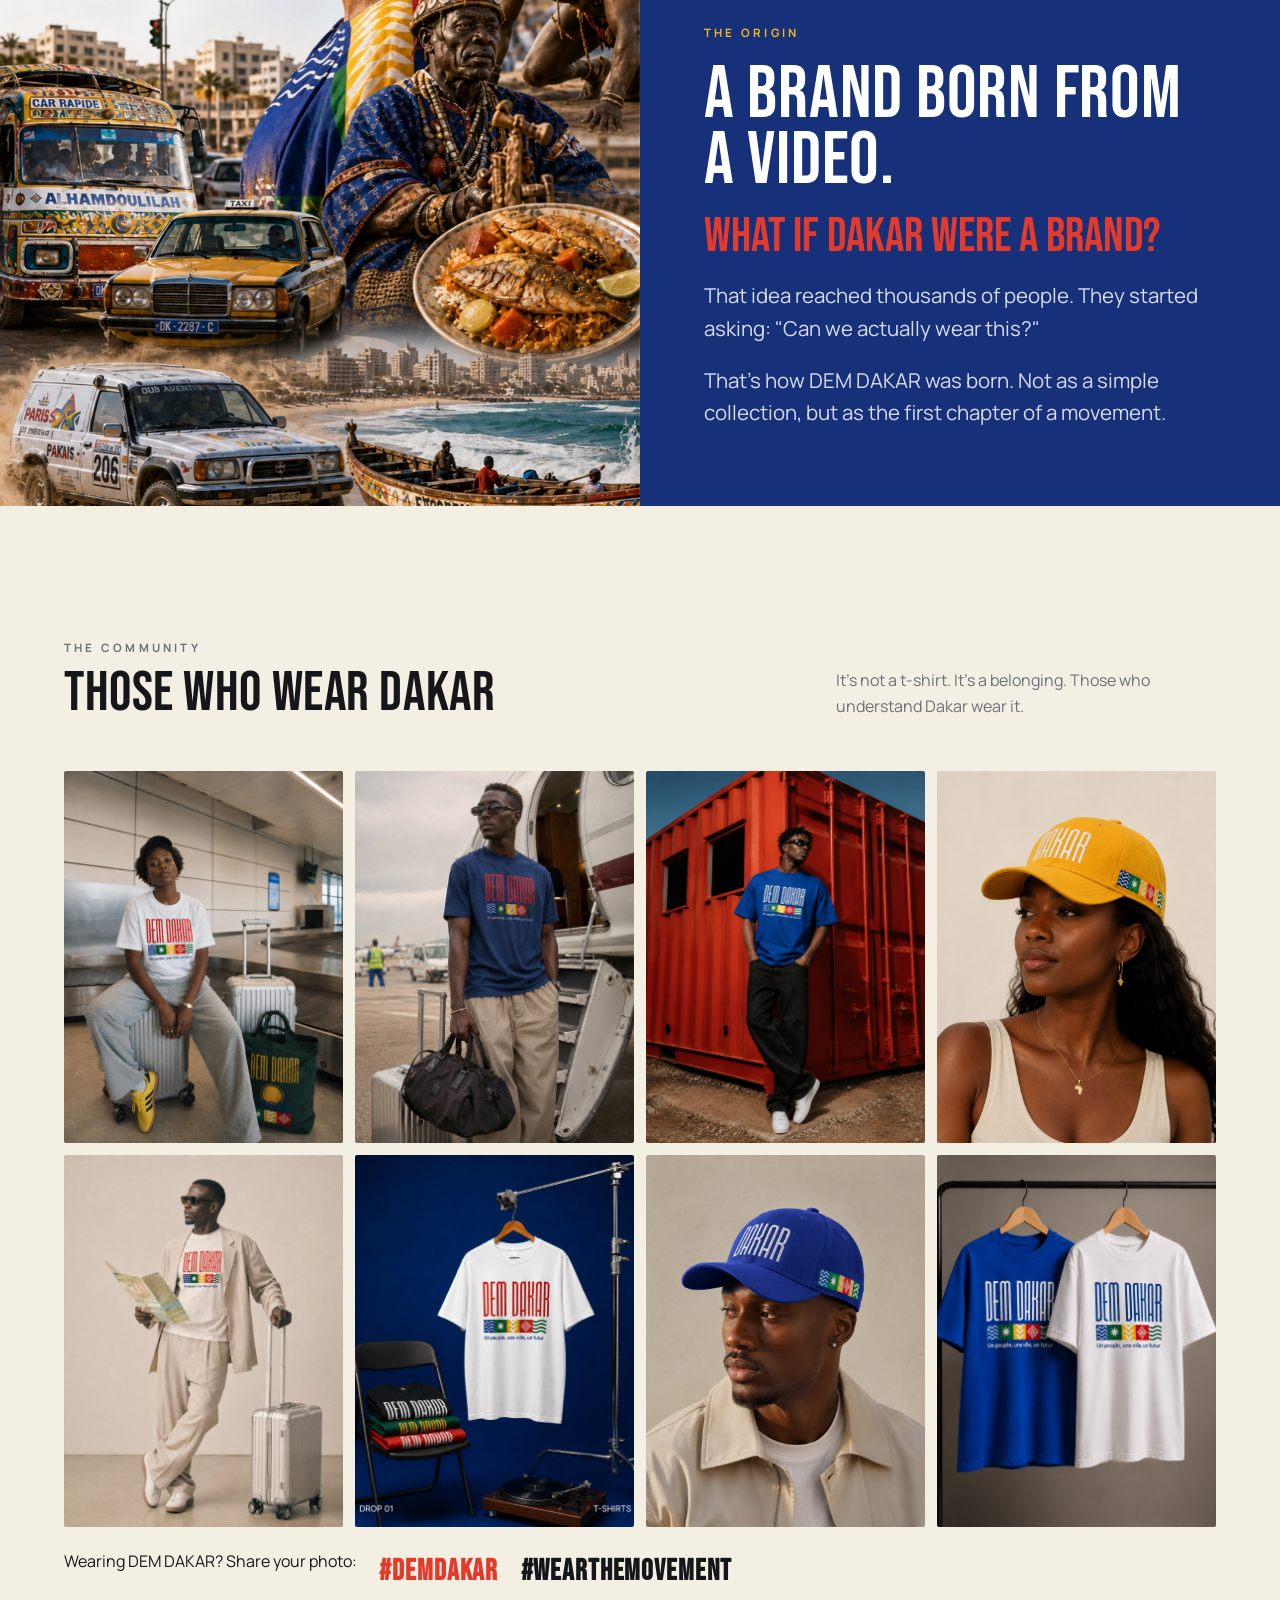
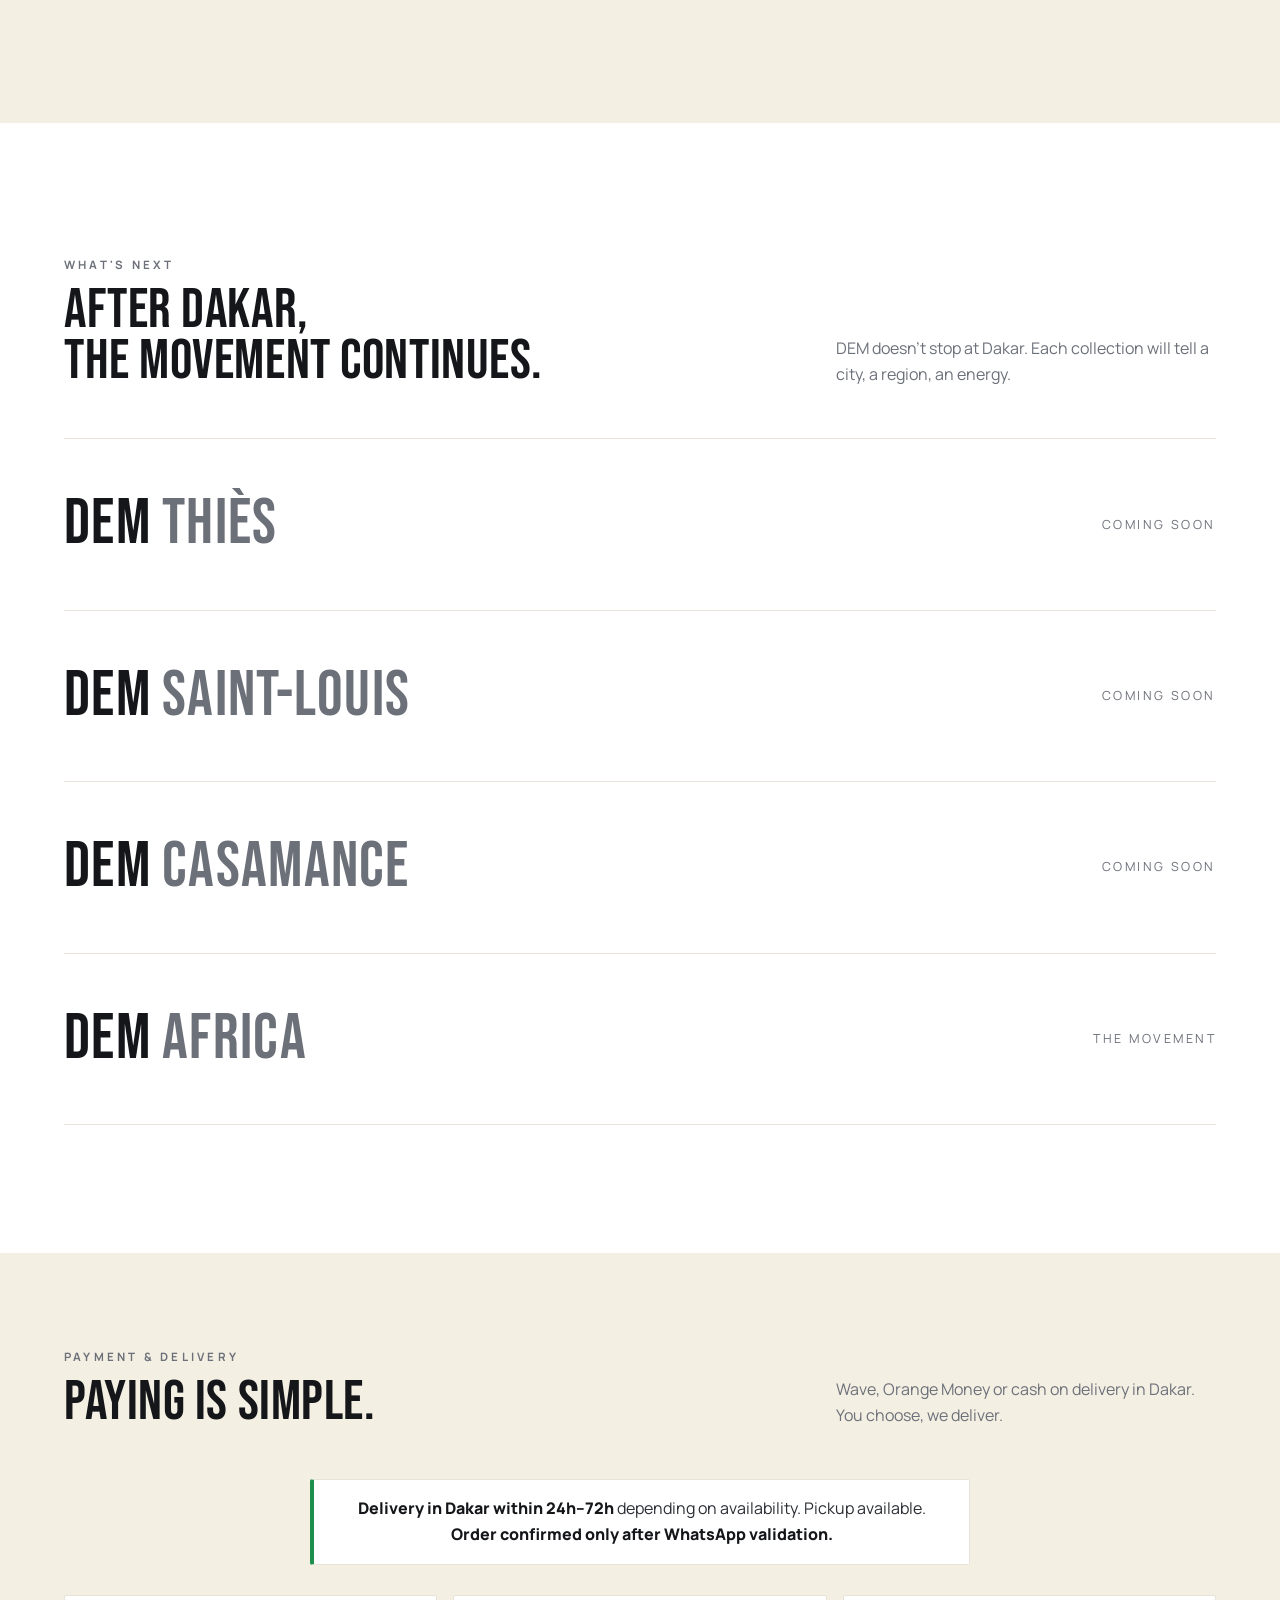
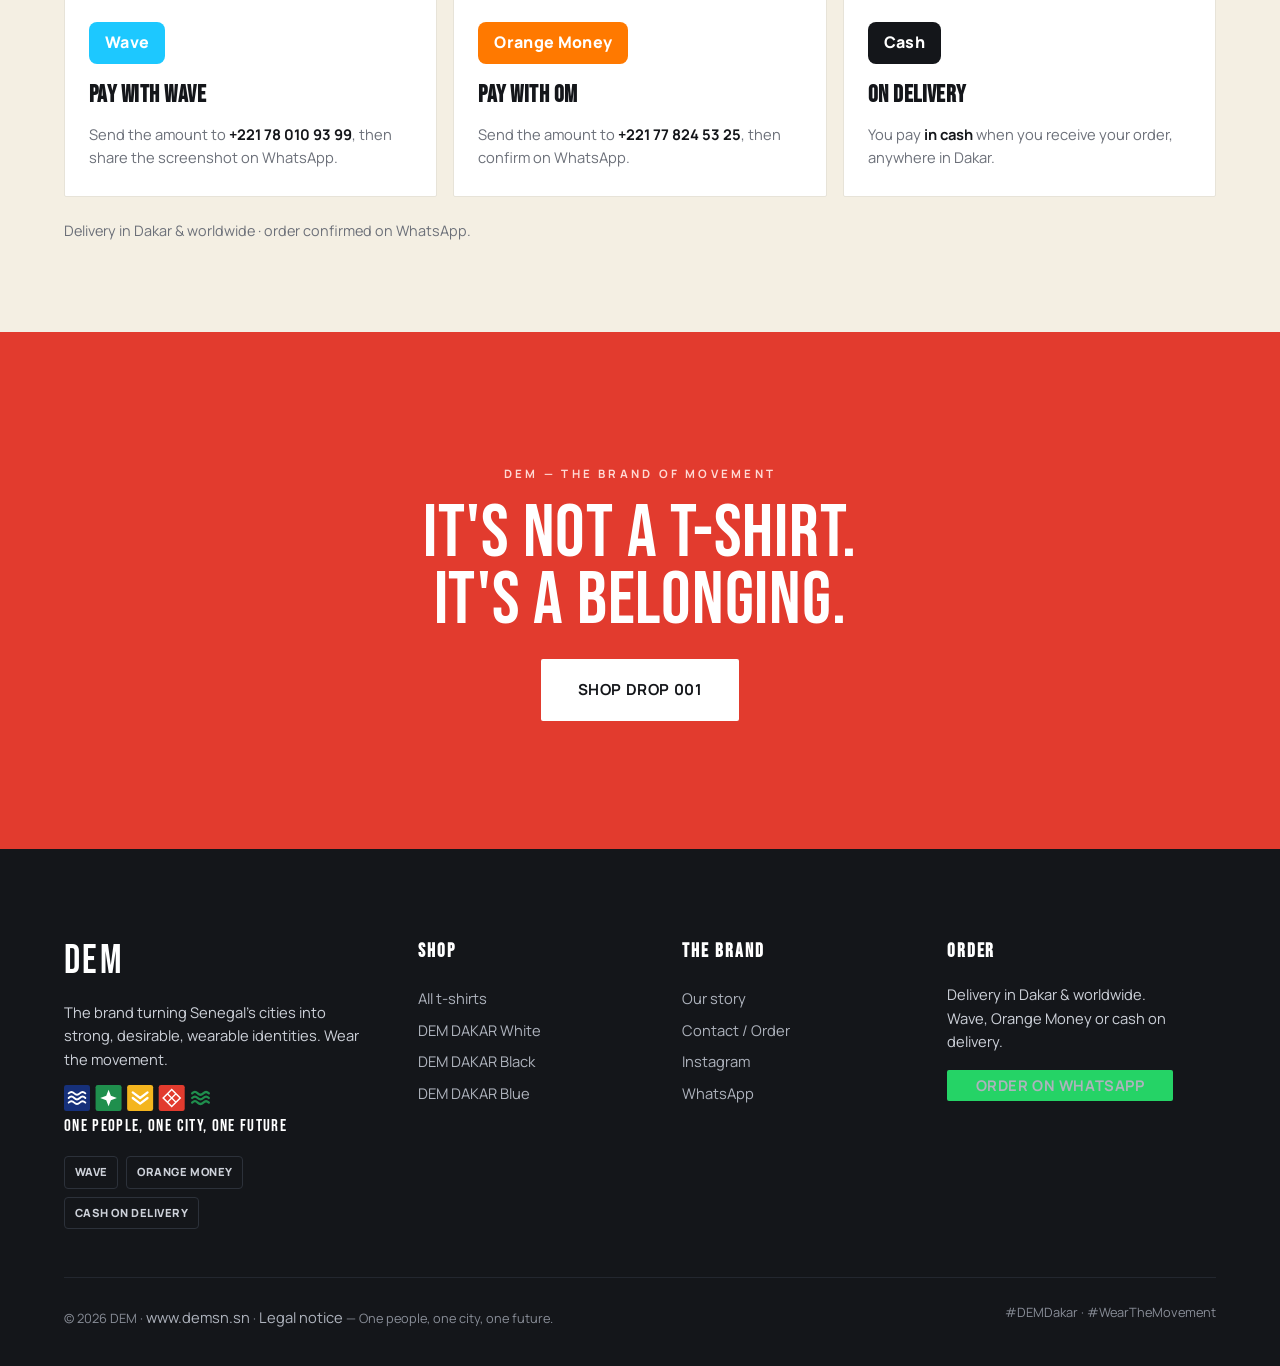
==== commit 32abee1f: "Ajout de 4 photos studio (mannequin t-shirt + casquettes) en tête du diaporama d'accueil FR+EN, opti" ====
--- a/en/index.html
+++ b/en/index.html
@@ -103,7 +103,11 @@
     <div class="hero__media">
       <div class="hero-blur" id="heroBlur"></div>
       <div class="hero-slides">
-        <img class="hero-slide is-active" src="../assets/lifestyle/hero-1.jpg?v=3" alt="Model wearing the blue DEM DAKAR t-shirt">
+        <img class="hero-slide is-active" src="../assets/lifestyle/model-01.jpg" alt="Woman wearing the white DEM DAKAR t-shirt and the red DAKAR cap">
+        <img class="hero-slide" src="../assets/lifestyle/model-02.jpg" alt="Model wearing the white DEM DAKAR t-shirt and the green DAKAR cap">
+        <img class="hero-slide" src="../assets/lifestyle/model-03.jpg" alt="Woman wearing the white DEM DAKAR t-shirt and the green DAKAR cap">
+        <img class="hero-slide" src="../assets/lifestyle/model-04.jpg" alt="DEM DAKAR model — white t-shirt and green DAKAR cap">
+        <img class="hero-slide" src="../assets/lifestyle/hero-1.jpg?v=3" alt="Model wearing the blue DEM DAKAR t-shirt">
         <img class="hero-slide" src="../assets/lifestyle/hero-4.jpg?v=3" alt="Woman wearing the white DEM DAKAR t-shirt at the airport">
         <img class="hero-slide" src="../assets/lifestyle/hero-2.jpg?v=3" alt="Model wearing the white DEM DAKAR t-shirt">
         <img class="hero-slide" src="../assets/lifestyle/hero-5.jpg?v=3" alt="Man wearing the green DEM DAKAR t-shirt">
